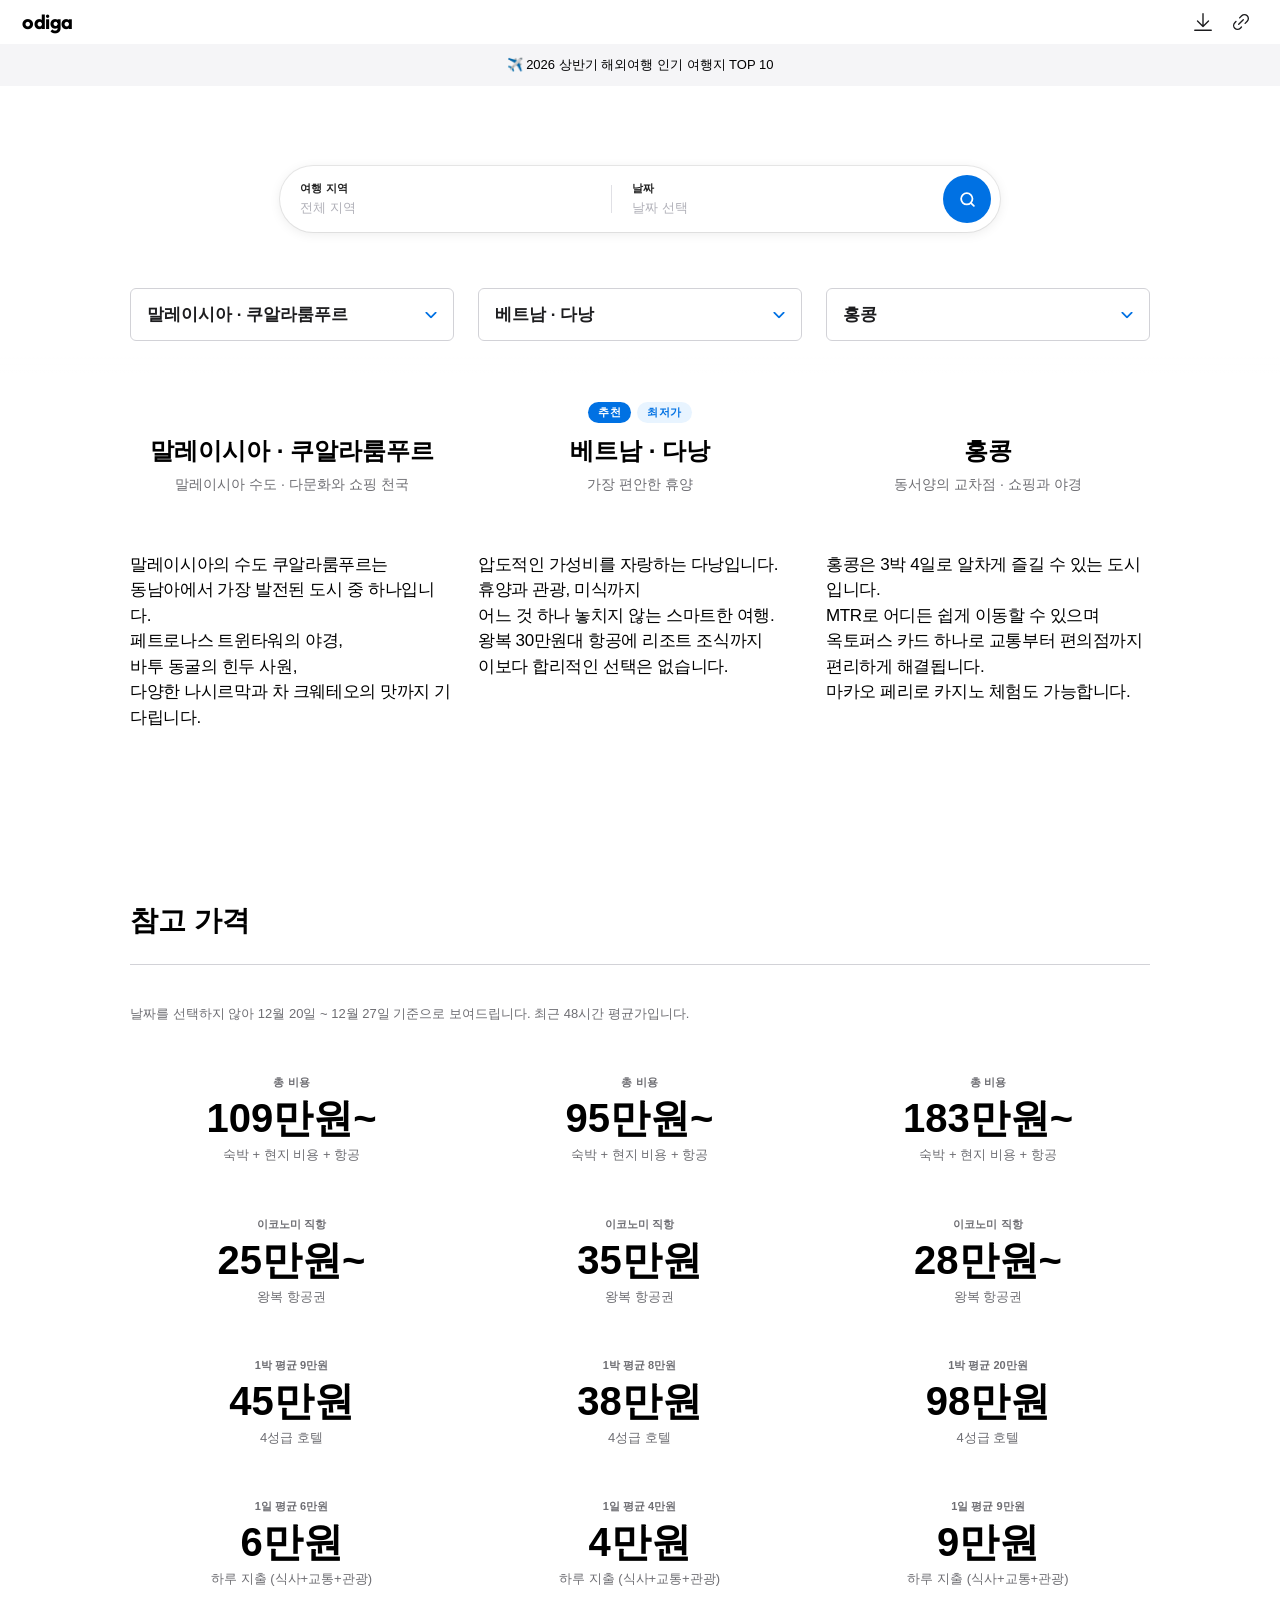
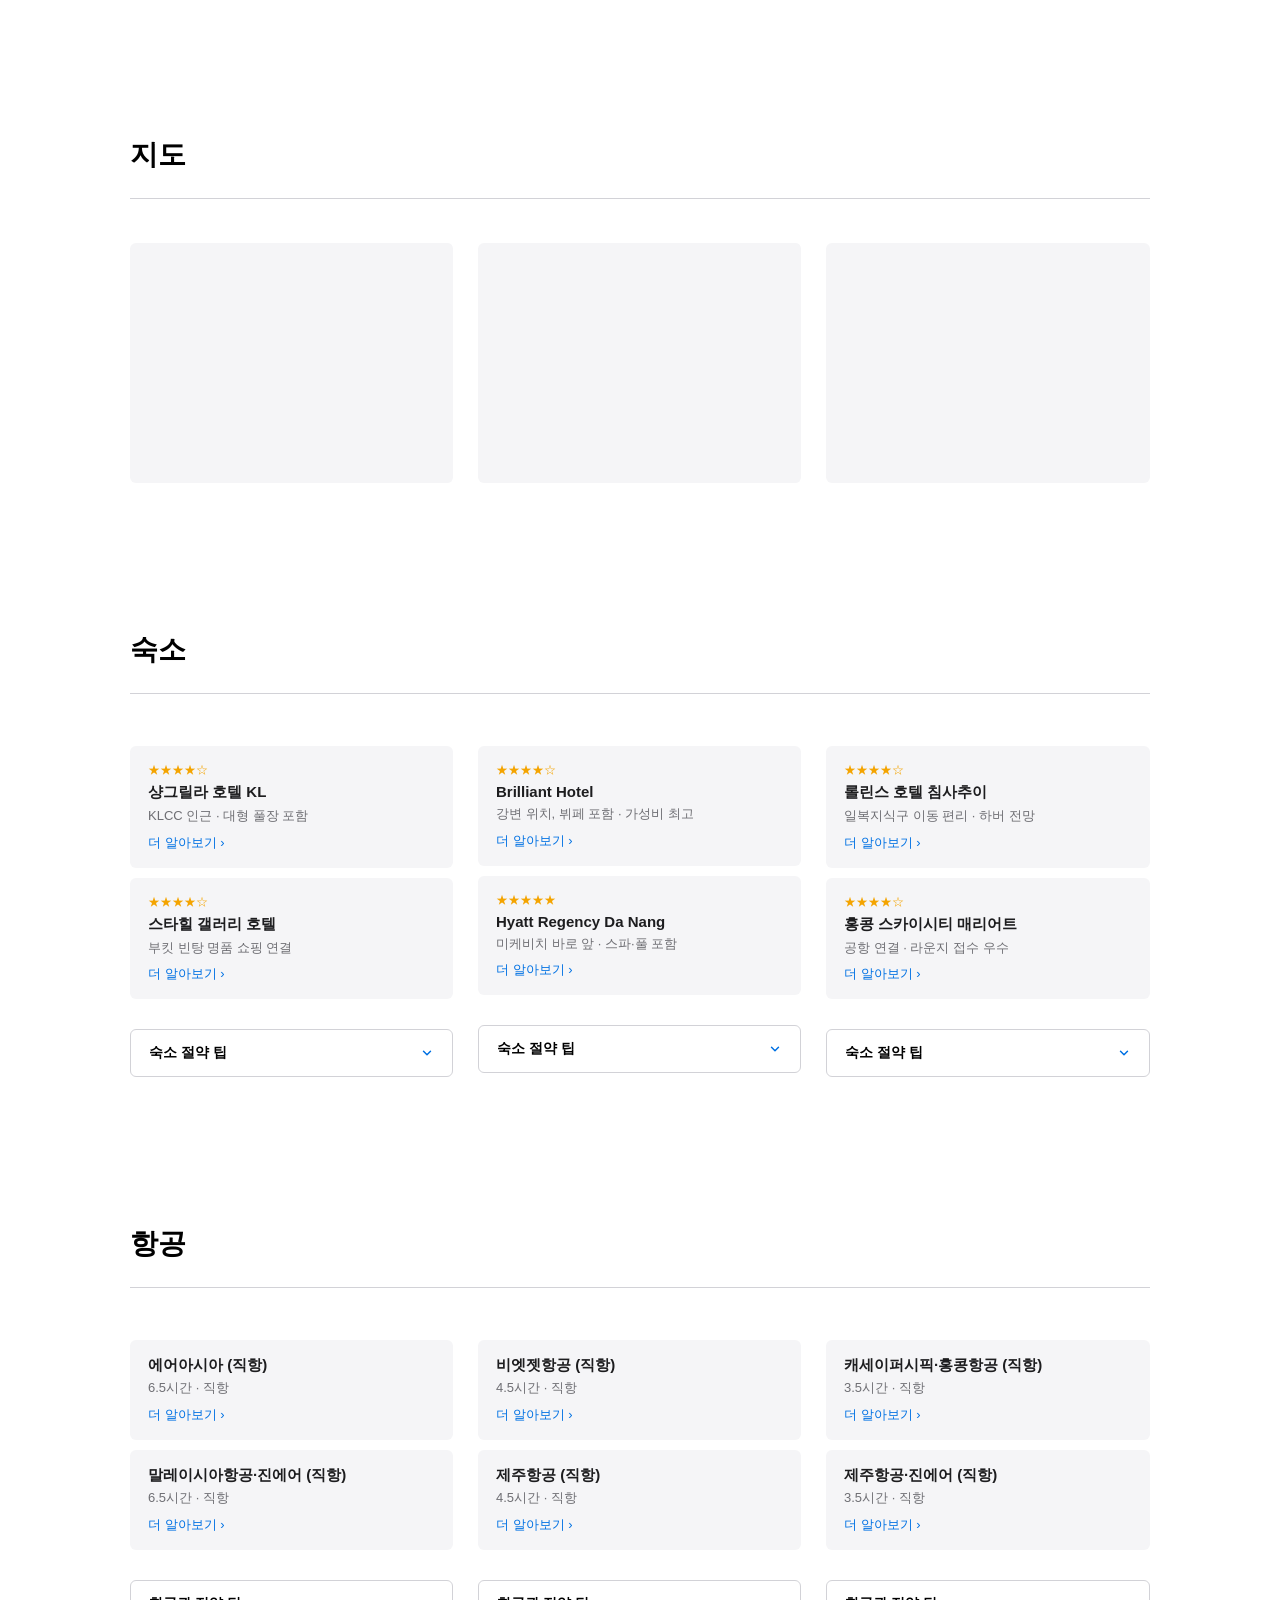
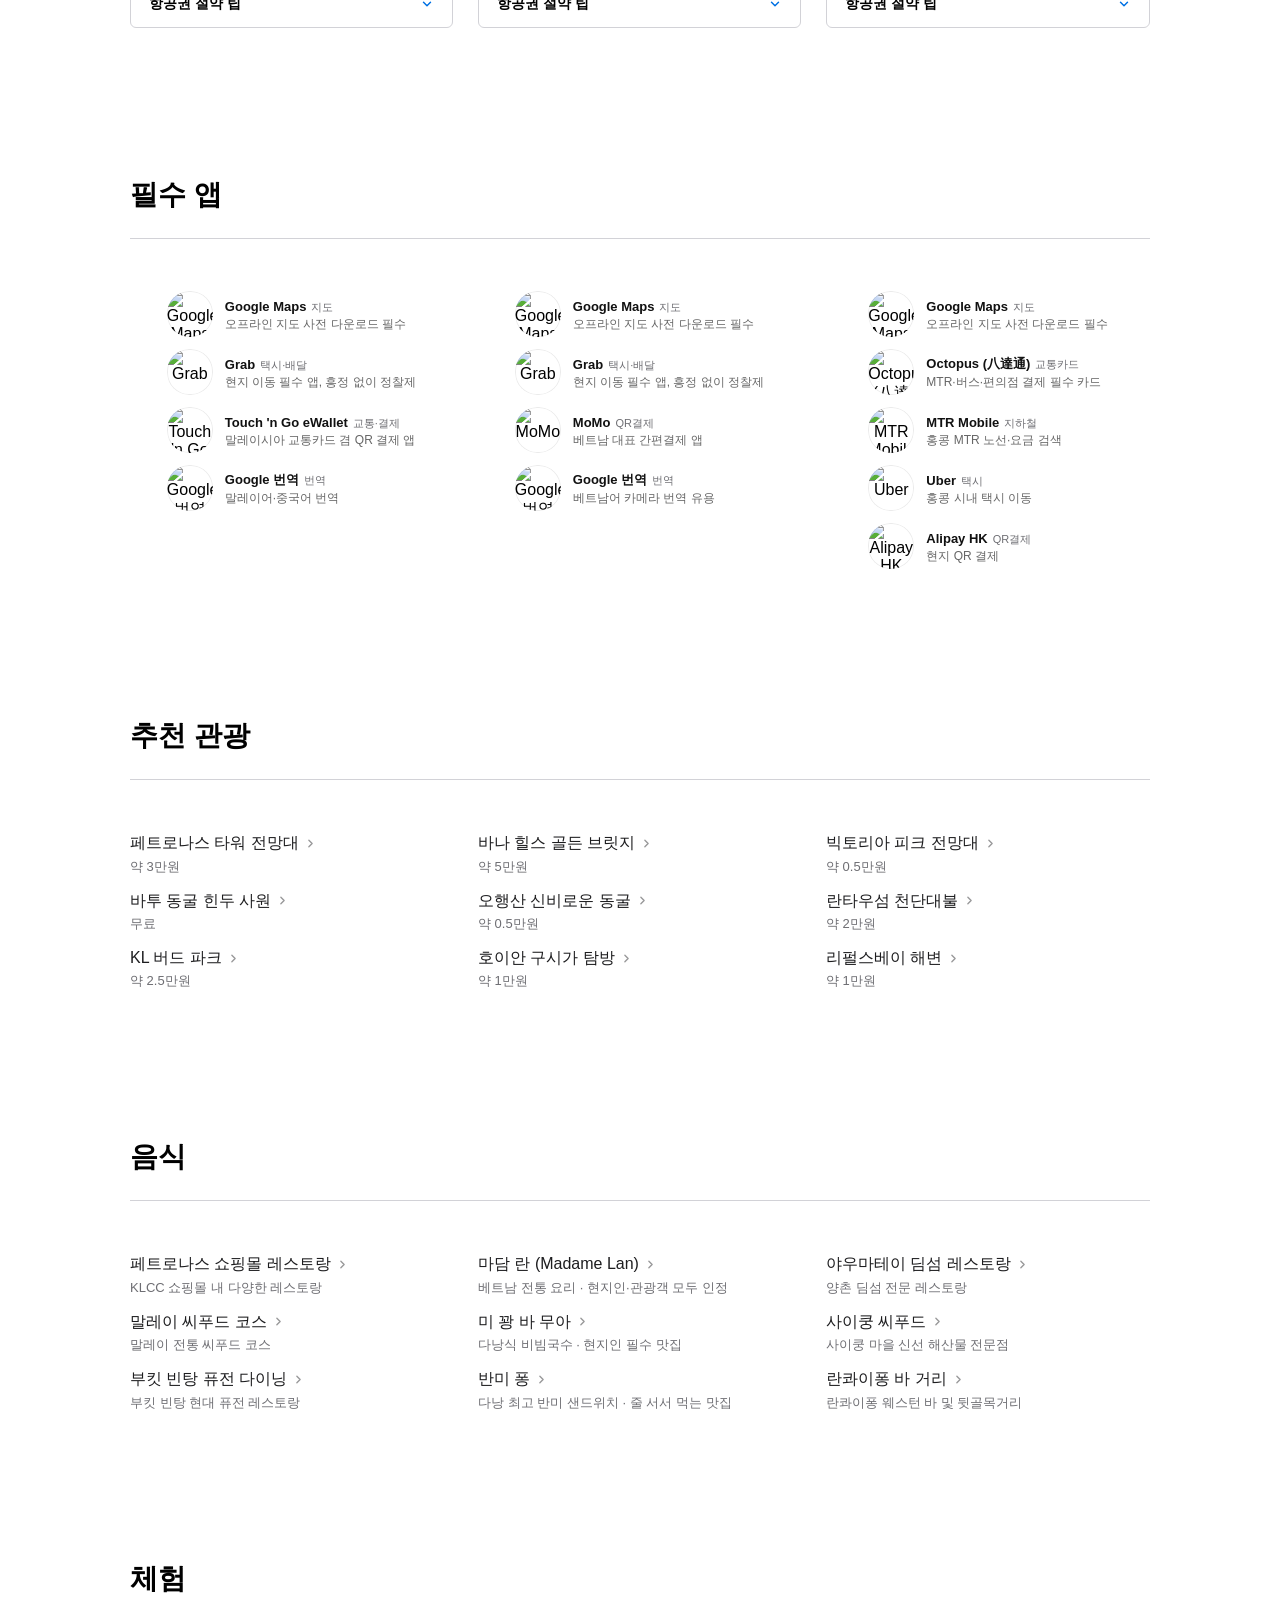
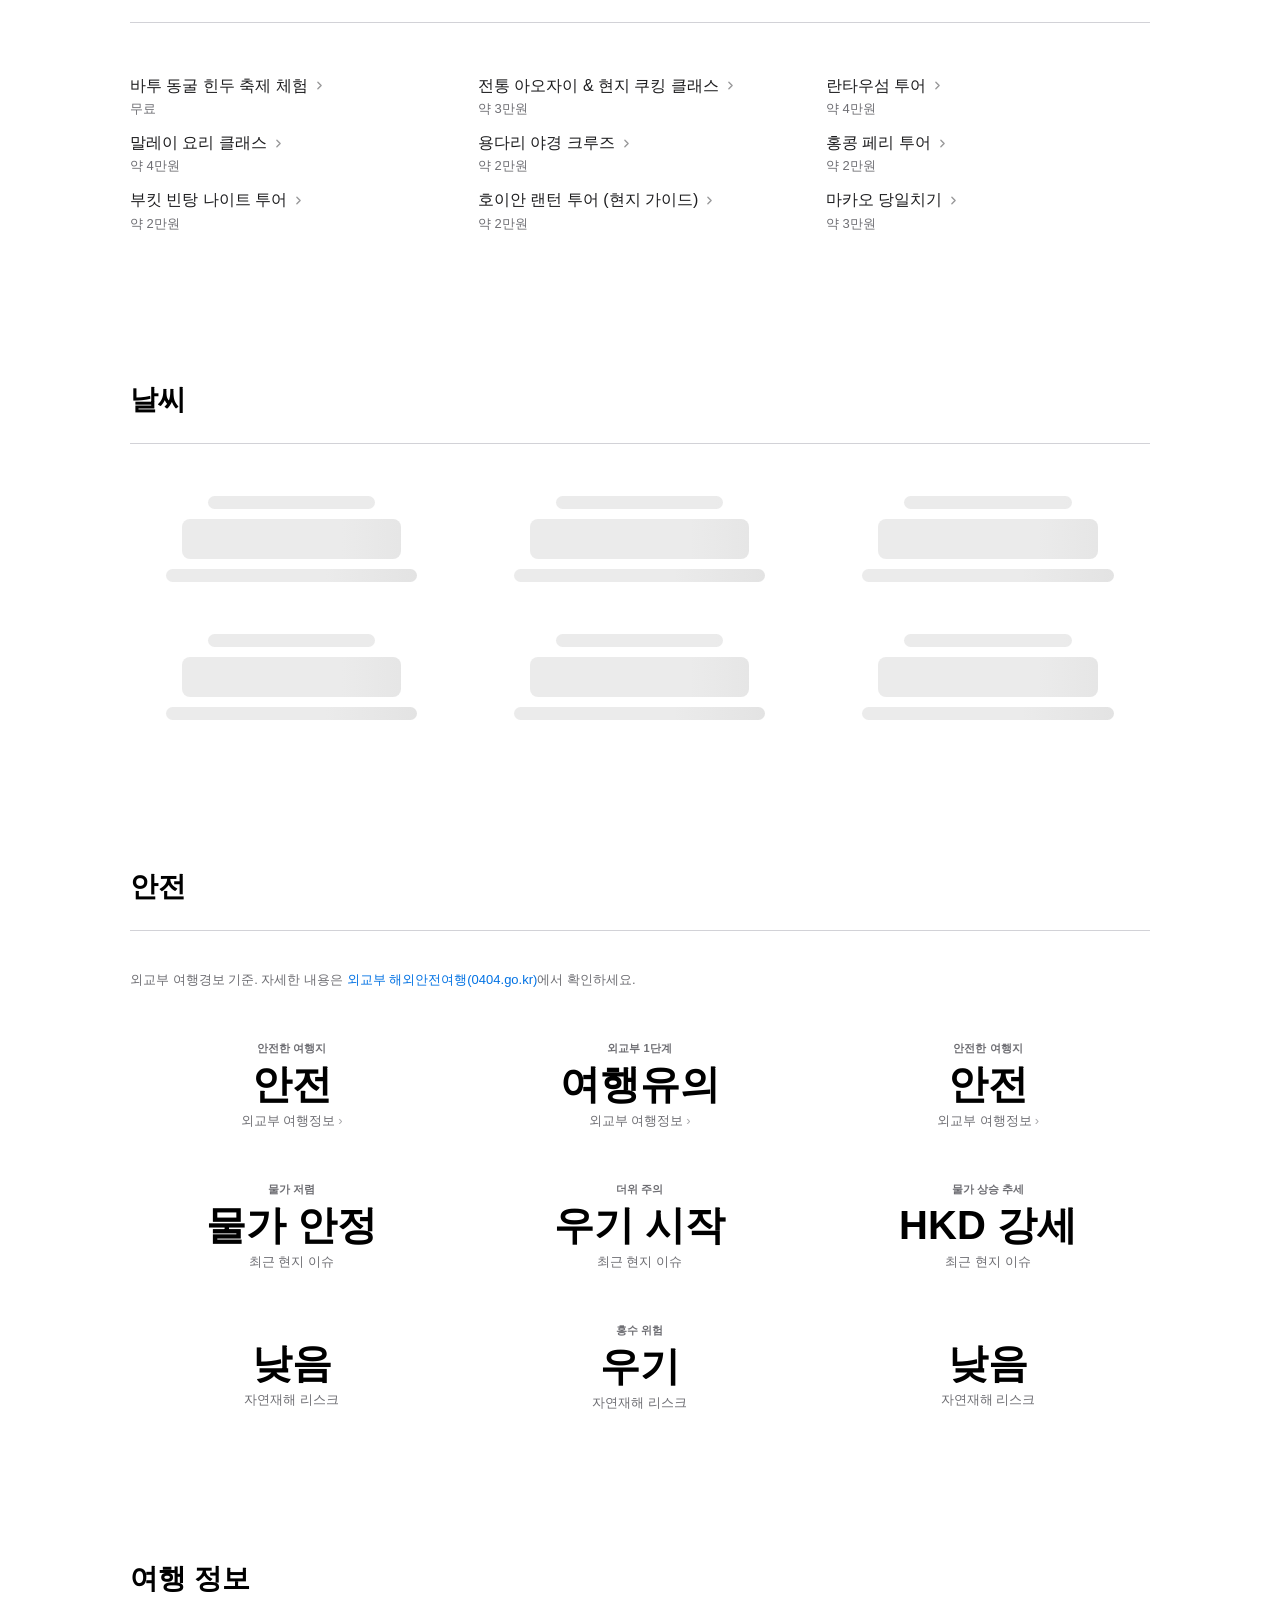
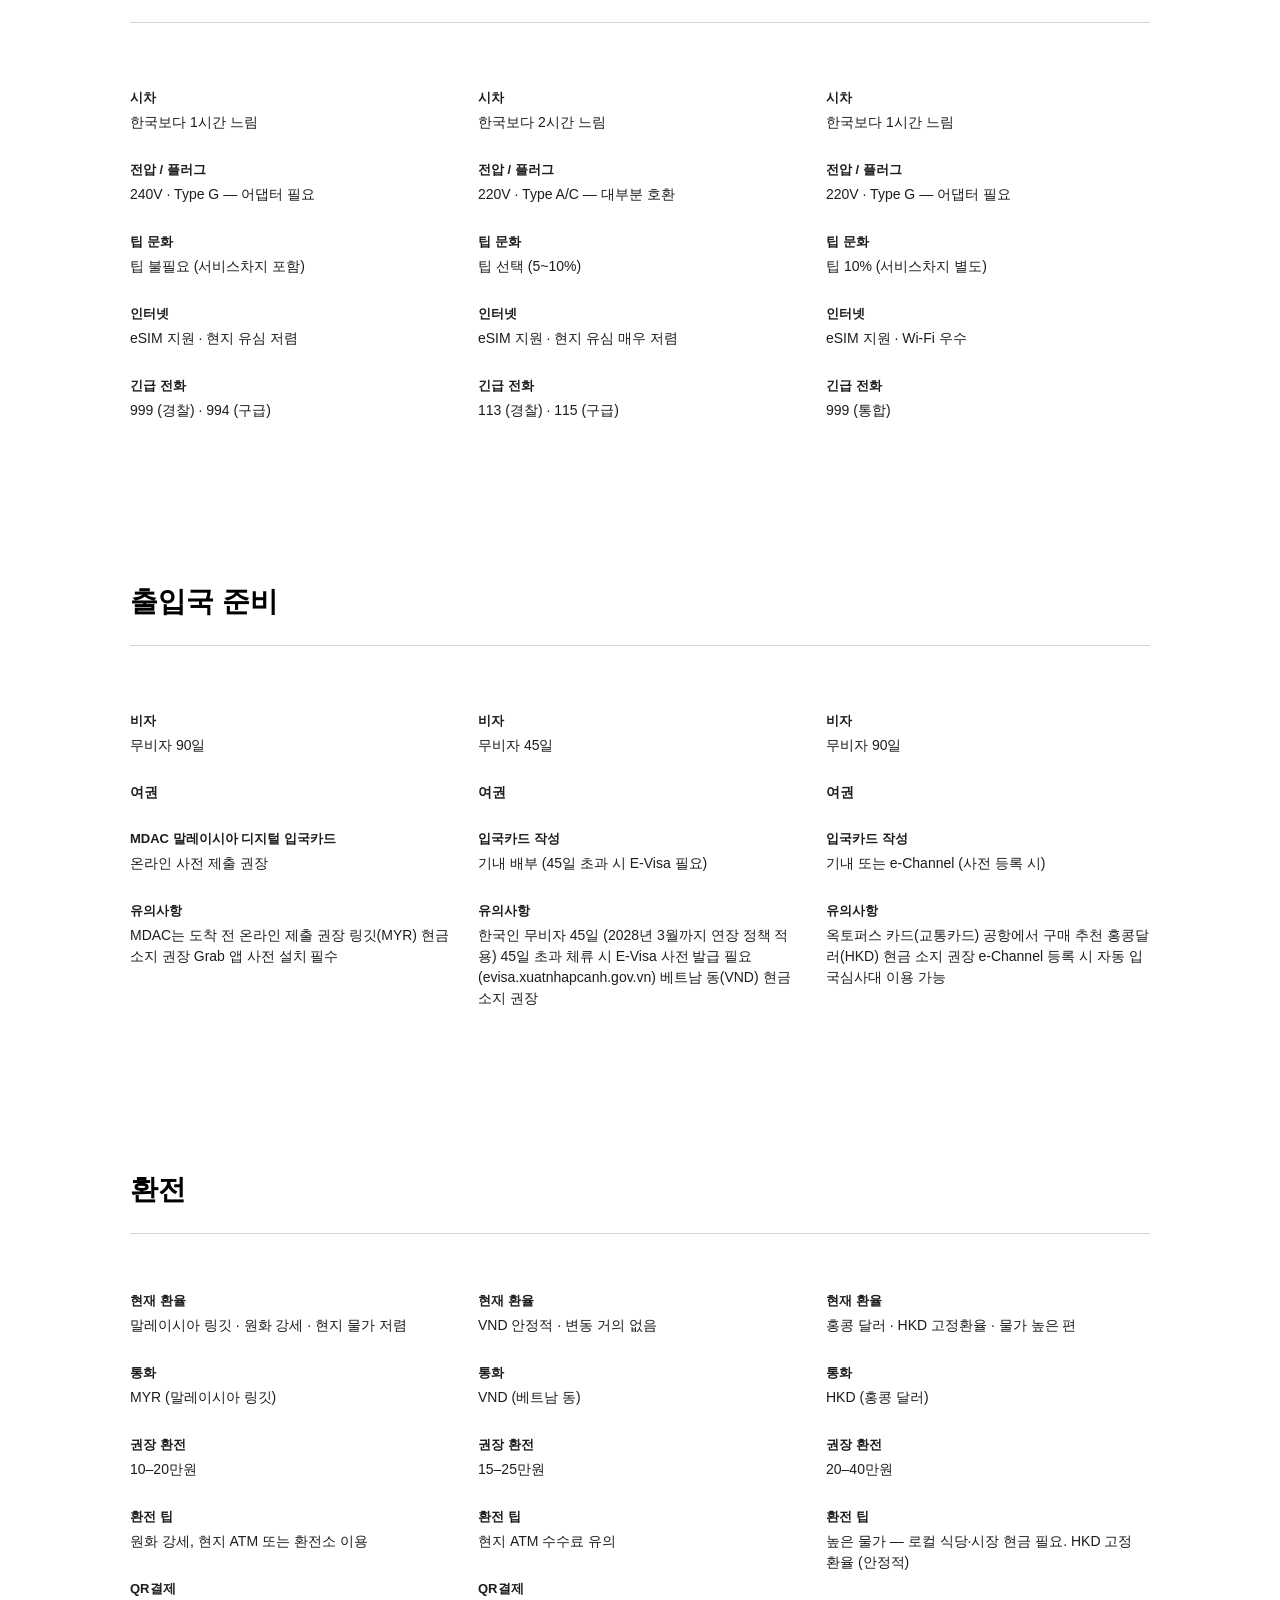
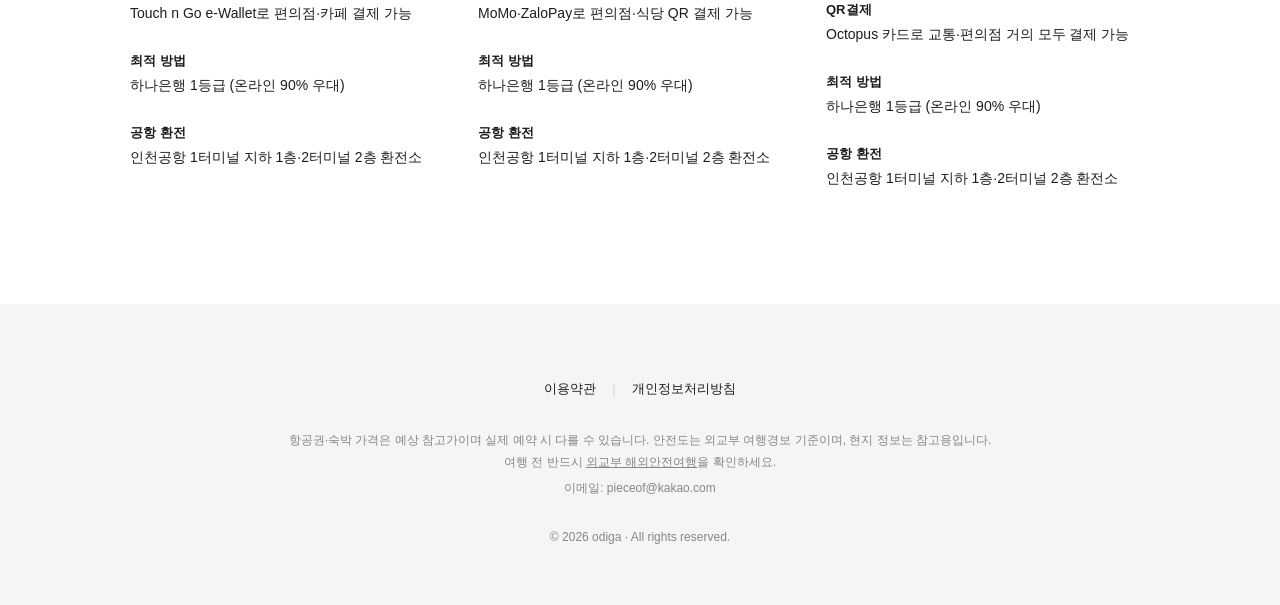
==== index.html @ 494d0296 "feat: 가격 추정 엔진 고도화 — 40+개 시즌/이벤트 요인, 교통비 보정, 리조트 프리미엄 - 17개 기후 패턴 × 32개 여행지 계절 보정 시스템 구축 - _getDateP" ====
<!DOCTYPE html>
<html lang="ko">

<head>
  <script src="data.js"></script>
<script data-noptimize="1" data-cfasync="false" data-wpfc-render="false">
    (function () {
        var script = document.createElement("script");
        script.async = 1;
        script.src = 'https://emrldco.com/NTEwMDM2.js?t=510036';
        document.head.appendChild(script);
    })();
  </script>
  <meta charset="UTF-8" />
  <meta name="viewport" content="width=device-width, initial-scale=1.0" />
  <title>여행지 비교 — odiga</title>

  <!-- ── SEO & Open Graph ── -->
  <meta name="description" content="오사카, 방콕, 타이베이 등 인기 여행지의 항공·숙박·현지 비용을 한눈에 비교하세요. odiga가 최저가 기준으로 정리해드립니다.">
  <meta name="keywords" content="여행지 비교, 항공권 최저가, 해외여행, 오사카 여행, 방콕 여행, 타이베이 여행, 여행 예산">
  <meta name="author" content="odiga">

  <!-- Open Graph (카카오, 페이스북, 슬랙 등) -->
  <meta property="og:type" content="website">
  <meta property="og:url" content="https://odiga.kr/">
  <meta property="og:title" content="오디가? 👀">
  <meta property="og:description" content="항공·숙박은 기본, 날씨·환전·필수 앱·출입국 준비까지 — 여행지 비교의 모든 걸 한 번에">
  <meta property="og:image" content="https://odiga.kr/og-image-v4.png">
  <meta property="og:image:width" content="1200">
  <meta property="og:image:height" content="630">
  <meta property="og:locale" content="ko_KR">
  <meta property="og:site_name" content="odiga">

  <!-- Twitter Card -->
  <meta name="twitter:card" content="summary_large_image">
  <meta name="twitter:title" content="오디가? 👀">
  <meta name="twitter:description" content="항공·숙박은 기본, 날씨·환전·필수 앱·출입국 준비까지 — 여행지 비교의 모든 걸 한 번에">
  <meta name="twitter:image" content="https://odiga.kr/og-image-v4.png">
  <!-- Logo Font: Outfit -->
  <link rel="preconnect" href="https://fonts.googleapis.com">
  <link rel="preconnect" href="https://fonts.gstatic.com" crossorigin>
  <link href="https://fonts.googleapis.com/css2?family=Outfit:wght@600;700&display=swap" rel="stylesheet">
  <!-- Flatpickr (Calendar) -->
  <link rel="stylesheet" href="https://cdn.jsdelivr.net/npm/flatpickr/dist/flatpickr.min.css">
  <script src="https://cdn.jsdelivr.net/npm/flatpickr"></script>
  <script src="https://unpkg.com/flatpickr/dist/l10n/ko.js"></script>
  <link rel="stylesheet" href="style.css">
  </head>

<body>


  <!-- HOME VIEW -->
  <div id="home-view">
    <nav class="home-nav">
      <span class="nav-brand">odiga</span>
      <button class="nav-share-btn" id="nav-share-btn" onclick="handleShare()" aria-label="공유하기">
        <svg width="22" height="22" viewBox="0 0 24 24" fill="none" xmlns="http://www.w3.org/2000/svg">
          <path d="M10.4986 7.49586L12.7507 5.24378C14.4091 3.58541 17.0978 3.5854 18.7562 5.24378C20.4146 6.90216 20.4146 9.59093 18.7562 11.2493L16.5041 13.5014M6.5 11.5L5.24378 12.7507C3.58541 14.4091 3.5854 17.0978 5.24378 18.7562C6.90216 20.4146 9.59093 20.4146 11.2493 18.7562L12.5 17.5M9.5 14.5L14.5 9.5" stroke="currentColor" stroke-width="1.5" stroke-linecap="round" stroke-linejoin="round"/>
        </svg>
      </button>
    </nav>
    <div class="top-banner" id="home-top-banner" style="position: relative; z-index: 99;">
      <div class="banner-news-wrap" id="home-banner-wrap">
        <span class="banner-news-text">여행 뉴스를 불러오는 중...</span>
      </div>
    </div>

    <div class="home-content">
      <h1 class="home-title">어디로 떠나시나요?</h1>

      <div class="sb-wrap" id="home-sb-wrap">
        <div class="sb" id="home-sb">
          <!-- 1. 여행 지역 -->
          <div class="sb-seg" id="region-seg" onclick="toggleSbPanel('region-panel',event,this)">
            <div class="sb-label">여행 지역</div>
            <div class="sb-val" id="region-display">전체 지역</div>
          </div>
          <div class="sb-div"></div>
          <!-- 2. 날짜 -->
          <div class="sb-seg sb-seg--wide" id="date-seg" onclick="toggleSbPanel('date-panel',event,this);if(!fpHome)initFlatpickr('home')">
            <div class="sb-label">날짜</div>
            <div class="sb-val" id="sb-date-display">날짜 선택</div>
          </div>
          <div class="sb-div"></div>
          <!-- 3. 여행자 -->
          <div class="sb-seg" id="traveler-seg" onclick="toggleSbPanel('traveler-panel',event,this)">
            <div class="sb-label">여행자</div>
            <div class="sb-val" id="sb-traveler-display">1명</div>
          </div>
          <div class="sb-div" style="display:none"></div>
          <!-- 4. 예산 (비표시) -->
          <div class="sb-seg" id="budget-seg" onclick="toggleSbPanel('budget-panel',event,this)" style="display:none">
            <div class="sb-label">예산</div>
            <div class="sb-val" id="sb-budget-display">상관없음</div>
          </div>
          <button class="sb-btn" id="search-btn" onclick="startSearch()" type="button" aria-label="여행지 검색">
            <svg width="17" height="17" viewBox="0 0 24 24" fill="none" stroke="currentColor" stroke-width="2.5" stroke-linecap="round" stroke-linejoin="round"><circle cx="11" cy="11" r="8"/><line x1="21" y1="21" x2="16.65" y2="16.65"/></svg>
            <span class="sb-btn-text" style="display:none;font-size:14px;font-weight:600;margin-left:4px">여행지 비교하기</span>
          </button>
        </div>

        <!-- PANEL 1: 여행 지역 -->
        <div class="sb-panel" id="region-panel">
          <div class="sb-region-opt active" data-val="" onclick="selectRegion(event,'')">
            <div><div class="sb-region-title">🌏 전체 지역</div><div class="sb-region-sub">전체 지역 비교</div></div>
            <span class="sb-region-check"><svg width="18" height="18" viewBox="0 0 24 24" fill="none" stroke="currentColor" stroke-width="2.5" stroke-linecap="round" stroke-linejoin="round"><polyline points="20 6 9 17 4 12"/></svg></span>
          </div>
          <div class="sb-region-hr"></div>
          <div class="sb-region-opt" data-val="japan" onclick="selectRegion(event,'japan')">
            <div><div class="sb-region-title">🇯🇵 일본</div><div class="sb-region-sub">도쿄 · 오사카 · 후쿠오카 등</div></div>
            <span class="sb-region-check"></span>
          </div>
          <div class="sb-region-hr"></div>
          <div class="sb-region-opt" data-val="sea" onclick="selectRegion(event,'sea')">
            <div><div class="sb-region-title">🌴 동남아시아</div><div class="sb-region-sub">발리 · 방콕 · 세부 등</div></div>
            <span class="sb-region-check"></span>
          </div>
          <div class="sb-region-hr"></div>
          <div class="sb-region-opt" data-val="europe" onclick="selectRegion(event,'europe')">
            <div><div class="sb-region-title">🇪🇺 유럽</div><div class="sb-region-sub">파리 · 로마 · 바르셀로나 등</div></div>
            <span class="sb-region-check"></span>
          </div>
          <div class="sb-region-hr"></div>
          <div class="sb-region-opt" data-val="east_asia" onclick="selectRegion(event,'east_asia')">
            <div><div class="sb-region-title">🏙️ 동아시아</div><div class="sb-region-sub">홍콩 · 싱가포르 · 마카오 · 베이징 등</div></div>
            <span class="sb-region-check"></span>
          </div>
          <div class="sb-region-hr"></div>
          <div class="sb-region-opt" data-val="resort" onclick="selectRegion(event,'resort')">
            <div><div class="sb-region-title">🏖️ 휴양지</div><div class="sb-region-sub">발리 · 몰디브 · 오키나와 등</div></div>
            <span class="sb-region-check"></span>
          </div>
        </div>

        <!-- PANEL 2: 날짜 (flatpickr inline) -->
        <div class="sb-panel" id="date-panel">
          <div class="sb-date-tabs">
            <button class="sb-date-tab active" id="date-tab-specific" onclick="switchDateTab('specific',event)" type="button">날짜 지정</button>
            <button class="sb-date-tab" id="date-tab-flexible" onclick="switchDateTab('flexible',event)" type="button">유연한 일정</button>
          </div>
          <div id="date-panel-specific">
            <div id="dc-home-wrap">
              <!-- JS가 2개월 달력을 렌더링 -->
            </div>
          </div>
          <div id="date-panel-flexible" style="display:none">
            <div class="sb-date-flexible">
              날짜에 상관없이<br>최적의 여행지를 추천해드립니다.<br><span style="font-size:13px;color:#999">기본 5박 6일로 계산됩니다</span><br><span style="font-size:12px;color:#bbb">오늘 기준 최저가로 비교합니다</span>
              <br>
              <button class="sb-flex-confirm" onclick="confirmFlexibleDate(event)" type="button">언제든지 선택하기</button>
            </div>
          </div>
        </div>

        <!-- PANEL 3: 여행자 -->
        <div class="sb-panel" id="traveler-panel">
          <div class="sb-guest-row">
            <div>
              <div class="sb-guest-title">성인</div>
              <div class="sb-guest-sub">13세 이상</div>
            </div>
            <div class="sb-counter">
              <button class="sb-counter-btn" id="btn-adults-minus" onclick="updateTravelers(event,'adults',-1)" type="button">－</button>
              <span class="sb-counter-num" id="count-adults">1</span>
              <button class="sb-counter-btn" onclick="updateTravelers(event,'adults',1)" type="button">＋</button>
            </div>
          </div>
          <div class="sb-guest-hr"></div>
          <div class="sb-guest-row">
            <div>
              <div class="sb-guest-title">어린이</div>
              <div class="sb-guest-sub">2~12세</div>
            </div>
            <div class="sb-counter">
              <button class="sb-counter-btn" id="btn-children-minus" onclick="updateTravelers(event,'children',-1)" type="button">－</button>
              <span class="sb-counter-num" id="count-children">0</span>
              <button class="sb-counter-btn" onclick="updateTravelers(event,'children',1)" type="button">＋</button>
            </div>
          </div>
          <div class="sb-guest-hr"></div>
          <div class="sb-guest-row">
            <div>
              <div class="sb-guest-title">유아</div>
              <div class="sb-guest-sub">2세 미만</div>
            </div>
            <div class="sb-counter">
              <button class="sb-counter-btn" id="btn-infants-minus" onclick="updateTravelers(event,'infants',-1)" type="button">－</button>
              <span class="sb-counter-num" id="count-infants">0</span>
              <button class="sb-counter-btn" onclick="updateTravelers(event,'infants',1)" type="button">＋</button>
            </div>
          </div>
          <div class="sb-guest-hr"></div>
          <div class="sb-guest-row">
            <div>
              <div class="sb-guest-title">반려동물</div>
              <div class="sb-guest-sub" style="font-size:11px">보조동물을 동반하시나요?</div>
            </div>
            <div class="sb-counter">
              <button class="sb-counter-btn" id="btn-pets-minus" onclick="updateTravelers(event,'pets',-1)" type="button">－</button>
              <span class="sb-counter-num" id="count-pets">0</span>
              <button class="sb-counter-btn" onclick="updateTravelers(event,'pets',1)" type="button">＋</button>
            </div>
          </div>
        </div>

        <!-- PANEL 4: 예산 -->
        <div class="sb-panel" id="budget-panel">
          <div class="sb-budget-header">1인당 예산 (항공+숙박 기준)</div>
          <div class="sb-budget-opt active" data-val="unlimited" onclick="selectBudget('unlimited',event)">
            <div><div class="sb-budget-title">상관없음</div><div class="sb-budget-sub">예산 제한 없이 비교</div></div>
            <span class="sb-budget-check"><svg width="18" height="18" viewBox="0 0 24 24" fill="none" stroke="currentColor" stroke-width="2.5" stroke-linecap="round" stroke-linejoin="round"><polyline points="20 6 9 17 4 12"/></svg></span>
          </div>
          <div class="sb-region-hr"></div>
          <div class="sb-budget-opt" data-val="300" onclick="selectBudget('300',event)">
            <div><div class="sb-budget-title">VIP</div><div class="sb-budget-sub">좋은 곳으로 모십니다</div></div>
            <span class="sb-budget-check"></span>
          </div>
          <div class="sb-region-hr"></div>
          <div class="sb-budget-opt" data-val="200" onclick="selectBudget('200',event)">
            <div><div class="sb-budget-title">200만원 이내</div><div class="sb-budget-sub">프리미엄 여행</div></div>
            <span class="sb-budget-check"></span>
          </div>
          <div class="sb-region-hr"></div>
          <div class="sb-budget-opt" data-val="150" onclick="selectBudget('150',event)">
            <div><div class="sb-budget-title">150만원 이내</div><div class="sb-budget-sub">여유 있는 여행</div></div>
            <span class="sb-budget-check"></span>
          </div>
          <div class="sb-region-hr"></div>
          <div class="sb-budget-opt" data-val="100" onclick="selectBudget('100',event)">
            <div><div class="sb-budget-title">100만원 이내</div><div class="sb-budget-sub">합리적 여행</div></div>
            <span class="sb-budget-check"></span>
          </div>
          <div class="sb-region-hr"></div>
          <div class="sb-budget-opt" data-val="cheapest" onclick="selectBudget('cheapest',event)">
            <div><div class="sb-budget-title">최저가</div><div class="sb-budget-sub">가성비 여행</div></div>
            <span class="sb-budget-check"></span>
          </div>
        </div>

      </div>

      <!-- Hidden compat values for JS -->
      <input type="hidden" id="budget-input-home" value="unlimited">
      <div id="home-date-value" style="display:none">날짜선택</div>
      <div id="home-depart-value" style="display:none"></div>
      <div id="home-return-value" style="display:none"></div>
      <div id="home-budget-value" style="display:none"></div>
    </div>
  </div>

  <!-- COMPARE VIEW -->
  <div id="compare-view">
    <!-- NAV -->
    <nav class="nav">
      <span class="nav-brand">odiga</span>
      <div style="display:flex;align-items:center;gap:4px;">
        <!-- 모바일 전용 검색 아이콘: nav-actions 밖에 배치 -->
        <button id="cv-search-icon" onclick="openCvSearchSheet()" type="button" aria-label="검색 조건 수정">
          <svg width="20" height="20" viewBox="0 0 24 24" fill="none" stroke="currentColor" stroke-width="2.5" stroke-linecap="round" stroke-linejoin="round"><circle cx="11" cy="11" r="8"/><line x1="21" y1="21" x2="16.65" y2="16.65"/></svg>
        </button>
        <button class="nav-share-btn" id="nav-save-btn" onclick="handleSaveImage()" aria-label="이미지로 저장">
          <svg width="22" height="22" viewBox="0 0 24 24" fill="none" xmlns="http://www.w3.org/2000/svg">
            <path d="M12 3V17M12 17L6 11M12 17L18 11M3 21H21" stroke="currentColor" stroke-width="1.5" stroke-linecap="round" stroke-linejoin="round"/>
          </svg>
        </button>
        <button class="nav-share-btn" onclick="handleShare()" aria-label="공유하기">
          <svg width="22" height="22" viewBox="0 0 24 24" fill="none" xmlns="http://www.w3.org/2000/svg">
            <path d="M10.4986 7.49586L12.7507 5.24378C14.4091 3.58541 17.0978 3.5854 18.7562 5.24378C20.4146 6.90216 20.4146 9.59093 18.7562 11.2493L16.5041 13.5014M6.5 11.5L5.24378 12.7507C3.58541 14.4091 3.5854 17.0978 5.24378 18.7562C6.90216 20.4146 9.59093 20.4146 11.2493 18.7562L12.5 17.5M9.5 14.5L14.5 9.5" stroke="currentColor" stroke-width="1.5" stroke-linecap="round" stroke-linejoin="round"/>
          </svg>
        </button>
        <div class="nav-actions">
          <a class="nav-link" href="#">개요</a>
          <a class="nav-link" href="#" onclick="goHome(); return false;">내 조건 수정</a>
          <a class="btn-nav" href="#">예약하기</a>
        </div>
      </div>
    </nav>

    <div class="top-banner" id="compare-top-banner" style="position: relative; z-index: 99;">
      <div class="banner-news-wrap" id="compare-banner-wrap">
        <span class="banner-news-text">여행 뉴스를 불러오는 중...</span>
      </div>
    </div>

    <!-- 모바일 검색 조건 탭 시트 -->
    <div id="cv-search-sheet">
      <!-- 헤더: 타이틀 + X 버튼 -->
      <div class="cv-sheet-top">
        <span class="cv-sheet-top-title">여행 검색</span>
        <button class="cv-sheet-top-close" onclick="closeCvSearchSheet()" type="button" aria-label="닫기">
          <svg width="20" height="20" viewBox="0 0 24 24" fill="none" stroke="currentColor" stroke-width="2.2" stroke-linecap="round"><line x1="18" y1="6" x2="6" y2="18"/><line x1="6" y1="6" x2="18" y2="18"/></svg>
        </button>
      </div>

      <!-- 탭 바 (라벨만) -->
      <div class="cv-tabs">
        <button class="cv-tab active" id="cv-tab-region" onclick="switchCvTab('region')" type="button">지역</button>
        <button class="cv-tab" id="cv-tab-date"     onclick="switchCvTab('date')"     type="button">날짜</button>
        <button class="cv-tab" id="cv-tab-traveler"  onclick="switchCvTab('traveler')" type="button">여행자</button>
        <button class="cv-tab" id="cv-tab-budget"    onclick="switchCvTab('budget')"   type="button" style="display:none">예산</button>
      </div>

      <!-- 지역 콘텐츠 -->
      <div class="cv-tab-content" id="cv-content-region">
        <div class="cv-row" data-val="" onclick="cvSelectRegion('')">
          <div>
            <div class="cv-row-title">🌏 전체 지역</div>
            <div class="cv-row-sub">전체 지역 비교</div>
          </div>
          <span class="cv-row-check"></span>
        </div>
        <div class="cv-row-hr"></div>
        <div class="cv-row" data-val="japan" onclick="cvSelectRegion('japan')">
          <div>
            <div class="cv-row-title">🇯🇵 일본</div>
            <div class="cv-row-sub">도쿄 · 오사카 · 후쿠오카 등</div>
          </div>
          <span class="cv-row-check"></span>
        </div>
        <div class="cv-row-hr"></div>
        <div class="cv-row" data-val="sea" onclick="cvSelectRegion('sea')">
          <div>
            <div class="cv-row-title">🌴 동남아시아</div>
            <div class="cv-row-sub">발리 · 방콕 · 세부 등</div>
          </div>
          <span class="cv-row-check"></span>
        </div>
        <div class="cv-row-hr"></div>
        <div class="cv-row" data-val="europe" onclick="cvSelectRegion('europe')">
          <div>
            <div class="cv-row-title">🇪🇺 유럽</div>
            <div class="cv-row-sub">파리 · 로마 · 바르셀로나 등</div>
          </div>
          <span class="cv-row-check"></span>
        </div>
        <div class="cv-row-hr"></div>
        <div class="cv-row" data-val="east_asia" onclick="cvSelectRegion('east_asia')">
          <div>
            <div class="cv-row-title">🏙️ 동아시아</div>
            <div class="cv-row-sub">홍콩 · 싱가포르 · 마카오 · 베이징 등</div>
          </div>
          <span class="cv-row-check"></span>
        </div>
        <div class="cv-row-hr"></div>
        <div class="cv-row" data-val="resort" onclick="cvSelectRegion('resort')">
          <div>
            <div class="cv-row-title">🏖️ 휴양지</div>
            <div class="cv-row-sub">괌 · 사이판 · 하와이 · 몰디브 등</div>
          </div>
          <span class="cv-row-check"></span>
        </div>
      </div>

      <!-- 날짜 콘텐츠 -->
      <div class="cv-tab-content" id="cv-content-date" style="display:none">
        <div class="cv-date-tabs">
          <button class="cv-date-tab active" id="cvdt-specific" onclick="switchCvDateTab('specific')" type="button">날짜 지정</button>
          <button class="cv-date-tab" id="cvdt-flexible" onclick="switchCvDateTab('flexible')" type="button">유연한 일정</button>
        </div>
        <div id="cv-date-specific"><div id="cv-cal"></div></div>
        <div id="cv-date-flexible" style="display:none">
          <!-- 숙박 기간 선택 -->
          <div class="cv-flex-duration">
            <div class="cv-flex-section-title">숙박 기간을 선택하세요.</div>
            <div class="cv-flex-duration-list">
              <button class="cv-flex-dur-btn" data-dur="weekend" onclick="cvSetDuration(this,'weekend')" type="button">주말</button>
              <button class="cv-flex-dur-btn" data-dur="week" onclick="cvSetDuration(this,'week')" type="button">1주일</button>
              <button class="cv-flex-dur-btn" data-dur="month" onclick="cvSetDuration(this,'month')" type="button">한 달</button>
            </div>
          </div>
          <!-- 월 선택 카드 -->
          <div class="cv-flex-months">
            <div class="cv-flex-section-title">여행 날짜를 선택하세요.</div>
            <button class="cv-flex-month-arrow" id="cv-flex-month-arrow-left" onclick="cvScrollMonths('left')" type="button" aria-label="이전 달 보기">
              <svg width="14" height="14" viewBox="0 0 24 24" fill="none" stroke="#555" stroke-width="2.5" stroke-linecap="round" stroke-linejoin="round"><polyline points="15 18 9 12 15 6"/></svg>
            </button>
            <div class="cv-flex-month-scroll" id="cv-flex-month-list"></div>
            <button class="cv-flex-month-arrow" id="cv-flex-month-arrow-right" onclick="cvScrollMonths('right')" type="button" aria-label="다음 달 보기">
              <svg width="14" height="14" viewBox="0 0 24 24" fill="none" stroke="#555" stroke-width="2.5" stroke-linecap="round" stroke-linejoin="round"><polyline points="9 18 15 12 9 6"/></svg>
            </button>
          </div>
          <!-- 요약 텍스트 -->
          <div class="cv-flex-summary" id="cv-flex-summary"></div>
        </div>
      </div>

      <!-- 여행자 콘텐츠 -->
      <div class="cv-tab-content" id="cv-content-traveler" style="display:none">
        <div class="cv-guest-row">
          <div><div class="cv-guest-title">성인</div><div class="cv-guest-sub">13세 이상</div></div>
          <div class="cv-counter">
            <button class="cv-counter-btn" id="cv-adults-minus" onclick="cvUpdateTravelers('adults',-1)" type="button">－</button>
            <span class="cv-counter-num" id="cv-count-adults">1</span>
            <button class="cv-counter-btn" onclick="cvUpdateTravelers('adults',1)" type="button">＋</button>
          </div>
        </div>
        <div class="cv-guest-hr"></div>
        <div class="cv-guest-row">
          <div><div class="cv-guest-title">어린이</div><div class="cv-guest-sub">2~12세</div></div>
          <div class="cv-counter">
            <button class="cv-counter-btn" id="cv-children-minus" onclick="cvUpdateTravelers('children',-1)" type="button">－</button>
            <span class="cv-counter-num" id="cv-count-children">0</span>
            <button class="cv-counter-btn" onclick="cvUpdateTravelers('children',1)" type="button">＋</button>
          </div>
        </div>
        <div class="cv-guest-hr"></div>
        <div class="cv-guest-row">
          <div><div class="cv-guest-title">유아</div><div class="cv-guest-sub">2세 미만</div></div>
          <div class="cv-counter">
            <button class="cv-counter-btn" id="cv-infants-minus" onclick="cvUpdateTravelers('infants',-1)" type="button">－</button>
            <span class="cv-counter-num" id="cv-count-infants">0</span>
            <button class="cv-counter-btn" onclick="cvUpdateTravelers('infants',1)" type="button">＋</button>
          </div>
        </div>
        <div class="cv-guest-hr"></div>
        <div class="cv-guest-row">
          <div><div class="cv-guest-title">반려동물</div><div class="cv-guest-sub" style="font-size:11px">보조동물을 동반하시나요?</div></div>
          <div class="cv-counter">
            <button class="cv-counter-btn" id="cv-pets-minus" onclick="cvUpdateTravelers('pets',-1)" type="button">－</button>
            <span class="cv-counter-num" id="cv-count-pets">0</span>
            <button class="cv-counter-btn" onclick="cvUpdateTravelers('pets',1)" type="button">＋</button>
          </div>
        </div>
      </div>

      <!-- 예산 콘텐츠 -->
      <div class="cv-tab-content" id="cv-content-budget" style="display:none">
        <div class="cv-budget-header">1인당 예산 (항공+숙박 기준)</div>
        <div class="cv-row" data-val="unlimited" onclick="cvSelectBudget('unlimited')">
          <div>
            <div class="cv-row-title">상관없음</div>
            <div class="cv-row-sub">예산 제한 없이 비교</div>
          </div>
          <span class="cv-row-check"></span>
        </div>
        <div class="cv-row-hr"></div>
        <div class="cv-row" data-val="300" onclick="cvSelectBudget('300')">
          <div>
            <div class="cv-row-title">VIP</div>
            <div class="cv-row-sub">좋은 곳으로 모십니다</div>
          </div>
          <span class="cv-row-check"></span>
        </div>
        <div class="cv-row-hr"></div>
        <div class="cv-row" data-val="200" onclick="cvSelectBudget('200')">
          <div>
            <div class="cv-row-title">200만원 이내</div>
            <div class="cv-row-sub">프리미엄 여행</div>
          </div>
          <span class="cv-row-check"></span>
        </div>
        <div class="cv-row-hr"></div>
        <div class="cv-row" data-val="150" onclick="cvSelectBudget('150')">
          <div>
            <div class="cv-row-title">150만원 이내</div>
            <div class="cv-row-sub">여유 있는 여행</div>
          </div>
          <span class="cv-row-check"></span>
        </div>
        <div class="cv-row-hr"></div>
        <div class="cv-row" data-val="100" onclick="cvSelectBudget('100')">
          <div>
            <div class="cv-row-title">100만원 이내</div>
            <div class="cv-row-sub">합리적 여행</div>
          </div>
          <span class="cv-row-check"></span>
        </div>
        <div class="cv-row-hr"></div>
        <div class="cv-row" data-val="cheapest" onclick="cvSelectBudget('cheapest')">
          <div>
            <div class="cv-row-title">최저가</div>
            <div class="cv-row-sub">가성비 여행</div>
          </div>
          <span class="cv-row-check"></span>
        </div>
      </div>

      <!-- 하단 검색 버튼 -->
      <div class="cv-sheet-footer">
        <button class="cv-sheet-search-btn" onclick="startSearch(); closeCvSearchSheet();" type="button">
          <svg width="16" height="16" viewBox="0 0 24 24" fill="none" stroke="currentColor" stroke-width="2.5" stroke-linecap="round" stroke-linejoin="round"><circle cx="11" cy="11" r="8"/><line x1="21" y1="21" x2="16.65" y2="16.65"/></svg>
          검색
        </button>
      </div>
    </div>

    <!-- FIXED CLONED HEADER -->
    <div id="fixed-header-clone" class="fixed-header">
      <div class="sel-grid">
        <div class="sel-card">
          <div class="dest-dd" id="dd0-fixed">
            <div class="dest-dd-trigger" onclick="toggleDestDd(0)">
              <span class="dest-dd-val">여행지 선택</span>
              <svg class="dest-dd-chevron" width="13" height="13" viewBox="0 0 24 24" fill="none" stroke="currentColor" stroke-width="2.5" stroke-linecap="round" stroke-linejoin="round"><polyline points="6 9 12 15 18 9"/></svg>
            </div>
            <div class="dest-dd-menu" id="dd0-fixed-menu"></div>
          </div>
          <select id="sel0-fixed" class="dest-select" style="display:none" onchange="changeDest(0, this.value)">
            <option value="0">포르투갈 · 리스본</option>
            <option value="1">베트남 · 다낭</option>
            <option value="2">제주도 (국내)</option>
            <option value="3">대만 · 타이베이</option>
            <option value="4">일본 · 오사카</option>
            <option value="5">일본 · 도쿄</option>
            <option value="6">태국 · 방콕</option>
            <option value="7">인도네시아 · 발리</option>
            <option value="8">태국 · 치앙마이</option>
            <option value="9">싱가포르</option>
            <option value="10">필리핀 · 세부</option>
            <option value="11">베트남 · 나트랑</option>
            <option value="12">일본 · 후쿠오카</option>
            <option value="13">일본 · 삿포로</option>
            <option value="14">일본 · 오키나와</option>
            <option value="15">일본 · 교토</option>
            <option value="16">일본 · 미야코지마</option>
            <option value="17">베트남 · 푸꾸옥</option>
            <option value="18">베트남 · 호치민</option>
            <option value="19">베트남 · 하노이</option>
            <option value="20">필리핀 · 보라카이</option>
            <option value="21">태국 · 푸켓</option>
            <option value="22">홍콩</option>
            <option value="23">미국령 · 괌</option>
            <option value="24">미국 · 하와이</option>
            <option value="25">프랑스 · 파리</option>
            <option value="26">말레이시아 · 쿠알라룸푸르</option>
            <option value="27">몰디브</option>
            <option value="28">호주 · 시드니</option>
            <option value="29">중국 · 상하이</option>
            <option value="30">스페인 · 바르셀로나</option>
          </select>
        </div>
        <div class="sel-card">
          <div class="dest-dd" id="dd1-fixed">
            <div class="dest-dd-trigger" onclick="toggleDestDd(1)">
              <span class="dest-dd-val">여행지 선택</span>
              <svg class="dest-dd-chevron" width="13" height="13" viewBox="0 0 24 24" fill="none" stroke="currentColor" stroke-width="2.5" stroke-linecap="round" stroke-linejoin="round"><polyline points="6 9 12 15 18 9"/></svg>
            </div>
            <div class="dest-dd-menu" id="dd1-fixed-menu"></div>
          </div>
          <select id="sel1-fixed" class="dest-select" style="display:none" onchange="changeDest(1, this.value)">
            <option value="0">포르투갈 · 리스본</option>
            <option value="1">베트남 · 다낭</option>
            <option value="2">제주도 (국내)</option>
            <option value="3">대만 · 타이베이</option>
            <option value="4">일본 · 오사카</option>
            <option value="5">일본 · 도쿄</option>
            <option value="6">태국 · 방콕</option>
            <option value="7">인도네시아 · 발리</option>
            <option value="8">태국 · 치앙마이</option>
            <option value="9">싱가포르</option>
            <option value="10">필리핀 · 세부</option>
            <option value="11">베트남 · 나트랑</option>
            <option value="12">일본 · 후쿠오카</option>
            <option value="13">일본 · 삿포로</option>
            <option value="14">일본 · 오키나와</option>
            <option value="15">일본 · 교토</option>
            <option value="16">일본 · 미야코지마</option>
            <option value="17">베트남 · 푸꾸옥</option>
            <option value="18">베트남 · 호치민</option>
            <option value="19">베트남 · 하노이</option>
            <option value="20">필리핀 · 보라카이</option>
            <option value="21">태국 · 푸켓</option>
            <option value="22">홍콩</option>
            <option value="23">미국령 · 괌</option>
            <option value="24">미국 · 하와이</option>
            <option value="25">프랑스 · 파리</option>
            <option value="26">말레이시아 · 쿠알라룸푸르</option>
            <option value="27">몰디브</option>
            <option value="28">호주 · 시드니</option>
            <option value="29">중국 · 상하이</option>
            <option value="30">스페인 · 바르셀로나</option>
          </select>
        </div>
        <div class="sel-card">
          <div class="dest-dd" id="dd2-fixed">
            <div class="dest-dd-trigger" onclick="toggleDestDd(2)">
              <span class="dest-dd-val">여행지 선택</span>
              <svg class="dest-dd-chevron" width="13" height="13" viewBox="0 0 24 24" fill="none" stroke="currentColor" stroke-width="2.5" stroke-linecap="round" stroke-linejoin="round"><polyline points="6 9 12 15 18 9"/></svg>
            </div>
            <div class="dest-dd-menu" id="dd2-fixed-menu"></div>
          </div>
          <select id="sel2-fixed" class="dest-select" style="display:none" onchange="changeDest(2, this.value)">
            <option value="0">포르투갈 · 리스본</option>
            <option value="1">베트남 · 다낭</option>
            <option value="2">제주도 (국내)</option>
            <option value="3">대만 · 타이베이</option>
            <option value="4">일본 · 오사카</option>
            <option value="5">일본 · 도쿄</option>
            <option value="6">태국 · 방콕</option>
            <option value="7">인도네시아 · 발리</option>
            <option value="8">태국 · 치앙마이</option>
            <option value="9">싱가포르</option>
            <option value="10">필리핀 · 세부</option>
            <option value="11">베트남 · 나트랑</option>
            <option value="12">일본 · 후쿠오카</option>
            <option value="13">일본 · 삿포로</option>
            <option value="14">일본 · 오키나와</option>
            <option value="15">일본 · 교토</option>
            <option value="16">일본 · 미야코지마</option>
            <option value="17">베트남 · 푸꾸옥</option>
            <option value="18">베트남 · 호치민</option>
            <option value="19">베트남 · 하노이</option>
            <option value="20">필리핀 · 보라카이</option>
            <option value="21">태국 · 푸켓</option>
            <option value="22">홍콩</option>
            <option value="23">미국령 · 괌</option>
            <option value="24">미국 · 하와이</option>
            <option value="25">프랑스 · 파리</option>
            <option value="26">말레이시아 · 쿠알라룸푸르</option>
            <option value="27">몰디브</option>
            <option value="28">호주 · 시드니</option>
            <option value="29">중국 · 상하이</option>
            <option value="30">스페인 · 바르셀로나</option>
          </select>
        </div>
      </div>
    </div>

    <div style="text-align: center; overflow: visible;">
      <div class="sb-wrap" id="compare-sb-wrap" style="margin: 80px auto 40px;">
        <div class="sb" id="compare-sb">
          <!-- 1. 여행 지역 -->
          <div class="sb-seg" id="region-seg-c" onclick="toggleSbPanel('region-panel-c',event,this)">
            <div class="sb-label">여행 지역</div>
            <div class="sb-val" id="region-display-c">전체 지역</div>
          </div>
          <div class="sb-div"></div>
          <!-- 2. 날짜 -->
          <div class="sb-seg sb-seg--wide" id="date-seg-c" onclick="toggleSbPanel('date-panel-c',event,this)">
            <div class="sb-label">날짜</div>
            <div class="sb-val" id="sb-date-display-c">날짜 선택</div>
          </div>
          <div class="sb-div"></div>
          <!-- 3. 여행자 -->
          <div class="sb-seg" id="traveler-seg-c" onclick="toggleSbPanel('traveler-panel-c',event,this)">
            <div class="sb-label">여행자</div>
            <div class="sb-val" id="sb-traveler-display-c">1명</div>
          </div>
          <div class="sb-div" style="display:none"></div>
          <!-- 4. 예산 (비표시) -->
          <div class="sb-seg" id="budget-seg-c" onclick="toggleSbPanel('budget-panel-c',event,this)" style="display:none">
            <div class="sb-label">예산</div>
            <div class="sb-val" id="sb-budget-display-c">상관없음</div>
          </div>
          <button class="sb-btn" id="compare-search-btn" onclick="updateResultsByFilters()" type="button" aria-label="여행지 검색">
            <svg width="17" height="17" viewBox="0 0 24 24" fill="none" stroke="currentColor" stroke-width="2.5" stroke-linecap="round" stroke-linejoin="round"><circle cx="11" cy="11" r="8"/><line x1="21" y1="21" x2="16.65" y2="16.65"/></svg>
            <span class="sb-btn-text" style="display:none;font-size:14px;font-weight:600;margin-left:4px">여행지 비교하기</span>
          </button>
        </div>

        <!-- PANEL 1: 여행 지역 -->
        <div class="sb-panel" id="region-panel-c">
          <div class="sb-region-opt active" data-val="" onclick="selectRegion(event,'')">
            <div><div class="sb-region-title">🌏 전체 지역</div><div class="sb-region-sub">전체 지역 비교</div></div>
            <span class="sb-region-check"><svg width="18" height="18" viewBox="0 0 24 24" fill="none" stroke="currentColor" stroke-width="2.5" stroke-linecap="round" stroke-linejoin="round"><polyline points="20 6 9 17 4 12"/></svg></span>
          </div>
          <div class="sb-region-hr"></div>
          <div class="sb-region-opt" data-val="japan" onclick="selectRegion(event,'japan')">
            <div><div class="sb-region-title">🇯🇵 일본</div><div class="sb-region-sub">도쿄 · 오사카 · 후쿠오카 등</div></div>
            <span class="sb-region-check"></span>
          </div>
          <div class="sb-region-hr"></div>
          <div class="sb-region-opt" data-val="sea" onclick="selectRegion(event,'sea')">
            <div><div class="sb-region-title">🌴 동남아시아</div><div class="sb-region-sub">발리 · 방콕 · 세부 등</div></div>
            <span class="sb-region-check"></span>
          </div>
          <div class="sb-region-hr"></div>
          <div class="sb-region-opt" data-val="europe" onclick="selectRegion(event,'europe')">
            <div><div class="sb-region-title">🇪🇺 유럽</div><div class="sb-region-sub">파리 · 로마 · 바르셀로나 등</div></div>
            <span class="sb-region-check"></span>
          </div>
          <div class="sb-region-hr"></div>
          <div class="sb-region-opt" data-val="east_asia" onclick="selectRegion(event,'east_asia')">
            <div><div class="sb-region-title">🏙️ 동아시아</div><div class="sb-region-sub">홍콩 · 싱가포르 · 마카오 · 베이징 등</div></div>
            <span class="sb-region-check"></span>
          </div>
          <div class="sb-region-hr"></div>
          <div class="sb-region-opt" data-val="resort" onclick="selectRegion(event,'resort')">
            <div><div class="sb-region-title">🏖️ 휴양지</div><div class="sb-region-sub">발리 · 몰디브 · 오키나와 등</div></div>
            <span class="sb-region-check"></span>
          </div>
        </div>

        <!-- PANEL 2: 날짜 (flatpickr inline) -->
        <div class="sb-panel" id="date-panel-c">
          <div class="sb-date-tabs">
            <button class="sb-date-tab active" id="date-tab-specific-c" onclick="switchDateTab('specific-c',event)" type="button">날짜 지정</button>
            <button class="sb-date-tab" id="date-tab-flexible-c" onclick="switchDateTab('flexible-c',event)" type="button">유연한 일정</button>
          </div>
          <div id="date-panel-specific-c">
            <div id="dc-compare-wrap">
              <!-- JS가 2개월 달력을 렌더링 -->
            </div>
          </div>
          <div id="date-panel-flexible-c" style="display:none">
            <!-- 숙박 기간 선택 -->
            <div class="cv-flex-duration">
              <div class="cv-flex-section-title">숙박 기간을 선택하세요.</div>
              <div class="cv-flex-duration-list">
                <button class="cv-flex-dur-btn" data-dur="weekend" onclick="cvSetDuration(this,'weekend')" type="button">주말</button>
                <button class="cv-flex-dur-btn" data-dur="week" onclick="cvSetDuration(this,'week')" type="button">1주일</button>
                <button class="cv-flex-dur-btn" data-dur="month" onclick="cvSetDuration(this,'month')" type="button">한 달</button>
              </div>
            </div>
            <!-- 월 선택 카드 -->
            <div class="cv-flex-months">
              <div class="cv-flex-section-title">여행 날짜를 선택하세요.</div>
              <button class="cv-flex-month-arrow" id="sb-flex-month-arrow-left-c" onclick="sbScrollMonths('left')" type="button" aria-label="이전 달 보기" style="display:none">
                <svg width="14" height="14" viewBox="0 0 24 24" fill="none" stroke="#555" stroke-width="2.5" stroke-linecap="round" stroke-linejoin="round"><polyline points="15 18 9 12 15 6"/></svg>
              </button>
              <div class="cv-flex-month-scroll" id="sb-flex-month-list-c"></div>
              <button class="cv-flex-month-arrow" id="sb-flex-month-arrow-right-c" onclick="sbScrollMonths('right')" type="button" aria-label="다음 달 보기">
                <svg width="14" height="14" viewBox="0 0 24 24" fill="none" stroke="#555" stroke-width="2.5" stroke-linecap="round" stroke-linejoin="round"><polyline points="9 18 15 12 9 6"/></svg>
              </button>
            </div>
            <!-- 요약 텍스트 -->
            <div class="cv-flex-summary" id="sb-flex-summary-c"></div>
          </div>
        </div>

        <!-- PANEL 3: 여행자 -->
        <div class="sb-panel" id="traveler-panel-c">
          <div class="sb-guest-row">
            <div>
              <div class="sb-guest-title">성인</div>
              <div class="sb-guest-sub">13세 이상</div>
            </div>
            <div class="sb-counter">
              <button class="sb-counter-btn" id="btn-adults-minus-c" onclick="updateTravelers(event,'adults',-1)" type="button">－</button>
              <span class="sb-counter-num" id="count-adults-c">1</span>
              <button class="sb-counter-btn" onclick="updateTravelers(event,'adults',1)" type="button">＋</button>
            </div>
          </div>
          <div class="sb-guest-hr"></div>
          <div class="sb-guest-row">
            <div>
              <div class="sb-guest-title">어린이</div>
              <div class="sb-guest-sub">2~12세</div>
            </div>
            <div class="sb-counter">
              <button class="sb-counter-btn" id="btn-children-minus-c" onclick="updateTravelers(event,'children',-1)" type="button">－</button>
              <span class="sb-counter-num" id="count-children-c">0</span>
              <button class="sb-counter-btn" onclick="updateTravelers(event,'children',1)" type="button">＋</button>
            </div>
          </div>
          <div class="sb-guest-hr"></div>
          <div class="sb-guest-row">
            <div>
              <div class="sb-guest-title">유아</div>
              <div class="sb-guest-sub">2세 미만</div>
            </div>
            <div class="sb-counter">
              <button class="sb-counter-btn" id="btn-infants-minus-c" onclick="updateTravelers(event,'infants',-1)" type="button">－</button>
              <span class="sb-counter-num" id="count-infants-c">0</span>
              <button class="sb-counter-btn" onclick="updateTravelers(event,'infants',1)" type="button">＋</button>
            </div>
          </div>
          <div class="sb-guest-hr"></div>
          <div class="sb-guest-row">
            <div>
              <div class="sb-guest-title">반려동물</div>
              <div class="sb-guest-sub" style="font-size:11px">보조동물을 동반하시나요?</div>
            </div>
            <div class="sb-counter">
              <button class="sb-counter-btn" id="btn-pets-minus-c" onclick="updateTravelers(event,'pets',-1)" type="button">－</button>
              <span class="sb-counter-num" id="count-pets-c">0</span>
              <button class="sb-counter-btn" onclick="updateTravelers(event,'pets',1)" type="button">＋</button>
            </div>
          </div>
        </div>

        <!-- PANEL 4: 예산 -->
        <div class="sb-panel" id="budget-panel-c">
          <div class="sb-budget-header">1인당 예산 (항공+숙박 기준)</div>
          <div class="sb-budget-opt active" data-val="unlimited" onclick="selectBudget('unlimited',event)">
            <div><div class="sb-budget-title">상관없음</div><div class="sb-budget-sub">예산 제한 없이 비교</div></div>
            <span class="sb-budget-check"><svg width="18" height="18" viewBox="0 0 24 24" fill="none" stroke="currentColor" stroke-width="2.5" stroke-linecap="round" stroke-linejoin="round"><polyline points="20 6 9 17 4 12"/></svg></span>
          </div>
          <div class="sb-region-hr"></div>
          <div class="sb-budget-opt" data-val="300" onclick="selectBudget('300',event)">
            <div><div class="sb-budget-title">VIP</div><div class="sb-budget-sub">좋은 곳으로 모십니다</div></div>
            <span class="sb-budget-check"></span>
          </div>
          <div class="sb-region-hr"></div>
          <div class="sb-budget-opt" data-val="200" onclick="selectBudget('200',event)">
            <div><div class="sb-budget-title">200만원 이내</div><div class="sb-budget-sub">프리미엄 여행</div></div>
            <span class="sb-budget-check"></span>
          </div>
          <div class="sb-region-hr"></div>
          <div class="sb-budget-opt" data-val="150" onclick="selectBudget('150',event)">
            <div><div class="sb-budget-title">150만원 이내</div><div class="sb-budget-sub">여유 있는 여행</div></div>
            <span class="sb-budget-check"></span>
          </div>
          <div class="sb-region-hr"></div>
          <div class="sb-budget-opt" data-val="100" onclick="selectBudget('100',event)">
            <div><div class="sb-budget-title">100만원 이내</div><div class="sb-budget-sub">합리적 여행</div></div>
            <span class="sb-budget-check"></span>
          </div>
          <div class="sb-region-hr"></div>
          <div class="sb-budget-opt" data-val="cheapest" onclick="selectBudget('cheapest',event)">
            <div><div class="sb-budget-title">최저가</div><div class="sb-budget-sub">가성비 여행</div></div>
            <span class="sb-budget-check"></span>
          </div>
        </div>

        <!-- Hidden compat values -->
        <input type="hidden" id="budget-input-compare" value="unlimited">
        <div id="compare-budget-value" style="display:none"></div>
      </div>
    </div>

    <div id="compare-content-wrapper">
    <div class="sticky-sel">
        <div class="sel-grid">
          <div class="sel-card">
            <div class="dest-dd" id="dd0">
              <div class="dest-dd-trigger" onclick="toggleDestDd(0)">
                <span class="dest-dd-val">여행지 선택</span>
                <svg class="dest-dd-chevron" width="13" height="13" viewBox="0 0 24 24" fill="none" stroke="currentColor" stroke-width="2.5" stroke-linecap="round" stroke-linejoin="round"><polyline points="6 9 12 15 18 9"/></svg>
              </div>
              <div class="dest-dd-menu" id="dd0-menu"></div>
            </div>
            <select id="sel0" class="dest-select" style="display:none" onchange="changeDest(0, this.value)">
              <option value="0">포르투갈 · 리스본</option>
              <option value="1">베트남 · 다낭</option>
              <option value="2">제주도 (국내)</option>
              <option value="3">대만 · 타이베이</option>
              <option value="4">일본 · 오사카</option>
              <option value="5">일본 · 도쿄</option>
              <option value="6">태국 · 방콕</option>
              <option value="7">인도네시아 · 발리</option>
              <option value="8">태국 · 치앙마이</option>
              <option value="9">싱가포르</option>
              <option value="10">필리핀 · 세부</option>
              <option value="11">베트남 · 나트랑</option>
              <option value="12">일본 · 후쿠오카</option>
              <option value="13">일본 · 삿포로</option>
              <option value="14">일본 · 오키나와</option>
              <option value="15">일본 · 교토</option>
              <option value="16">일본 · 미야코지마</option>
            <option value="17">베트남 · 푸꾸옥</option>
              <option value="18">베트남 · 호치민</option>
              <option value="19">베트남 · 하노이</option>
              <option value="20">필리핀 · 보라카이</option>
              <option value="21">태국 · 푸켓</option>
              <option value="22">홍콩</option>
              <option value="23">미국령 · 괌</option>
              <option value="24">미국 · 하와이</option>
              <option value="25">프랑스 · 파리</option>
              <option value="26">말레이시아 · 쿠알라룸푸르</option>
              <option value="27">몰디브</option>
              <option value="28">호주 · 시드니</option>
              <option value="29">중국 · 상하이</option>
              <option value="30">스페인 · 바르셀로나</option>
            </select>
          </div>
          <div class="sel-card">
            <div class="dest-dd" id="dd1">
              <div class="dest-dd-trigger" onclick="toggleDestDd(1)">
                <span class="dest-dd-val">여행지 선택</span>
                <svg class="dest-dd-chevron" width="13" height="13" viewBox="0 0 24 24" fill="none" stroke="currentColor" stroke-width="2.5" stroke-linecap="round" stroke-linejoin="round"><polyline points="6 9 12 15 18 9"/></svg>
              </div>
              <div class="dest-dd-menu" id="dd1-menu"></div>
            </div>
            <select id="sel1" class="dest-select" style="display:none" onchange="changeDest(1, this.value)">
              <option value="0">포르투갈 · 리스본</option>
              <option value="1">베트남 · 다낭</option>
              <option value="2">제주도 (국내)</option>
              <option value="3">대만 · 타이베이</option>
              <option value="4">일본 · 오사카</option>
              <option value="5">일본 · 도쿄</option>
              <option value="6">태국 · 방콕</option>
              <option value="7">인도네시아 · 발리</option>
              <option value="8">태국 · 치앙마이</option>
              <option value="9">싱가포르</option>
              <option value="10">필리핀 · 세부</option>
              <option value="11">베트남 · 나트랑</option>
              <option value="12">일본 · 후쿠오카</option>
              <option value="13">일본 · 삿포로</option>
              <option value="14">일본 · 오키나와</option>
              <option value="15">일본 · 교토</option>
              <option value="16">일본 · 미야코지마</option>
            <option value="17">베트남 · 푸꾸옥</option>
              <option value="18">베트남 · 호치민</option>
              <option value="19">베트남 · 하노이</option>
              <option value="20">필리핀 · 보라카이</option>
              <option value="21">태국 · 푸켓</option>
              <option value="22">홍콩</option>
              <option value="23">미국령 · 괌</option>
              <option value="24">미국 · 하와이</option>
              <option value="25">프랑스 · 파리</option>
              <option value="26">말레이시아 · 쿠알라룸푸르</option>
              <option value="27">몰디브</option>
              <option value="28">호주 · 시드니</option>
              <option value="29">중국 · 상하이</option>
              <option value="30">스페인 · 바르셀로나</option>
            </select>
          </div>
          <div class="sel-card">
            <div class="dest-dd" id="dd2">
              <div class="dest-dd-trigger" onclick="toggleDestDd(2)">
                <span class="dest-dd-val">여행지 선택</span>
                <svg class="dest-dd-chevron" width="13" height="13" viewBox="0 0 24 24" fill="none" stroke="currentColor" stroke-width="2.5" stroke-linecap="round" stroke-linejoin="round"><polyline points="6 9 12 15 18 9"/></svg>
              </div>
              <div class="dest-dd-menu" id="dd2-menu"></div>
            </div>
            <select id="sel2" class="dest-select" style="display:none" onchange="changeDest(2, this.value)">
              <option value="0">포르투갈 · 리스본</option>
              <option value="1">베트남 · 다낭</option>
              <option value="2">제주도 (국내)</option>
              <option value="3">대만 · 타이베이</option>
              <option value="4">일본 · 오사카</option>
              <option value="5">일본 · 도쿄</option>
              <option value="6">태국 · 방콕</option>
              <option value="7">인도네시아 · 발리</option>
              <option value="8">태국 · 치앙마이</option>
              <option value="9">싱가포르</option>
              <option value="10">필리핀 · 세부</option>
              <option value="11">베트남 · 나트랑</option>
              <option value="12">일본 · 후쿠오카</option>
              <option value="13">일본 · 삿포로</option>
              <option value="14">일본 · 오키나와</option>
              <option value="15">일본 · 교토</option>
              <option value="16">일본 · 미야코지마</option>
              <option value="17">베트남 · 푸꾸옥</option>
              <option value="18">베트남 · 호치민</option>
              <option value="19">베트남 · 하노이</option>
              <option value="20">필리핀 · 보라카이</option>
              <option value="21">태국 · 푸켓</option>
              <option value="22">홍콩</option>
              <option value="23">미국령 · 괌</option>
              <option value="24">미국 · 하와이</option>
              <option value="25">프랑스 · 파리</option>
              <option value="26">말레이시아 · 쿠알라룸푸르</option>
              <option value="27">몰디브</option>
              <option value="28">호주 · 시드니</option>
              <option value="29">중국 · 상하이</option>
              <option value="30">스페인 · 바르셀로나</option>
            </select>
          </div>
        </div>
      </div>

    <div id="no-results-cnt" style="display: none; padding: 60px 20px; text-align: center;">
      <div style="max-width: 500px; margin: 0 auto; background: #f5f5f7; padding: 40px; border-radius: 20px;">
        <div style="font-size: 40px; margin-bottom: 20px;">🔍</div>
        <h3 style="font-size: 20px; font-weight: 600; margin-bottom: 12px; color: #1d1d1f;">추천할 수 있는 여행지가 없습니다</h3>
        <p style="font-size: 15px; color: #86868b; line-height: 1.5;">선택하신 예산과 기간으로는 현실적으로 여행이 어려울 수 있습니다. 예산을 늘리거나
          기간을
          조금 줄여서 다시 검색해 보세요.</p>
      </div>
    </div>

    <div id="comparison-body" style="display: none;">


      <!-- Destination photos -->
      <div class="dest-images" id="dest-images-row">
        <!-- COLUMN HEADER 1 -->
        <div class="dest-col" id="col-0">
          <div class="col-badges" style="margin-bottom:8px;justify-content:center;">
            <span class="best-badge" id="best-badge-0">추천</span>
            <span class="low-badge" id="low-badge-0">최저가</span>
          </div>
          <div class="dest-name" id="dname0"></div>
          <div class="dest-sub" id="dsub0"></div>
          <p class="dest-narrative" id="dnarr0"></p>
        </div>

        <!-- COLUMN HEADER 2 -->
        <div class="dest-col" id="col-1">
          <div class="col-badges" style="margin-bottom:8px;justify-content:center;">
            <span class="best-badge" id="best-badge-1">추천</span>
            <span class="low-badge" id="low-badge-1">최저가</span>
          </div>
          <div class="dest-name" id="dname1"></div>
          <div class="dest-sub" id="dsub1"></div>
          <p class="dest-narrative" id="dnarr1"></p>
        </div>

        <!-- COLUMN HEADER 3 -->
        <div class="dest-col" id="col-2">
          <div class="col-badges" style="margin-bottom:8px;justify-content:center;">
            <span class="best-badge" id="best-badge-2">추천</span>
            <span class="low-badge" id="low-badge-2">최저가</span>
          </div>
          <div class="dest-name" id="dname2"></div>
          <div class="dest-sub" id="dsub2"></div>
          <p class="dest-narrative" id="dnarr2"></p>
        </div>
      </div>

      <!-- ═══ SECTION: 가격 ═══ -->
      <div id="price-section-wrap">
      <div class="sec-hd">
        <div class="sec-hd-inner">
          <div class="sec-title">참고 가격</div>
          <p style="font-size:13px;color:var(--gray);margin-bottom:8px;">최근 48시간 검색 기준 최저가이며, 실제 예약 가격과 다를 수 있습니다.</p>
        </div>
      </div>

      <!-- 총 예상 비용 -->
      <div class="data-row" style="margin-top: 44px;">
        <div class="dc sk" id="total-0">
          <div class="sk-kicker"></div><div class="sk-main"></div><div class="sk-sub"></div>
          <div class="kicker">&nbsp;</div>
          <div class="v-xl main">-</div>
          <div class="v-sm sub">숙박+현지 비용 (항공 별도)</div>
        </div>
        <div class="dc sk" id="total-1">
          <div class="sk-kicker"></div><div class="sk-main"></div><div class="sk-sub"></div>
          <div class="kicker">&nbsp;</div>
          <div class="v-xl main">-</div>
          <div class="v-sm sub">숙박+현지 비용 (항공 별도)</div>
        </div>
        <div class="dc sk" id="total-2">
          <div class="sk-kicker"></div><div class="sk-main"></div><div class="sk-sub"></div>
          <div class="kicker">&nbsp;</div>
          <div class="v-xl main">-</div>
          <div class="v-sm sub">숙박+현지 비용 (항공 별도)</div>
        </div>
      </div>

      <!-- 항공권 -->
      <div class="data-row" style="margin-top: 44px;">
        <div class="dc sk" id="air-0">
          <div class="sk-kicker"></div><div class="sk-main"></div><div class="sk-sub"></div>
          <div class="kicker">이코노미 · 인천 출발</div>
          <div class="v-xl main">41만원</div>
          <div class="v-sm sub">왕복 항공권</div>
        </div>
        <div class="dc sk" id="air-1">
          <div class="sk-kicker"></div><div class="sk-main"></div><div class="sk-sub"></div>
          <div class="kicker">이코노미 · 인천 출발</div>
          <div class="v-xl main">28만원</div>
          <div class="v-sm sub">왕복 항공권</div>
        </div>
        <div class="dc sk" id="air-2">
          <div class="sk-kicker"></div><div class="sk-main"></div><div class="sk-sub"></div>
          <div class="kicker">이코노미 · 김포 출발</div>
          <div class="v-xl main">9만원</div>
          <div class="v-sm sub">왕복 항공권</div>
        </div>
      </div>

      <!-- 호텔 -->
      <div class="data-row" style="margin-top: 44px;">
        <div class="dc sk" id="hotel-0">
          <div class="sk-kicker"></div><div class="sk-main"></div><div class="sk-sub"></div>
          <div class="kicker">1박 평균 9.6만원</div>
          <div class="v-xl main">48만원</div>
          <div class="v-sm sub">3성급 호텔 (1인)</div>
        </div>
        <div class="dc sk" id="hotel-1">
          <div class="sk-kicker"></div><div class="sk-main"></div><div class="sk-sub"></div>
          <div class="kicker">1박 평균 6.8만원</div>
          <div class="v-xl main">34만원</div>
          <div class="v-sm sub">3성급 호텔 (1인)</div>
        </div>
        <div class="dc sk" id="hotel-2">
          <div class="sk-kicker"></div><div class="sk-main"></div><div class="sk-sub"></div>
          <div class="kicker">1박 평균 7.8만원</div>
          <div class="v-xl main">39만원</div>
          <div class="v-sm sub">3성급 호텔 (1인)</div>
        </div>
      </div>

      <!-- 현지 하루 -->
      <div class="data-row" style="margin-top: 44px;">
        <div class="dc" id="daily-0">
          <div class="kicker">유럽 최저 수준</div>
          <div class="v-xl main">9만원</div>
          <div class="v-sm sub">하루 지출 (식사+교통+관광)</div>
        </div>
        <div class="dc" id="daily-1">
          <div class="kicker">동남아 최강 가성비</div>
          <div class="v-xl main">3.5만원</div>
          <div class="v-sm sub">하루 지출 (식사+교통+관광)</div>
        </div>
        <div class="dc" id="daily-2">
          <div class="kicker">국내 물가 기준</div>
          <div class="v-xl main">8만원</div>
          <div class="v-sm sub">하루 지출 (식사+교통+관광)</div>
        </div>
      </div>
      </div><!-- /price-section-wrap -->

      <!-- ═══ SECTION: 지도 ═══ -->
      <div class="sec-hd">
        <div class="sec-hd-inner">
          <div class="sec-title">지도</div>
        </div>
      </div>
      <div class="data-row map-row" style="margin-top: 44px;">
        <div class="dc map-dc" id="map-col-0" style="overflow:hidden;border-radius:6px;">
          <div id="dest-map-0" style="width:100%;height:240px;background:#f5f5f7;"></div>
        </div>
        <div class="dc map-dc" id="map-col-1" style="overflow:hidden;border-radius:6px;">
          <div id="dest-map-1" style="width:100%;height:240px;background:#f5f5f7;"></div>
        </div>
        <div class="dc map-dc" id="map-col-2" style="overflow:hidden;border-radius:6px;">
          <div id="dest-map-2" style="width:100%;height:240px;background:#f5f5f7;"></div>
        </div>
      </div>

      <!-- ═══ SECTION: 숙소 ═══ -->
      <div class="sec-hd">
        <div class="sec-hd-inner">
          <div class="sec-title">숙소</div>
        </div>
      </div>
      <div class="data-row" style="margin-top: 44px;">
        <div class="dc" id="hotelrec-0"></div>
        <div class="dc" id="hotelrec-1"></div>
        <div class="dc" id="hotelrec-2"></div>
      </div>

      <!-- ═══ SECTION: 항공 ═══ -->
      <div class="sec-hd">
        <div class="sec-hd-inner">
          <div class="sec-title">항공</div>
        </div>
      </div>
      <div class="data-row" style="margin-top: 44px;">
        <div class="dc" id="flightrec-0"></div>
        <div class="dc" id="flightrec-1"></div>
        <div class="dc" id="flightrec-2"></div>
      </div>

      <div class="sec-hd">
        <div class="sec-hd-inner">
          <div class="sec-title">필수 앱</div>
        </div>
      </div>
      <div class="data-row" style="margin-top: 44px;">
        <div class="dc" id="apps-0"></div>
        <div class="dc" id="apps-1"></div>
        <div class="dc" id="apps-2"></div>
      </div>

      <!-- ═══ SECTION: 추천 관광 ═══ -->
      <div class="sec-hd">
        <div class="sec-hd-inner">
          <div class="sec-title">추천 관광</div>
        </div>
      </div>
      <div class="data-row" style="margin-top: 44px;">
        <div class="dc" id="sights-0"></div>
        <div class="dc" id="sights-1"></div>
        <div class="dc" id="sights-2"></div>
      </div>

      <!-- ═══ SECTION: 음식 ═══ -->
      <div class="sec-hd">
        <div class="sec-hd-inner">
          <div class="sec-title">음식</div>
        </div>
      </div>
      <div class="data-row" style="margin-top: 44px;">
        <div class="dc" id="food-0"></div>
        <div class="dc" id="food-1"></div>
        <div class="dc" id="food-2"></div>
      </div>

      <!-- ═══ SECTION: 체험 ═══ -->
      <div class="sec-hd">
        <div class="sec-hd-inner">
          <div class="sec-title">체험</div>
        </div>
      </div>
      <div class="data-row" style="margin-top: 44px;">
        <div class="dc" id="exps-0"></div>
        <div class="dc" id="exps-1"></div>
        <div class="dc" id="exps-2"></div>
      </div>

      <!-- ═══ SECTION: 날씨 ═══ -->
      <div class="sec-hd">
        <div class="sec-hd-inner">
          <div class="sec-title">날씨</div>
        </div>
      </div>

      <!-- 날씨 통합 표시 -->
      <div class="data-row" style="margin-top: 44px;">
        <div class="dc sk" id="cur-temp-0">
          <div class="sk-kicker"></div><div class="sk-main"></div><div class="sk-sub"></div>
          <div class="kicker">&nbsp;</div>
          <div class="v-xl main" style="color:var(--gray);">—</div>
          <div class="v-sm sub">현재 기온 · 시즌 평균</div>
        </div>
        <div class="dc sk" id="cur-temp-1">
          <div class="sk-kicker"></div><div class="sk-main"></div><div class="sk-sub"></div>
          <div class="kicker">&nbsp;</div>
          <div class="v-xl main" style="color:var(--gray);">—</div>
          <div class="v-sm sub">현재 기온 · 시즌 평균</div>
        </div>
        <div class="dc sk" id="cur-temp-2">
          <div class="sk-kicker"></div><div class="sk-main"></div><div class="sk-sub"></div>
          <div class="kicker">&nbsp;</div>
          <div class="v-xl main" style="color:var(--gray);">—</div>
          <div class="v-sm sub">현재 기온 · 시즌 평균</div>
        </div>
      </div>

      <!-- 주간 예보 -->
      <div class="data-row" style="margin-top: 44px;">
        <div class="dc sk" id="weekly-forecast-0">
          <div class="sk-kicker"></div><div class="sk-main"></div><div class="sk-sub"></div>
          <div class="kicker">&nbsp;</div>
          <div class="v-xl main" style="color:var(--gray);">—</div>
          <div class="v-sm sub">이번 주 예보</div>
        </div>
        <div class="dc sk" id="weekly-forecast-1">
          <div class="sk-kicker"></div><div class="sk-main"></div><div class="sk-sub"></div>
          <div class="kicker">&nbsp;</div>
          <div class="v-xl main" style="color:var(--gray);">—</div>
          <div class="v-sm sub">이번 주 예보</div>
        </div>
        <div class="dc sk" id="weekly-forecast-2">
          <div class="sk-kicker"></div><div class="sk-main"></div><div class="sk-sub"></div>
          <div class="kicker">&nbsp;</div>
          <div class="v-xl main" style="color:var(--gray);">—</div>
          <div class="v-sm sub">이번 주 예보</div>
        </div>
      </div>

      <!-- ═══ SECTION: 안전 ═══ -->
      <div class="sec-hd">
        <div class="sec-hd-inner">
          <div class="sec-title">안전</div>
          <p style="font-size:13px;color:var(--gray);margin-bottom:8px;">외교부 여행경보 기준. 자세한 내용은 <a href="https://www.0404.go.kr" target="_blank" rel="noopener" style="color:var(--blue);text-decoration:none;">외교부 해외안전여행(0404.go.kr)</a>에서 확인하세요.</p>
        </div>
      </div>

      <!-- 외교부 여행경보 -->
      <div class="data-row" style="margin-top: 44px;">
        <div class="dc" id="alert-0">
          <div class="kicker">&nbsp;</div>
          <div class="v-xl main">-</div>
          <div class="v-sm sub">외교부 여행경보</div>
        </div>
        <div class="dc" id="alert-1">
          <div class="kicker">여행유의</div>
          <div class="v-xl main">1단계</div>
          <div class="v-sm sub">외교부 여행경보</div>
        </div>
        <div class="dc" id="alert-2">
          <div class="kicker">안전 지역</div>
          <div class="v-xl main">-</div>
          <div class="v-sm sub">외교부 여행경보</div>
        </div>
      </div>

      <!-- 최근 이슈 -->
      <div class="data-row" style="margin-top: 44px;">
        <div class="dc" id="news-0">
          <div class="kicker">&nbsp;</div>
          <div class="v-xl main">-</div>
          <div class="v-sm sub">최근 현지 이슈</div>
        </div>
        <div class="dc" id="news-1">
          <div class="kicker">더위 주의</div>
          <div class="v-xl main">우기 시작</div>
          <div class="v-sm sub">최근 현지 이슈</div>
        </div>
        <div class="dc" id="news-2">
          <div class="kicker">&nbsp;</div>
          <div class="v-xl main">-</div>
          <div class="v-sm sub">최근 현지 이슈</div>
        </div>
      </div>

      <!-- 자연재해 -->
      <div class="data-row" style="margin-top: 44px;">
        <div class="dc" id="disaster-0">
          <div class="kicker">&nbsp;</div>
          <div class="v-xl main">낮음</div>
          <div class="v-sm sub">자연재해 리스크</div>
        </div>
        <div class="dc" id="disaster-1">
          <div class="kicker">우기 홍수 위험</div>
          <div class="v-xl main">중간</div>
          <div class="v-sm sub">자연재해 리스크</div>
        </div>
        <div class="dc" id="disaster-2">
          <div class="kicker">&nbsp;</div>
          <div class="v-xl main">낮음</div>
          <div class="v-sm sub">자연재해 리스크</div>
        </div>
      </div>

      <!-- ═══ SECTION: 여행 정보 ═══ -->
      <div class="sec-hd">
        <div class="sec-hd-inner">
          <div class="sec-title">여행 정보</div>
        </div>
      </div>
      <div class="data-row" style="margin-top: 44px;">
        <div class="dc" id="travelinfo-0" style="text-align:left;align-items:flex-start;"></div>
        <div class="dc" id="travelinfo-1" style="text-align:left;align-items:flex-start;"></div>
        <div class="dc" id="travelinfo-2" style="text-align:left;align-items:flex-start;"></div>
      </div>

      <div class="sec-hd">
        <div class="sec-hd-inner">
          <div class="sec-title">출입국 준비</div>
        </div>
      </div>
      <div class="data-row" style="margin-top: 44px;">
        <div class="dc" id="entry-0" style="text-align:left;"></div>
        <div class="dc" id="entry-1" style="text-align:left;"></div>
        <div class="dc" id="entry-2" style="text-align:left;"></div>
      </div>

      <!-- ═══ SECTION: 환전 ═══ -->
      <div class="sec-hd">
        <div class="sec-hd-inner">
          <div class="sec-title">환전</div>
        </div>
      </div>
      <!-- 환전 가이드 팁 (환율 + 상세 통합) -->
      <div class="data-row" style="margin-top: 44px;">
        <div class="dc" id="fxtip-0" style="padding-top:0;text-align:left;"></div>
        <div class="dc" id="fxtip-1" style="padding-top:0;text-align:left;"></div>
        <div class="dc" id="fxtip-2" style="padding-top:0;text-align:left;"></div>
      </div>

      </div> <!-- END #comparison-body -->

      <div id="wiz-scroll-sentinel" style="height: 1px;"></div>

    </div>
    <!-- /compare-content-wrapper -->

    </div>
    <!-- /compare -->

    <footer>
      <div class="footer-inner">
        <!-- 링크 모음 -->
        <div class="footer-links">
          <button class="footer-link-btn" onclick="document.getElementById('modal-terms').classList.add('open')">이용약관</button>
          <span class="footer-link-sep">|</span>
          <button class="footer-link-btn" onclick="document.getElementById('modal-privacy').classList.add('open')">개인정보처리방침</button>

        </div>
        <!-- 면책 고지 -->
        <p id="footer-date-note">항공권·숙박 가격은 예상 참고가이며 실제 예약 시 다를 수 있습니다. 안전도는 외교부 여행경보 기준이며, 현지 정보는 참고용입니다.<br>여행 전 반드시 <a href="https://www.0404.go.kr" target="_blank" rel="noopener" style="color:inherit;">외교부 해외안전여행</a>을 확인하세요.</p>
        <!-- 이메일 -->
        <p class="footer-email" style="margin-top:4px;">이메일: pieceof@kakao.com</p>
        <!-- 저작권 -->
        <p class="footer-copyright" id="footer-copyright">© 2026 odiga · All rights reserved.</p>
        <script>
          (function() {
            const now = new Date();
            document.getElementById('footer-copyright').textContent = '© ' + now.getFullYear() + ' odiga · All rights reserved.';
          })();
        </script>
      </div>
    </footer>

    <script src="app.js"></script>

  <!-- TRAVEL SEARCH BUTTON (모바일/태블릿) -->
  <button id="wiz-launcher" onclick="openCvSearchSheet()" aria-label="여행 검색">
    <svg width="16" height="16" viewBox="0 0 24 24" fill="none" stroke="currentColor" stroke-width="2" stroke-linecap="round" stroke-linejoin="round">
      <circle cx="11" cy="11" r="8"/>
      <line x1="21" y1="21" x2="16.65" y2="16.65"/>
    </svg>
    <span class="wiz-launcher-label">여행 검색</span>
    <span class="wiz-launcher-badge" id="wiz-launcher-badge"></span>
  </button>

  <!-- WIZARD PANEL (숨김) -->
  <div id="wiz-panel" style="display:none">
    <div class="wiz-header">
      <div class="wiz-title">여행 취향 찾기</div>
      <div class="wiz-header-right">
        <span class="wiz-count" id="wiz-count">0 / 4</span>
        <button class="wiz-close" onclick="closeWizard()">×</button>
      </div>
    </div>
    <div class="wiz-progress-track"><div class="wiz-progress-fill" id="wiz-progress"></div></div>
    <div class="wiz-list" id="wiz-list"></div>
    <div class="wiz-footer">
      <button class="wiz-footer-link" onclick="resetWizard()">다시 설정</button>
    </div>
  </div>

<!-- 공유 모달 -->
<div id="share-modal-overlay" onclick="if(event.target===this)closeShareModal()">
  <div id="share-modal">
    <div class="share-modal-header">
      <span class="share-modal-title">공유하기</span>
      <button class="share-modal-close" onclick="closeShareModal()">×</button>
    </div>
    <div class="share-modal-url-box" style="margin-bottom:20px">
      <span class="share-modal-url-text" id="share-modal-url-text"></span>
      <button class="share-modal-copy-btn" id="share-modal-copy-btn" onclick="copyShareUrl()">복사</button>
    </div>
  </div>
</div>

<!-- handleShare is now in the main script block -->



    <script>
      // ── 여행 검색 버튼: 푸터 30px 위에서 멈추기 (모바일/태블릿) ──
      (function() {
        function adjustWizLauncher() {
          if (window.innerWidth > 1068) return;
          var launcher = document.getElementById('wiz-launcher');
          var footer = document.querySelector('footer');
          if (!launcher || !footer) return;

          var footerTop = footer.getBoundingClientRect().top;
          var viewH = window.innerHeight;

          if (footerTop > 0 && footerTop < viewH) {
            // 푸터가 화면 안에 들어옴 → 푸터 상단 기준 30px 위
            launcher.style.setProperty('bottom', (viewH - footerTop + 30) + 'px', 'important');
          } else {
            launcher.style.setProperty('bottom', '20px', 'important');
          }
        }

        window.addEventListener('scroll', adjustWizLauncher, { passive: true });
        window.addEventListener('resize', adjustWizLauncher, { passive: true });
        // 초기 로드 시 레이아웃 완성 후 실행
        setTimeout(adjustWizLauncher, 300);
      })();
    </script>

    <!-- ── 이용약관 모달 ── -->
    <div class="footer-modal-overlay" id="modal-terms" onclick="if(event.target===this)this.classList.remove('open')">
      <div class="footer-modal">
        <div class="footer-modal-handle"></div>
        <button class="footer-modal-close" onclick="document.getElementById('modal-terms').classList.remove('open')">✕</button>
        <h2>이용약관</h2>
        <h3>제1조 (목적)</h3>
        <p>본 약관은 odiga(이하 "서비스")가 제공하는 여행 정보 비교 서비스의 이용에 관한 조건 및 절차를 규정함을 목적으로 합니다.</p>
        <h3>제2조 (정보의 정확성)</h3>
        <ul>
          <li>항공권·숙박 가격은 최저가 기준의 참고 정보이며, 실시간으로 변동될 수 있습니다.</li>
          <li>제공되는 정보는 참고용으로, 실제 예약 시 해당 플랫폼에서 최종 가격을 확인하시기 바랍니다.</li>
          <li>안전 정보는 외교부 여행경보 기준이며, 여행 전 반드시 최신 정보를 확인하세요.</li>
        </ul>
        <h3>제3조 (외부 링크)</h3>
        <p>서비스 내 제휴 링크(Agoda 등) 클릭 후 이루어지는 예약 및 거래에 대해 odiga는 책임을 지지 않습니다. 해당 서비스의 이용약관을 별도로 확인하세요.</p>
        <h3>제4조 (서비스 변경)</h3>
        <p>서비스 내용은 사전 고지 없이 변경되거나 종료될 수 있습니다.</p>
        <h3>제5조 (문의)</h3>
        <p>서비스 이용 관련 문의: pieceof@kakao.com</p>
      </div>
    </div>

    <!-- ── 개인정보처리방침 모달 ── -->
    <div class="footer-modal-overlay" id="modal-privacy" onclick="if(event.target===this)this.classList.remove('open')">
      <div class="footer-modal">
        <div class="footer-modal-handle"></div>
        <button class="footer-modal-close" onclick="document.getElementById('modal-privacy').classList.remove('open')">✕</button>
        <h2>개인정보처리방침</h2>
        <p>odiga는 사용자의 개인정보를 소중히 여기며, 다음과 같이 처리합니다.</p>
        <h3>수집하는 정보</h3>
        <ul>
          <li><strong>위치 정보 (선택적)</strong>: 사용자 동의 시 현재 위치를 이용해 가장 가까운 출발 공항(인천/김포/김해 등)을 자동 선택합니다. 위치 정보는 서버에 전송되거나 저장되지 않으며, 기기 내에서만 일시적으로 처리됩니다.</li>
          <li><strong>여행지 선택 기록 (자동)</strong>: 최근 선택한 여행지를 브라우저 localStorage에 저장합니다. 서버로 전송되지 않으며, 브라우저 설정에서 언제든 삭제 가능합니다.</li>
        </ul>
        <h3>수집하지 않는 정보</h3>
        <p>odiga는 별도의 회원가입 없이 이용 가능하며, 이름·이메일·전화번호 등 식별 가능한 개인정보를 수집하지 않습니다.</p>
        <h3>제3자 서비스</h3>
        <p>외부 제휴 링크(Agoda 등) 클릭 시 해당 사이트의 개인정보처리방침이 적용됩니다.</p>
        <h3>문의</h3>
        <p>개인정보 관련 문의: pieceof@kakao.com</p>
        <p style="margin-top:16px;font-size:11px;color:#aeaeb2;">최초 시행일: 2026년 1월 1일</p>
      </div>
    </div>
</body>

<script>
  // ── Progressive Blur Header ──
  (function() {
    var MAX_SCROLL = 80;
    var nav = document.querySelector('.nav');
    if (!nav) return;

    function updateProgressiveBlur() {
      var p = Math.min(window.scrollY / MAX_SCROLL, 1);
      var alpha   = p * 0.88;
      var blur    = p * 20;
      var sat     = 100 + p * 80;
      var border  = p * 0.08;

      nav.style.background            = 'rgba(255,255,255,' + alpha + ')';
      nav.style.backdropFilter        = 'saturate(' + sat + '%) blur(' + blur + 'px)';
      nav.style.webkitBackdropFilter  = 'saturate(' + sat + '%) blur(' + blur + 'px)';
      nav.style.borderBottomColor     = 'rgba(0,0,0,' + border + ')';
    }

    window.addEventListener('scroll', updateProgressiveBlur, { passive: true });
    updateProgressiveBlur(); // 초기 실행 (이미 스크롤된 상태 대응)
  })();
</script>

</html>
---- style.css ----
/* ── 블록 1 (원래 L50) ── */
*,
    *::before,
    *::after {
      box-sizing: border-box;
      margin: 0;
      padding: 0
    }

    :root {
      --bg: #ffffff;
      --black: #000000;
      --gray: #6e6e73;
      --light-gray: #86868b;
      --border: #d2d2d7;
      --blue: #0071e3;
      --blue-hover: #0077ed;
      --white: #ffffff;
    }

    body {
      font-family: -apple-system, BlinkMacSystemFont, 'SF Pro KR', 'SF Pro Text',
        'Helvetica Neue', Arial, sans-serif;
      background: var(--bg);
      color: var(--black);
      -webkit-font-smoothing: antialiased;
    }

    /* ── NAV ── */
    .nav {
      position: sticky;
      top: 0;
      z-index: 100;
      background: rgba(255, 255, 255, 0);  /* starts transparent -> JS progressive */
      backdrop-filter: saturate(100%) blur(0px);
      -webkit-backdrop-filter: saturate(100%) blur(0px);
      border-bottom: 1px solid rgba(0, 0, 0, 0);
      display: flex;
      align-items: center;
      justify-content: space-between;
      padding: 0 22px;
      height: 44px;
      will-change: background, backdrop-filter;
    }

    .nav-brand {
      font-family: 'Outfit', sans-serif;
      font-size: 20px;
      font-weight: 700;
      color: var(--black);
      letter-spacing: -0.5px;
    }

    /* ── HOME VIEW ── */
    #home-view {
      display: none !important;
    }

    .home-nav {
      position: sticky;
      top: 0;
      z-index: 100;
      background: rgba(255, 255, 255, 0);
      backdrop-filter: saturate(100%) blur(0px);
      -webkit-backdrop-filter: saturate(100%) blur(0px);
      border-bottom: 1px solid rgba(0, 0, 0, 0);
      display: flex;
      align-items: center;
      justify-content: space-between;
      padding: 0 22px;
      height: 44px;
      will-change: background, backdrop-filter;
    }

    /* ── SHARE BUTTON ── */
    .nav-share-btn {
      width: 34px;
      height: 34px;
      border-radius: 50%;
      border: none;
      background: transparent;
      cursor: pointer;
      display: flex;
      align-items: center;
      justify-content: center;
      color: #1d1d1f;
      transition: background 0.15s ease;
      padding: 0;
      flex-shrink: 0;
      position: relative;
    }
    .nav-share-btn:hover {
      background: rgba(0, 0, 0, 0.07);
    }
    .nav-share-btn:active {
      background: rgba(0, 0, 0, 0.12);
      transform: scale(0.93);
    }

    /* ── TOAST NOTIFICATION (GLOBAL) ── */
    #toast {
      position: fixed;
      bottom: 30px;
      left: 50%;
      transform: translateX(-50%) translateY(100px);
      background: rgba(0,0,0,0.8);
      color: #fff;
      padding: 12px 24px;
      border-radius: 30px;
      font-size: 14px;
      z-index: 99999;
      transition: transform 0.4s cubic-bezier(0.16, 1, 0.3, 1), opacity 0.4s, visibility 0s 0.4s;
      opacity: 0;
      visibility: hidden;
      pointer-events: none;
      max-width: calc(100vw - 32px);
      text-align: center;
      word-break: keep-all;
    }
    #toast.show {
      transform: translateX(-50%) translateY(0);
      opacity: 1;
      visibility: visible;
      transition: transform 0.4s cubic-bezier(0.16, 1, 0.3, 1), opacity 0.4s, visibility 0s;
    }

    /* ── SAVE BUTTON FILL ANIMATION ── */
    /* 모바일에서만 저장(인쇄) 버튼 숨김 — URL 공유로 대체 */
    @media screen and (max-width: 743px) {
      #nav-save-btn { display: none !important; }
    }

    #nav-save-btn .save-icon-bg {
      stroke: #1d1d1f;
      transition: stroke 0.2s;
    }
    #nav-save-btn .save-icon-fill {
      stroke: #1d1d1f;
      clip-path: inset(100% 0 0 0);
      transition: clip-path 0s;
    }
    /* 저장 중: 배경 회색 → 채움 레이어가 아래에서 위로 검정으로 올라옴 */
    #nav-save-btn.saving .save-icon-bg {
      stroke: #ccc;
      transition: stroke 0.15s;
    }
    #nav-save-btn.saving .save-icon-fill {
      clip-path: inset(0 0 0 0);
      transition: clip-path 2s cubic-bezier(0.22, 0.61, 0.36, 1);
    }
    #nav-save-btn.saving {
      pointer-events: none;
    }
    /* 저장 완료: 초록 */
    #nav-save-btn.save-done .save-icon-fill {
      clip-path: inset(0 0 0 0);
      stroke: #34c759;
      transition: stroke 0.3s;
    }
    #nav-save-btn.save-done .save-icon-bg {
      stroke: transparent;
      transition: stroke 0.3s;
    }

    /* ── PRINT ── */
    @media print {
      /* 숨길 요소 */
      #home-view, #share-overlay, #share-modal-overlay, #wiz-launcher, #wiz-panel,
      #toast, .nav, .home-nav, #compare-top-banner, #cv-search-sheet,
      #compare-view > .nav, .compare-nav, footer,
      .home-overlay, .wiz-launcher-badge,
      .nav-share-btn, .nav-save-btn,
      .sb-panel, .dest-dd-menu,
      .dest-select, #no-results-cnt,
      .sb-btn, .dest-col-actions,
      #traveler-seg, #traveler-seg-c,
      #traveler-seg + .sb-div, #traveler-seg-c + .sb-div { display: none !important; }

      @page { size: A4 landscape; margin: 8mm 10mm; }

      html, body {
        background: #fff !important;
        margin: 0 !important;
        padding: 0 !important;
        -webkit-print-color-adjust: exact !important;
        print-color-adjust: exact !important;
      }

      /* compare-view 표시 */
      #compare-view {
        display: block !important;
        position: static !important;
        overflow: visible !important;
        background: #fff !important;
      }
      #comparison-body { display: block !important; overflow: visible !important; }

      /* 검색바 + 여행지 선택바 표시 */
      #compare-sb-wrap { display: flex !important; }
      .sticky-sel { display: block !important; position: static !important; }

      /* 3번째 컬럼 강제 표시 */
      #col-2, .dest-col:nth-child(3),
      .data-row .dc:nth-child(3),
      .sel-grid .sel-card:nth-child(3) { display: block !important; }

      /* 페이지 나뉨 방지 */
      .sec-hd { break-after: avoid; }
      .grp, .dest-images, .data-row { break-inside: avoid; }
    }

    /* ── SHARE SHEET ── */
    #share-overlay {
      position: fixed;
      inset: 0;
      background: rgba(0,0,0,0.35);
      z-index: 3000;
      opacity: 0;
      pointer-events: none;
      transition: opacity 0.25s ease;
      backdrop-filter: blur(2px);
      -webkit-backdrop-filter: blur(2px);
    }
    #share-overlay.open {
      opacity: 1;
      pointer-events: all;
    }
    #share-sheet {
      position: fixed;
      bottom: 0;
      left: 50%;
      transform: translateX(-50%) translateY(100%);
      width: min(480px, 100vw);
      background: #fff;
      border-radius: 24px 24px 0 0;
      z-index: 3001;
      padding: 0 0 max(24px, env(safe-area-inset-bottom)) 0;
      transition: transform 0.35s cubic-bezier(0.16, 1, 0.3, 1);
      box-shadow: 0 -4px 40px rgba(0,0,0,0.12);
    }
    #share-sheet.open {
      transform: translateX(-50%) translateY(0);
    }
    .share-sheet-handle {
      width: 36px;
      height: 4px;
      background: #e0e0e5;
      border-radius: 2px;
      margin: 12px auto 20px;
    }
    .share-sheet-title {
      font-size: 13px;
      font-weight: 600;
      color: #aeaeb2;
      text-align: center;
      letter-spacing: 0.3px;
      margin-bottom: 20px;
    }
    .share-options {
      display: flex;
      justify-content: center;
      gap: 28px;
      padding: 0 24px 20px;
    }
    .share-opt {
      display: flex;
      flex-direction: column;
      align-items: center;
      gap: 8px;
      cursor: pointer;
      background: none;
      border: none;
      font-family: inherit;
      padding: 0;
    }
    .share-opt-icon {
      width: 56px;
      height: 56px;
      border-radius: 16px;
      display: flex;
      align-items: center;
      justify-content: center;
      transition: transform 0.15s ease, opacity 0.15s ease;
    }
    .share-opt:active .share-opt-icon {
      transform: scale(0.9);
      opacity: 0.75;
    }
    .share-opt-label {
      font-size: 12px;
      font-weight: 500;
      color: #3a3a3c;
    }

    .share-opt-icon.copy {
      background: #f2f2f7;
    }
    .share-opt-icon.more {
      background: #f2f2f7;
    }
    .share-divider {
      border: none;
      border-top: 1px solid #f2f2f2;
      margin: 0 0 4px;
    }
    .share-cancel {
      width: 100%;
      padding: 16px;
      font-size: 16px;
      font-weight: 500;
      color: #1d1d1f;
      background: none;
      border: none;
      cursor: pointer;
      font-family: inherit;
      transition: background 0.1s;
    }
    .share-cancel:active { background: #f5f5f7; }

    .home-content {
      flex: 1;
      display: flex;
      flex-direction: column;
      align-items: center;
      justify-content: flex-start;
      padding-top: calc(12vh + 120px);
    }

    .home-title {
      font-size: 52px;
      font-weight: 700;
      letter-spacing: -1.5px;
      margin-bottom: 8px;
      color: var(--black);
      line-height: 1.05;
    }

    /* ── AIRBNB-STYLE SEARCH BAR ── */
    /* Wrapper for relative-positioned panels */
    .sb-wrap {
      position: relative;
      width: min(880px, calc(100vw - 32px));
      margin: 28px auto 0;
      z-index: 90;
    }
    /* PC: 여행자 숨기고 검색바 너비 축소 */
    @media (min-width: 1069px) {
      #traveler-seg,
      #traveler-seg-c { display: none; }
      #date-seg + .sb-div,
      #date-seg-c + .sb-div { display: none; }
      .sb-wrap { width: min(720px, calc(100vw - 32px)); }
      /* PC 유연한 일정 화살표 위치 */
      #sb-flex-month-arrow-right-c { right: -4px; left: auto; }
      #sb-flex-month-arrow-left-c  { left: -4px; right: auto; }
      /* PC 월 카드 간격 확대 */
      #sb-flex-month-list-c { gap: 16px; }
    }
    /* 패널이 열린 상태에서만 z-index 상승 → sticky-sel(90) 위에 표시 */
    .sb-wrap:has(.sb-panel.open) {
      z-index: 95;
    }

    .sb {
      display: flex;
      background: #fff;
      border-radius: 980px;
      box-shadow: 0 2px 12px rgba(0,0,0,0.08), 0 0 0 1px rgba(0,0,0,0.08);
      align-items: center;
      width: 100%;
      position: relative;
      gap: 0;
      height: 66px;
    }

    .sb-seg {
      flex: 1;
      height: 100%;
      padding: 0 20px;
      border-radius: 980px;
      cursor: pointer;
      display: flex;
      flex-direction: column;
      justify-content: center;
      text-align: left;
      transition: background 0.15s ease;
      min-width: 0;
    }

    /* 날짜 세그먼트도 동일하게 flex:1 (이전에 0.8로 불균등했던 문제 수정) */
    .sb-seg--wide { flex: 1; }

    .sb-seg:hover, .sb-seg.sb-active {
      background: rgba(0,0,0,0.05);
    }

    .sb-div {
      width: 1px;
      height: 28px;
      background: #e0e0e5;
      flex-shrink: 0;
    }

    .sb-label {
      font-size: 11px;
      font-weight: 700;
      color: #222;
      margin-bottom: 3px;
      letter-spacing: 0.3px;
    }

    .sb-val {
      font-size: 13px;
      color: #b0b0b8;
      white-space: nowrap;
      overflow: hidden;
      text-overflow: ellipsis;
      font-weight: 400;
    }

    .sb-val.filled {
      color: #1d1d1f;
      font-weight: 500;
    }

    .sb-btn {
      flex-shrink: 0;
      background: var(--blue);
      color: #fff;
      border: none;
      border-radius: 980px;
      height: 48px;
      width: 48px;
      cursor: pointer;
      display: flex;
      align-items: center;
      justify-content: center;
      transition: background 0.18s ease, box-shadow 0.18s ease;
      margin-right: 9px;
    }

    .sb-btn:hover:not(.disabled) {
      background: #0058b0;
      box-shadow: 0 2px 10px rgba(0,0,0,0.18);
    }

    .sb-btn.disabled {
      background: #e0e0e5;
      cursor: default;
      /* pointer-events kept active so onclick always fires */
    }

    .sb-btn.disabled svg { stroke: #a0a0a8; }

    /* ── SEARCH BAR PANELS (positioned relative to .sb-wrap) ── */
    .sb-panel {
      position: absolute;
      top: calc(100% + 10px);
      background: #fff;
      border-radius: 24px;
      box-shadow: 0 8px 40px rgba(0,0,0,0.16), 0 0 0 1px rgba(0,0,0,0.07);
      z-index: 600;
      display: none;
      text-align: left;
    }
    .sb-panel.open {
      display: block;
      animation: sbPanelIn 0.15s ease;
    }
    @keyframes sbPanelIn {
      from { opacity: 0; transform: translateY(-8px); }
      to { opacity: 1; transform: translateY(0); }
    }

    /* Region panel: left-aligned */
    #region-panel, #region-panel-c {
      left: 0;
      padding: 8px 16px;
      min-width: 300px;
    }

    /* Date panel: centered */
    #date-panel, #date-panel-c {
      left: 50%;
      transform: translateX(-50%);
      padding: 24px 32px 20px;
      width: min(740px, calc(100vw - 32px));
    }

    /* ── 데스크톱 2개월 달력 (에어비앤비 스타일) ── */
    .dc-wrap {
      position: relative;
      user-select: none;
      -webkit-user-select: none;
      padding-top: 4px;
    }
    .dc-months {
      display: grid;
      grid-template-columns: 1fr 1fr;
      gap: 0 48px;
    }
    .dc-month-header {
      text-align: center;
      font-size: 15px;
      font-weight: 700;
      color: #222;
      margin-bottom: 20px;
      letter-spacing: -0.1px;
      line-height: 1;
      padding: 6px 0;
    }
    .dc-weekdays {
      display: grid;
      grid-template-columns: repeat(7, 1fr);
      text-align: center;
      margin-bottom: 4px;
    }
    .dc-weekdays span {
      font-size: 12px;
      color: #717171;
      font-weight: 400;
      padding: 6px 0;
    }
    .dc-grid {
      display: grid;
      grid-template-columns: repeat(7, 1fr);
    }
    /* 날짜 셀: 전체 높이가 범위 배경 영역 */
    .dc-day {
      height: 52px;
      display: flex;
      align-items: center;
      justify-content: center;
      cursor: pointer;
      background: transparent;
      position: relative;
    }
    .dc-day.empty { pointer-events: none; }
    .dc-day.disabled { pointer-events: none; }
    .dc-day.disabled .dc-num { color: #d0d0d0; text-decoration: line-through; }
    /* 날짜 숫자 원형 배지 */
    .dc-num {
      width: 40px; height: 40px;
      border-radius: 50%;
      display: flex; align-items: center; justify-content: center;
      font-size: 14px;
      font-weight: 400;
      color: #222;
      position: relative;
      z-index: 1;
      transition: background 0.12s;
    }
    .dc-day.today .dc-num {
      font-weight: 700;
      text-decoration: underline;
      text-underline-offset: 2px;
    }
    /* 선택된 날짜: 진한 원 */
    .dc-day.sel-start .dc-num,
    .dc-day.sel-end .dc-num {
      background: #222 !important;
      color: #fff !important;
      font-weight: 600;
    }
    /* 범위 배경: 셀 전체 높이 이용. before로 세로 중간 영역에 배경 */
    .dc-day.in-range::before,
    .dc-day.sel-start.has-range::before,
    .dc-day.sel-end.has-range::before {
      content: '';
      position: absolute;
      top: 6px; bottom: 6px;
      left: 0; right: 0;
      background: #f2f2f2;
      z-index: 0;
    }
    /* in-range 기본 (전체 width) */
    .dc-day.in-range::before { left: 0; right: 0; border-radius: 0; }
    /* row 시작(일요일/달 첫날): 왼쪽 끝까지 채우고 왼쪽만 둥글게 */
    .dc-day.in-range.row-start::before,
    .dc-day.month-start-range::before {
      left: 0; right: 0;
      border-radius: 20px 0 0 20px;
    }
    /* row 끝(토요일/달 마지막날): 오른쪽 끝까지 채우고 오른쪽만 둥글게 */
    .dc-day.in-range.row-end::before,
    .dc-day.month-end-range::before {
      left: 0; right: 0;
      border-radius: 0 20px 20px 0;
    }
    /* sel-start: 오른쪽 절반만 범위 배경, 끊김은 검은 원이 담당 */
    .dc-day.sel-start.has-range::before { left: 50%; right: 0; border-radius: 0; }
    /* sel-end: 왼쪽 절반만 범위 배경, 끊김은 검은 원이 담당 */
    .dc-day.sel-end.has-range::before   { left: 0; right: 50%; border-radius: 0; }
    /* hover: range에 없는 선택 가능 날만, 원 hover */
    .dc-day:not(.disabled):not(.empty):not(.sel-start):not(.sel-end):not(.in-range):hover .dc-num {
      background: #f0f0f0;
    }
    .dc-day:not(.disabled):not(.empty):not(.sel-start):not(.sel-end).in-range:hover .dc-num {
      background: rgba(0,0,0,0.08);
    }
    /* 네비게이션 화살표: 에어비앤비 스타일 — 테두리 없이 hover 시 회색 원 */
    .dc-nav {
      position: absolute;
      top: 2px;
      width: 32px; height: 32px;
      border-radius: 50%;
      border: none;
      background: transparent;
      cursor: pointer;
      display: flex; align-items: center; justify-content: center;
      color: #222;
      transition: background 0.12s;
      z-index: 2;
    }
    .dc-nav:hover { background: #f0f0f0; }
    .dc-prev { left: 0; }
    .dc-next { right: 0; }

    /* Traveler panel: centered under traveler segment (3rd of 4 segments) */
    #traveler-panel, #traveler-panel-c {
      left: 62%;
      transform: translateX(-50%);
      padding: 8px 20px 16px;
      min-width: 340px;
    }

    /* Budget panel */
    #budget-panel, #budget-panel-c {
      right: 0;
      padding: 24px;
      min-width: 320px;
    }

    /* Budget panel: right side */
    #budget-panel, #budget-panel-c {
      right: 76px;
      padding: 20px;
      min-width: 300px;
    }

    /* Region options — 모바일 cv-row 스타일 통일 */
    .sb-region-opt {
      display: flex;
      align-items: center;
      justify-content: space-between;
      padding: 14px 4px;
      cursor: pointer;
      border-radius: 10px;
      margin: 0 -4px;
      transition: background 0.1s;
    }
    .sb-region-opt:active { background: #f0f0f0; }
    .sb-region-title { font-size: 15px; font-weight: 500; color: #1d1d1f; }
    .sb-region-sub { font-size: 12px; color: #86868b; margin-top: 3px; }
    .sb-region-hr { display: none; }
    .sb-region-check {
      width: 24px; height: 24px;
      display: flex; align-items: center; justify-content: center;
      color: #1d1d1f;
      flex-shrink: 0;
    }
    .sb-region-opt.active .sb-region-title { font-weight: 600; }
    /* Budget options — 동일 스타일 */
    .sb-budget-header {
      font-size: 12px;
      font-weight: 400;
      color: #aeaeb2;
      margin-bottom: 4px;
      padding: 0 4px;
    }
    .cv-budget-header {
      font-size: 12px;
      font-weight: 400;
      color: #aeaeb2;
      margin-bottom: 4px;
      padding: 4px 0 8px;
    }
    .sb-budget-opt {
      display: flex;
      align-items: center;
      justify-content: space-between;
      padding: 14px 4px;
      cursor: pointer;
      border-radius: 10px;
      margin: 0 -4px;
      transition: background 0.1s;
    }
    .sb-budget-opt:active { background: #f0f0f0; }
    .sb-budget-title { font-size: 15px; font-weight: 500; color: #1d1d1f; }
    .sb-budget-sub { display: block; font-size: 12px; color: #86868b; margin-top: 2px; }
    .sb-budget-check {
      width: 24px; height: 24px;
      display: flex; align-items: center; justify-content: center;
      color: #1d1d1f;
      flex-shrink: 0;
    }
    .sb-budget-opt.active .sb-budget-title { font-weight: 600; }

    /* Date panel tabs */
    .sb-date-tabs {
      display: flex;
      gap: 4px;
      background: #f0f0f0;
      border-radius: 980px;
      padding: 4px;
      margin-bottom: 20px;
      width: fit-content;
      margin-left: auto;
      margin-right: auto;
    }
    .sb-date-tab {
      padding: 8px 20px;
      border-radius: 980px;
      border: none;
      background: transparent;
      font-size: 14px;
      font-weight: 500;
      cursor: pointer;
      font-family: inherit;
      color: #4a4a4f;
      transition: all 0.15s;
    }
    .sb-date-tab.active {
      background: #fff;
      color: #1d1d1f;
      box-shadow: 0 1px 4px rgba(0,0,0,0.12);
    }

    /* Flexible date mode */
    .sb-date-flexible {
      text-align: center;
      padding: 20px 0 10px;
      color: var(--gray);
      font-size: 15px;
      line-height: 1.6;
    }
    .sb-flex-confirm {
      display: inline-block;
      margin-top: 16px;
      padding: 12px 28px;
      background: var(--blue);
      color: #fff;
      border-radius: 980px;
      border: none;
      font-size: 15px;
      font-weight: 600;
      cursor: pointer;
      font-family: inherit;
    }
    .sb-flex-confirm:hover { background: var(--blue-hover); }

    /* ── Airbnb-style Calendar ── */
    #date-panel .flatpickr-calendar,
    #date-panel-c .flatpickr-calendar {
      box-shadow: none !important;
      border: none !important;
      border-radius: 0 !important;
      background: transparent !important;
      width: 100% !important;
      max-width: 720px;
      margin: 0 auto;
    }
    /* Desktop (2-month side by side): innerContainer = row */
    #date-panel .flatpickr-calendar .flatpickr-innerContainer,
    #date-panel-c .flatpickr-calendar .flatpickr-innerContainer {
      width: 100% !important;
      display: flex !important;
      flex-direction: row !important;
      flex-wrap: nowrap !important;
    }
    #date-panel .flatpickr-calendar .flatpickr-rContainer,
    #date-panel-c .flatpickr-calendar .flatpickr-rContainer {
      width: 50% !important;
      flex: 1 !important;
    }
    #date-panel .flatpickr-calendar .dayContainer,
    #date-panel-c .flatpickr-calendar .dayContainer {
      width: 100% !important;
      min-width: 0 !important;
      max-width: 100% !important;
    }
    /* Two-month header */
    #date-panel .flatpickr-calendar > .flatpickr-months,
    #date-panel-c .flatpickr-calendar > .flatpickr-months {
      display: flex;
    }
    #date-panel .flatpickr-calendar .flatpickr-hasTime .flatpickr-time,
    #date-panel-c .flatpickr-calendar .flatpickr-hasTime .flatpickr-time { display: none !important; }

    /* Mobile/tablet: stack months vertically */
    @media (max-width: 640px) {
      #date-panel .flatpickr-calendar,
      #date-panel-c .flatpickr-calendar {
        max-width: 100% !important;
      }
      #date-panel .flatpickr-calendar .flatpickr-innerContainer,
      #date-panel-c .flatpickr-calendar .flatpickr-innerContainer {
        flex-direction: column !important;
      }
      #date-panel .flatpickr-calendar .flatpickr-rContainer,
      #date-panel-c .flatpickr-calendar .flatpickr-rContainer {
        width: 100% !important;
        flex: none !important;
      }
    }

    /* Month header */
    #date-panel .flatpickr-months,
    #date-panel-c .flatpickr-months {
      padding: 0 0 12px;
      margin-bottom: 0;
      position: relative;
    }
    #date-panel .flatpickr-month,
    #date-panel-c .flatpickr-month {
      height: 44px;
    }
    #date-panel .flatpickr-current-month,
    #date-panel-c .flatpickr-current-month {
      font-size: 16px !important;
      font-weight: 600 !important;
      color: #1d1d1f !important;
      padding-top: 10px;
    }
    #date-panel .flatpickr-monthDropdown-months,
    #date-panel-c .flatpickr-monthDropdown-months {
      font-size: 16px;
      font-weight: 600;
      color: #1d1d1f;
      pointer-events: none;
      -webkit-appearance: none;
      appearance: none;
      background: transparent;
      border: none;
    }
    #date-panel .cur-year,
    #date-panel-c .cur-year {
      font-size: 16px !important;
      font-weight: 600 !important;
      color: #1d1d1f !important;
    }
    /* Nav arrows */
    #date-panel .flatpickr-prev-month,
    #date-panel .flatpickr-next-month,
    #date-panel-c .flatpickr-prev-month,
    #date-panel-c .flatpickr-next-month {
      color: #1d1d1f !important;
      width: 36px;
      height: 36px;
      padding: 6px;
      top: 8px;
      border-radius: 50%;
      display: flex;
      align-items: center;
      justify-content: center;
      transition: background 0.15s;
    }
    #date-panel .flatpickr-prev-month:hover,
    #date-panel .flatpickr-next-month:hover,
    #date-panel-c .flatpickr-prev-month:hover,
    #date-panel-c .flatpickr-next-month:hover {
      background: #f0f0f0;
    }
    /* Weekday labels */
    #date-panel .flatpickr-weekdays,
    #date-panel-c .flatpickr-weekdays {
      background: transparent;
      margin-bottom: 4px;
    }
    #date-panel .flatpickr-weekday,
    #date-panel-c .flatpickr-weekday {
      font-size: 12px;
      font-weight: 600;
      color: #6e6e73;
      text-transform: uppercase;
      letter-spacing: 0.02em;
    }
    /* Day cells */
    #date-panel .flatpickr-calendar .flatpickr-day,
    #date-panel-c .flatpickr-calendar .flatpickr-day {
      border-radius: 50%;
      height: 44px;
      width: 44px;
      max-width: 44px;
      line-height: 44px;
      font-size: 14px;
      font-weight: 400;
      color: #1d1d1f;
      border: none !important;
      margin: 1px 0;
    }
    #date-panel .flatpickr-calendar .flatpickr-day.flatpickr-disabled,
    #date-panel-c .flatpickr-calendar .flatpickr-day.flatpickr-disabled {
      color: #c7c7cc !important;
    }
    /* Selected / range endpoints */
    #date-panel .flatpickr-calendar .flatpickr-day.selected,
    #date-panel-c .flatpickr-calendar .flatpickr-day.selected,
    #date-panel .flatpickr-calendar .flatpickr-day.startRange,
    #date-panel-c .flatpickr-calendar .flatpickr-day.startRange,
    #date-panel .flatpickr-calendar .flatpickr-day.endRange,
    #date-panel-c .flatpickr-calendar .flatpickr-day.endRange {
      background: #222222 !important;
      border-color: #222222 !important;
      color: #fff !important;
      font-weight: 600 !important;
      border-radius: 50% !important;
    }
    /* Range in-between */
    #date-panel .flatpickr-calendar .flatpickr-day.inRange,
    #date-panel-c .flatpickr-calendar .flatpickr-day.inRange {
      background: #f7f7f7 !important;
      border-color: transparent !important;
      box-shadow: none !important;
      color: #1d1d1f !important;
      border-radius: 0 !important;
    }
    #date-panel .flatpickr-calendar .flatpickr-day.startRange,
    #date-panel-c .flatpickr-calendar .flatpickr-day.startRange {
      border-radius: 50% 0 0 50% !important;
    }
    #date-panel .flatpickr-calendar .flatpickr-day.endRange,
    #date-panel-c .flatpickr-calendar .flatpickr-day.endRange {
      border-radius: 0 50% 50% 0 !important;
    }
    #date-panel .flatpickr-calendar .flatpickr-day:hover:not(.selected):not(.startRange):not(.endRange),
    #date-panel-c .flatpickr-calendar .flatpickr-day:hover:not(.selected):not(.startRange):not(.endRange) {
      background: #f0f0f0 !important;
    }

    /* Guest/traveler rows */
    .sb-guest-row {
      display: flex;
      align-items: center;
      justify-content: space-between;
      padding: 14px 0;
    }
    .sb-guest-title {
      font-size: 15px;
      font-weight: 500;
      color: #1d1d1f;
    }
    .sb-guest-sub {
      font-size: 13px;
      color: #6e6e73;
      margin-top: 2px;
    }
    .sb-guest-hr {
      border: none;
      border-top: 1px solid #ebebeb;
      margin: 0;
    }
    .sb-counter {
      display: flex;
      align-items: center;
      gap: 14px;
    }
    .sb-counter-btn {
      width: 32px;
      height: 32px;
      border-radius: 50%;
      border: 1px solid #b0b0b8;
      background: transparent;
      font-size: 18px;
      cursor: pointer;
      display: flex;
      align-items: center;
      justify-content: center;
      transition: border-color 0.12s, color 0.12s;
      color: #6e6e73;
      line-height: 1;
      font-family: inherit;
    }
    .sb-counter-btn:hover:not(:disabled) { border-color: #1d1d1f; color: #1d1d1f; }
    .sb-counter-btn:disabled { opacity: 0.25; cursor: default; }
    .sb-counter-num {
      font-size: 15px;
      font-weight: 500;
      min-width: 20px;
      text-align: center;
      color: #1d1d1f;
    }

    /* Budget pills */
    .budget-panel-title {
      font-size: 13px;
      font-weight: 600;
      color: #1d1d1f;
      margin-bottom: 12px;
    }
    .budget-pills {
      display: grid;
      grid-template-columns: 1fr 1fr;
      gap: 8px;
    }
    .budget-pill {
      padding: 11px 8px;
      border-radius: 12px;
      border: 1px solid #d2d2d7;
      background: #fff;
      font-size: 13px;
      font-weight: 500;
      cursor: pointer;
      text-align: center;
      transition: all 0.12s;
      font-family: inherit;
      color: #1d1d1f;
    }
    .budget-pill:hover { border-color: #888; background: #f5f5f7; }
    .budget-pill.active { border-color: #1d1d1f; background: #1d1d1f; color: #fff; }

    /* Hidden compat elements — no styling needed */
    #home-date-value,
    #home-budget-value,
    #compare-budget-value {
      display: none;
    }

    .search-label {
      font-size: 11px;
      font-weight: 700;
      color: var(--black);
      margin-bottom: 2px;
      text-transform: uppercase;
      letter-spacing: 0.5px;
    }

    .search-value {
      font-size: 15px;
      color: var(--gray);
      white-space: nowrap;
      overflow: hidden;
      text-overflow: ellipsis;
      font-weight: 400;
    }

    .dc {
      min-height: 50px;
      /* Ensure container has height */
    }

    .attr-cat-title {
      font-size: 17px;
      font-weight: 600;
      color: #1d1d1f;
      margin-top: 32px;
      margin-bottom: 8px;
      text-align: left;
    }

    .attr-list {
      list-style: none;
      padding: 0;
      margin: 0;
      text-align: left;
    }

    .attr-item {
      margin-bottom: 14px;
    }

    .attr-item:last-child {
      margin-bottom: 0;
    }

    .attr-item-name {
      font-size: 16px;
      font-weight: 500;
      color: #1d1d1f;
      line-height: 1.4;
    }

    .attr-item-meta {
      display: flex;
      align-items: center;
      gap: 10px;
      margin-top: 4px;
    }

    .attr-item-price {
      font-size: 13px;
      color: var(--gray);
    }

    .attr-item-link {
      font-size: 13px;
      color: var(--blue);
      text-decoration: none;
      font-weight: 500;
    }

    .attr-item-link:hover {
      text-decoration: underline;
    }

    /* ── ATTR ITEM NAME AS LINK (chevron on title) ── */
    .attr-item-name-link {
      display: inline-flex;
      align-items: center;
      gap: 5px;
      color: #1d1d1f;
      text-decoration: none;
      font-size: 16px;
      font-weight: 500;
      line-height: 1.4;
      transition: color 0.15s ease;
    }

    .attr-item-name-link:hover {
      color: var(--blue);
    }

    .attr-chevron {
      flex-shrink: 0;
      opacity: 0.45;
      transition: transform 0.15s ease, opacity 0.15s ease;
    }

    .attr-item-name-link:hover .attr-chevron {
      opacity: 1;
      transform: translateX(2px);
    }

    /* ── TIP COLLAPSIBLE (Apple-style) ── */
    .tip-details {
      width: 100%;
      border: 1px solid var(--border);
      border-radius: 6px;
      overflow: hidden;
      margin-top: 20px;
      text-align: left;
    }

    .tip-summary {
      padding: 14px 18px;
      cursor: pointer;
      font-size: 14px;
      font-weight: 600;
      color: var(--black);
      list-style: none;
      display: flex;
      justify-content: space-between;
      align-items: center;
      user-select: none;
    }

    .tip-summary::-webkit-details-marker { display: none; }

    .tip-summary .tip-arrow {
      display: inline-flex;
      align-items: center;
      color: #0071e3;
      transition: transform 0.22s ease;
      flex-shrink: 0;
    }

    .tip-details[open] .tip-arrow {
      transform: rotate(180deg);
    }

    .tip-content {
      padding: 0 18px 16px;
      font-size: 13px;
      line-height: 1.8;
      color: var(--gray);
      border-top: 1px solid var(--border);
    }

    .tip-content ul {
      padding-left: 16px;
      margin: 10px 0 0;
    }

    .tip-content li {
      margin-bottom: 6px;
    }

    /* ── HOTEL CARD ── */
    .hotel-card {
      width: 100%;
      background: #f5f5f7;
      border-radius: 6px;
      padding: 16px 18px;
      margin-bottom: 10px;
      text-align: left;
    }

    .hotel-card-name {
      font-size: 15px;
      font-weight: 600;
      color: #1d1d1f;
      margin-bottom: 4px;
    }

    .hotel-card-stars {
      color: #f4a400;
      font-size: 12px;
      margin-bottom: 4px;
    }

    .hotel-card-desc {
      font-size: 13px;
      color: var(--gray);
      margin-bottom: 8px;
      line-height: 1.5;
    }

    .hotel-card-footer {
      display: flex;
      align-items: center;
      justify-content: space-between;
    }

    .hotel-card-price {
      font-size: 13px;
      font-weight: 500;
      color: #1d1d1f;
    }

    .hotel-card-link {
      font-size: 13px;
      color: var(--blue);
      text-decoration: none;
      font-weight: 500;
    }

    .hotel-card-link:hover { text-decoration: underline; }

    /* 태블릿 · 모바일: 가격 위 / 더 알아보기 왼쪽 하단 */
    @media screen and (max-width: 1068px) {
      .hotel-card-footer {
        flex-direction: column;
        align-items: flex-start;
        gap: 6px;
      }
    }


    /* 항공 예약 버튼 — '더 알아보기'와 동일 스타일 */
    .tp-book-btn {
      display: inline-block;
      font-size: 13px;
      color: var(--blue);
      text-decoration: none;
      font-weight: 500;
      margin-top: 6px;
    }
    .tp-book-btn:hover { text-decoration: underline; }

    /* ── FLIGHT CARD ── */
    .flight-card {
      width: 100%;
      background: #f5f5f7;
      border-radius: 6px;
      padding: 16px 18px;
      margin-bottom: 10px;
      text-align: left;
    }

    .flight-card-label {
      font-size: 15px;
      font-weight: 600;
      color: #1d1d1f;
      margin-bottom: 4px;
    }

    .flight-card-desc {
      font-size: 13px;
      color: var(--gray);
      margin-bottom: 8px;
    }

    .flight-card-price {
      font-size: 13px;
      font-weight: 600;
      color: #0071e3;
      margin-bottom: 8px;
    }

    .hotel-card-price {
      font-size: 13px;
      font-weight: 600;
      color: #0071e3;
    }

    .flight-card-link {
      font-size: 13px;
      color: var(--blue);
      text-decoration: none;
      font-weight: 500;
    }

    .flight-card-link:hover { text-decoration: underline; }

    .search-input-hidden {
      position: absolute;
      top: 0;
      left: 0;
      width: 100%;
      height: 100%;
      opacity: 0;
      cursor: pointer;
      -webkit-appearance: none;
      appearance: none;
    }

    .search-btn-pill {
      flex-shrink: 0;
      background: var(--blue);
      color: var(--white);
      border: none;
      border-radius: 980px;
      height: 48px;
      padding: 0 22px;
      font-size: 15px;
      font-weight: 600;
      cursor: pointer;
      display: flex;
      align-items: center;
      justify-content: center;
      gap: 7px;
      transition: background 0.15s ease, opacity 0.15s ease;
      white-space: nowrap;
      margin-right: 2px;
      font-family: inherit;
      letter-spacing: -0.01em;
    }

    .search-btn-pill:hover:not(.disabled) {
      background: var(--blue-hover);
    }

    .search-btn-pill.disabled {
      background: #e8e8ed;
      color: #aeaeb2;
      cursor: default;
      pointer-events: none;
    }

    .search-btn-pill.disabled svg {
      stroke: #aeaeb2;
    }

    .data-row {
      display: flex;
      justify-content: center;
      gap: 20px;
    }

    .dc {
      flex: 1;
      text-align: center;
    }

    .nav-actions {
      display: none !important;
    }

    .nav-link {
      font-size: 12px;
      color: var(--gray);
      text-decoration: none;
    }

    .nav-link:hover {
      color: var(--black);
    }

    .btn-nav {
      font-size: 12px;
      font-weight: 400;
      background: var(--blue);
      color: #fff;
      padding: 6px 16px;
      border-radius: 980px;
      text-decoration: none;
    }

    /* ── HERO ── */
    .hero {
      text-align: center;
      padding: 80px 22px 48px;
    }

    .hero h1 {
      font-size: 48px;
      font-weight: 700;
      letter-spacing: -.5px;
      color: var(--black);
      line-height: 1.08;
      text-align: center;
    }

    .hero-sub {
      font-size: 19px;
      color: var(--black);
      margin-top: 14px;
      line-height: 1.47;
      text-align: center;
      max-width: 600px;
      margin-left: auto;
      margin-right: auto;
    }

    .data-row {
      display: grid;
      grid-template-columns: repeat(3, 1fr);
      gap: 12px;
      max-width: 1068px;
      margin-left: auto;
      margin-right: auto;
      padding: 0 24px;
    }

    .dc {
      text-align: center;
      display: flex;
      flex-direction: column;
      align-items: center;
    }

    .hero-links {
      display: flex;
      justify-content: center;
      gap: 12px;
      margin-top: 16px;
    }

    .hero-link {
      font-size: 17px;
      color: var(--blue);
      text-decoration: none;
    }

    .hero-link:hover {
      text-decoration: underline;
    }

    .hero-sep {
      color: var(--border);
    }

    /* ── CONDITIONS ── */
    .conditions-wrap {
      max-width: 980px;
      margin: 0 auto 48px;
      padding: 0 22px;
    }

    .conditions-card {
      background: var(--white);
      border-radius: 18px;
      padding: 28px 32px;
    }

    .cond-title {
      font-size: 17px;
      font-weight: 600;
      color: var(--black);
      margin-bottom: 20px;
    }

    .top-banner {
      background: #f5f5f7;
      color: var(--black);
      font-size: 13px;
      text-align: center;
      padding: 12px 20px;
      line-height: 1.4;
      /* 뉴스 로테이션: 높이 고정으로 layout shift 방지 */
      min-height: 40px;
      display: flex;
      align-items: center;
      justify-content: center;
      overflow: hidden;
    }

    /* 뉴스 배너 내부 래퍼 */
    .banner-news-wrap {
      display: flex;
      align-items: center;
      justify-content: center;
      gap: 6px;
      width: 100%;
      max-width: 860px;
      transition: opacity 0.4s ease;
    }
    .banner-news-wrap.fade-out { opacity: 0; }
    .banner-news-wrap.fade-in  { opacity: 1; }

    /* 뉴스 배지 */
    .banner-badge {
      display: inline-flex;
      align-items: center;
      background: #0071e3;
      color: #fff;
      font-size: 10px;
      font-weight: 700;
      padding: 2px 6px;
      border-radius: 4px;
      letter-spacing: 0.3px;
      flex-shrink: 0;
    }

    /* 뉴스 텍스트 링크 */
    .banner-news-text {
      color: inherit;
      text-decoration: none;
      white-space: nowrap;
      overflow: hidden;
      text-overflow: ellipsis;
      flex: 1;
      min-width: 0;
      max-width: 640px;
    }
    .banner-news-text:hover { text-decoration: underline; }

    /* 뉴스 페이지네이션 점 */
    /* banner-dots 제거됨 */



    /* ── STICKY SELECTOR ── */
    .sticky-sel {
      position: sticky;
      top: 44px;
      background: rgba(255, 255, 255, 0.95);
      backdrop-filter: saturate(180%) blur(20px);
      -webkit-backdrop-filter: saturate(180%) blur(20px);
      padding: 16px 0 16px;
      z-index: 90;
      width: 100%;
      overflow: visible;
    }
    .sticky-sel::after {
      content: '';
      position: absolute;
      left: 0;
      right: 0;
      bottom: -20px;
      height: 20px;
      background: linear-gradient(to bottom, rgba(255,255,255,0.85), rgba(255,255,255,0));
      pointer-events: none;
    }

    /* Fixed header for stuck state */
    .fixed-header {
      position: fixed;
      top: 44px;
      left: 0;
      right: 0;
      z-index: 1000;
      background: rgba(255, 255, 255, 0.95);
      backdrop-filter: saturate(180%) blur(20px);
      -webkit-backdrop-filter: saturate(180%) blur(20px);
      padding: 12px 0;
      display: none;
      animation: slideDown 0.2s ease-out;
    }

    @keyframes slideDown {
      from { transform: translateY(-10px); opacity: 0; }
      to { transform: translateY(0); opacity: 1; }
    }

    @keyframes shake {
      0%, 100% { transform: translateX(0); }
      20% { transform: translateX(-8px); }
      40% { transform: translateX(8px); }
      60% { transform: translateX(-5px); }
      80% { transform: translateX(5px); }
    }

    .sel-grid {
      display: grid;
      grid-template-columns: repeat(3, 1fr);
      max-width: 1068px;
      /* Synchronized with Apple compare max-width */
      margin: 0 auto;
      gap: 24px;
      padding: 0 24px;
      width: 100%;
    }

    /* Tablet: 2-column layout (Apple compare style) */
    /* Mobile (≤540px): sel-grid/data-row 패딩/간격 소폭 조정 */
    @media (max-width: 540px) {
      .sel-grid {
        padding: 0 12px !important;
        gap: 10px !important;
      }
    }

    .sel-card {
      background: var(--white);
      border: 1px solid var(--border);
      border-radius: 6px;
      padding: 12px 16px;
      display: flex;
      align-items: center;
      position: relative;
      transition: border-color 0.2s ease;
    }

    .sel-card:hover,
    .sel-card:focus-within {
      border-color: var(--black);
    }

    .sel-card::after {
      content: '';
      position: absolute;
      right: 16px;
      top: 50%;
      transform: translateY(-50%);
      width: 12px;
      height: 7px;
      background-image: url("data:image/svg+xml;charset=UTF-8,%3Csvg xmlns='http://www.w3.org/2000/svg' fill='none' viewBox='0 0 10 6'%3E%3Cpath stroke='%230071e3' stroke-linecap='round' stroke-linejoin='round' stroke-width='1.5' d='M1 1l4 4 4-4'/%3E%3C/svg%3E");
      background-repeat: no-repeat;
      background-size: contain;
      pointer-events: none;
    }


    .col-badges {
      display: flex;
      justify-content: center;
      gap: 6px;
      align-items: center;
      min-height: 30px;
      height: 30px;
      margin-bottom: 6px;
      padding-left: 0;
    }

    .best-badge {
      display: none;
      background: #0071e3;
      color: #fff;
      font-size: 11px;
      font-weight: 600;
      letter-spacing: 0.5px;
      padding: 3px 10px;
      border-radius: 980px;
      width: fit-content;
    }

    .best-badge.visible {
      display: inline-block;
    }

    .low-badge {
      display: none;
      background: #e8f4ff;
      color: #0071e3;
      font-size: 11px;
      font-weight: 600;
      letter-spacing: 0.5px;
      padding: 3px 10px;
      border-radius: 980px;
      width: fit-content;
    }

    .low-badge.visible {
      display: inline-block;
    }

    .dest-select {
      font-family: inherit;
      font-size: 17px;
      font-weight: 600;
      color: #000000 !important;
      background: none;
      border: none;
      outline: none;
      -webkit-appearance: none;
      appearance: none;
      cursor: pointer;
      width: 100%;
      text-align: left;
    }

    /* ── CUSTOM DESTINATION DROPDOWN ── */
    .dest-dd { position: relative; width: 100%; }
    .dest-dd-trigger {
      display: flex; align-items: center; gap: 5px;
      cursor: pointer; user-select: none; padding: 2px 0;
    }
    .dest-dd-val {
      font-size: 17px; font-weight: 600; color: #1d1d1f;
      flex: 1; white-space: nowrap; overflow: hidden; text-overflow: ellipsis;
      text-align: left;
    }
    .dest-dd-chevron {
      display: none;
    }
    .dest-dd.open .dest-dd-chevron { transform: rotate(180deg); }
    .dest-dd-menu {
      display: none; position: absolute;
      top: calc(100% + 8px); left: -12px;
      min-width: 210px; background: #fff;
      border-radius: 14px;
      box-shadow: 0 6px 36px rgba(0,0,0,0.13);
      padding: 6px 0; z-index: 9999;
      max-height: 60vh; overflow-y: auto; -webkit-overflow-scrolling: touch;
    }
    .dest-dd.open .dest-dd-menu {
      display: block;
      animation: ddFadeIn 0.14s ease;
    }
    @keyframes ddFadeIn {
      from { opacity: 0; transform: translateY(-4px); }
      to   { opacity: 1; transform: translateY(0); }
    }
    .dest-dd-group-label {
      padding: 10px 14px 4px;
      font-size: 11px; font-weight: 600;
      color: #aeaeb2; letter-spacing: 0.5px;
      text-transform: uppercase;
      text-align: left;
    }
    .dest-dd-group-label:not(:first-child) {
      border-top: 1px solid #f2f2f7; margin-top: 4px; padding-top: 12px;
    }
    .dest-dd-option {
      padding: 8px 16px; font-size: 15px; color: #1d1d1f;
      cursor: pointer; transition: background 0.1s; white-space: nowrap;
      text-align: left;
    }
    .dest-dd-option:hover { background: #f5f5f7; }
    .dest-dd-option.selected { color: #0071e3; font-weight: 500; }
    .dest-dd-option.restricted {
      color: #c7c7cc; cursor: default; font-size: 13.5px;
    }
    .dest-dd-option.restricted:hover { background: none; }

    .sel-price {
      display: none;
    }

    /* ── COMPARE AREA ── */
    .compare {
      max-width: 1068px;
      margin: 0 auto;
      padding: 0 24px 80px;
    }

    /* ── DESTINATION IMAGES ── */
    .dest-images {
      display: grid;
      grid-template-columns: repeat(3, 1fr);
      max-width: 1068px;
      margin: 0 auto;
      padding: 40px 24px 0;
      gap: 24px;
    }

    .dest-photo-wrap {
      display: none !important;
    }

    .dest-photo-wrap img {
      display: none !important;
    }

    .dest-photo-wrap:hover img {
      transform: none;
    }

    .dest-photo-placeholder {
      width: 100%;
      height: 100%;
      display: flex;
      align-items: center;
      justify-content: center;
      font-size: 48px;
      background: linear-gradient(135deg, #f0f4ff 0%, #e8f0fe 100%);
    }

    .dest-img-col {
      padding: 0 12px;
      text-align: center;
    }

    .dest-col-actions {
      display: flex;
      flex-direction: column;
      align-items: center;
      gap: 8px;
      margin-top: 14px;
    }

    .dest-name {
      font-size: 24px;
      font-weight: 700;
      color: #000000 !important;
      margin-bottom: 8px;
      text-align: center;
    }

    .dest-sub {
      font-size: 14px;
      color: var(--gray);
      margin-bottom: 32px;
      text-align: center;
      line-height: 1.4;
      min-height: 3.2em;
    }

    .dest-score-num {
      display: none;
    }

    .dest-score-label {
      display: none;
    }

    .dest-price {
      font-size: 24px;
      font-weight: 600;
      color: #000000 !important;
      margin-top: 12px;
      letter-spacing: -0.015em;
      text-align: center;
    }

    .dest-narrative {
      font-size: 17px;
      line-height: 1.5;
      color: #000000 !important;
      margin: 24px 0;
      text-align: left;
      font-weight: 400;
      letter-spacing: -0.022em;
    }

    .dest-price-sub {
      font-size: 12px;
      color: var(--gray);
      margin-bottom: 20px;
    }

    .dest-ctas {
      display: flex;
      flex-direction: column;
      gap: 8px;
      align-items: center;
    }

    .btn-primary {
      display: inline-block;
      font-size: 14px;
      font-weight: 400;
      background: var(--blue);
      color: #fff;
      padding: 9px 12px;
      border-radius: 980px;
      text-decoration: none;
      text-align: center;
      min-width: 80px;
    }

    .btn-ghost {
      display: inline-block;
      font-size: 14px;
      color: var(--blue);
      text-decoration: none;
    }

    .btn-ghost:hover {
      text-decoration: underline;
    }

    /* ── SECTION HEADER ── */
    .sec-hd {
      max-width: 980px;
      margin: 120px auto 40px;
      padding: 0 24px;
    }

    .sec-hd-inner {
      padding-top: 28px;
    }

    .sec-title {
      font-size: 28px;
      font-weight: 700;
      color: #000000 !important;
      text-align: left;
      padding-bottom: 24px;
      border-bottom: 1px solid var(--border);
      margin-bottom: 40px;
    }

    /* ── DATA ROW ── */
    .data-row {
      display: grid;
      grid-template-columns: repeat(3, 1fr);
      max-width: 1068px;
      margin: 0 auto;
      gap: 24px;
      padding: 0 24px;
    }
    /* Section content cells share same padding as dest-images */
    .compare, .sec-hd, .data-row {
      max-width: 1068px;
    }
    .sec-hd {
      padding: 0 24px;
    }

    /* Row label — spans all 3 cols, small caps style */
    .row-label {
      grid-column: 1 / -1;
      padding: 80px 20px 0;
      /* Increased vertical spacing */
      font-size: 13px;
      font-weight: 400;
      color: var(--gray);
      text-align: left;
    }

    /* Data cell */
    .dc {
      padding: 8px 0 0;
      text-align: center;
      display: flex;
      flex-direction: column;
      align-items: center;
      justify-content: flex-start;
    }

    .dc:not(:last-child) {
      border-right: 1px solid transparent;
    }

    .kicker {
      font-size: 11px;
      font-weight: 600;
      color: var(--gray);
      margin-bottom: 8px;
      text-align: center;
    }

    /* no visible border */

    /* Value sizes */
    .v-xl {
      font-size: 40px;
      font-weight: 700;
      color: var(--black);
      line-height: 1;
      text-align: center;
      margin-bottom: 4px;
    }

    .v-xl.blue {
      color: var(--blue);
    }


    .v-lg {
      font-size: 28px;
      font-weight: 700;
      color: var(--black);
      line-height: 1.1;
      text-align: center;
      margin-bottom: 4px;
    }

    .v-md {
      font-size: 16px;
      font-weight: 500;
      color: var(--black);
      line-height: 1.4;
      text-align: center;
      margin-bottom: 4px;
    }

    .v-sm {
      font-size: 13px;
      color: var(--gray);
      margin-top: 4px;
      text-align: center;
      line-height: 1.4;
    }

    .v-pre {
      font-size: 12px;
      color: var(--gray-light);
      margin-bottom: 4px;
      text-align: center;
    }

    footer {
      margin-top: 100px;
      background: #f5f5f7;
      padding: 72px 22px 56px;
      width: 100%;
      max-width: none;
      text-align: center;
    }

    .footer-inner {
      max-width: 900px;
      margin: 0 auto;
    }

    footer p {
      font-size: 12px;
      color: #86868b;
      line-height: 1.8;
    }

    .footer-links {
      display: flex;
      justify-content: center;
      align-items: center;
      gap: 6px;
      margin-bottom: 28px;
      flex-wrap: wrap;
    }

    .footer-link-btn {
      background: none;
      border: none;
      font-size: 13px;
      color: #1d1d1f;
      cursor: pointer;
      padding: 4px 10px;
      font-family: inherit;
      text-decoration: none;
      font-weight: 500;
      border-radius: 6px;
      transition: background 0.15s;
    }

    .footer-link-btn:hover { background: rgba(0,0,0,0.06); }

    .footer-link-sep {
      color: #d2d2d7;
      font-size: 13px;
      user-select: none;
    }

    .footer-email {
      font-size: 12px;
      color: #86868b;
      margin-bottom: 28px;
    }

    .footer-copyright {
      font-size: 12px;
      color: #86868b;
      margin-top: 20px;
    }

    /* ── 약관/개인정보 모달 ── */
    .footer-modal-overlay {
      position: fixed;
      inset: 0;
      background: rgba(0,0,0,0.4);
      z-index: 99998;
      display: none;
      align-items: center;
      justify-content: center;
      padding: 24px;
    }

    .footer-modal-overlay.open {
      display: flex;
    }

    .footer-modal {
      background: #fff;
      border-radius: 20px;
      padding: 36px 32px 40px;
      max-width: 560px;
      width: 100%;
      max-height: 80vh;
      overflow-y: auto;
      position: relative;
      box-shadow: 0 8px 48px rgba(0,0,0,0.18);
    }

    .footer-modal-handle {
      display: none;
    }

    .footer-modal h2 {
      font-size: 19px;
      font-weight: 700;
      margin-bottom: 20px;
      color: #1d1d1f;
    }

    .footer-modal h3 {
      font-size: 14px;
      font-weight: 600;
      margin: 20px 0 6px;
      color: #1d1d1f;
    }

    .footer-modal p, .footer-modal li {
      font-size: 13px;
      color: #515154;
      line-height: 1.7;
    }

    .footer-modal ul {
      padding-left: 18px;
      margin: 6px 0;
    }

    .footer-modal-close {
      position: absolute;
      top: 20px;
      right: 20px;
      background: #f5f5f7;
      border: none;
      width: 30px;
      height: 30px;
      border-radius: 50%;
      font-size: 14px;
      cursor: pointer;
      color: #515154;
      display: flex;
      align-items: center;
      justify-content: center;
    }

    /* ── RESPONSIVE: Tablet + Mobile (Apple compare style — 2-col scroll) ── */
    @media screen and (max-width: 1068px) {
      /* NAV */
      .nav { padding: 0 16px; position: sticky; top: 0; z-index: 1000; }
      .nav-brand { font-size: 20px; }
      .nav-actions .nav-link { display: none; }
      .nav-actions .btn-nav { font-size: 11px; padding: 5px 12px; }

      /* Section headers */
      .sel-grid, .sec-hd { max-width: 100% !important; }
      .sec-hd { margin: 60px 0 16px; padding: 0 16px; }
      footer { margin-top: 100px; }


      /* 모바일/태블릿: wiz-launcher → 여행 검색 버튼 (좌측 하단 고정) */
      #wiz-launcher { 
        bottom: 20px !important; 
        left: 20px !important;
        transform: none !important;
        z-index: 2100 !important;
      }
      /* 모바일/태블릿: 여행자 탭 숨김 */
      #cv-tab-traveler { display: none !important; }
      /* 모바일/태블릿: cv-search-icon 숨김 */
      #cv-search-icon { display: none !important; }
      /* 모바일/태블릿: 홈뷰 숨김, 비교뷰 표시 */
      #home-view { display: none !important; }
      #compare-view { display: block !important; }
      /* 모바일/태블릿: wiz-launcher 라벨 텍스트 CSS 교체 */
      .wiz-launcher-label { font-size: 0 !important; }
      .wiz-launcher-label::after { content: "여행 검색"; font-size: 13px; font-weight: 600; color: #222; letter-spacing: -0.2px; }
      /* 모바일/태블릿: 비교뷰 검색 바 숨김 */
      #compare-sb-wrap { display: none !important; }
    }

    /* ── RESPONSIVE: Mobile only (2-col layout) ── */
    @media screen and (max-width: 743px) {
      /* 띠배너: 스크롤 시 함께 올라가도록(Static/Relative) 수정 */
      .top-banner { 
        position: relative !important; 
        top: 0 !important; 
        z-index: 5 !important;
        margin-bottom: 0 !important;
      }




      /* 모바일 패널 최적화 */
      .sb-panel {
        left: 50% !important;
        right: auto !important;
        transform: translateX(-50%) !important;
        width: calc(100vw - 20px) !important;
        max-width: 360px !important;
        min-width: 0 !important;
      }
      #date-panel, #date-panel-c {
        padding: 8px !important;
      }
      /* 달력 강제 1개월 너비 고정 */
      .flatpickr-calendar {
        width: 300px !important;
        min-width: 300px !important;
      }
      .flatpickr-innerContainer { width: 300px !important; }
      .flatpickr-rContainer { width: 300px !important; min-width: 300px !important; }
      .dayContainer { width: 300px !important; min-width: 300px !important; max-width: 300px !important; }
      .flatpickr-month { width: 300px !important; }

      /* sticky-sel: 2열 그리드 */
      .sel-grid {
        display: grid !important;
        grid-template-columns: repeat(2, 1fr) !important;
        overflow: visible !important;
        gap: 8px;
        padding: 0 16px !important;
        box-sizing: border-box !important;
      }
      /* sel-card: 데스크탑과 동일한 스타일 유지, 모바일에서 패딩 최소화 */
      .sel-card { padding: 10px 12px; overflow: visible; }
      /* 모바일에서 드롭다운 값 텍스트 축소 */
      .dest-dd-val { font-size: 14px !important; }
      /* 드롭다운 메뉴 overflow 보장 */
      .dest-dd { overflow: visible !important; }

      /* Toast notification — 모바일 위치만 여기서 조정 (기본 스타일은 글로벌) */

      /* 배너 모바일 컴팩트 */
      #compare-view .top-banner {
        font-size: 11px !important;
        padding: 8px 16px !important;
        line-height: 1.4 !important;
      }

      .dest-col.over-budget {
        border: 2px solid #ff3b30 !important;
        background-color: #fff9f9 !important;
      }
      .dest-col.over-budget::after {
        content: "⚠️ 예산 초과";
        position: absolute;
        top: 10px;
        right: 10px;
        background: #ff3b30;
        color: #fff;
        padding: 4px 10px;
        border-radius: 12px;
        font-size: 11px;
        font-weight: 700;
        z-index: 5;
      }
      #comparison-body {
        padding-top: 16px !important;
      }

      /* sticky-sel: 2열 그리드 (3번째 카드 숨김) */
      .sel-grid .sel-card:nth-child(3) { display: none !important; }

      /* 3번째 비교 컬럼 완전 숨김 */
      #col-2, .dest-col:nth-child(3) { display: none !important; }


      /* dest-images: 2열 flex */
      #comparison-body { overflow-x: hidden; }
      .dest-images {
        width: 100% !important;
        max-width: none !important;
        padding: 16px 0 0;
        gap: 0;
        transform: none !important;
        transition: none !important;
      }
      .dest-col {
        flex: 0 0 50vw;
        width: 50vw;
        min-width: 0;
        padding: 0 16px;
        box-sizing: border-box;
        overflow: hidden;
      }

      /* data-row: 2열, 3번째 dc 숨김 */
      .data-row {
        display: grid !important;
        grid-template-columns: repeat(2, 1fr) !important;
        align-items: start !important;
        width: 100% !important;
        max-width: 100% !important;
        margin-left: 0 !important;
        margin-right: 0 !important;
        padding: 0 16px !important;
        gap: 8px !important;
        transform: none !important;
        transition: none !important;
        box-sizing: border-box !important;
      }

      .data-row .dc:nth-child(3) { display: none !important; }
      .data-row .dc {
        min-width: 0;
        padding: 8px 0 0;
        box-sizing: border-box;
        overflow: hidden;
      }
      .sec-hd {
        padding: 0 16px !important;
      }

      /* 한국어 텍스트 단어 중간 잘림 방지 */
      .dest-name,
      .dest-sub,
      .dest-narrative,
      .data-row .dc .main,
      .data-row .dc .sub,
      .data-row .dc .label {
        word-break: keep-all;
        overflow-wrap: break-word;
        word-wrap: break-word;
      }

      /* scroll-dots 제거 */
      .scroll-dots, .scroll-dot, .mobile-swipe-hint { display: none !important; }

      /* Typography 축소 */
      .dest-name { font-size: 16px; margin-bottom: 3px; }
      .dest-sub { font-size: 11px; min-height: auto; margin-bottom: 6px; }
      .dest-narrative { font-size: 14px; line-height: 1.6; margin: 6px 0 10px; }
      .dest-photo-wrap { height: 90px; border-radius: 10px; margin-bottom: 8px; }

      /* sel-card: 모바일에서 overflow 보장 (중복 규칙 제거) */




      /* 비교뷰: 모바일에서 pill 검색바 숨김, 검색 아이콘 표시 */
      #compare-view .sb-wrap { display: none !important; }
      #cv-search-icon {
        display: flex !important;
        align-items: center;
        justify-content: center;
        width: 36px !important;
        height: 36px !important;
        flex-shrink: 0;
        background: none;
        border: none;
        cursor: pointer;
        padding: 4px;
        color: #1d1d1f;
        border-radius: 50%;
        transition: background 0.15s;
      }
      #cv-search-icon:hover { background: rgba(0,0,0,0.06); }
    }

    /* ≤540px 소형 모바일: sel-grid과 동일한 gap/padding (1068px 규칙 이후 선언하여 우선 적용) */
    @media (max-width: 540px) {
      .data-row {
        padding: 0 12px !important;
        gap: 10px !important;
      }
      .sec-hd {
        padding: 0 12px !important;
      }
    }

    /* ── 비교뷰 검색바: 홈과 완전히 동일한 디자인 ── */
    #compare-sb-wrap {
      position: relative;
      margin: 80px auto 40px;
    }

    /* 검색 아이콘: 모바일/태블릿에서 완전 숨김 (wiz-launcher가 대체) */
    #cv-search-icon { display: none !important; }



    /* ── cv-search-sheet: 조건 요약 바텀시트 ── */
    #cv-search-sheet {
      display: none;
      position: fixed;
      left: 0; right: 0; bottom: 0;
      top: 10vh; /* 뷰포트 90% 높이로 고정 */
      background: #ffffff;
      border-radius: 20px 20px 0 0;
      box-shadow: 0 -4px 24px rgba(0,0,0,0.14), 0 0 0 100vmax rgba(0,0,0,0.45);
      z-index: 9999;
      animation: slideUp 0.22s ease;
      padding-bottom: env(safe-area-inset-bottom, 16px);
      flex-direction: column;
    }
    #cv-search-sheet.open {
      display: flex;
    }



    .cv-sheet-header {
      display: flex;
      align-items: center;
      justify-content: center;
      padding: 20px 20px 12px;
      position: relative;
    }
    .cv-sheet-header::before {
      content: '';
      position: absolute;
      top: 10px;
      left: 50%;
      transform: translateX(-50%);
      width: 36px; height: 4px;
      background: #d2d2d7;
      border-radius: 2px;
    }
    .cv-sheet-close {
      position: absolute;
      left: 16px;
      background: none; border: none; cursor: pointer;
      display: flex; align-items: center; justify-content: center;
      width: 36px; height: 36px;
      border-radius: 50%;
      color: #1d1d1f;
      transition: background 0.15s;
    }
    .cv-sheet-close:hover { background: rgba(0,0,0,0.06); }
    .cv-sheet-title {
      font-size: 15px;
      font-weight: 600;
      color: #1d1d1f;
    }
    /* 헤더 영역: 타이틀 + X버튼 - 고정 (스크롤 안됨) */
    .cv-sheet-top {
      display: flex;
      align-items: center;
      justify-content: space-between;
      padding: 24px 20px 8px;
      flex-shrink: 0;
    }
    .cv-sheet-top-title {
      font-size: 22px;
      font-weight: 700;
      color: #1d1d1f;
      letter-spacing: -0.3px;
    }
    .cv-sheet-top-close {
      width: 32px; height: 32px;
      border-radius: 50%;
      border: none;
      background: none;
      cursor: pointer;
      display: flex; align-items: center; justify-content: center;
      color: #1d1d1f;
      transition: background 0.12s;
    }
    .cv-sheet-top-close:hover { background: #f0f0f0; }
    .cv-sheet-row {
      display: flex;
      align-items: center;
      padding: 18px 20px;
      cursor: pointer;
      transition: background 0.12s;
    }
    .cv-sheet-row:active { background: rgba(0,0,0,0.04); }
    .cv-sheet-label {
      font-size: 15px;
      font-weight: 400;
      color: #1d1d1f;
      flex: 1;
    }
    .cv-sheet-val {
      font-size: 15px;
      color: #86868b;
      font-weight: 400;
      margin-right: 8px;
    }
    .cv-sheet-chevron { color: #86868b; flex-shrink: 0; }
    .cv-sheet-divider {
      height: 1px;
      background: #f2f2f7;
      margin: 0 20px;
    }
    .cv-sheet-footer {
      padding: 16px 20px 20px;
    }
    .cv-sheet-search-btn {
      width: 100%;
      height: 52px;
      background: #0071e3;
      color: #fff;
      border: none;
      border-radius: 14px;
      font-size: 16px;
      font-weight: 600;
      cursor: pointer;
      display: flex;
      align-items: center;
      justify-content: center;
      gap: 8px;
      transition: background 0.18s;
    }
    .cv-sheet-search-btn:hover { background: #0058b0; }

    /* ── cv-search-sheet: 탭 스타일 ── */
    .cv-tabs {
      display: flex;
      border-bottom: 1.5px solid #f0f0f0;
      padding: 0 20px;
      overflow-x: auto;
      -webkit-overflow-scrolling: touch;
      scrollbar-width: none;
      flex-shrink: 0; /* 탭바 고정 - 스크롤 안됨 */
    }
    .cv-tabs::-webkit-scrollbar { display: none; }
    .cv-tab {
      background: none;
      border: none;
      border-bottom: 2.5px solid transparent;
      cursor: pointer;
      padding: 12px 14px 13px;
      font-size: 15px;
      font-weight: 500;
      color: #86868b;
      white-space: nowrap;
      transition: color 0.15s, border-color 0.15s;
      margin-bottom: -1.5px;
    }
    .cv-tab.active {
      border-bottom-color: #1d1d1f;
      color: #1d1d1f;
      font-weight: 700;
    }

    /* 탭 콘텐츠 공통 */
    .cv-tab-content {
      padding: 16px 20px;
      overflow-y: auto;
      flex: 1;
      min-height: 0; /* flex 컨테이너 내 overflow-y: auto가 동작하려면 필수 */
      -webkit-overflow-scrolling: touch;
    }

    /* 공통 row (지역/예산) */
    .cv-row {
      display: flex;
      align-items: center;
      justify-content: space-between;
      padding: 14px 4px;
      cursor: pointer;
      border-radius: 10px;
      margin: 0 -4px;
      transition: background 0.1s;
    }
    .cv-row:active { background: #f0f0f0; }
    .cv-row-title { font-size: 15px; font-weight: 500; color: #1d1d1f; }
    .cv-row-sub { font-size: 12px; color: #86868b; margin-top: 3px; }
    .cv-row-hr { height: 1px; background: #f0f0f0; }
    .cv-row-check {
      width: 24px; height: 24px;
      display: flex; align-items: center; justify-content: center;
      color: #1d1d1f;
      flex-shrink: 0;
    }
    .cv-row.active .cv-row-title { color: #1d1d1f; font-weight: 600; }

    /* 날짜 서브탭 */
    .cv-date-tabs {
      display: flex;
      background: #f5f5f7;
      border-radius: 10px;
      padding: 3px;
      margin-bottom: 16px;
    }
    .cv-date-tab {
      flex: 1;
      background: none;
      border: none;
      border-radius: 8px;
      padding: 8px;
      font-size: 14px;
      cursor: pointer;
      color: #86868b;
      transition: all 0.15s;
    }
    .cv-date-tab.active {
      background: #fff;
      color: #1d1d1f;
      font-weight: 600;
      box-shadow: 0 1px 3px rgba(0,0,0,0.1);
    }
    .cv-flex-msg {
      text-align: center;
      padding: 20px 0 16px;
      font-size: 15px;
      color: #3a3a3c;
      line-height: 1.6;
    }
    .cv-flex-btn {
      display: inline-block;
      padding: 10px 24px;
      background: #fff;
      color: #1d1d1f;
      border: 1.5px solid #d2d2d7;
      border-radius: 980px;
      font-size: 15px;
      font-weight: 600;
      cursor: pointer;
      transition: all 0.15s;
    }
    .cv-flex-btn:hover { border-color: #1d1d1f; background: #f5f5f7; }

    /* 여행자 카운터 */
    .cv-guest-row {
      display: flex;
      align-items: center;
      justify-content: space-between;
      padding: 14px 0;
    }
    .cv-guest-title { font-size: 15px; font-weight: 500; color: #1d1d1f; }
    .cv-guest-sub { font-size: 12px; color: #86868b; margin-top: 2px; }
    .cv-guest-hr { height: 1px; background: #f2f2f7; }
    .cv-counter { display: flex; align-items: center; gap: 14px; }
    .cv-counter-btn {
      width: 32px; height: 32px;
      border: 1.5px solid #d2d2d7;
      border-radius: 50%;
      background: none;
      font-size: 18px;
      cursor: pointer;
      display: flex; align-items: center; justify-content: center;
      color: #1d1d1f;
    }
    .cv-counter-btn:disabled { opacity: 0.3; cursor: default; }
    .cv-counter-num { font-size: 16px; font-weight: 500; min-width: 20px; text-align: center; }

    /* 예산 pills */
    .cv-budget-title { font-size: 13px; color: #86868b; margin-bottom: 12px; }
    .cv-budget-pills {
      display: grid;
      grid-template-columns: 1fr 1fr;
      gap: 8px;
    }
    .cv-budget-pill {
      padding: 12px;
      border: 1.5px solid #d2d2d7;
      border-radius: 10px;
      background: none;
      font-size: 14px;
      cursor: pointer;
      color: #1d1d1f;
      transition: all 0.12s;
    }
    .cv-budget-pill.active {
      border-color: #1d1d1f;
      background: #1d1d1f;
      color: #fff;
      font-weight: 600;
    }

    /* ── 커스텀 에어비앤비 스타일 캘린더 (row-pill 방식) ── */
    #cv-cal {
      padding: 0 2px;
    }
    .cv-cal-month { margin-bottom: 24px; }
    .cv-cal-month-label {
      font-size: 15px;
      font-weight: 700;
      color: #1d1d1f;
      padding: 2px 0 12px;
    }
    .cv-cal-weekdays {
      display: grid;
      grid-template-columns: repeat(7, 1fr);
      text-align: center;
      margin-bottom: 2px;
    }
    .cv-cal-weekdays span {
      font-size: 12px;
      color: #86868b;
      font-weight: 500;
      padding: 4px 0;
    }
    /* grid는 row 래퍼들의 flex column 컨테이너 */
    .cv-cal-grid {
      display: flex;
      flex-direction: column;
    }
    /* 각 7일 행 */
    .cv-cal-row {
      display: grid;
      grid-template-columns: repeat(7, 1fr);
      position: relative;
    }
    /* row 전체 pill 배경 (::before로 그림) */
    .cv-cal-row.has-pill::before {
      content: '';
      position: absolute;
      top: 4px;
      bottom: 4px;
      left: var(--pill-left, 0%);
      right: var(--pill-right, 0%);
      background: #f2f2f2;
      border-radius: 999px;
      z-index: 0;
      pointer-events: none;
    }
    /* 날짜 셀 */
    .cv-cal-day {
      height: 48px;
      display: flex;
      align-items: center;
      justify-content: center;
      position: relative;
      cursor: pointer;
      background: transparent;
      user-select: none;
      -webkit-user-select: none;
      z-index: 1;
    }
    .cv-cal-day.empty { cursor: default; pointer-events: none; }
    .cv-cal-day.disabled { pointer-events: none; }
    .cv-cal-day.disabled .cv-cal-num { color: #c7c7cc; }
    /* 날짜 숫자 원형 레이어 */
    .cv-cal-num {
      width: 40px; height: 40px;
      border-radius: 50%;
      display: flex; align-items: center; justify-content: center;
      font-size: 15px;
      color: #1d1d1f;
      position: relative;
      z-index: 1;
      transition: background 0.1s;
    }
    .cv-cal-day.today .cv-cal-num { font-weight: 700; }
    /* 선택 날짜: 진한 원 */
    .cv-cal-day.sel-start .cv-cal-num,
    .cv-cal-day.sel-end .cv-cal-num {
      background: #1d1d1f !important;
      color: #fff !important;
      font-weight: 600;
    }
    /* hover */
    .cv-cal-day:not(.disabled):not(.empty):not(.sel-start):not(.sel-end):hover .cv-cal-num {
      background: #e8e8e8;
    }
    /* ── 언제든지 컨테이너 ── */
    #cv-date-flexible,
    #date-panel-flexible-c {
      display: flex;
      flex-direction: column;
      align-items: center;
      gap: 0;
      padding: 36px 0 8px;
    }
    .cv-flex-section-title {
      font-size: 17px;
      font-weight: 600;
      color: #1d1d1f;
      margin-bottom: 16px;
      text-align: center;
      width: 100%;
    }
    /* 숙박 기간 pills */
    .cv-flex-duration { margin-bottom: 28px; width: 100%; }
    .cv-flex-duration-list { display: flex; gap: 8px; flex-wrap: wrap; justify-content: center; }
    .cv-flex-dur-btn {
      padding: 8px 18px;
      border: 1px solid #d8d8dc;
      border-radius: 999px;
      background: #fff;
      font-size: 14px;
      font-weight: 500;
      color: #1d1d1f;
      cursor: pointer;
      transition: outline 0s, font-weight 0.1s;
      font-family: inherit;
      outline: 1.5px solid transparent;
      outline-offset: -2px;
    }
    .cv-flex-dur-btn.active {
      border-color: transparent;
      outline: 1.5px solid #1d1d1f;
      outline-offset: -1px;
      background: #fff;
      color: #1d1d1f;
      font-weight: 700;
    }
    /* 월 카드 캐러셀 */
    .cv-flex-months { margin-bottom: 20px; margin-top: 4px; position: relative; width: 100%; }
    .cv-flex-month-scroll {
      display: flex;
      gap: 10px;
      overflow-x: auto;
      padding: 4px 2px 8px;
      scrollbar-width: none;
      -webkit-overflow-scrolling: touch;
    }
    .cv-flex-month-scroll::-webkit-scrollbar { display: none; }
    .cv-flex-month-card {
      flex-shrink: 0;
      width: 84px;
      border: 1px solid #e5e5ea;
      border-radius: 14px;
      padding: 14px 0 12px;
      cursor: pointer;
      text-align: center;
      background: #fff;
      transition: outline 0s;
      user-select: none;
      outline: 1.5px solid transparent;
      outline-offset: -1px;
    }
    .cv-flex-month-card.active {
      border-color: transparent;
      outline: 1.5px solid #1d1d1f;
      outline-offset: -1px;
    }
    .cv-flex-month-icon { display: flex; align-items: center; justify-content: center; margin-bottom: 8px; color: #aaa; }
    .cv-flex-month-card.active .cv-flex-month-icon { color: #1d1d1f; }
    .cv-flex-month-name { font-size: 14px; font-weight: 600; color: #1d1d1f; }
    .cv-flex-month-year { font-size: 11px; color: #aaa; margin-top: 2px; }
    /* 월 스크롤 화살표 */
    .cv-flex-month-arrow {
      position: absolute;
      top: 50%;
      transform: translateY(-50%) translateY(-4px);
      width: 32px;
      height: 32px;
      border-radius: 50%;
      background: #fff;
      border: 1px solid #e0e0e5;
      box-shadow: 0 2px 8px rgba(0,0,0,0.12);
      display: flex;
      align-items: center;
      justify-content: center;
      cursor: pointer;
      transition: box-shadow 0.15s;
      z-index: 2;
    }
    #cv-flex-month-arrow-right { right: -4px; }
    #cv-flex-month-arrow-left  { left: -4px; display: none; }
    .cv-flex-month-arrow:hover { box-shadow: 0 4px 12px rgba(0,0,0,0.18); }
    /* 요약 */
    .cv-flex-summary {
      text-align: center;
      font-size: 13px;
      color: #86868b;
      margin-bottom: 16px;
      min-height: 18px;
    }
    .cv-flex-summary strong { color: #1d1d1f; font-weight: 600; }
    /* 확인 버튼 */
    .cv-flex-btn {
      display: inline-block;
      padding: 12px 28px;
      background: #fff;
      color: #1d1d1f;
      border: 1.5px solid #d2d2d7;
      border-radius: 980px;
      font-size: 15px;
      font-weight: 600;
      cursor: pointer;
      transition: all 0.15s;
      align-self: center;
      font-family: inherit;
    }
    .cv-flex-btn:hover { border-color: #1d1d1f; background: #f5f5f7; }


    /* ── 태블릿/PC(≥744px) 홈 화면에서 footer 숨김 ── */
    @media (min-width: 744px) {
      #compare-view[style*="display: none"] ~ footer,
      #compare-view:not([style]) ~ footer {
        display: none !important;
      }
    }

    /* ── RESPONSIVE: 태블릿 (744px ~ 1068px) — 가로형 pill 유지 ── */
    @media screen and (min-width: 744px) and (max-width: 1068px) {
      .home-content { padding-top: 0; justify-content: center; padding-bottom: 380px; }
      .home-title { font-size: 40px; margin-bottom: 20px; }
      .sb-wrap { width: calc(100% - 48px) !important; }
      .sb { height: 58px; }
      .sb-seg { padding: 0 14px; }
      .sb-label { font-size: 10px; }
      .sb-val { font-size: 12px; }
    }

    /* ── RESPONSIVE: 소형 태블릿 (521px ~ 743px) — 가로형 pill 유지 ── */
    @media screen and (min-width: 521px) and (max-width: 743px) {
      .home-content { padding-top: calc(8vh + 40px); }
      .home-title { font-size: 36px; margin-bottom: 20px; }
      .sb-wrap { width: calc(100% - 48px) !important; }
      .sb { height: 58px; }
      .sb-seg { padding: 0 14px; }
      .sb-label { font-size: 10px; }
      .sb-val { font-size: 12px; }
    }


    /* ── RESPONSIVE: 모바일 (≤520px) — 세로 리스트형 ── */
    @media screen and (max-width: 520px) {
      /* HOME: 배너 텍스트 반응형 — 모바일에서 짧은 문구 */
      .banner-full { display: none !important; }
      .banner-short { display: inline !important; }

      /* HOME search bar wraps */
      .home-content { padding-top: calc(6vh + 40px); }
      .home-title { font-size: 32px; letter-spacing: -0.8px; margin-bottom: 16px; }
      .sb-wrap { width: calc(100% - 32px) !important; margin: 20px auto 0 !important; }
      .sb {
        flex-direction: column;
        height: auto;
        border-radius: 16px;
        padding: 0;
        gap: 0;
        box-shadow: 0 1px 4px rgba(0,0,0,0.06);
        border: 1px solid #e8e8e8;
        background: #fff;
      }
      /* 각 세그먼트를 가로 배치 (라벨 왼쪽, 값 오른쪽) */
      .sb-seg {
        height: auto;
        border-radius: 0;
        width: 100%;
        padding: 16px 16px;
        flex-direction: row;
        align-items: center;
        justify-content: space-between;
      }
      /* 모바일 라벨: 일반 두께, 살짝 어두운 회색 */
      .sb-label {
        font-size: 14px;
        font-weight: 400;
        color: #1d1d1f;
        margin-bottom: 0;
        letter-spacing: 0;
        text-transform: none;
      }
      /* 모바일 값: 오른쪽 정렬, 회색 톤 */
      .sb-val {
        font-size: 14px;
        color: #86868b;
        font-weight: 400;
        text-align: right;
      }
      .sb-val.filled {
        color: #1d1d1f;
      }
      .sb-div { display: none; }
      .sb-btn {
        width: calc(100% - 24px);
        border-radius: 12px;
        height: 50px;
        margin: 12px 12px;
        gap: 8px;
      }
      .sb-btn-text { display: inline !important; font-size: 15px; }

      /* 홈뷰 세그먼트 hover 배경 효과 제거 (TOBE: 라인 없는 깔끔한 폼) */
      #home-view .sb-seg:hover,
      #home-view .sb-seg.sb-active {
        background: transparent;
      }

      /* ── 홈뷰 패널: 바텀시트 스타일 ── */
      #home-view .sb-panel {
        position: fixed !important;
        left: 0 !important;
        right: 0 !important;
        bottom: 0 !important;
        top: auto !important;
        transform: none !important;
        width: 100% !important;
        max-width: 100% !important;
        min-width: 0 !important;
        border-radius: 20px 20px 0 0 !important;
        padding: 20px 16px 32px !important;
        background: #ffffff !important;
        box-shadow: 0 -4px 24px rgba(0,0,0,0.14) !important;
        z-index: 9999 !important;
        max-height: 90vh;
        overflow-y: auto;
        animation: slideUp 0.22s ease !important;
      }
      /* 하프팝업 열렸을 때 취향설정 버튼 숨김 */
      #home-view:has(.sb-panel.open) #wiz-launcher {
        display: none !important;
      }
      @keyframes slideUp {
        from { transform: translateY(40px); opacity: 0; }
        to   { transform: translateY(0);   opacity: 1; }
      }
      /* 바텀시트 핸들 */
      #home-view .sb-panel::before {
        content: '';
        display: block;
        width: 36px;
        height: 4px;
        background: #d2d2d7;
        border-radius: 2px;
        margin: 0 auto 16px;
      }
      /* 달력 패널: 여백 조정 + 불투명 배경 강제 */
      #home-view #date-panel {
        padding: 20px 16px 40px !important;
        max-height: 85vh !important;
        overflow-y: auto !important;
        background: #ffffff !important;
      }
      /* 홈뷰 달력: 전체폭으로 재조정 + 불투명 흰색 배경 */
      #home-view .flatpickr-calendar {
        width: 100% !important;
        min-width: 0 !important;
        max-width: 100% !important;
        box-sizing: border-box;
        background: #ffffff !important;
        box-shadow: none !important;
      }
      #home-view .flatpickr-weekdays {
        width: 100% !important;
      }
      #home-view .flatpickr-weekdaycontainer {
        width: 100% !important;
        display: flex !important;
      }
      #home-view .flatpickr-weekday {
        flex: 1 !important;
        text-align: center !important;
      }
      #home-view .flatpickr-innerContainer {
        width: 100% !important;
      }
      #home-view .flatpickr-rContainer {
        width: 100% !important;
        min-width: 0 !important;
      }
      #home-view .flatpickr-days {
        width: 100% !important;
      }
      #home-view .dayContainer {
        width: 100% !important;
        min-width: 0 !important;
        max-width: 100% !important;
        display: flex !important;
        flex-wrap: wrap !important;
      }
      #home-view .flatpickr-day {
        flex: 1 0 14.2857% !important;
        max-width: 14.2857% !important;
        width: 14.2857% !important;
        height: 44px !important;
        line-height: 44px !important;
      }
      #home-view .flatpickr-month {
        width: 100% !important;
      }

      /* open 패널 box-shadow로 배경 어둠 처리 */
      #home-view .sb-panel.open {
        box-shadow: 0 -4px 24px rgba(0,0,0,0.14), 0 0 0 100vmax rgba(0,0,0,0.45) !important;
      }


      /* Results specific optimization */
      #compare-view > div > .top-banner { display: block !important; margin-bottom: 0; }

      /* Typography scale-down */
      .v-xl { font-size: 26px; }
      .v-lg { font-size: 20px; }
      .v-md { font-size: 15px; }
      .dest-name { font-size: 18px; }
      .dest-narrative { font-size: 14px; margin: 12px 0; }
      .dest-sub { font-size: 11px; min-height: auto; }
      .sec-title { font-size: 20px; margin-bottom: 12px; padding-bottom: 10px; }

      #compare-sb-wrap { transform: scale(0.95); margin: 0 !important; }
      footer { padding: 40px 16px; margin-top: 100px; }
      /* ── 모바일 홈 날짜탭: 검색시트(cv) 스타일과 통일 ── */
      #home-view .sb-date-tabs {
        width: 100% !important;
        margin: 0 0 16px 0 !important;
        background: #f5f5f7 !important;
        border-radius: 10px !important;
        padding: 3px !important;
        gap: 0 !important;
        box-sizing: border-box;
      }
      #home-view .sb-date-tab {
        flex: 1 !important;
        background: none !important;
        border-radius: 8px !important;
        padding: 8px !important;
        font-size: 14px !important;
        color: #86868b !important;
        box-shadow: none !important;
      }
      #home-view .sb-date-tab.active {
        background: #fff !important;
        color: #1d1d1f !important;
        font-weight: 600 !important;
        box-shadow: 0 1px 3px rgba(0,0,0,0.1) !important;
      }
      /* 홈 2열 달력 → 1열 세로 스크롤로 전환 */
      #home-view .dc-months {
        grid-template-columns: 1fr !important;
        gap: 0 !important;
      }
      /* 두 번째 달 상단 여백 */
      #home-view .dc-months > div:last-child {
        margin-top: 32px;
      }
      /* 달력 월 제목: 왼쪽 정렬 */
      #home-view .dc-month-header {
        text-align: left !important;
        padding-left: 4px !important;
        font-size: 16px !important;
      }
      /* 화살표 버튼 숨김 */
      #home-view .dc-nav {
        display: none !important;
      }
    }

    /* ── WIZARD ── */
    #wiz-launcher {
      position: fixed;
      bottom: 24px;
      left: 24px;
      height: 46px;
      padding: 0 16px 0 13px;
      border-radius: 23px;
      background: #fff;
      color: #222;
      border: none;
      cursor: pointer;
      display: flex;
      align-items: center;
      gap: 7px;
      z-index: 2000;
      box-shadow: 0 2px 20px rgba(0,0,0,0.13), 0 0 0 1px rgba(0,0,0,0.07);
      transition: box-shadow 0.15s ease, transform 0.15s ease;
      font-family: inherit;
      white-space: nowrap;
    }
    #wiz-launcher:hover {
      box-shadow: 0 4px 28px rgba(0,0,0,0.17), 0 0 0 1px rgba(0,0,0,0.09);
      transform: translateY(-1px);
    }
    .wiz-launcher-label {
      font-size: 13px;
      font-weight: 600;
      color: #222;
      letter-spacing: -0.2px;
    }
    .wiz-launcher-badge {
      background: #111;
      color: #fff;
      border-radius: 11px;
      font-size: 11px;
      font-weight: 600;
      padding: 2px 8px;
      display: none;
    }

    #wiz-panel {
      position: fixed;
      bottom: 90px;
      left: 24px;
      width: 400px;
      background: #fff;
      border-radius: 24px;
      box-shadow: 0 16px 56px rgba(0,0,0,0.14), 0 0 0 1px rgba(0,0,0,0.05);
      z-index: 1999;
      display: none;
      flex-direction: column;
      overflow: hidden;
      max-height: 88vh;
    }
    #wiz-panel.wiz-open {
      display: flex;
      animation: wizSlideUp 0.24s cubic-bezier(0.16,1,0.3,1) forwards;
    }

    @keyframes wizSlideUp {
      from { opacity: 0; transform: translateY(16px) scale(0.98); }
      to   { opacity: 1; transform: translateY(0) scale(1); }
    }

    /* 실시간 환율 라이브 인디케이터 */
    @keyframes fxPulse {
      0%, 100% { opacity: 1; }
      50% { opacity: 0.3; }
    }

    /* ── 랭킹 변경 토스트 ── */
    .rank-toast {
      position: fixed;
      top: 216px; /* 배너(36px) + 검색바(~168px) + 여백(12px) */
      left: 0;
      right: 0;
      margin: 0 auto;
      width: fit-content;
      max-width: calc(100vw - 32px);
      background: #1d1d1f;
      color: #fff;
      padding: 10px 20px;
      border-radius: 20px;
      z-index: 3000;
      font-size: 13px;
      font-weight: 500;
      white-space: nowrap;
      box-shadow: 0 4px 16px rgba(0,0,0,0.18);
      animation: wizSlideUp 0.2s ease forwards;
      pointer-events: none;
    }
    /* 좁은 화면: 줄바꿈 허용 */
    @media (max-width: 900px) {
      .rank-toast {
        top: 188px;
        white-space: normal;
        word-break: keep-all;
        text-align: center;
        line-height: 1.5;
      }
    }
    @media (max-width: 600px) {
      .rank-toast {
        top: 164px;
        font-size: 12px;
        padding: 9px 16px;
      }
    }


    /* Header */
    .wiz-header {
      padding: 22px 26px 18px;
      display: flex;
      align-items: center;
      justify-content: space-between;
      flex-shrink: 0;
    }
    .wiz-title {
      font-size: 19px;
      font-weight: 700;
      color: #111;
      letter-spacing: -0.5px;
    }
    .wiz-header-right { display: flex; align-items: center; gap: 14px; }
    .wiz-count { font-size: 14px; color: #bbb; font-weight: 400; }
    .wiz-close {
      background: none; border: none;
      font-size: 22px; color: #c0c0c0;
      cursor: pointer; line-height: 1;
      font-family: inherit; padding: 0;
      display: flex; align-items: center; justify-content: center;
    }
    .wiz-close:hover { color: #444; }

    /* Progress bar (replaces divider after header) */
    .wiz-progress-track {
      height: 2px;
      background: #f0f0f0;
      flex-shrink: 0;
    }
    .wiz-progress-fill {
      height: 100%;
      background: #111;
      transition: width 0.35s ease;
      width: 0%;
    }

    /* List body */
    .wiz-list {
      padding: 6px 0;
      flex: 1;
      overflow-y: auto;
    }

    /* Each question row */
    .wiz-row {
      display: flex;
      align-items: center;
      gap: 18px;
      padding: 16px 26px;
      cursor: pointer;
      transition: background 0.12s;
    }
    .wiz-row:hover { background: #fafafa; }

    /* Number badge — outlined circle matching reference image */
    .wiz-num {
      width: 34px;
      height: 34px;
      border-radius: 50%;
      background: transparent;
      border: 1.5px solid #ddd;
      display: flex;
      align-items: center;
      justify-content: center;
      font-size: 13px;
      font-weight: 500;
      color: #aaa;
      flex-shrink: 0;
      transition: background 0.2s, color 0.2s, border-color 0.2s;
    }
    .wiz-row.answered .wiz-num {
      background: #111;
      border-color: #111;
      color: #fff;
    }

    /* Question text */
    .wiz-row-text {
      flex: 1;
      min-width: 0;
    }
    .wiz-row-q {
      font-size: 16px;
      color: #111;
      font-weight: 500;
      line-height: 1.3;
      letter-spacing: -0.2px;
    }
    .wiz-row-ans {
      font-size: 12px;
      color: #bbb;
      margin-top: 3px;
    }

    /* Expanded chip area — indent aligns with text (26 + 34 + 18 = 78px) */
    .wiz-expand {
      display: none;
      padding: 0 26px 18px 78px;
      gap: 7px;
      flex-wrap: wrap;
    }
    .wiz-expand.open { display: flex; }

    /* Chips */
    .wiz-chip {
      background: #f5f5f5;
      border: 1.5px solid transparent;
      border-radius: 22px;
      padding: 7px 14px;
      font-size: 13px;
      color: #555;
      cursor: pointer;
      font-family: inherit;
      transition: background 0.12s, border-color 0.12s, color 0.12s;
      white-space: nowrap;
      display: inline-flex;
      align-items: center;
      gap: 5px;
    }
    .wiz-chip:hover { background: #ebebeb; }
    .wiz-chip.sel {
      background: #111;
      border-color: #111;
      color: #fff;
    }
    .wiz-chip svg { width: 13px; height: 13px; flex-shrink: 0; }

    /* Footer */
    .wiz-footer {
      padding: 12px 26px 24px;
      flex-shrink: 0;
    }
    .wiz-footer-link {
      background: none; border: none;
      font-size: 14px; color: #ccc;
      cursor: pointer; padding: 0;
      font-family: inherit;
    }
    .wiz-footer-link:hover { color: #666; }

    /* ── Photo placeholder Google link ── */
    .dest-photo-gmaps {
      display: flex; flex-direction: column; align-items: center; justify-content: center;
      width: 100%; height: 100%; min-height: 120px;
      background: linear-gradient(135deg, #f0f4ff 0%, #e8f0fe 100%);
      border-radius: 16px; text-decoration: none;
      gap: 6px; padding: 16px;
    }
    .dest-photo-gmaps-name {
      font-size: 15px; font-weight: 700; color: #1a1a1a; text-align: center;
    }
    .dest-photo-gmaps-link {
      font-size: 12px; color: #4285F4; font-weight: 500;
    }

    /* ── 필수 앱 섹션 ── */
    .app-list { display: flex; flex-direction: column; gap: 12px; }
    .app-item { display: flex; align-items: center; gap: 12px; }
    .app-icon-wrap {
      width: 46px; height: 46px; border-radius: 22px; flex-shrink: 0;
      display: flex; align-items: center; justify-content: center; overflow: hidden;
      position: relative;
    }
    .app-icon-wrap::after {
      content: '';
      position: absolute;
      inset: 0;
      border-radius: 22px;
      box-shadow: inset 0 0 0 1px rgba(0,0,0,0.08);
      pointer-events: none;
    }
    .app-icon-wrap img { width: 46px; height: 46px; object-fit: cover; border-radius: 22px; }
    .app-icon-wrap-fallback {
      width: 46px; height: 46px; border-radius: 22px; flex-shrink: 0;
      display: flex; align-items: center; justify-content: center;
      background: #f0f0f2; font-size: 22px;
      position: relative;
    }
    .app-icon-wrap-fallback::after {
      content: '';
      position: absolute;
      inset: 0;
      border-radius: 22px;
      box-shadow: inset 0 0 0 1px rgba(0,0,0,0.08);
      pointer-events: none;
    }
    .app-info { flex: 1; min-width: 0; text-align: left; }
    .app-name { font-size: 13px; font-weight: 600; color: #111; }
    .app-cat { font-size: 11px; color: #6e6e73; margin-left: 5px; font-weight: 500; }
    .app-desc { font-size: 12px; color: #666; margin-top: 1px; line-height: 1.35; }

    /* ── 환전 팁 섹션 ── */
    .fx-tip-box {
      background: #f7f7f8;
      border-radius: 14px;
      padding: 14px 16px;
      margin-top: 8px;
    }
    .fx-tip-title {
      font-size: 11px;
      font-weight: 700;
      color: #888;
      letter-spacing: 0.5px;
      text-transform: uppercase;
      margin-bottom: 8px;
    }
    .fx-tip-row {
      display: flex;
      align-items: baseline;
      gap: 8px;
      padding: 4px 0;
      border-bottom: 1px solid rgba(0,0,0,0.05);
      font-size: 12px;
      color: #444;
      line-height: 1.4;
    }
    .fx-tip-row:last-child { border-bottom: none; }
    .fx-tip-label {
      font-size: 11px;
      font-weight: 600;
      color: #0071e3;
      white-space: nowrap;
      flex-shrink: 0;
      min-width: 52px;
    }
    .fx-badge {
      display: inline-block;
      font-size: 11px;
      font-weight: 600;
      padding: 2px 9px;
      border-radius: 980px;
      background: #e8f4ff;
      color: #0071e3;
      margin-bottom: 6px;
    }
    .fx-main-value {
      font-size: 28px;
      font-weight: 700;
      color: #1d1d1f;
      letter-spacing: -0.5px;
      line-height: 1.1;
    }
    .fx-sub-text {
      font-size: 12px;
      color: #888;
      margin-top: 4px;
    }
    /* ── Apple-style left-align for fx, fxtip, entry columns ── */
    #fx-0, #fx-1, #fx-2,
    #fxtip-0, #fxtip-1, #fxtip-2,
    #entry-0, #entry-1, #entry-2 {
      text-align: left !important;
      align-items: flex-start !important;
    }
    #fx-0 .kicker, #fx-1 .kicker, #fx-2 .kicker,
    #fx-0 .v-xl, #fx-1 .v-xl, #fx-2 .v-xl,
    #fx-0 .v-sm, #fx-1 .v-sm, #fx-2 .v-sm {
      text-align: left !important;
    }
    /* ── 출입국 준비 섹션 ── */
    .entry-visa-badge {
      display: inline-flex; align-items: center; gap: 5px;
      padding: 5px 12px; border-radius: 20px;
      font-size: 12px; font-weight: 600; margin-bottom: 12px;
    }
    .entry-visa-free { background: #e8f5e9; color: #2e7d32; }
    .entry-visa-eta  { background: #fff8e1; color: #f57f17; }
    .entry-visa-req  { background: #fce4ec; color: #c62828; }
    .entry-doc-list { list-style: none; padding: 0; margin: 0 0 10px; }
    .entry-doc-item {
      display: flex; align-items: flex-start; gap: 8px;
      padding: 10px 0;
      font-size: 13px; color: #222; line-height: 1.4;
    }

    .entry-doc-icon { flex-shrink: 0; font-size: 12px; margin-top: 2px; color: #888; }
    .entry-doc-sub { font-size: 11px; color: #999; display: block; margin-top: 1px; }
    .entry-tips-box {
      background: #f7f7f8; border-radius: 12px;
      padding: 10px 13px; margin-top: 4px;
    }
    .entry-tips-title { font-size: 11px; font-weight: 700; color: #888; margin-bottom: 5px; letter-spacing: 0.5px; text-transform: uppercase; }
    .entry-tip-item { font-size: 12px; color: #555; padding: 2px 0; line-height: 1.4; }

    @media (max-width: 780px) {
      #wiz-panel {
        left: 0; right: 0; bottom: 0; width: 100%;
        border-radius: 24px 24px 0 0;
        max-height: 85vh;
      }
      #wiz-launcher { bottom: 20px; left: 20px; transform: none; }
    }
    @media (min-width: 781px) {
      #wiz-launcher { display: none !important; }
    }

/* ── 블록 2 (원래 L14426) ── */
#share-modal-overlay {
  display: none;
  position: fixed;
  inset: 0;
  background: rgba(0,0,0,0.45);
  z-index: 9999;
  align-items: flex-end;
  justify-content: center;
}
#share-modal-overlay.open {
  display: flex;
}
#share-modal {
  background: #fff;
  border-radius: 20px 20px 0 0;
  width: 100%;
  max-width: 480px;
  padding: 0 0 env(safe-area-inset-bottom, 0);
  box-shadow: 0 -4px 32px rgba(0,0,0,0.12);
  animation: shareModalIn 0.28s cubic-bezier(.32,1.01,.5,1) both;
}
@keyframes shareModalIn {
  from { transform: translateY(100%); opacity: 0; }
  to   { transform: translateY(0);    opacity: 1; }
}
.share-modal-header {
  display: flex;
  align-items: center;
  justify-content: space-between;
  padding: 20px 20px 0;
}
.share-modal-title {
  font-size: 16px;
  font-weight: 700;
  color: #111;
}
.share-modal-close {
  background: none;
  border: none;
  cursor: pointer;
  padding: 4px;
  color: #888;
  font-size: 22px;
  line-height: 1;
}
.share-modal-url-box {
  margin: 14px 20px 0;
  background: #f5f5f7;
  border-radius: 10px;
  padding: 10px 14px;
  display: flex;
  align-items: center;
  gap: 10px;
}
.share-modal-url-text {
  flex: 1;
  font-size: 13px;
  color: #444;
  overflow: hidden;
  text-overflow: ellipsis;
  white-space: nowrap;
}
.share-modal-copy-btn {
  flex-shrink: 0;
  background: #111;
  color: #fff;
  border: none;
  border-radius: 8px;
  padding: 7px 14px;
  font-size: 13px;
  font-weight: 600;
  cursor: pointer;
  transition: background 0.15s;
}
.share-modal-copy-btn:hover { background: #333; }
.share-modal-copy-btn.copied { background: #34c759; }


      /* ── Skeleton Loading (Google/YouTube 표준) ── */
      @keyframes _skelShimmer {
        0%   { background-position: -400px 0; }
        100% { background-position:  400px 0; }
      }

      /* 스켈레톤 전용 요소 — 기본 숨김 */
      .sk-kicker, .sk-main, .sk-sub { display: none; }

      /* sk 활성화: 실제 콘텐츠 숨김 (sk-* 요소는 제외) */
      .dc.sk > .kicker,
      .dc.sk > .main,
      .dc.sk > .sub { display: none !important; }

      /* sk 활성화: 스켈레톤 블록 표시 */
      .dc.sk .sk-kicker,
      .dc.sk .sk-main,
      .dc.sk .sk-sub {
        display: block;
        border-radius: 8px;
        background: linear-gradient(
          90deg,
          #ebebeb 20%,
          #d6d6d6 50%,
          #ebebeb 80%
        );
        background-size: 800px 100%;
        animation: _skelShimmer 1.4s linear infinite;
      }

      /* 각 블록 크기 */
      .dc.sk .sk-kicker { height: 13px; width: 52%; margin-bottom: 10px; }
      .dc.sk .sk-main   { height: 40px; width: 68%; margin-bottom: 10px; }
      .dc.sk .sk-sub    { height: 13px; width: 78%; }

      /* ── Leaflet 지도 커스텀 ── */
      .leaflet-control-zoom {
        border: none !important;
        box-shadow: 0 2px 8px rgba(0,0,0,0.12) !important;
        border-radius: 10px !important;
        overflow: hidden;
      }
      .leaflet-control-zoom a {
        width: 32px !important;
        height: 32px !important;
        line-height: 32px !important;
        font-size: 16px !important;
        color: #1d1d1f !important;
        background: #fff !important;
        border: none !important;
        border-bottom: 1px solid #e8e8e8 !important;
      }
      .leaflet-control-zoom a:last-child {
        border-bottom: none !important;
      }
      .leaflet-control-zoom a:hover {
        background: #f5f5f7 !important;
        color: #0071e3 !important;
      }

      /* ── 지도 컬럼: 패딩 없이 edge-to-edge ── */
      .map-dc { padding: 0 !important; }
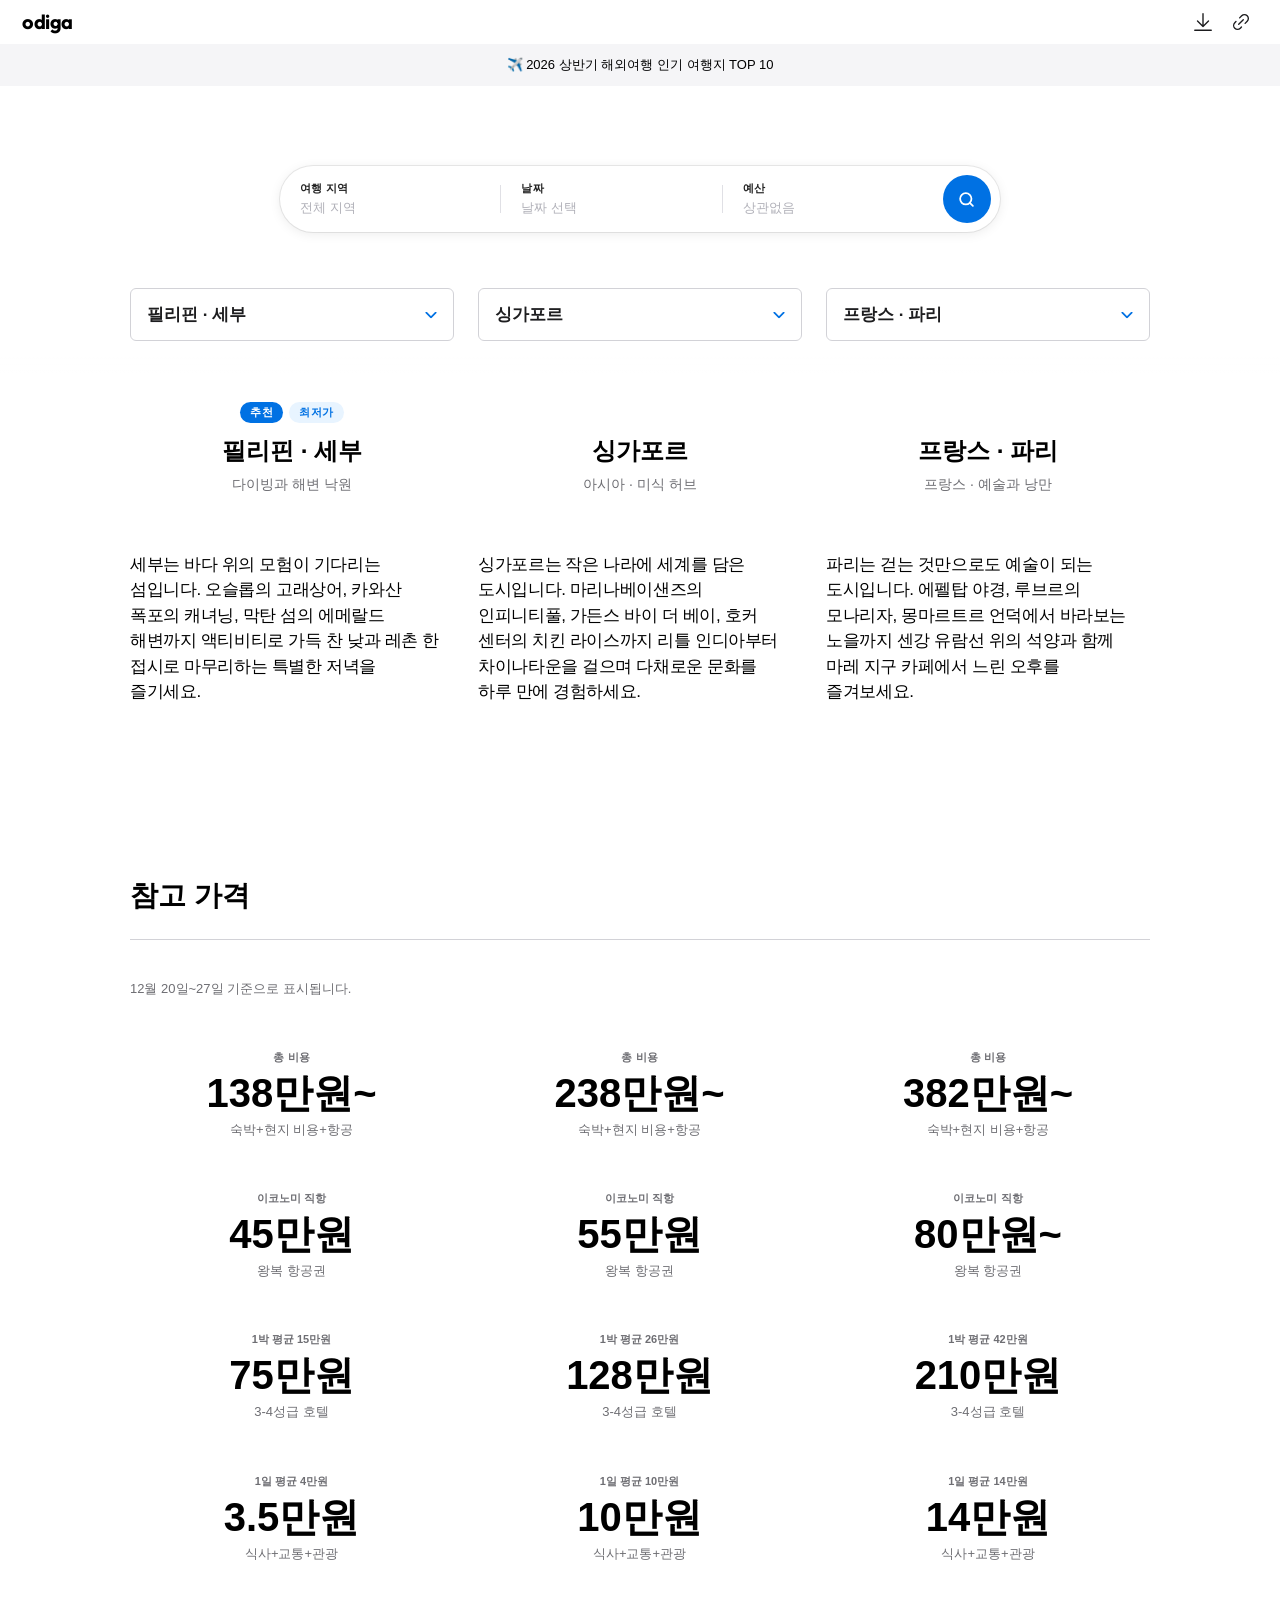
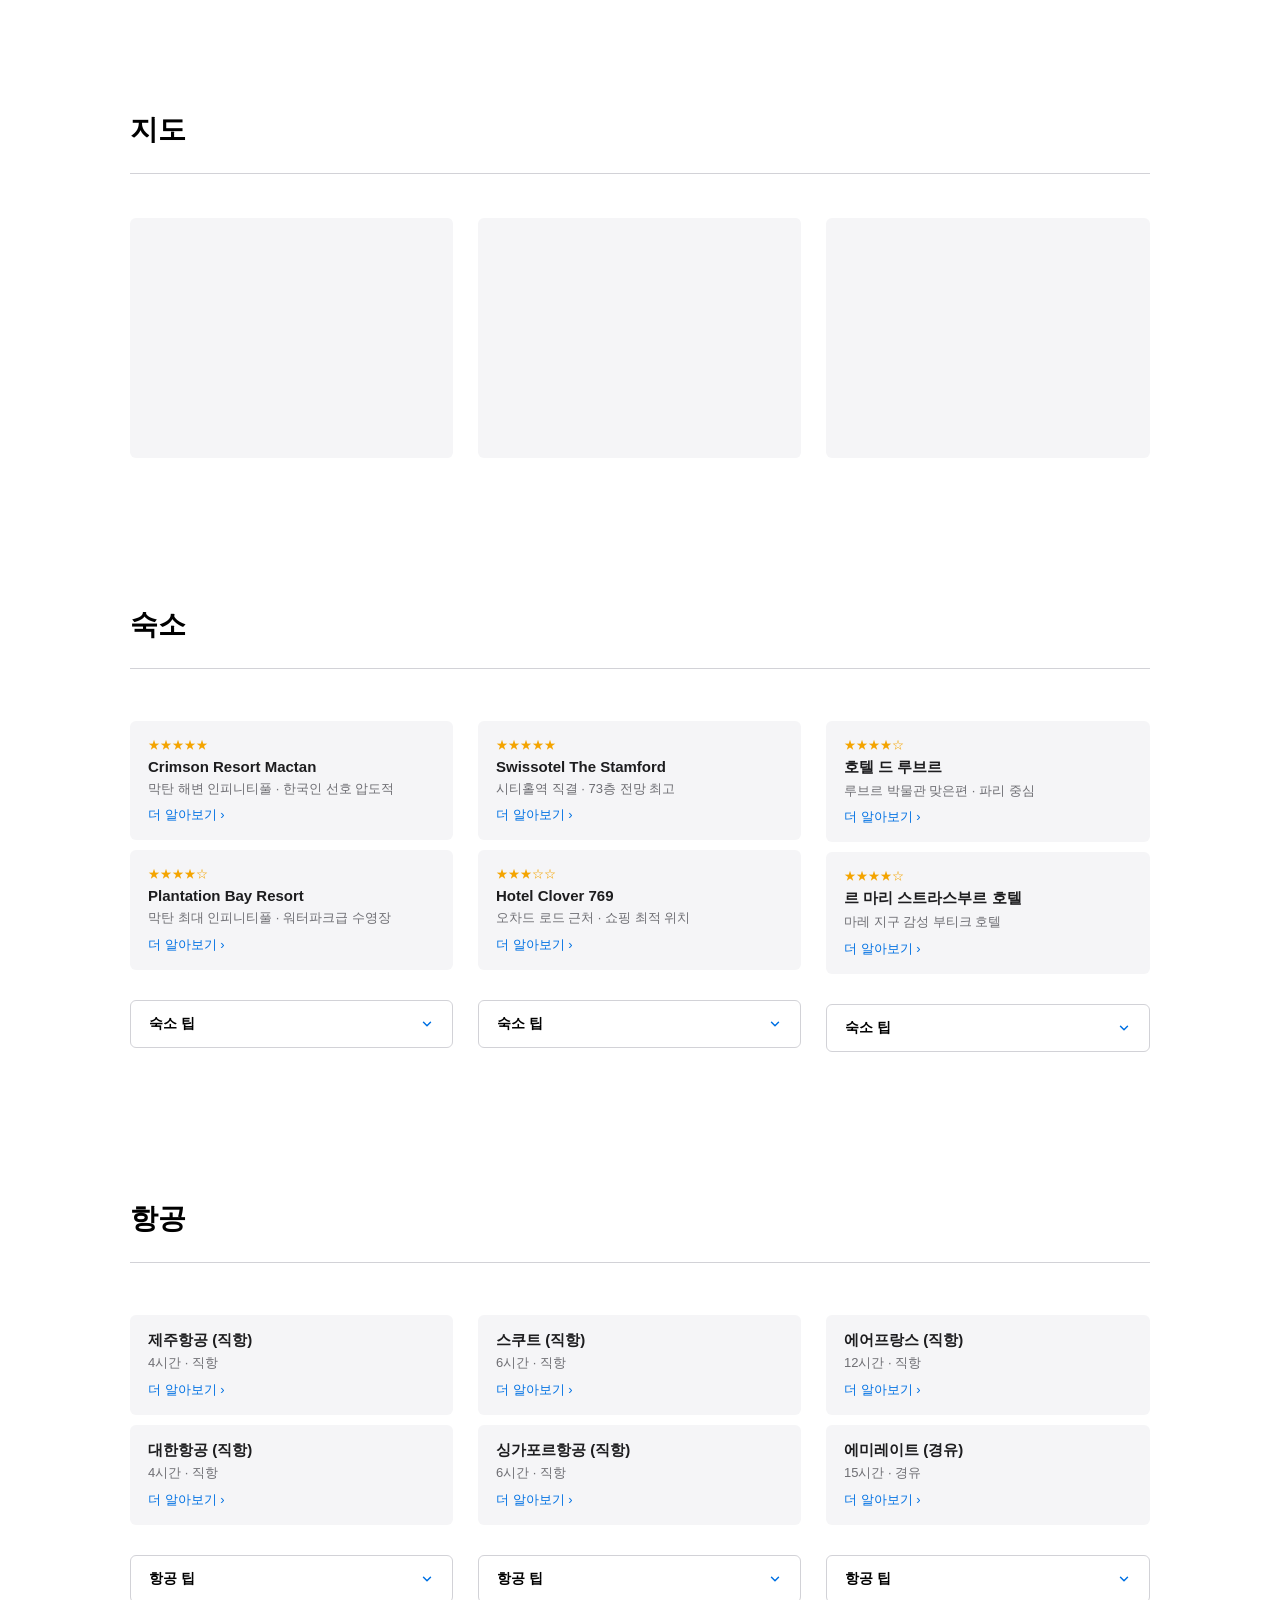
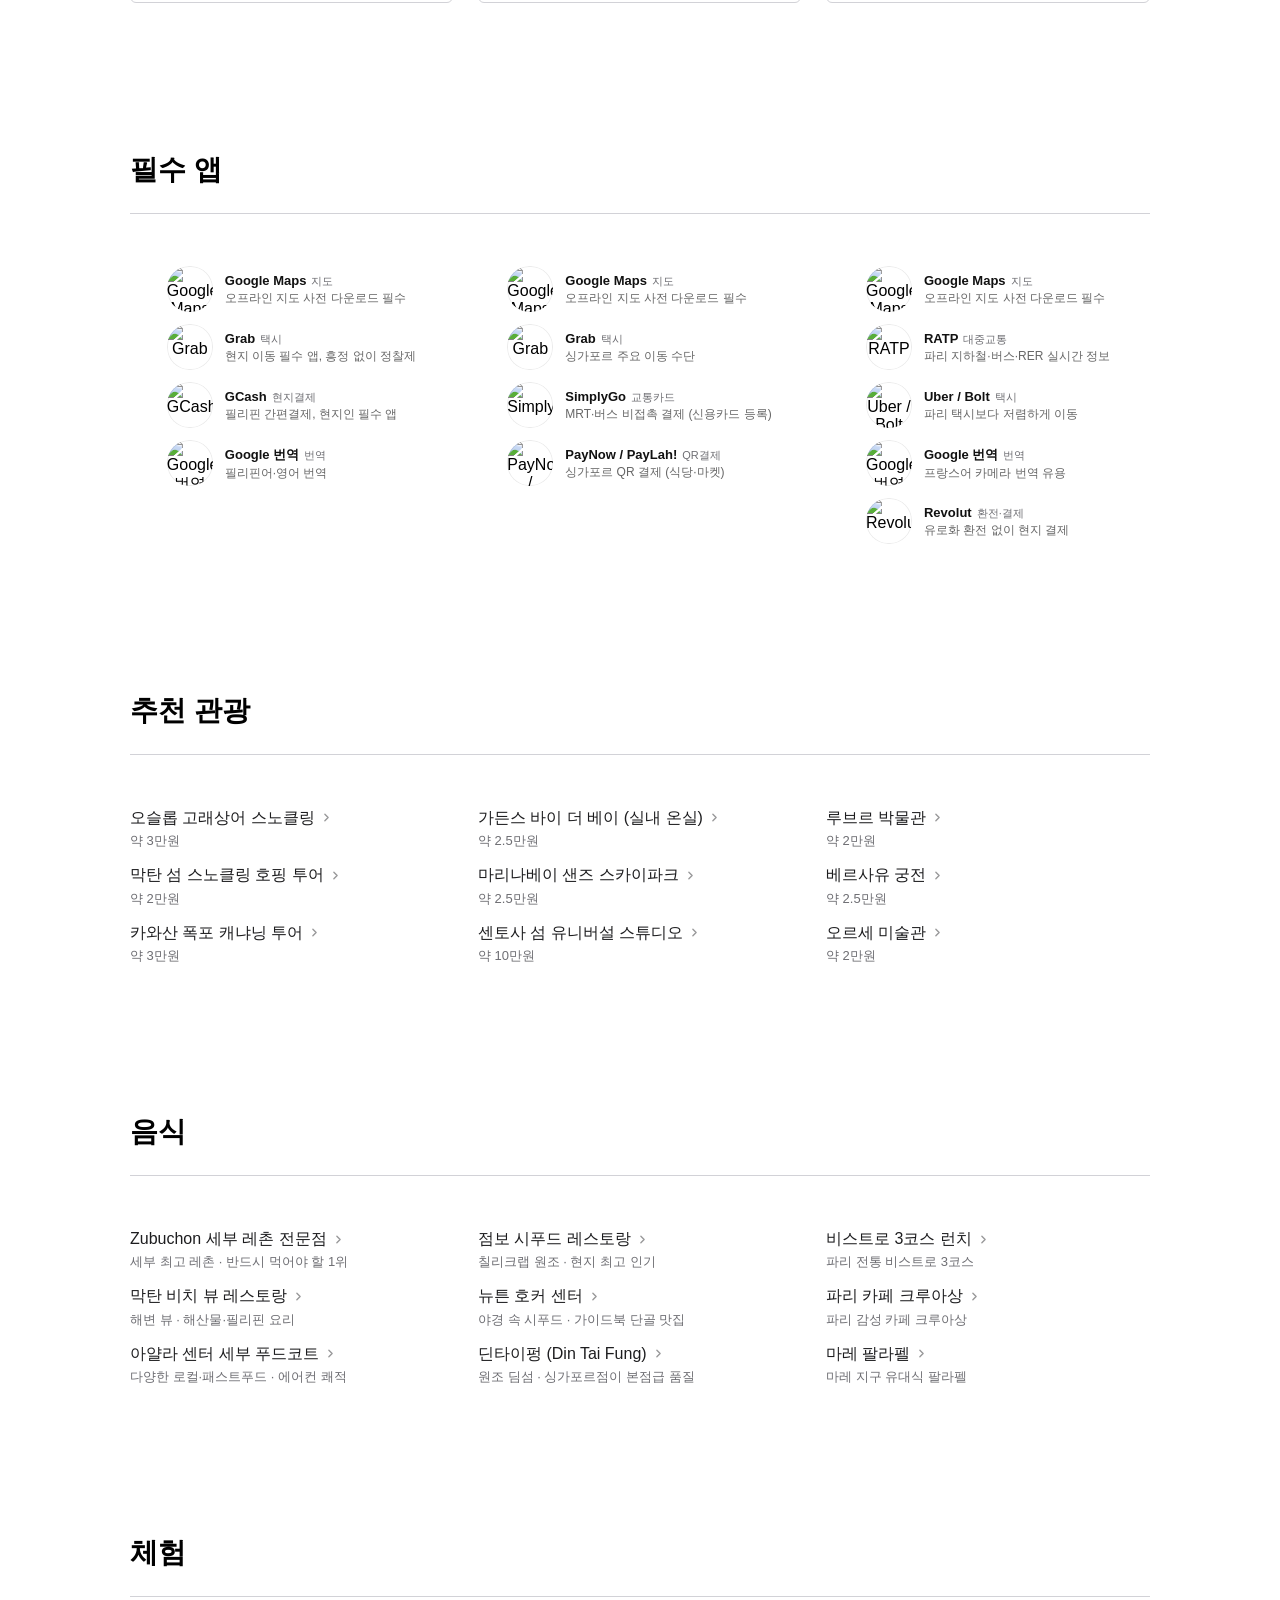
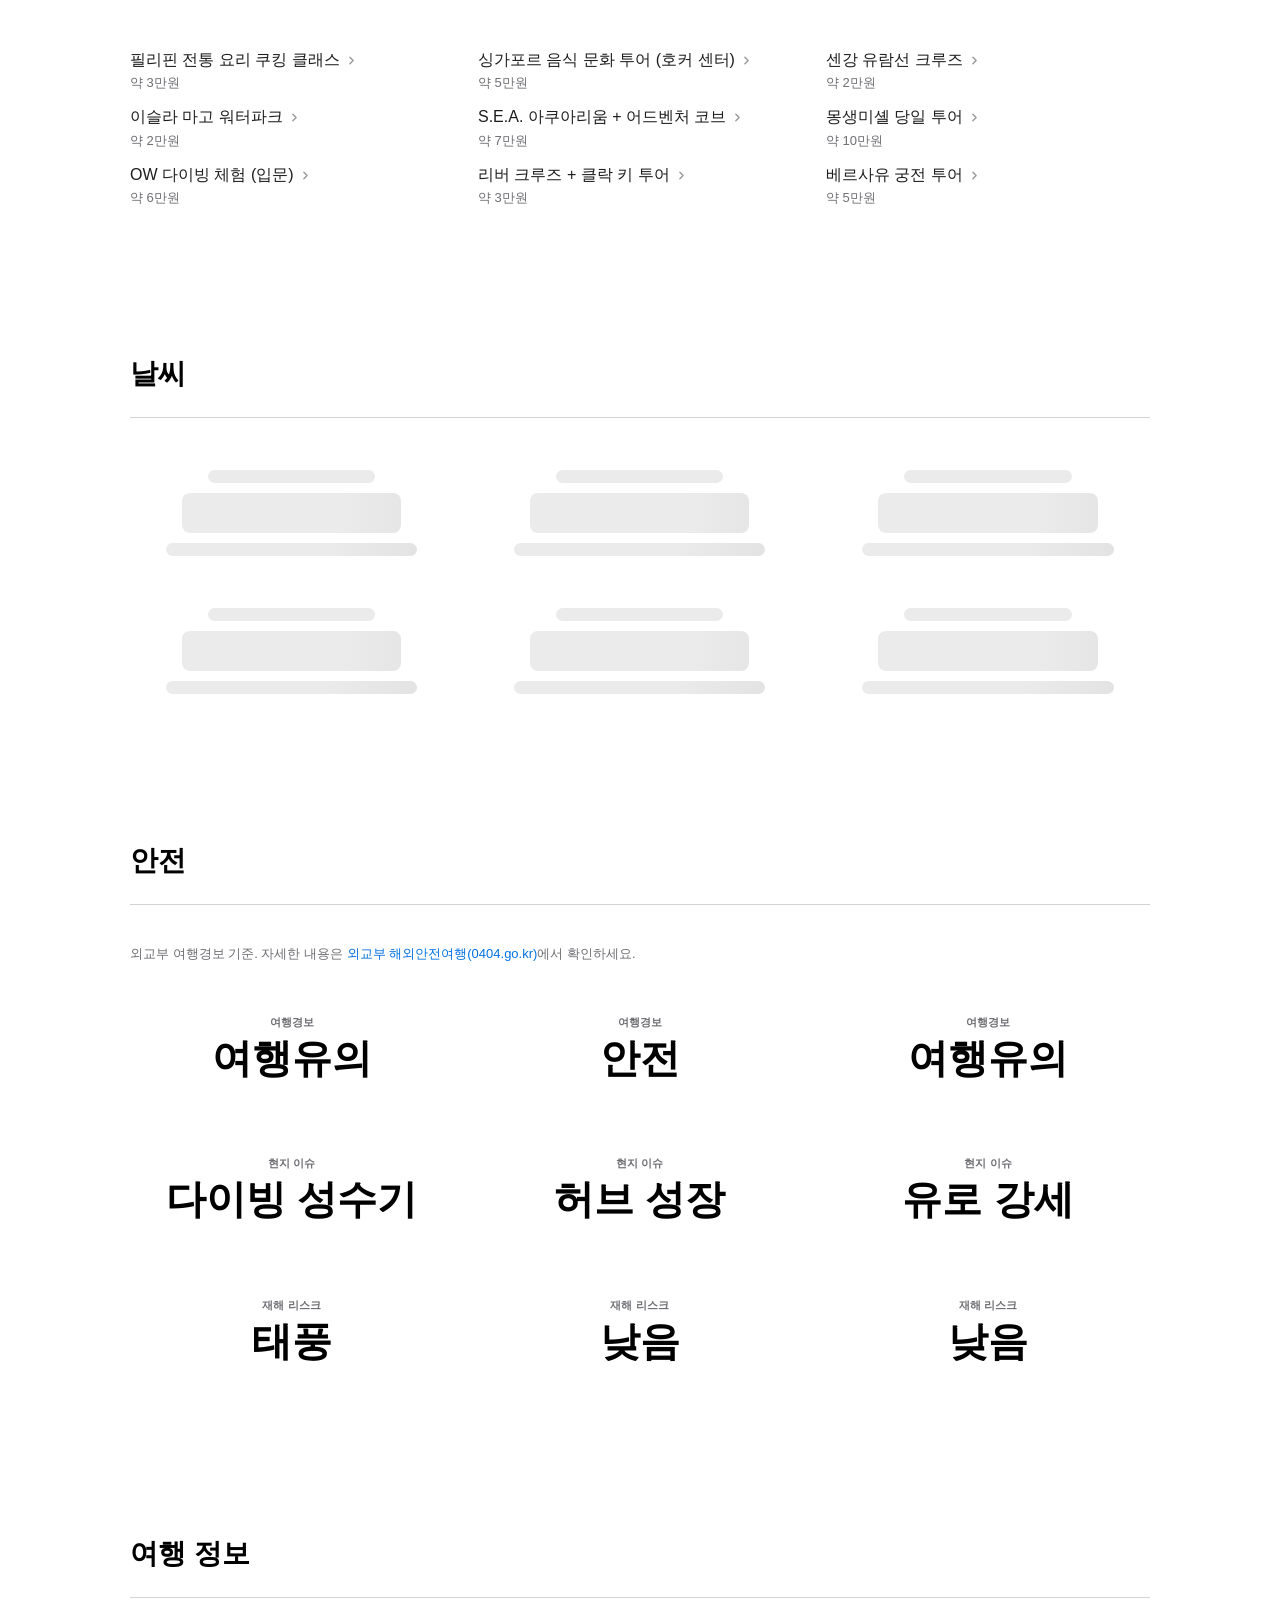
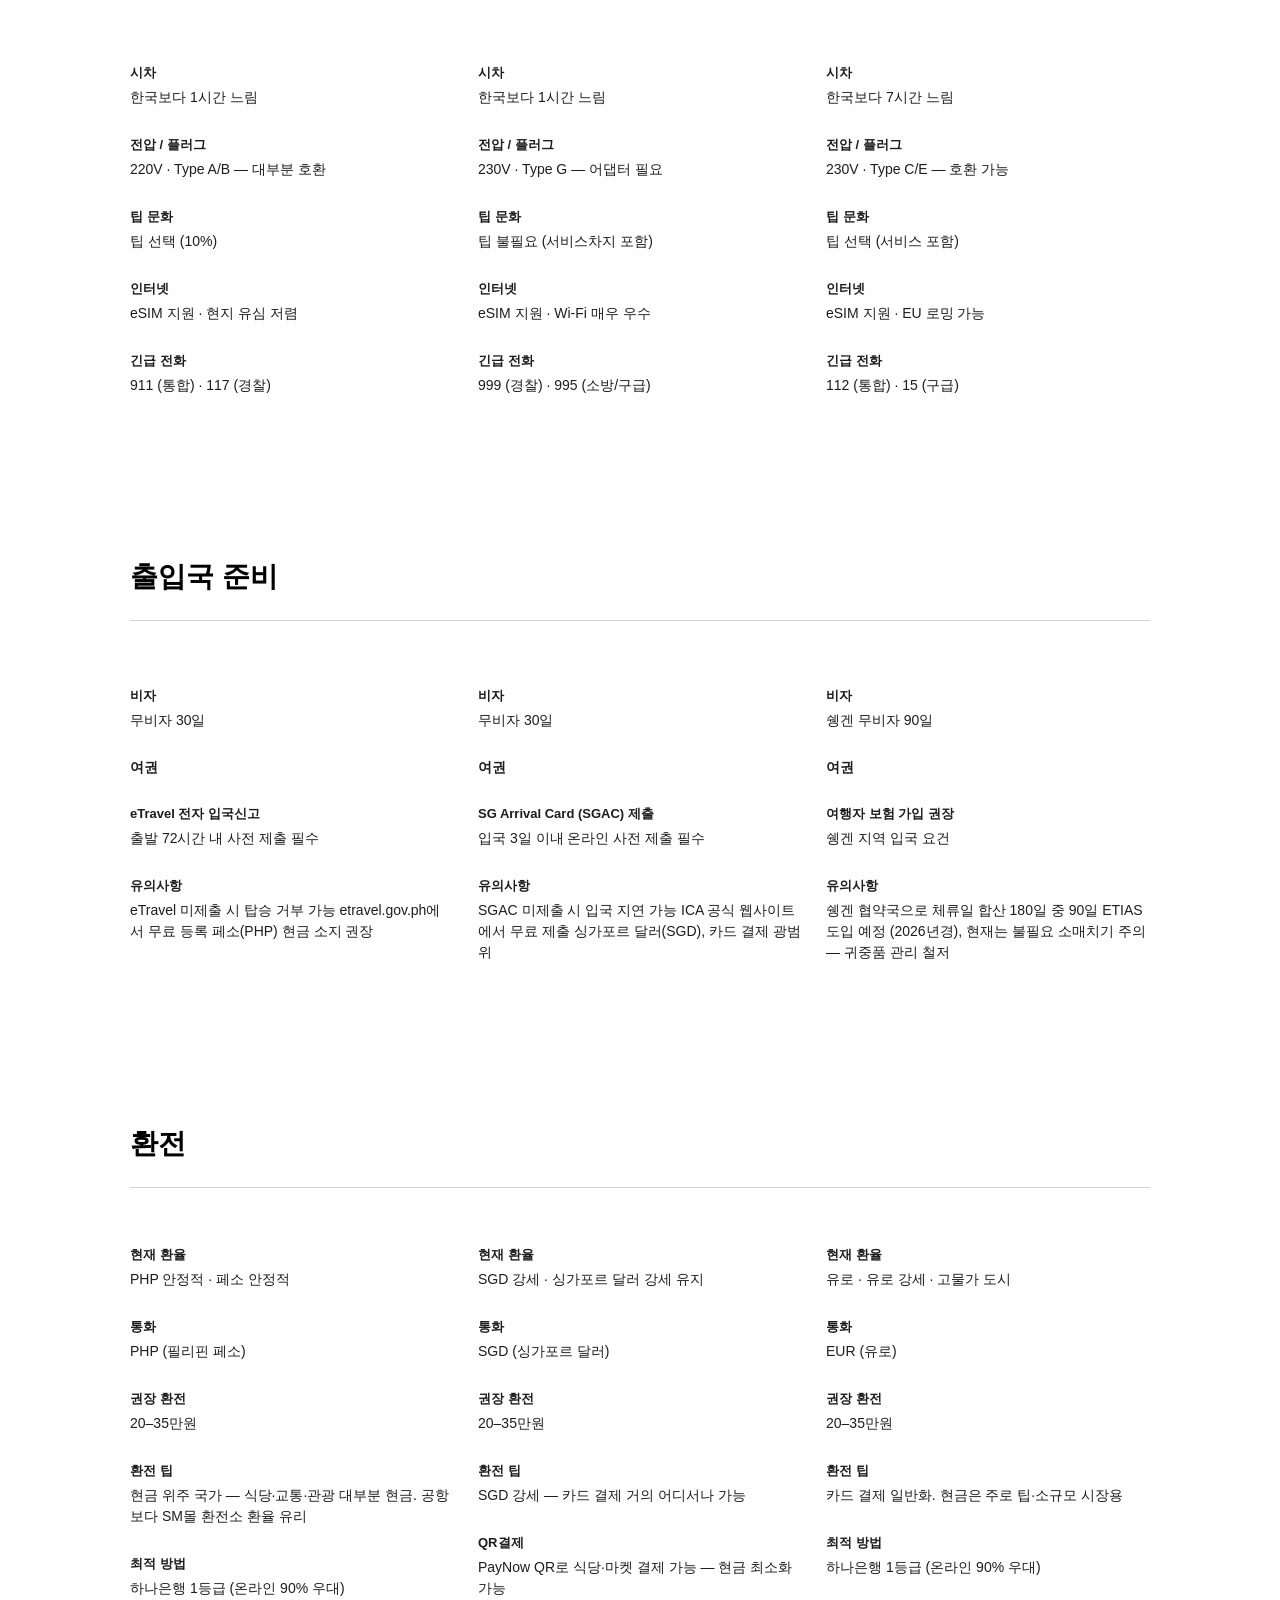
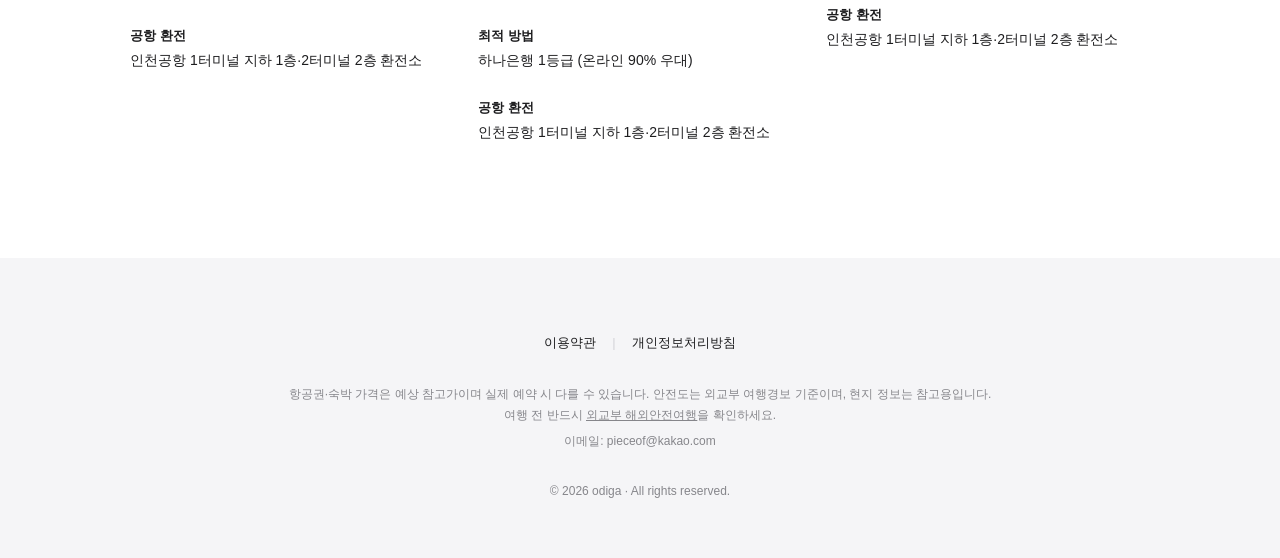
==== commit 532bd490: "fix: 예산 필터 17건 버그 수정 — VIP 가드, 스코프, 동기화, 타이밍 - VIP(>=300) 체크에 <9000 상한선 추가 (4곳) → 상관없음이 비즈니스석 매핑되던 버" ====
--- a/index.html
+++ b/index.html
@@ -88,9 +88,9 @@
             <div class="sb-label">여행자</div>
             <div class="sb-val" id="sb-traveler-display">1명</div>
           </div>
-          <div class="sb-div" style="display:none"></div>
-          <!-- 4. 예산 (비표시) -->
-          <div class="sb-seg" id="budget-seg" onclick="toggleSbPanel('budget-panel',event,this)" style="display:none">
+          <div class="sb-div"></div>
+          <!-- 4. 예산 -->
+          <div class="sb-seg" id="budget-seg" onclick="toggleSbPanel('budget-panel',event,this)">
             <div class="sb-label">예산</div>
             <div class="sb-val" id="sb-budget-display">상관없음</div>
           </div>
@@ -213,27 +213,22 @@
           </div>
           <div class="sb-region-hr"></div>
           <div class="sb-budget-opt" data-val="300" onclick="selectBudget('300',event)">
-            <div><div class="sb-budget-title">VIP</div><div class="sb-budget-sub">좋은 곳으로 모십니다</div></div>
+            <div><div class="sb-budget-title">250만원 이상</div><div class="sb-budget-sub">비즈니스석 · 5성급 호텔</div></div>
             <span class="sb-budget-check"></span>
           </div>
           <div class="sb-region-hr"></div>
           <div class="sb-budget-opt" data-val="200" onclick="selectBudget('200',event)">
-            <div><div class="sb-budget-title">200만원 이내</div><div class="sb-budget-sub">프리미엄 여행</div></div>
+            <div><div class="sb-budget-title">200만원 이내</div><div class="sb-budget-sub">직항 · 4성급 호텔</div></div>
             <span class="sb-budget-check"></span>
           </div>
           <div class="sb-region-hr"></div>
-          <div class="sb-budget-opt" data-val="150" onclick="selectBudget('150',event)">
-            <div><div class="sb-budget-title">150만원 이내</div><div class="sb-budget-sub">여유 있는 여행</div></div>
+          <div class="sb-budget-opt" data-val="120" onclick="selectBudget('120',event)">
+            <div><div class="sb-budget-title">120만원 이내</div><div class="sb-budget-sub">직항 · 3-4성급 호텔</div></div>
             <span class="sb-budget-check"></span>
           </div>
           <div class="sb-region-hr"></div>
-          <div class="sb-budget-opt" data-val="100" onclick="selectBudget('100',event)">
-            <div><div class="sb-budget-title">100만원 이내</div><div class="sb-budget-sub">합리적 여행</div></div>
-            <span class="sb-budget-check"></span>
-          </div>
-          <div class="sb-region-hr"></div>
           <div class="sb-budget-opt" data-val="cheapest" onclick="selectBudget('cheapest',event)">
-            <div><div class="sb-budget-title">최저가</div><div class="sb-budget-sub">가성비 여행</div></div>
+            <div><div class="sb-budget-title">최저가</div><div class="sb-budget-sub">각 여행지 최저가 비교</div></div>
             <span class="sb-budget-check"></span>
           </div>
         </div>
@@ -298,7 +293,7 @@
         <button class="cv-tab active" id="cv-tab-region" onclick="switchCvTab('region')" type="button">지역</button>
         <button class="cv-tab" id="cv-tab-date"     onclick="switchCvTab('date')"     type="button">날짜</button>
         <button class="cv-tab" id="cv-tab-traveler"  onclick="switchCvTab('traveler')" type="button">여행자</button>
-        <button class="cv-tab" id="cv-tab-budget"    onclick="switchCvTab('budget')"   type="button" style="display:none">예산</button>
+        <button class="cv-tab" id="cv-tab-budget"    onclick="switchCvTab('budget')"   type="button">예산</button>
       </div>
 
       <!-- 지역 콘텐츠 -->
@@ -437,8 +432,8 @@
         <div class="cv-row-hr"></div>
         <div class="cv-row" data-val="300" onclick="cvSelectBudget('300')">
           <div>
-            <div class="cv-row-title">VIP</div>
-            <div class="cv-row-sub">좋은 곳으로 모십니다</div>
+            <div class="cv-row-title">250만원 이상</div>
+            <div class="cv-row-sub">비즈니스석 · 5성급 호텔</div>
           </div>
           <span class="cv-row-check"></span>
         </div>
@@ -446,23 +441,15 @@
         <div class="cv-row" data-val="200" onclick="cvSelectBudget('200')">
           <div>
             <div class="cv-row-title">200만원 이내</div>
-            <div class="cv-row-sub">프리미엄 여행</div>
+            <div class="cv-row-sub">직항 · 4성급 호텔</div>
           </div>
           <span class="cv-row-check"></span>
         </div>
         <div class="cv-row-hr"></div>
-        <div class="cv-row" data-val="150" onclick="cvSelectBudget('150')">
+        <div class="cv-row" data-val="120" onclick="cvSelectBudget('120')">
           <div>
-            <div class="cv-row-title">150만원 이내</div>
-            <div class="cv-row-sub">여유 있는 여행</div>
-          </div>
-          <span class="cv-row-check"></span>
-        </div>
-        <div class="cv-row-hr"></div>
-        <div class="cv-row" data-val="100" onclick="cvSelectBudget('100')">
-          <div>
-            <div class="cv-row-title">100만원 이내</div>
-            <div class="cv-row-sub">합리적 여행</div>
+            <div class="cv-row-title">120만원 이내</div>
+            <div class="cv-row-sub">직항 · 3-4성급 호텔</div>
           </div>
           <span class="cv-row-check"></span>
         </div>
@@ -470,7 +457,7 @@
         <div class="cv-row" data-val="cheapest" onclick="cvSelectBudget('cheapest')">
           <div>
             <div class="cv-row-title">최저가</div>
-            <div class="cv-row-sub">가성비 여행</div>
+            <div class="cv-row-sub">각 여행지 최저가 비교</div>
           </div>
           <span class="cv-row-check"></span>
         </div>
@@ -637,9 +624,9 @@
             <div class="sb-label">여행자</div>
             <div class="sb-val" id="sb-traveler-display-c">1명</div>
           </div>
-          <div class="sb-div" style="display:none"></div>
-          <!-- 4. 예산 (비표시) -->
-          <div class="sb-seg" id="budget-seg-c" onclick="toggleSbPanel('budget-panel-c',event,this)" style="display:none">
+          <div class="sb-div"></div>
+          <!-- 4. 예산 -->
+          <div class="sb-seg" id="budget-seg-c" onclick="toggleSbPanel('budget-panel-c',event,this)">
             <div class="sb-label">예산</div>
             <div class="sb-val" id="sb-budget-display-c">상관없음</div>
           </div>
@@ -779,27 +766,22 @@
           </div>
           <div class="sb-region-hr"></div>
           <div class="sb-budget-opt" data-val="300" onclick="selectBudget('300',event)">
-            <div><div class="sb-budget-title">VIP</div><div class="sb-budget-sub">좋은 곳으로 모십니다</div></div>
+            <div><div class="sb-budget-title">250만원 이상</div><div class="sb-budget-sub">비즈니스석 · 5성급 호텔</div></div>
             <span class="sb-budget-check"></span>
           </div>
           <div class="sb-region-hr"></div>
           <div class="sb-budget-opt" data-val="200" onclick="selectBudget('200',event)">
-            <div><div class="sb-budget-title">200만원 이내</div><div class="sb-budget-sub">프리미엄 여행</div></div>
+            <div><div class="sb-budget-title">200만원 이내</div><div class="sb-budget-sub">직항 · 4성급 호텔</div></div>
             <span class="sb-budget-check"></span>
           </div>
           <div class="sb-region-hr"></div>
-          <div class="sb-budget-opt" data-val="150" onclick="selectBudget('150',event)">
-            <div><div class="sb-budget-title">150만원 이내</div><div class="sb-budget-sub">여유 있는 여행</div></div>
+          <div class="sb-budget-opt" data-val="120" onclick="selectBudget('120',event)">
+            <div><div class="sb-budget-title">120만원 이내</div><div class="sb-budget-sub">직항 · 3-4성급 호텔</div></div>
             <span class="sb-budget-check"></span>
           </div>
           <div class="sb-region-hr"></div>
-          <div class="sb-budget-opt" data-val="100" onclick="selectBudget('100',event)">
-            <div><div class="sb-budget-title">100만원 이내</div><div class="sb-budget-sub">합리적 여행</div></div>
-            <span class="sb-budget-check"></span>
-          </div>
-          <div class="sb-region-hr"></div>
           <div class="sb-budget-opt" data-val="cheapest" onclick="selectBudget('cheapest',event)">
-            <div><div class="sb-budget-title">최저가</div><div class="sb-budget-sub">가성비 여행</div></div>
+            <div><div class="sb-budget-title">최저가</div><div class="sb-budget-sub">각 여행지 최저가 비교</div></div>
             <span class="sb-budget-check"></span>
           </div>
         </div>
--- a/style.css
+++ b/style.css
@@ -1832,6 +1832,9 @@
       text-align: left;
       font-weight: 400;
       letter-spacing: -0.022em;
+      word-break: keep-all;
+      overflow-wrap: break-word;
+      padding-right: 10px;
     }
 
     .dest-price-sub {
@@ -2141,6 +2144,9 @@
       .sel-grid, .sec-hd { max-width: 100% !important; }
       .sec-hd { margin: 60px 0 16px; padding: 0 16px; }
       footer { margin-top: 100px; }
+
+      /* 태블릿: narrative 줄바꿈 */
+      .dest-narrative { word-break: normal; padding-right: 0; }
 
 
       /* 모바일/태블릿: wiz-launcher → 여행 검색 버튼 (좌측 하단 고정) */
@@ -2316,7 +2322,7 @@
       /* Typography 축소 */
       .dest-name { font-size: 16px; margin-bottom: 3px; }
       .dest-sub { font-size: 11px; min-height: auto; margin-bottom: 6px; }
-      .dest-narrative { font-size: 14px; line-height: 1.6; margin: 6px 0 10px; }
+      .dest-narrative { font-size: 14px; line-height: 1.6; margin: 16px 0 10px; word-break: normal; padding-right: 0; }
       .dest-photo-wrap { height: 90px; border-radius: 10px; margin-bottom: 8px; }
 
       /* sel-card: 모바일에서 overflow 보장 (중복 규칙 제거) */
@@ -3060,7 +3066,7 @@
       .v-lg { font-size: 20px; }
       .v-md { font-size: 15px; }
       .dest-name { font-size: 18px; }
-      .dest-narrative { font-size: 14px; margin: 12px 0; }
+      .dest-narrative { font-size: 14px; margin: 12px 0; word-break: normal; padding-right: 0; }
       .dest-sub { font-size: 11px; min-height: auto; }
       .sec-title { font-size: 20px; margin-bottom: 12px; padding-bottom: 10px; }
 
@@ -3662,3 +3668,15 @@
 
       /* ── 지도 컬럼: 패딩 없이 edge-to-edge ── */
       .map-dc { padding: 0 !important; }
+
+      /* 지도 스켈레톤: iframe 로드 전 shimmer */
+      .map-dc [id^="dest-map-"] {
+        position: relative;
+        background: linear-gradient(90deg, #ebebeb 20%, #d6d6d6 50%, #ebebeb 80%);
+        background-size: 800px 100%;
+        animation: _skelShimmer 1.4s linear infinite;
+      }
+      .map-dc [id^="dest-map-"].loaded {
+        background: none;
+        animation: none;
+      }
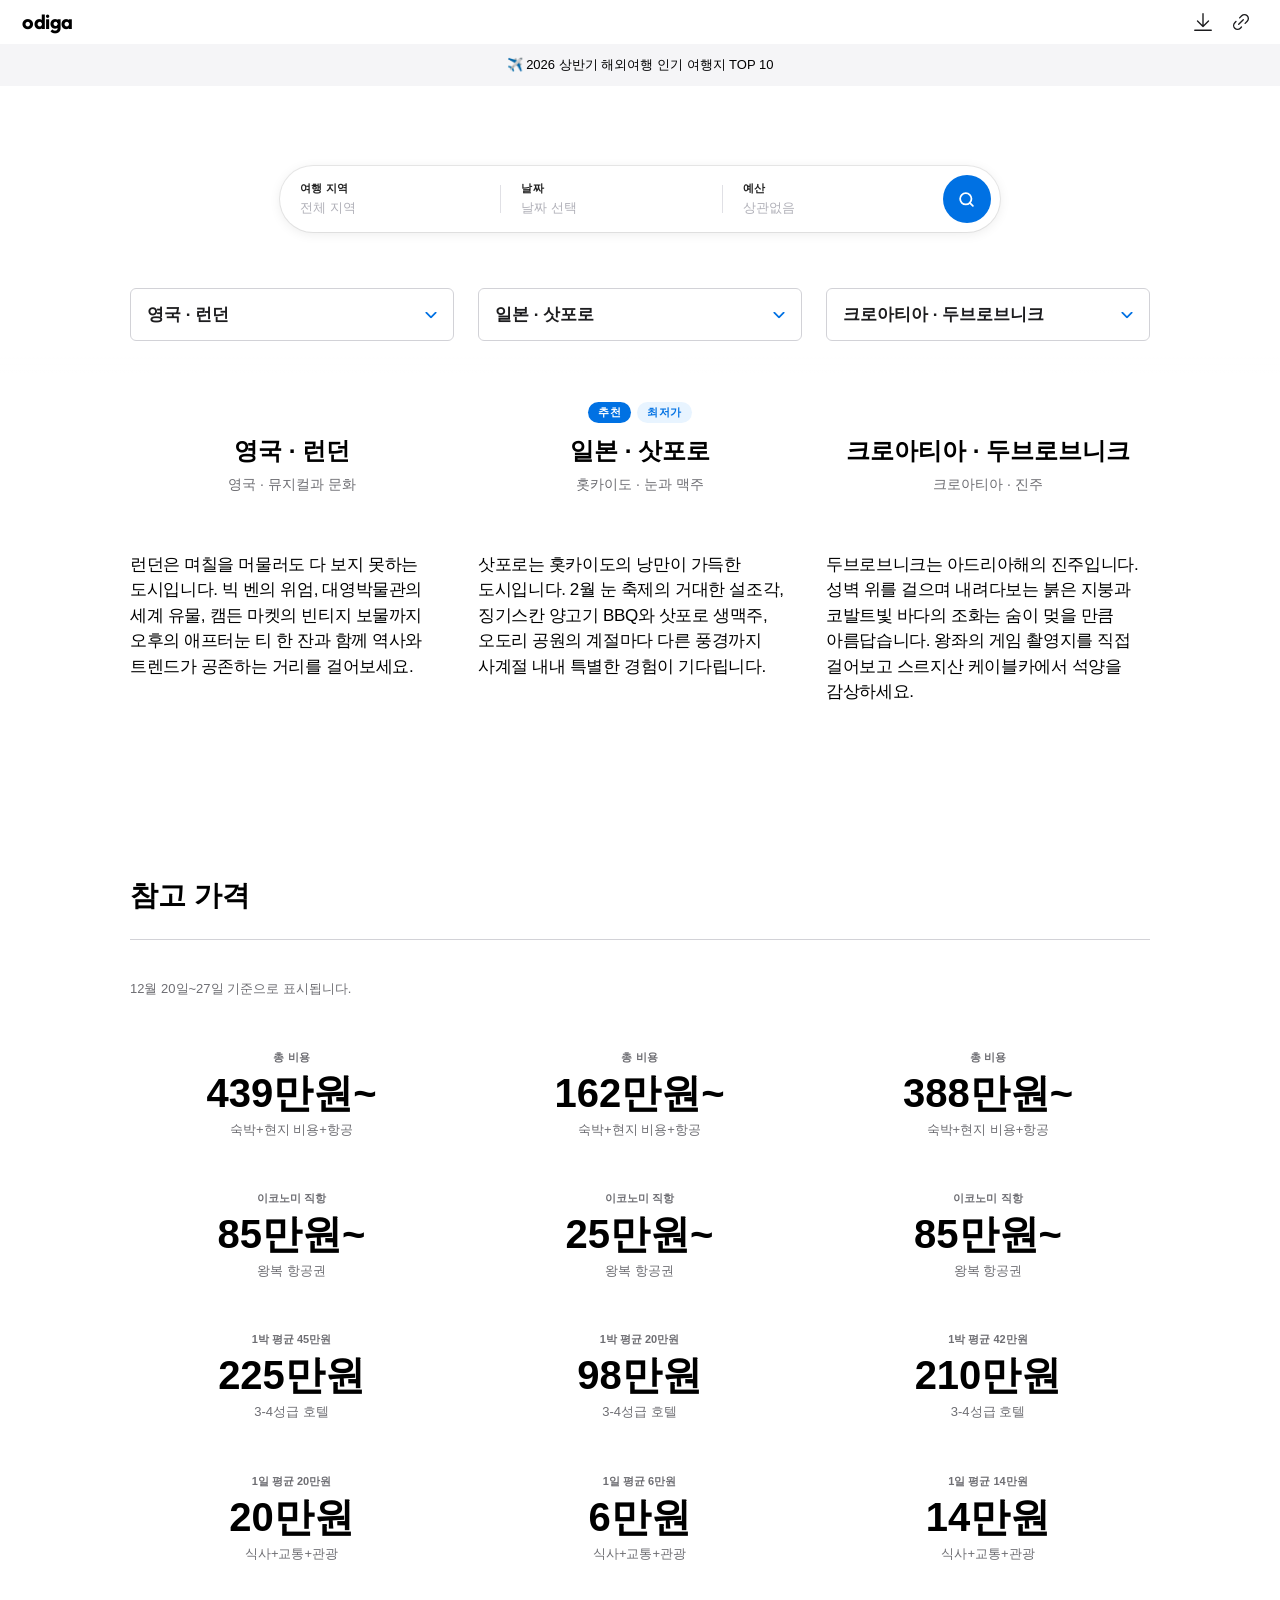
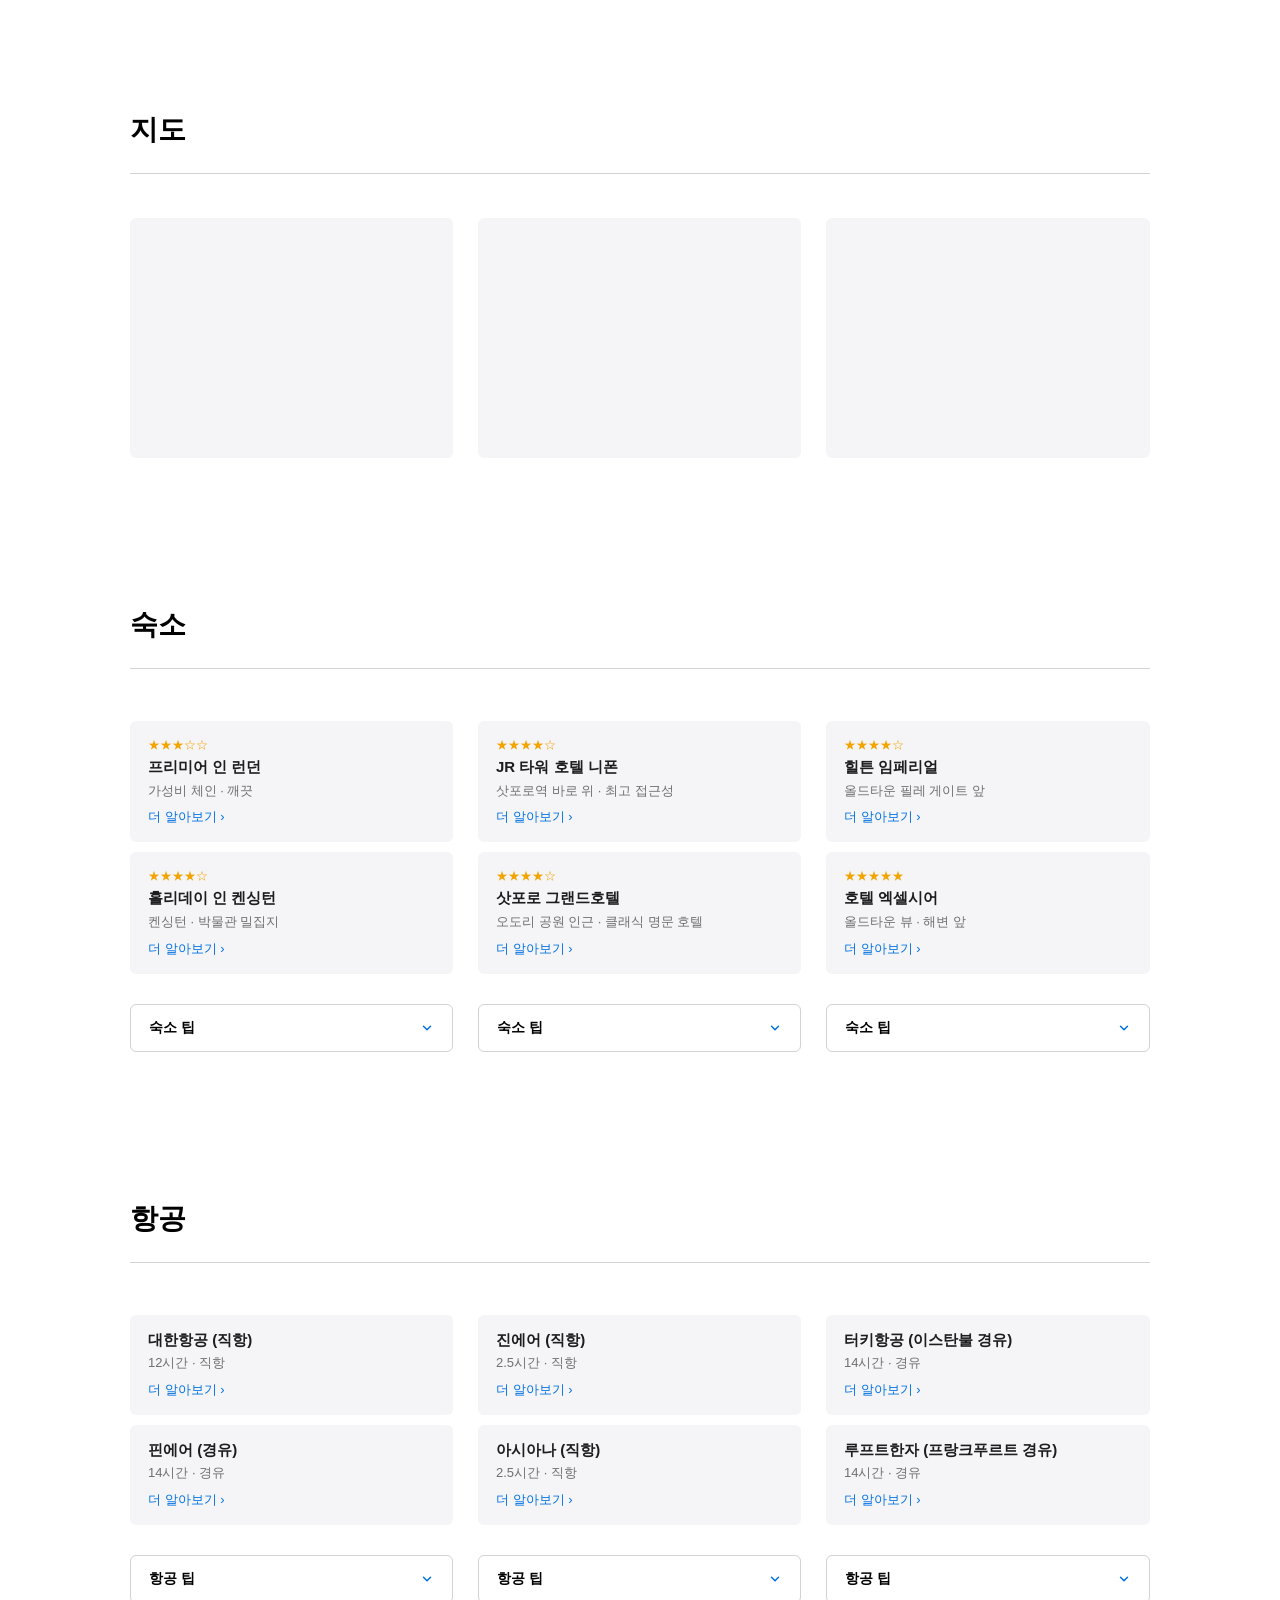
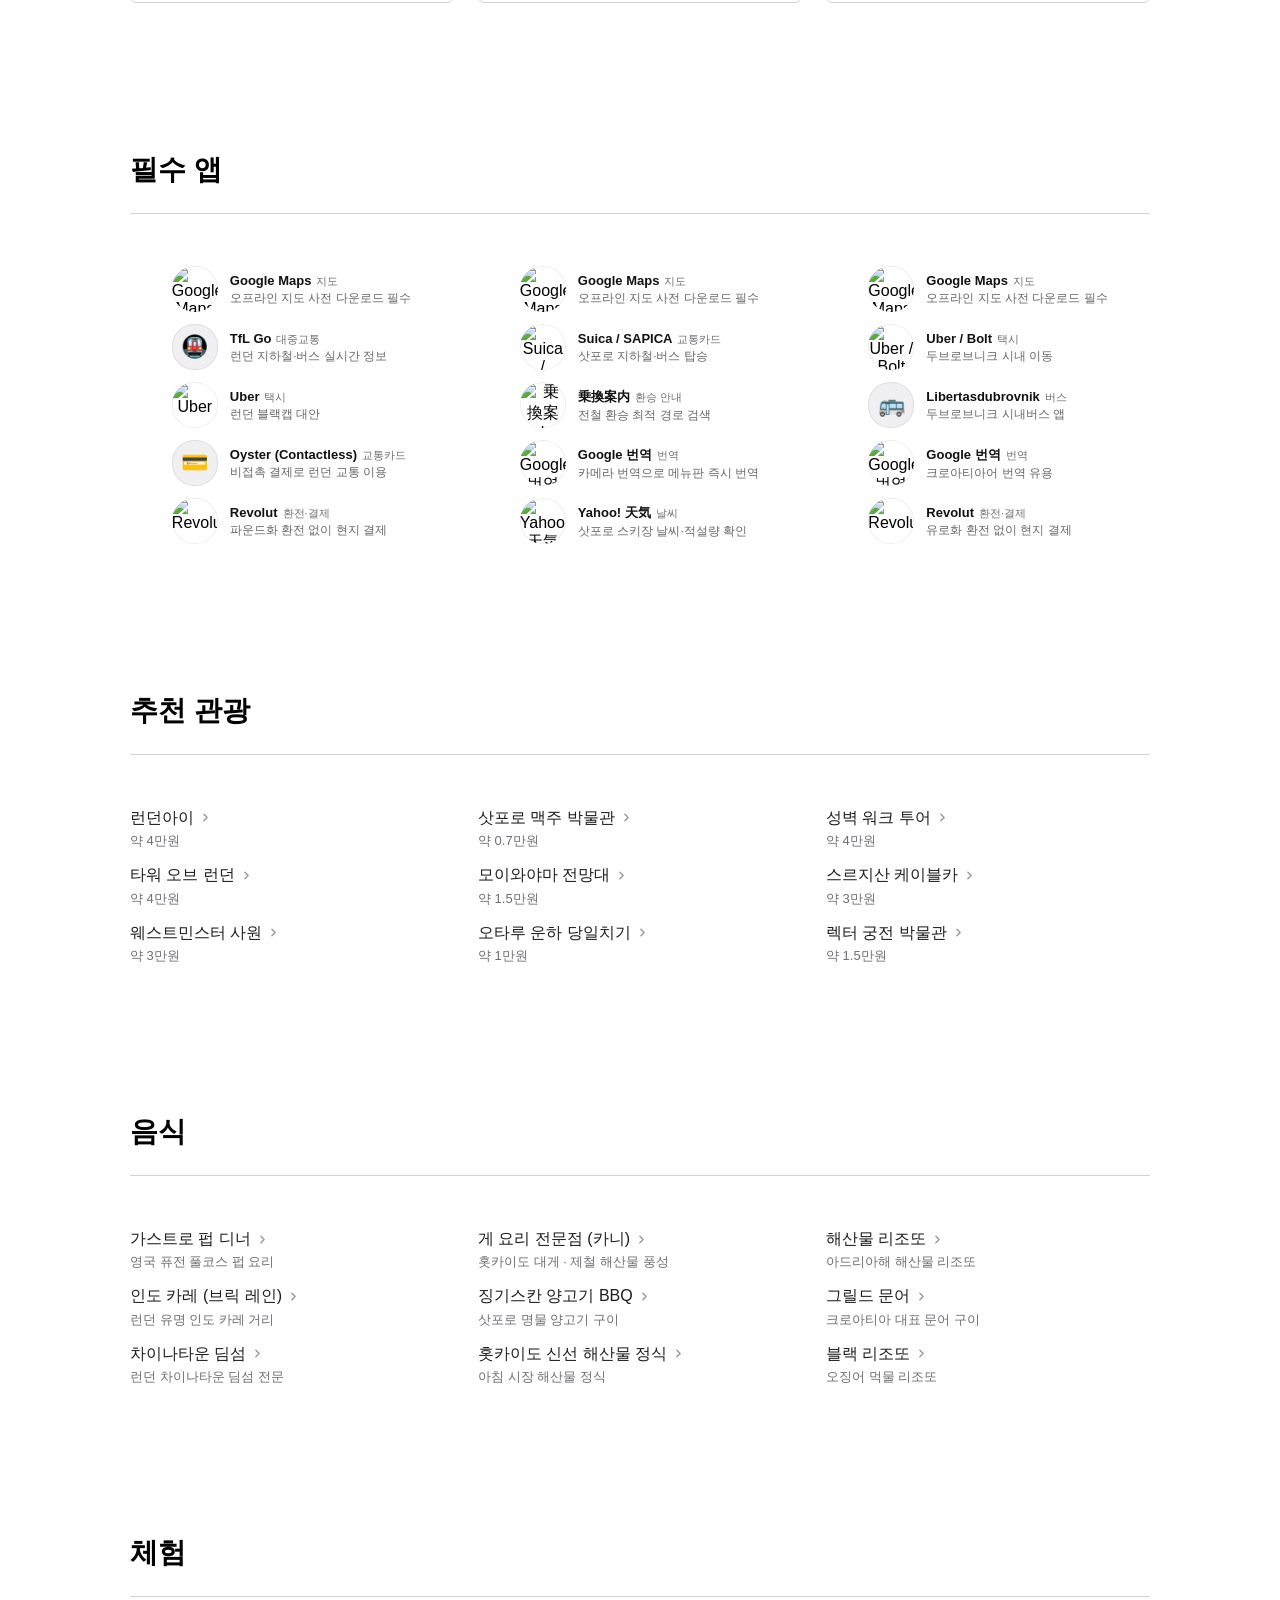
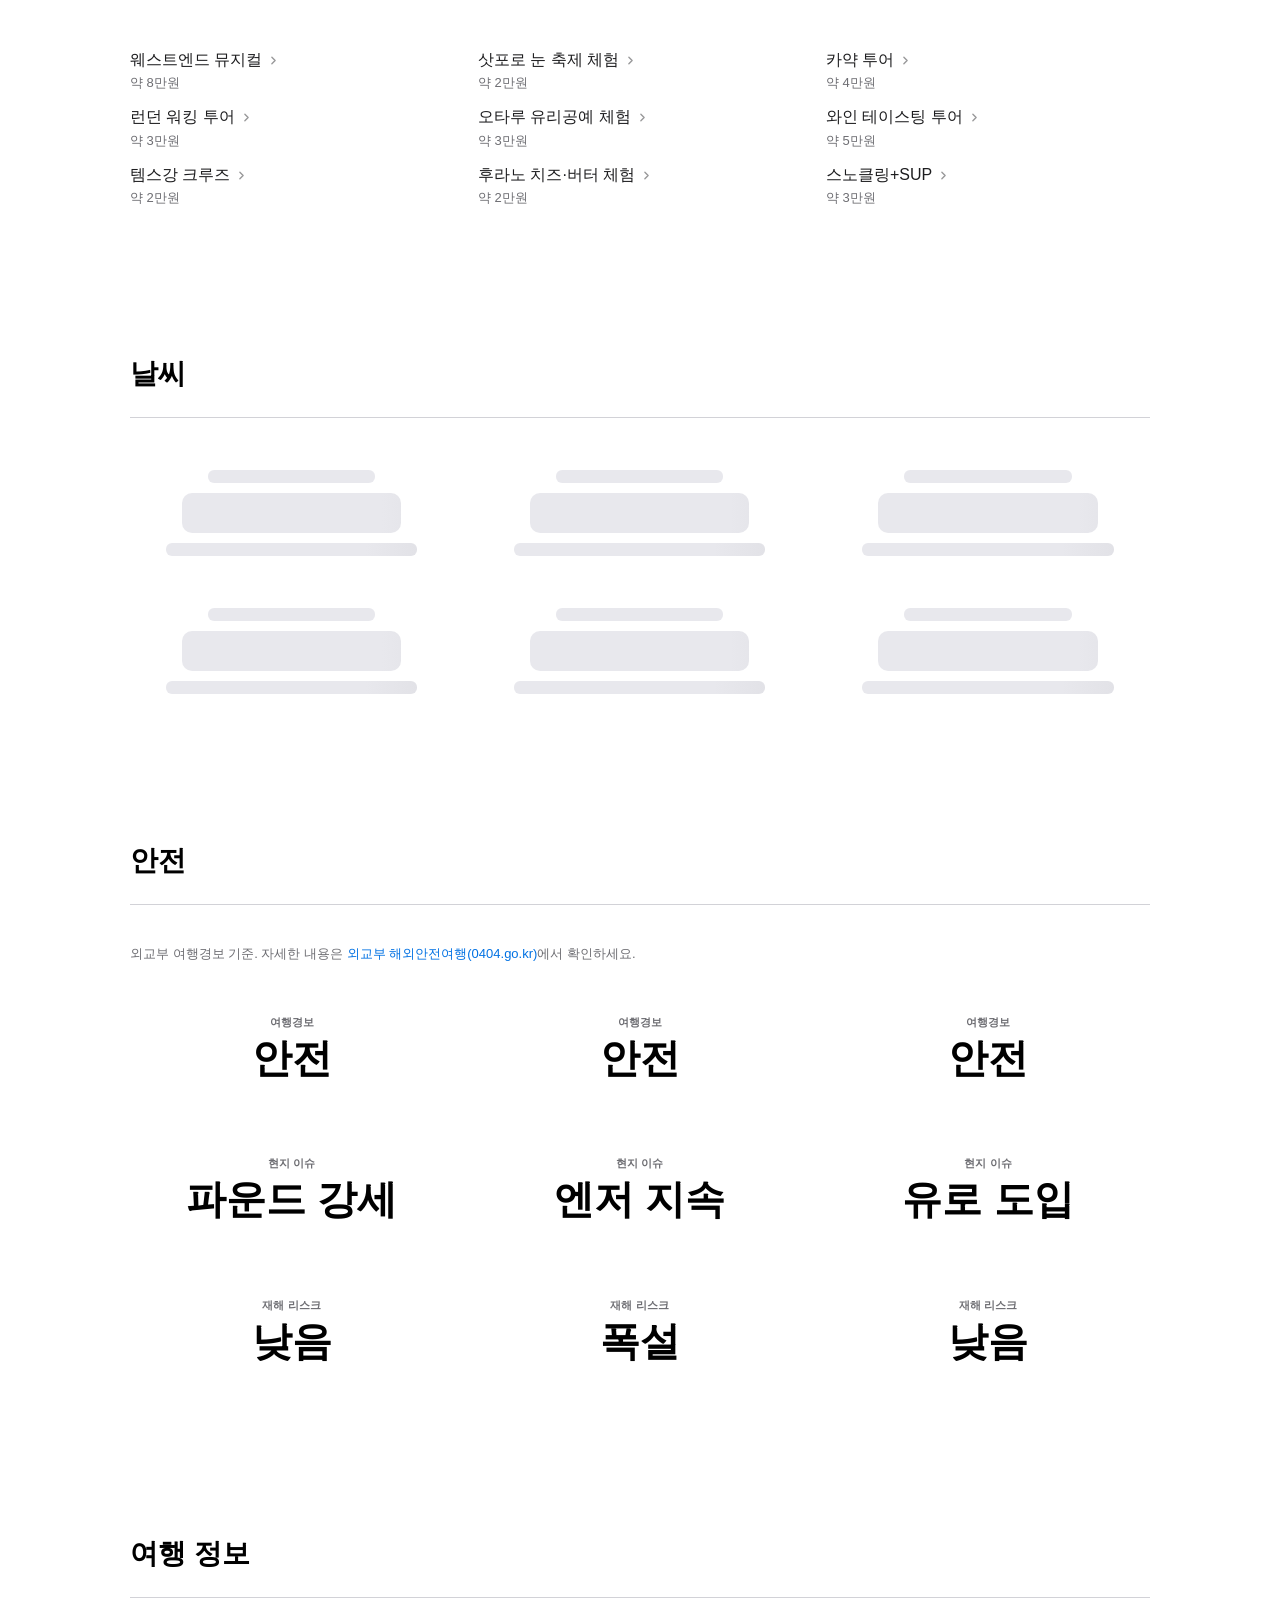
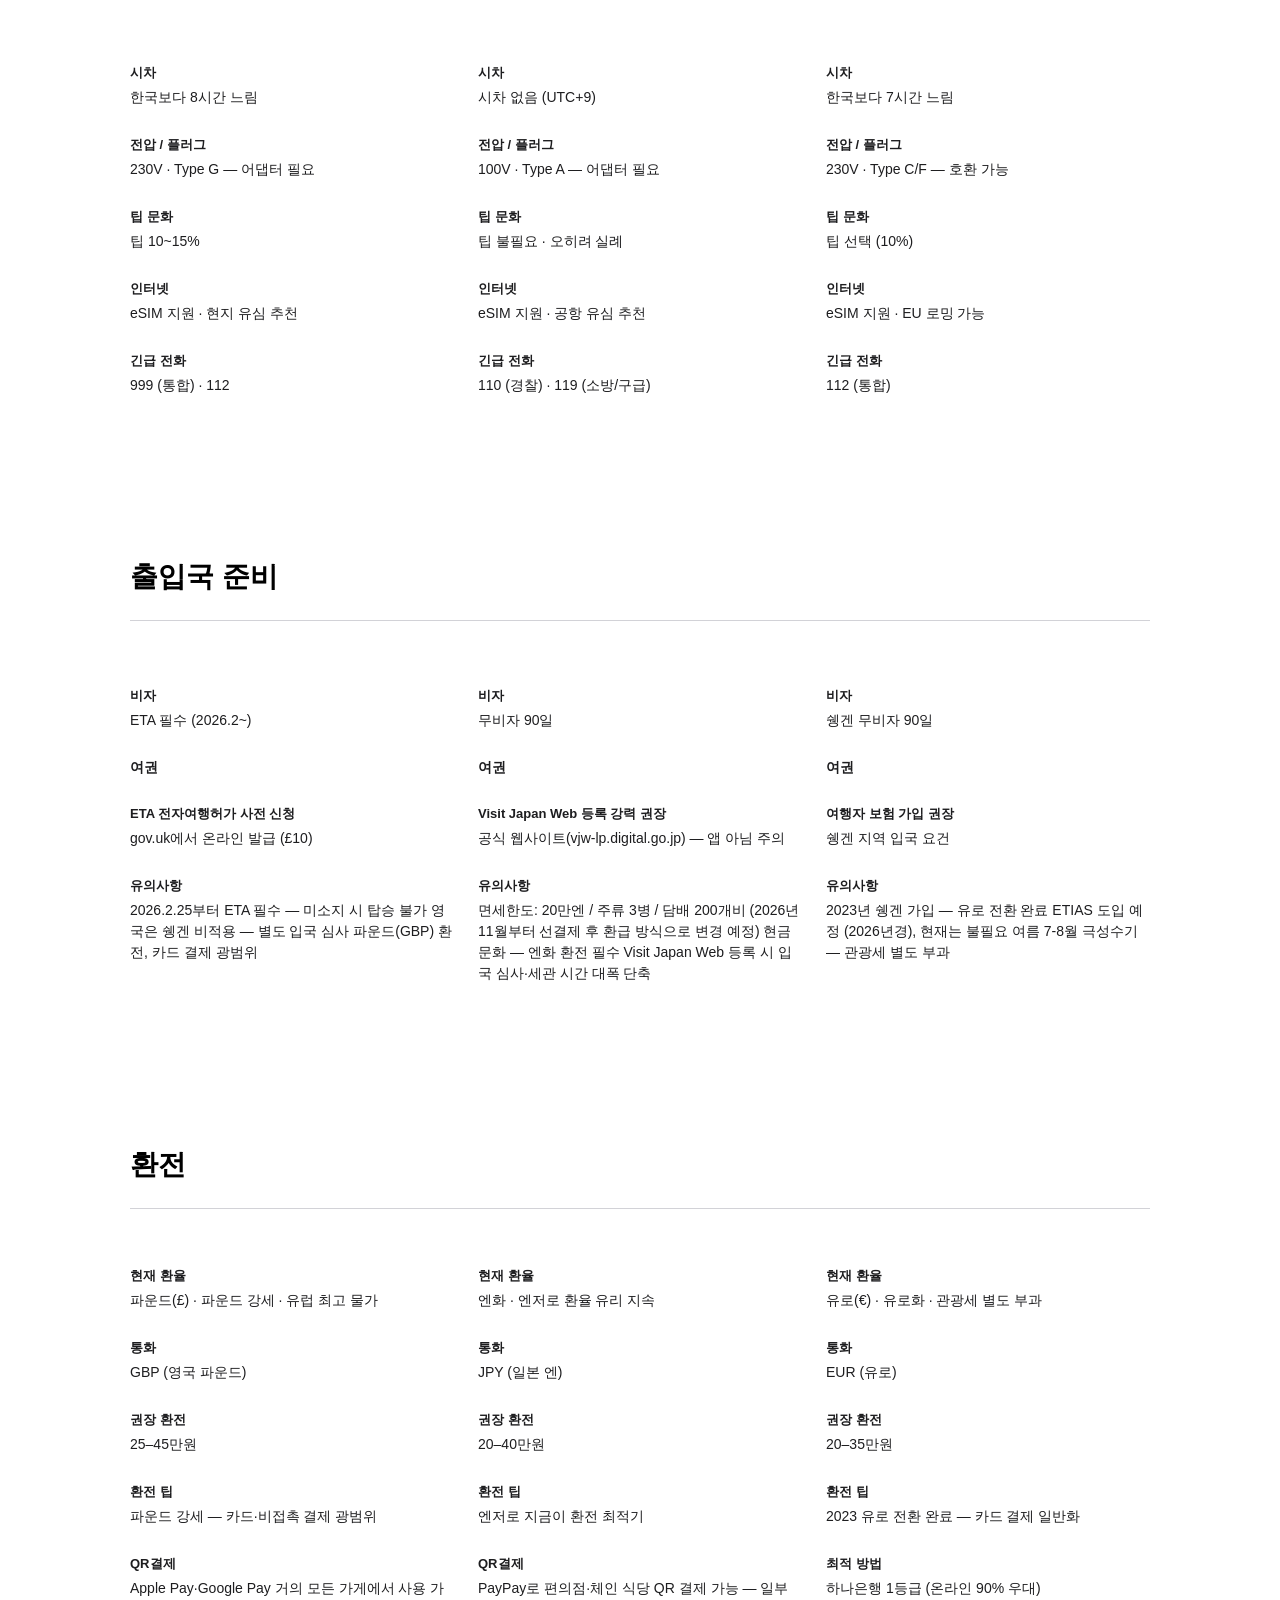
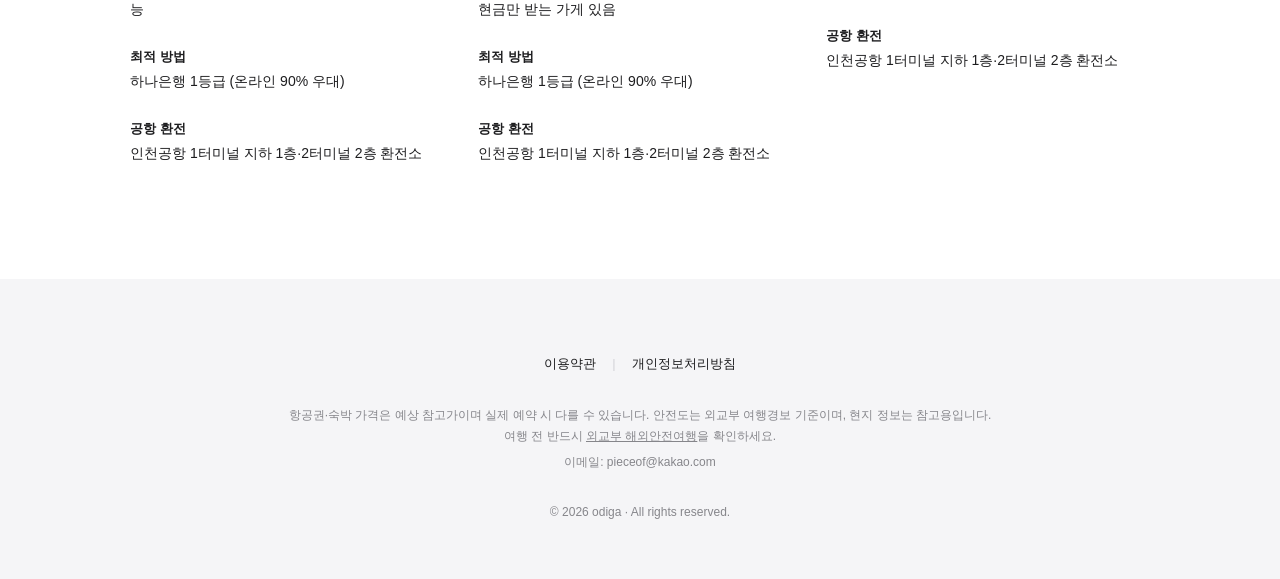
==== commit 4b2fe326: "SEO: 서버사이드 없이 검색 노출 극대화 - index.html <head>에 즉시 실행 인라인 스크립트 추가   → ?d=osaka,bangkok 접속 시 <title>을 '오" ====
--- a/index.html
+++ b/index.html
@@ -19,6 +19,8 @@
   <meta name="description" content="오사카, 방콕, 타이베이 등 인기 여행지의 항공·숙박·현지 비용을 한눈에 비교하세요. odiga가 최저가 기준으로 정리해드립니다.">
   <meta name="keywords" content="여행지 비교, 항공권 최저가, 해외여행, 오사카 여행, 방콕 여행, 타이베이 여행, 여행 예산">
   <meta name="author" content="odiga">
+  <link rel="canonical" href="https://odiga.kr/">
+  <link rel="sitemap" type="application/xml" href="/sitemap.xml">
 
   <!-- Open Graph (카카오, 페이스북, 슬랙 등) -->
   <meta property="og:type" content="website">
@@ -36,6 +38,67 @@
   <meta name="twitter:title" content="오디가? 👀">
   <meta name="twitter:description" content="항공·숙박은 기본, 날씨·환전·필수 앱·출입국 준비까지 — 여행지 비교의 모든 걸 한 번에">
   <meta name="twitter:image" content="https://odiga.kr/og-image-v4.png">
+
+  <!-- ── SEO: URL 파라미터 기반 즉시 메타 태그 교체 ── -->
+  <!-- 구글봇 인라인 JS 실행 → 검색결과에 "오사카 vs 방콕 여행 비교" 노출 -->
+  <script>
+  (function(){
+    var DEST_NAMES = {
+      lisbon:'리스본', danang:'다낭', jeju:'제주', taipei:'타이베이',
+      osaka:'오사카', tokyo:'도쿄', bangkok:'방콕', bali:'발리',
+      chiangmai:'치앙마이', singapore:'싱가포르', cebu:'세부',
+      nhatrang:'나트랑', fukuoka:'후쿠오카', sapporo:'삿포로',
+      okinawa:'오키나와', kyoto:'교토', miyakojima:'미야코지마',
+      phuquoc:'푸꾸옥', hochimin:'호치민', hanoi:'하노이',
+      boracay:'보라카이', phuket:'푸켓', hongkong:'홍콩',
+      guam:'괌', hawaii:'하와이', paris:'파리',
+      kualalumpur:'쿠알라룸푸르', maldives:'몰디브', sydney:'시드니',
+      shanghai:'상하이', barcelona:'바르셀로나', macau:'마카오',
+      kohsamui:'코사무이', saipan:'사이판', sanya:'산야',
+      palawan:'팔라완', kotakinabalu:'코타키나발루',
+      beijing:'베이징', qingdao:'칭다오',
+      siemreap:'시엠립', rome:'로마', london:'런던',
+      luangprabang:'루앙프라방', zurich:'취리히',
+      dubrovnik:'두브로브니크', istanbul:'이스탄불',
+      cambodia:'캄보디아', laos:'라오스'
+    };
+    try {
+      var p = new URLSearchParams(location.search);
+      var d = p.get('d');
+      if (!d) return;
+      var names = d.split(',').map(function(id){ return DEST_NAMES[id] || id; }).filter(Boolean);
+      if (names.length === 0) return;
+
+      var title, desc;
+      if (names.length === 1) {
+        title = names[0] + ' 여행 정보 — odiga';
+        desc = names[0] + ' 여행의 항공·숙박·날씨·안전 정보를 한눈에 확인하세요. odiga에서 최저가 기준으로 비교해드립니다.';
+      } else if (names.length === 2) {
+        title = names[0] + ' vs ' + names[1] + ' 여행 비교 — odiga';
+        desc = names[0] + '과(와) ' + names[1] + ', 어디가 더 좋을까? 항공·숙박·현지 비용·날씨·안전을 한눈에 비교하세요.';
+      } else {
+        title = names.join(' vs ') + ' 여행 비교 — odiga';
+        desc = names.join(', ') + ' 여행지의 항공·숙박·날씨·안전을 한눈에 비교하세요. odiga가 최저가 기준으로 정리해드립니다.';
+      }
+
+      document.title = title;
+      var mDesc = document.querySelector('meta[name="description"]');
+      if (mDesc) mDesc.setAttribute('content', desc);
+      var ogT = document.querySelector('meta[property="og:title"]');
+      if (ogT) ogT.setAttribute('content', title);
+      var ogD = document.querySelector('meta[property="og:description"]');
+      if (ogD) ogD.setAttribute('content', desc);
+      var ogU = document.querySelector('meta[property="og:url"]');
+      if (ogU) ogU.setAttribute('content', 'https://odiga.kr/?' + p.toString());
+      var canon = document.querySelector('link[rel="canonical"]');
+      if (canon) canon.setAttribute('href', 'https://odiga.kr/?' + p.toString());
+      var twT = document.querySelector('meta[name="twitter:title"]');
+      if (twT) twT.setAttribute('content', title);
+      var twD = document.querySelector('meta[name="twitter:description"]');
+      if (twD) twD.setAttribute('content', desc);
+    } catch(e){}
+  })();
+  </script>
   <!-- Logo Font: Outfit -->
   <link rel="preconnect" href="https://fonts.googleapis.com">
   <link rel="preconnect" href="https://fonts.gstatic.com" crossorigin>
--- a/style.css
+++ b/style.css
@@ -953,30 +953,31 @@
     .sb-counter {
       display: flex;
       align-items: center;
-      gap: 14px;
+      gap: 16px;
     }
     .sb-counter-btn {
-      width: 32px;
-      height: 32px;
+      width: 36px;
+      height: 36px;
       border-radius: 50%;
       border: 1px solid #b0b0b8;
       background: transparent;
-      font-size: 18px;
+      font-size: 20px;
       cursor: pointer;
       display: flex;
       align-items: center;
       justify-content: center;
-      transition: border-color 0.12s, color 0.12s;
+      transition: border-color 0.15s, color 0.15s, background 0.15s, transform 0.1s;
       color: #6e6e73;
       line-height: 1;
       font-family: inherit;
     }
     .sb-counter-btn:hover:not(:disabled) { border-color: #1d1d1f; color: #1d1d1f; }
+    .sb-counter-btn:active:not(:disabled) { transform: scale(0.92); background: rgba(0,0,0,0.04); }
     .sb-counter-btn:disabled { opacity: 0.25; cursor: default; }
     .sb-counter-num {
-      font-size: 15px;
+      font-size: 16px;
       font-weight: 500;
-      min-width: 20px;
+      min-width: 24px;
       text-align: center;
       color: #1d1d1f;
     }
@@ -2617,17 +2618,19 @@
     .cv-guest-hr { height: 1px; background: #f2f2f7; }
     .cv-counter { display: flex; align-items: center; gap: 14px; }
     .cv-counter-btn {
-      width: 32px; height: 32px;
+      width: 44px; height: 44px;
       border: 1.5px solid #d2d2d7;
       border-radius: 50%;
       background: none;
-      font-size: 18px;
+      font-size: 20px;
       cursor: pointer;
       display: flex; align-items: center; justify-content: center;
       color: #1d1d1f;
-    }
+      transition: border-color 0.15s, background 0.15s, transform 0.1s;
+    }
+    .cv-counter-btn:active:not(:disabled) { transform: scale(0.92); background: rgba(0,0,0,0.04); }
     .cv-counter-btn:disabled { opacity: 0.3; cursor: default; }
-    .cv-counter-num { font-size: 16px; font-weight: 500; min-width: 20px; text-align: center; }
+    .cv-counter-num { font-size: 16px; font-weight: 500; min-width: 24px; text-align: center; }
 
     /* 예산 pills */
     .cv-budget-title { font-size: 13px; color: #86868b; margin-bottom: 12px; }
@@ -3612,6 +3615,12 @@
         100% { background-position:  400px 0; }
       }
 
+      /* 스켈레톤 → 콘텐츠 전환 시 페이드인 */
+      @keyframes _skelFadeIn {
+        from { opacity: 0; transform: translateY(4px); }
+        to   { opacity: 1; transform: translateY(0); }
+      }
+
       /* 스켈레톤 전용 요소 — 기본 숨김 */
       .sk-kicker, .sk-main, .sk-sub { display: none; }
 
@@ -3620,7 +3629,14 @@
       .dc.sk > .main,
       .dc.sk > .sub { display: none !important; }
 
-      /* sk 활성화: 스켈레톤 블록 표시 */
+      /* sk 해제 시: 실제 콘텐츠 페이드인 */
+      .dc:not(.sk) > .kicker,
+      .dc:not(.sk) > .main,
+      .dc:not(.sk) > .sub {
+        animation: _skelFadeIn 0.4s ease-out;
+      }
+
+      /* sk 활성화: 스켈레톤 블록 표시 — 강화된 대비 */
       .dc.sk .sk-kicker,
       .dc.sk .sk-main,
       .dc.sk .sk-sub {
@@ -3628,18 +3644,18 @@
         border-radius: 8px;
         background: linear-gradient(
           90deg,
-          #ebebeb 20%,
-          #d6d6d6 50%,
-          #ebebeb 80%
+          #e8e8ed 25%,
+          #d1d1d6 50%,
+          #e8e8ed 75%
         );
         background-size: 800px 100%;
-        animation: _skelShimmer 1.4s linear infinite;
+        animation: _skelShimmer 1.6s ease-in-out infinite;
       }
 
       /* 각 블록 크기 */
-      .dc.sk .sk-kicker { height: 13px; width: 52%; margin-bottom: 10px; }
-      .dc.sk .sk-main   { height: 40px; width: 68%; margin-bottom: 10px; }
-      .dc.sk .sk-sub    { height: 13px; width: 78%; }
+      .dc.sk .sk-kicker { height: 13px; width: 52%; margin-bottom: 10px; border-radius: 6px; }
+      .dc.sk .sk-main   { height: 40px; width: 68%; margin-bottom: 10px; border-radius: 10px; }
+      .dc.sk .sk-sub    { height: 13px; width: 78%; border-radius: 6px; }
 
       /* ── Leaflet 지도 커스텀 ── */
       .leaflet-control-zoom {
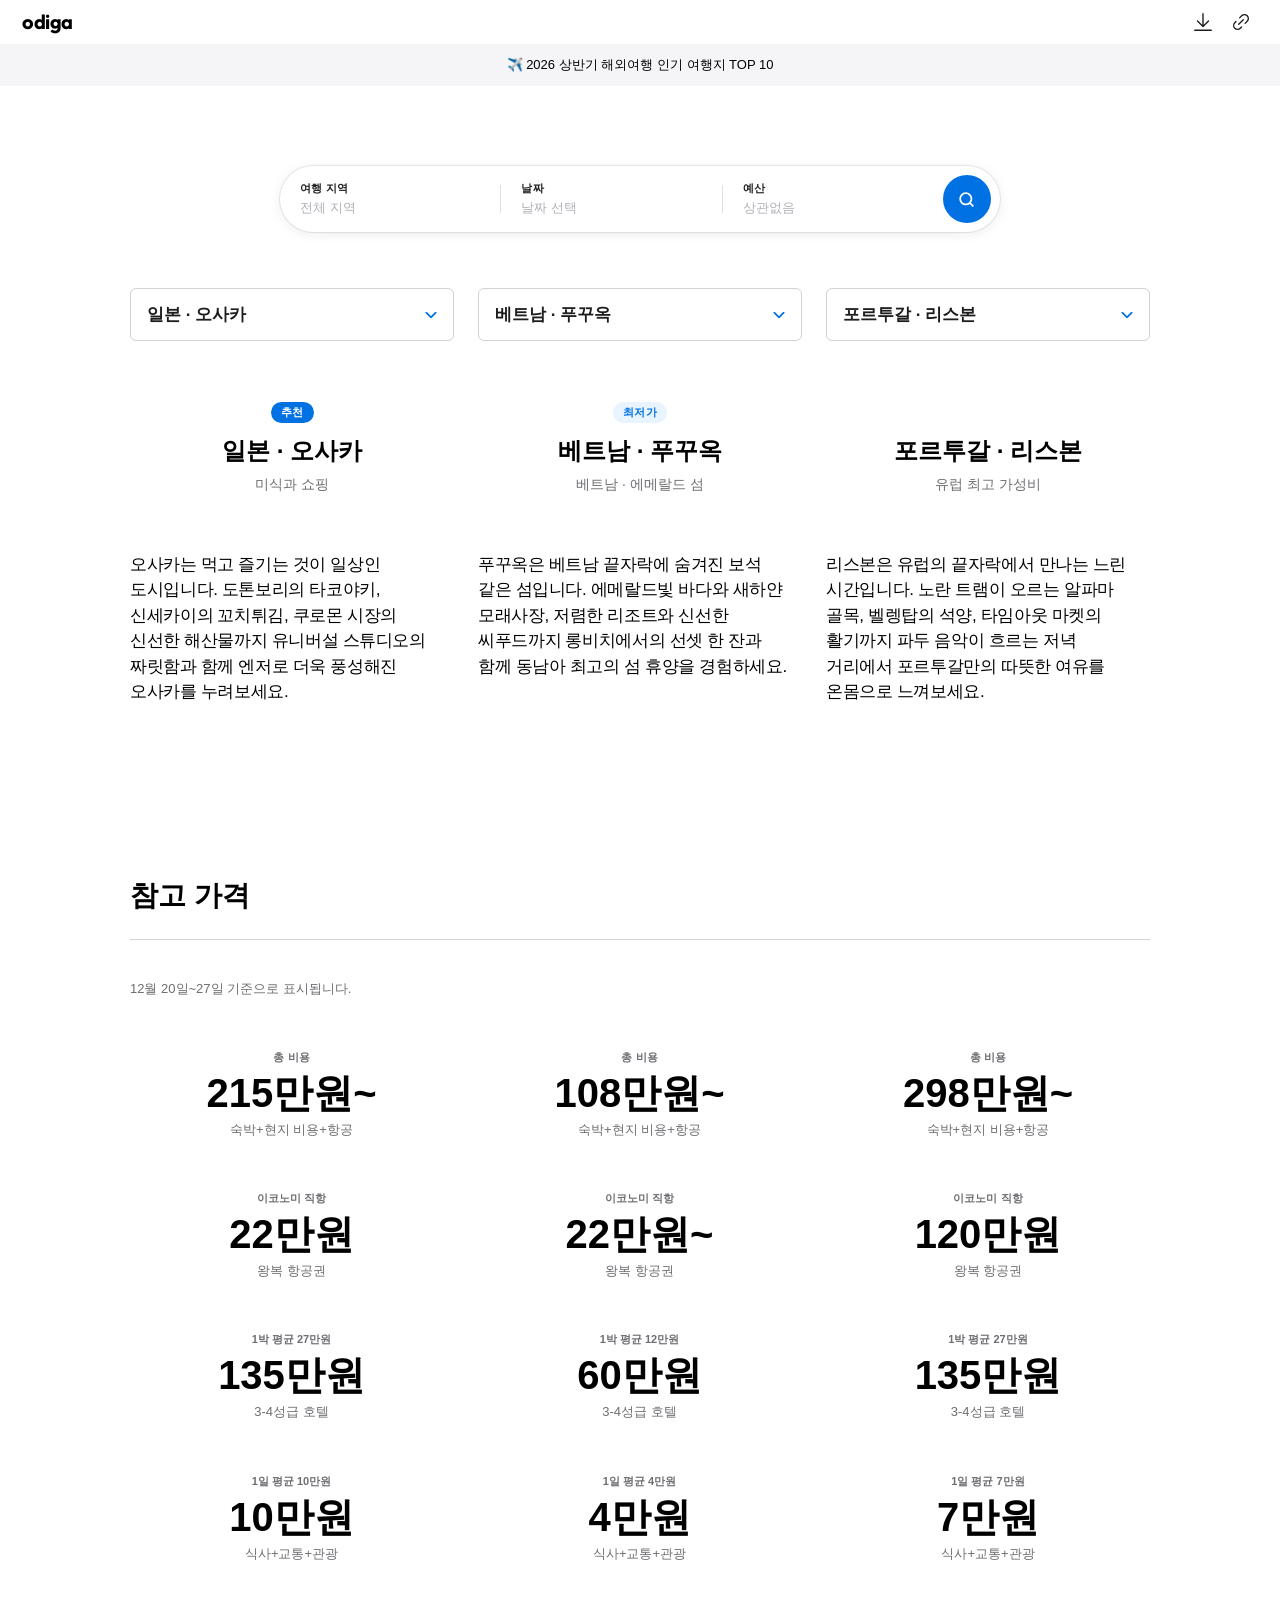
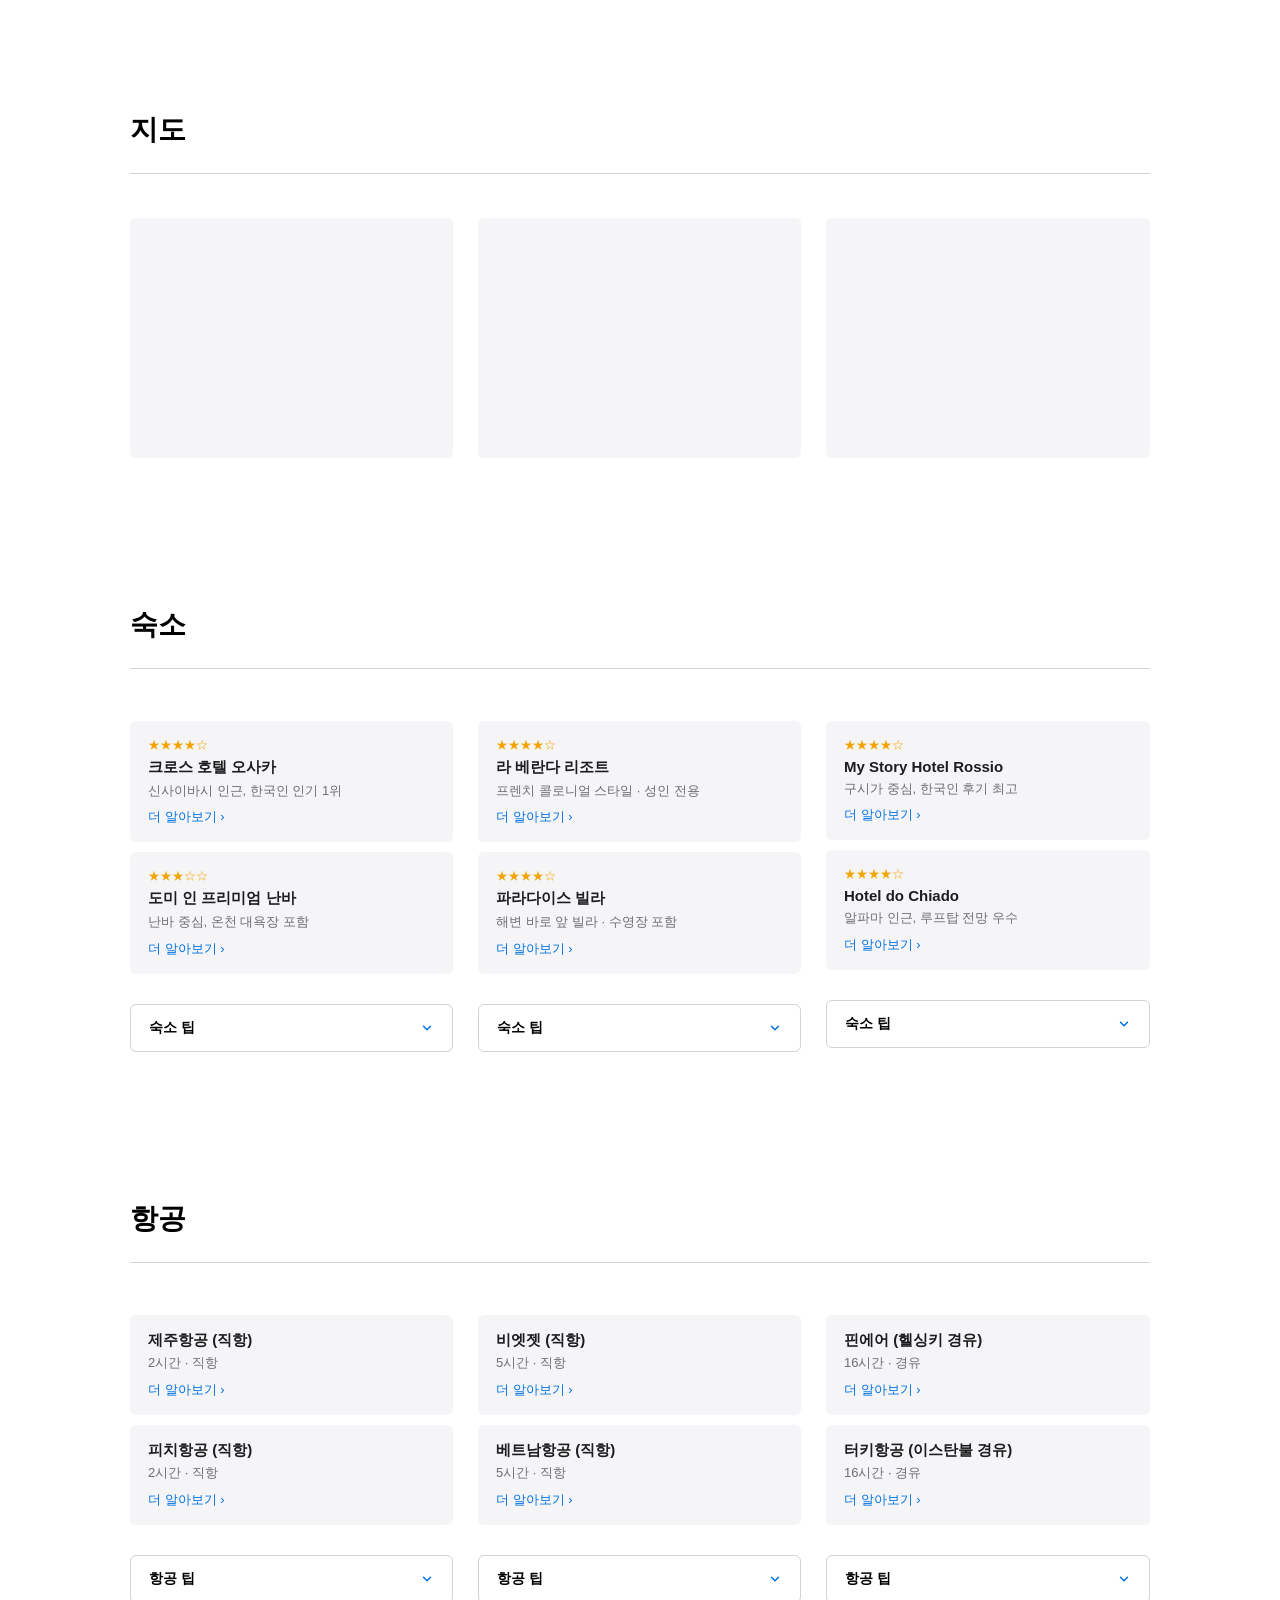
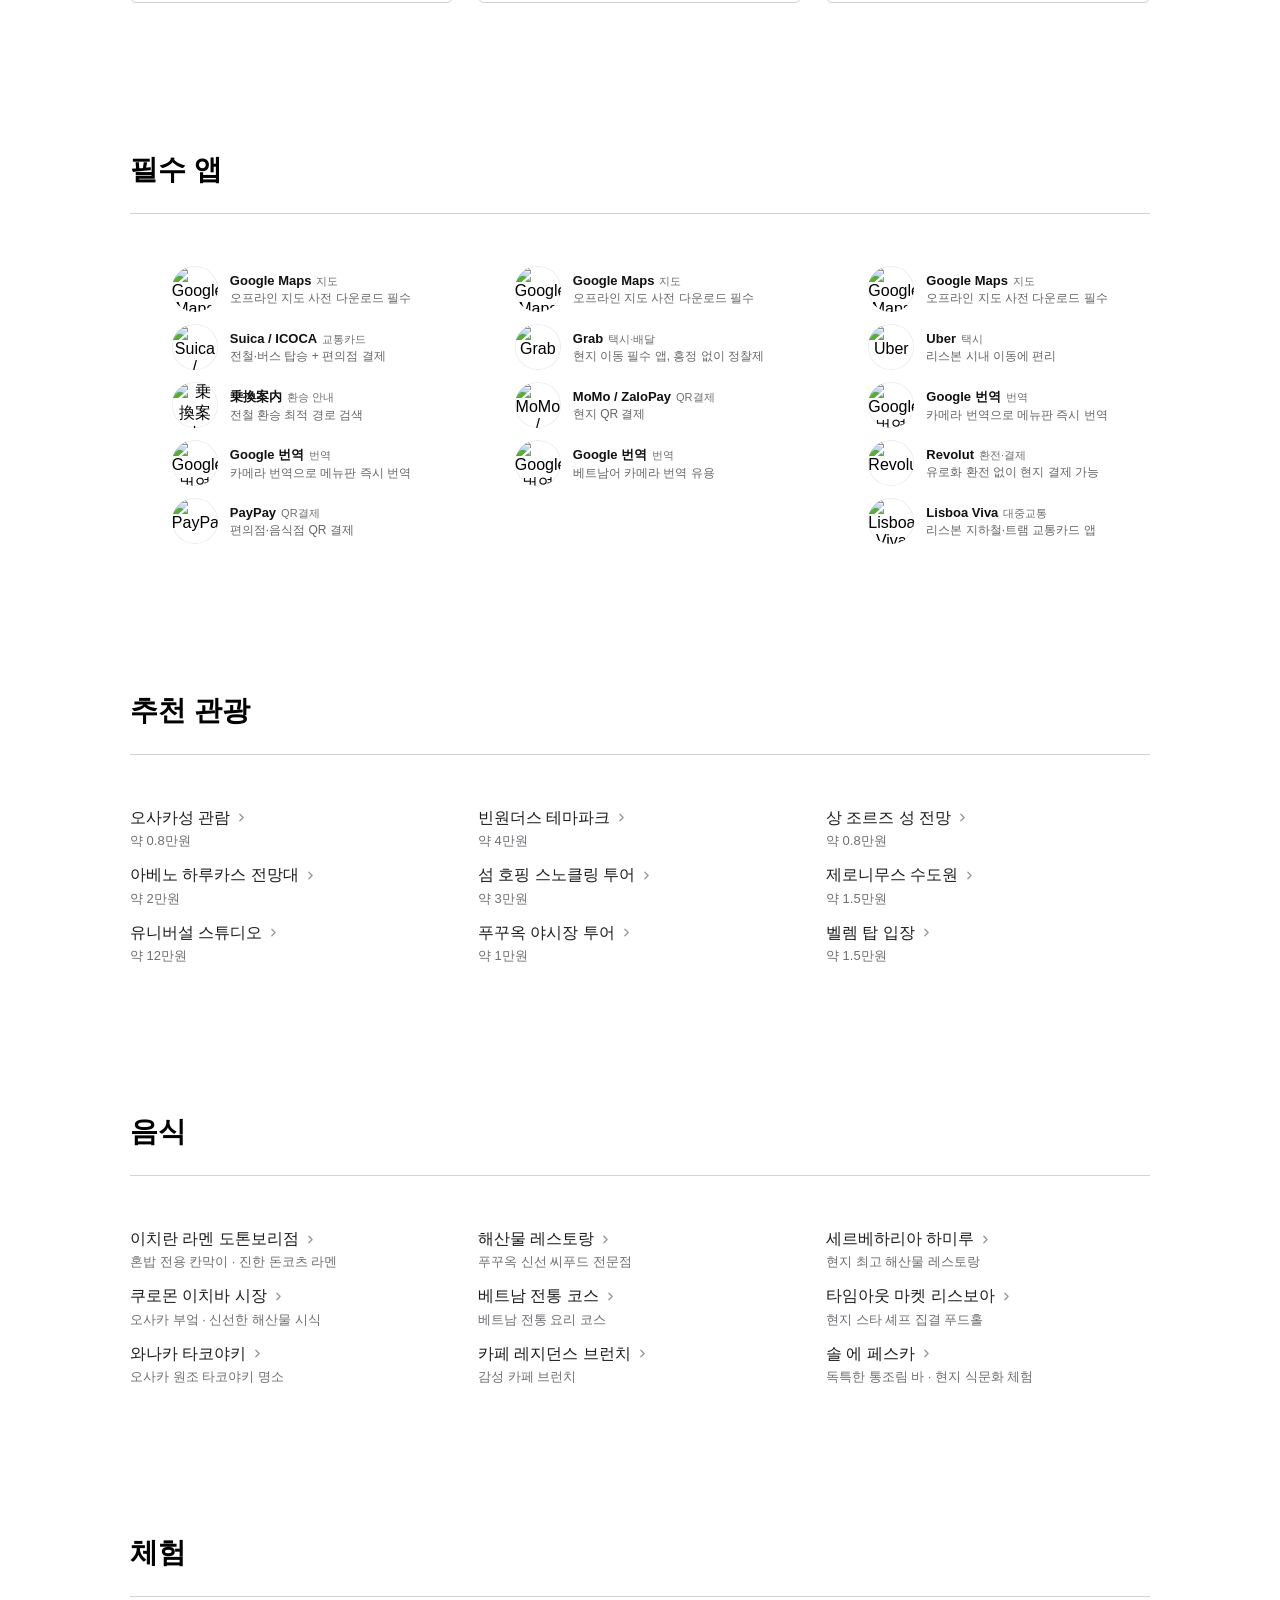
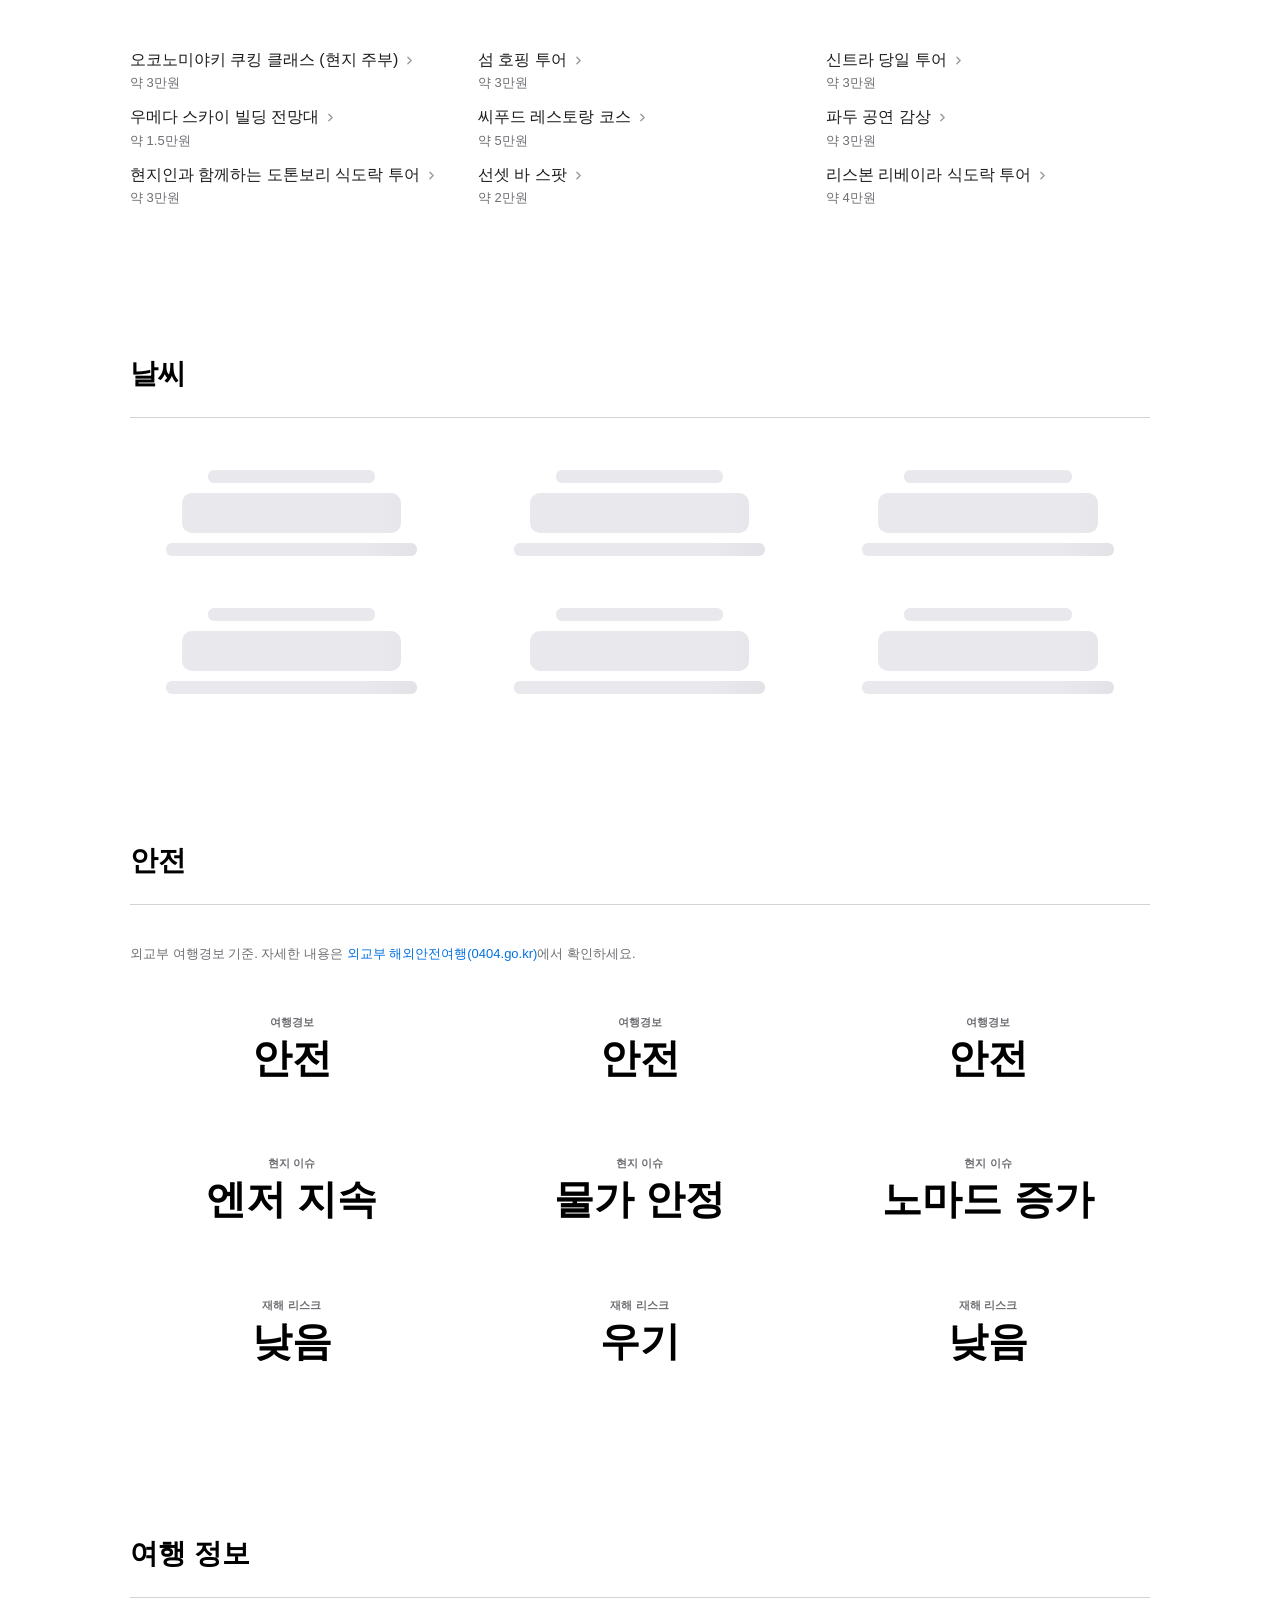
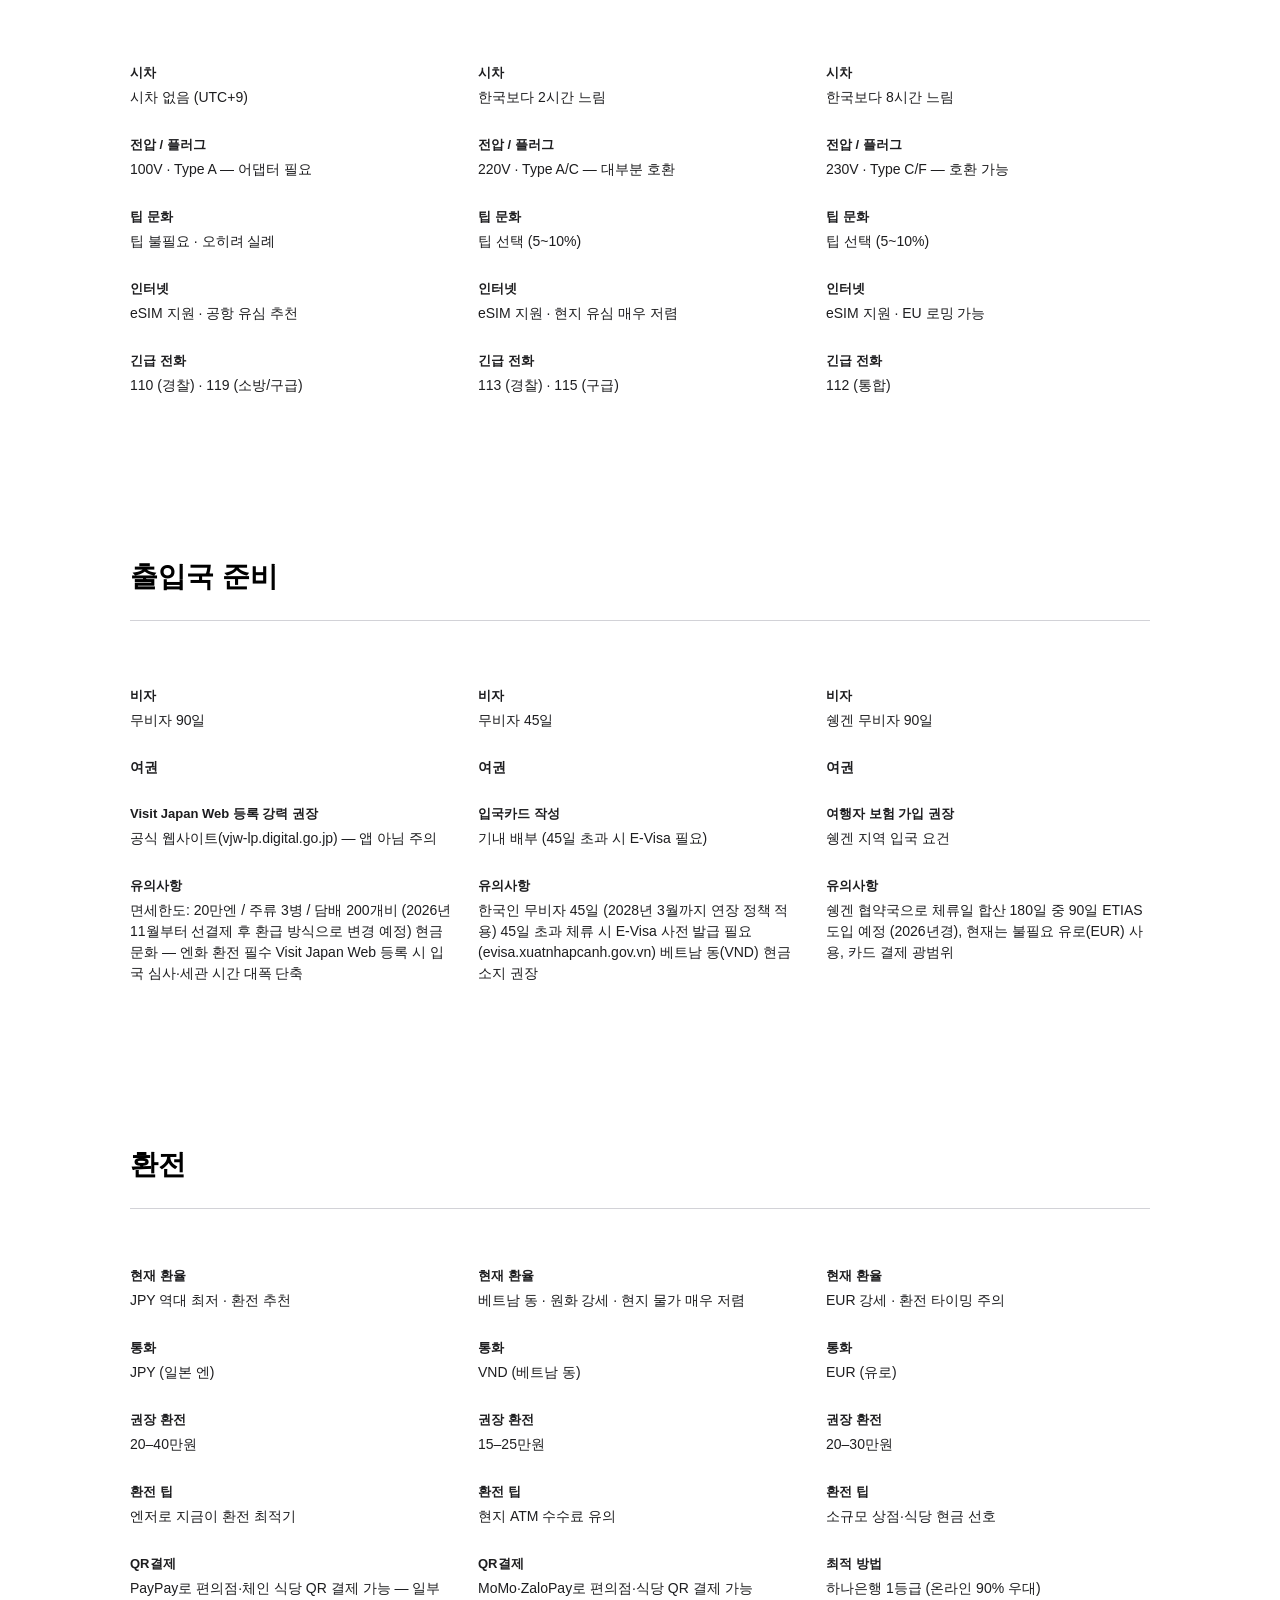
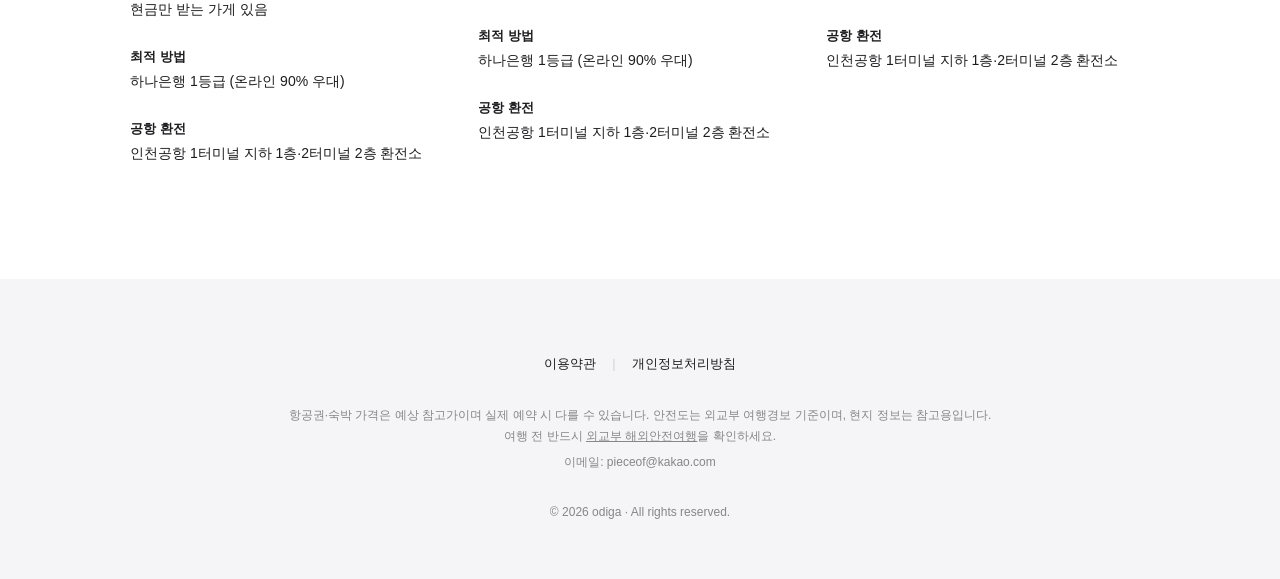
==== commit 120e2a17: "SEO: 네이버 서치어드바이저 소유권 확인 메타태그 추가" ====
--- a/index.html
+++ b/index.html
@@ -19,6 +19,7 @@
   <meta name="description" content="오사카, 방콕, 타이베이 등 인기 여행지의 항공·숙박·현지 비용을 한눈에 비교하세요. odiga가 최저가 기준으로 정리해드립니다.">
   <meta name="keywords" content="여행지 비교, 항공권 최저가, 해외여행, 오사카 여행, 방콕 여행, 타이베이 여행, 여행 예산">
   <meta name="author" content="odiga">
+  <meta name="naver-site-verification" content="34adfd6ae94ea97ff2d3a68078b83befe3e01915" />
   <link rel="canonical" href="https://odiga.kr/">
   <link rel="sitemap" type="application/xml" href="/sitemap.xml">
 
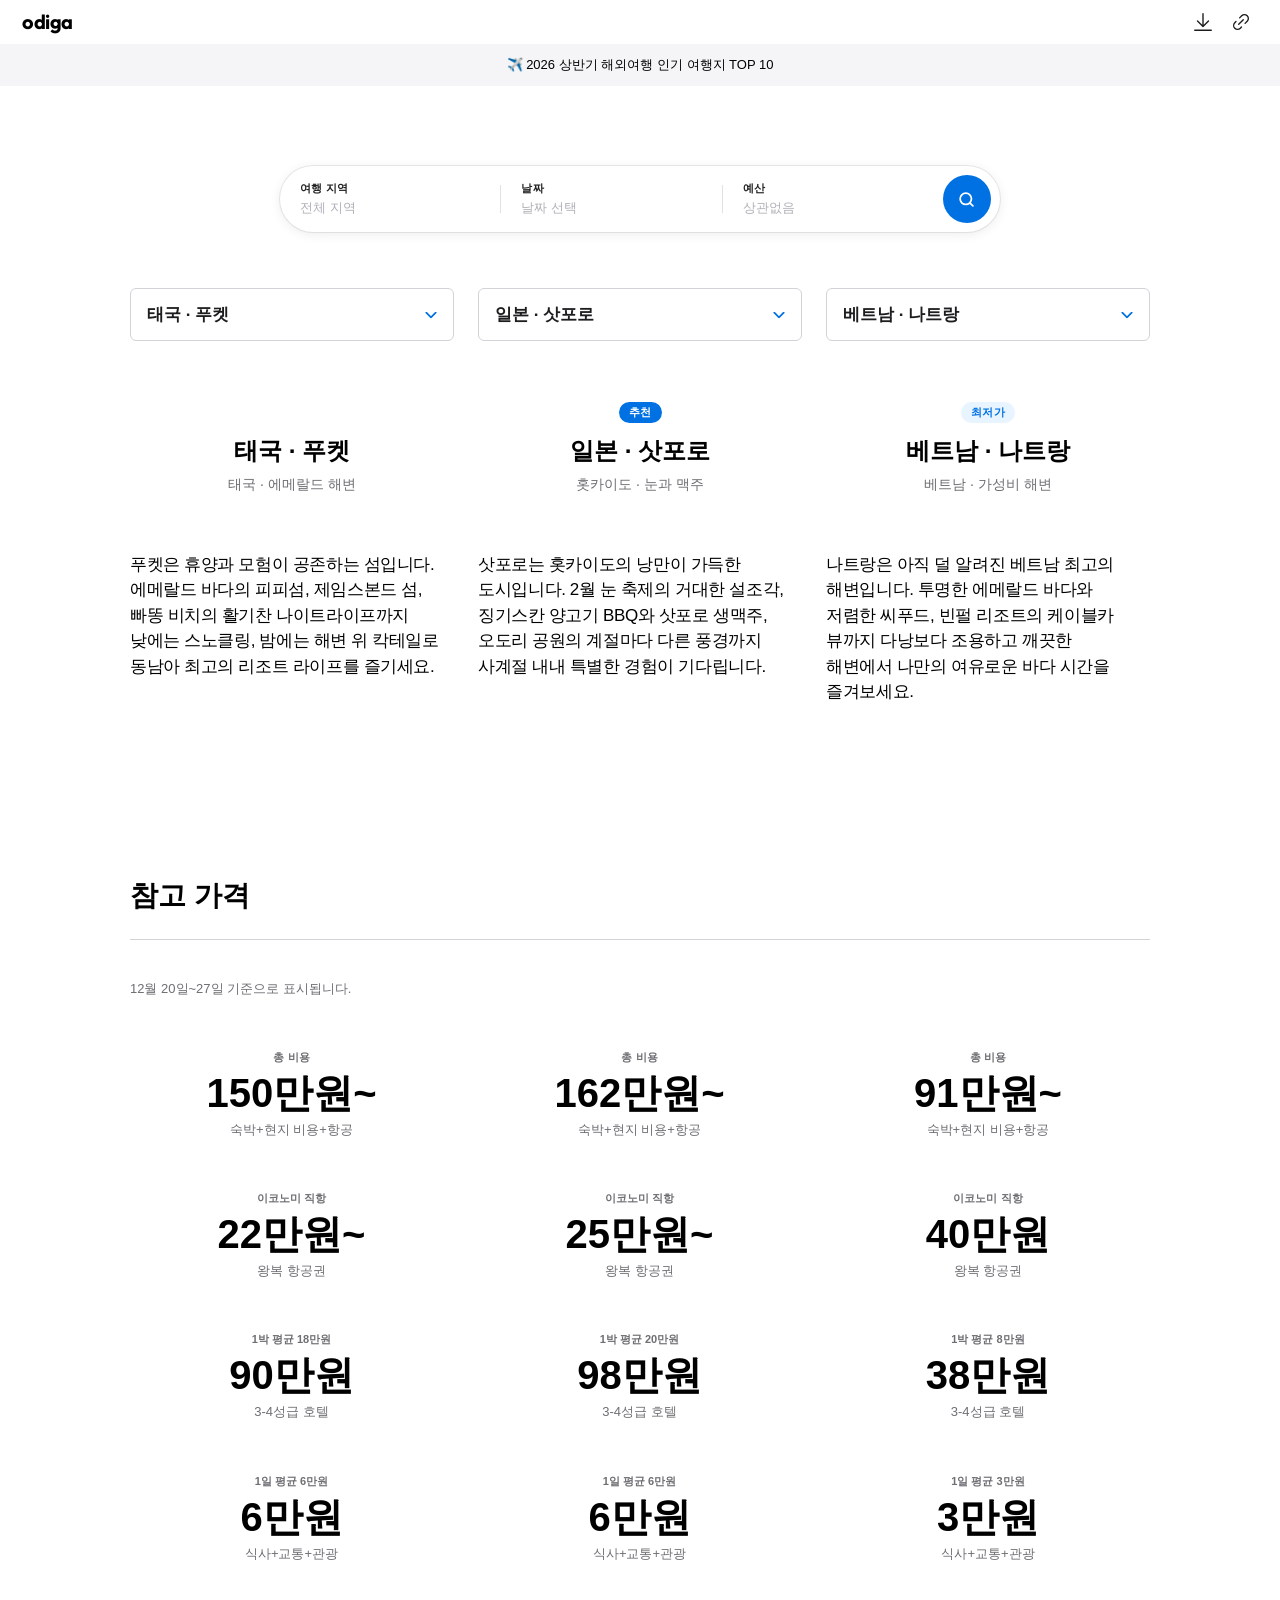
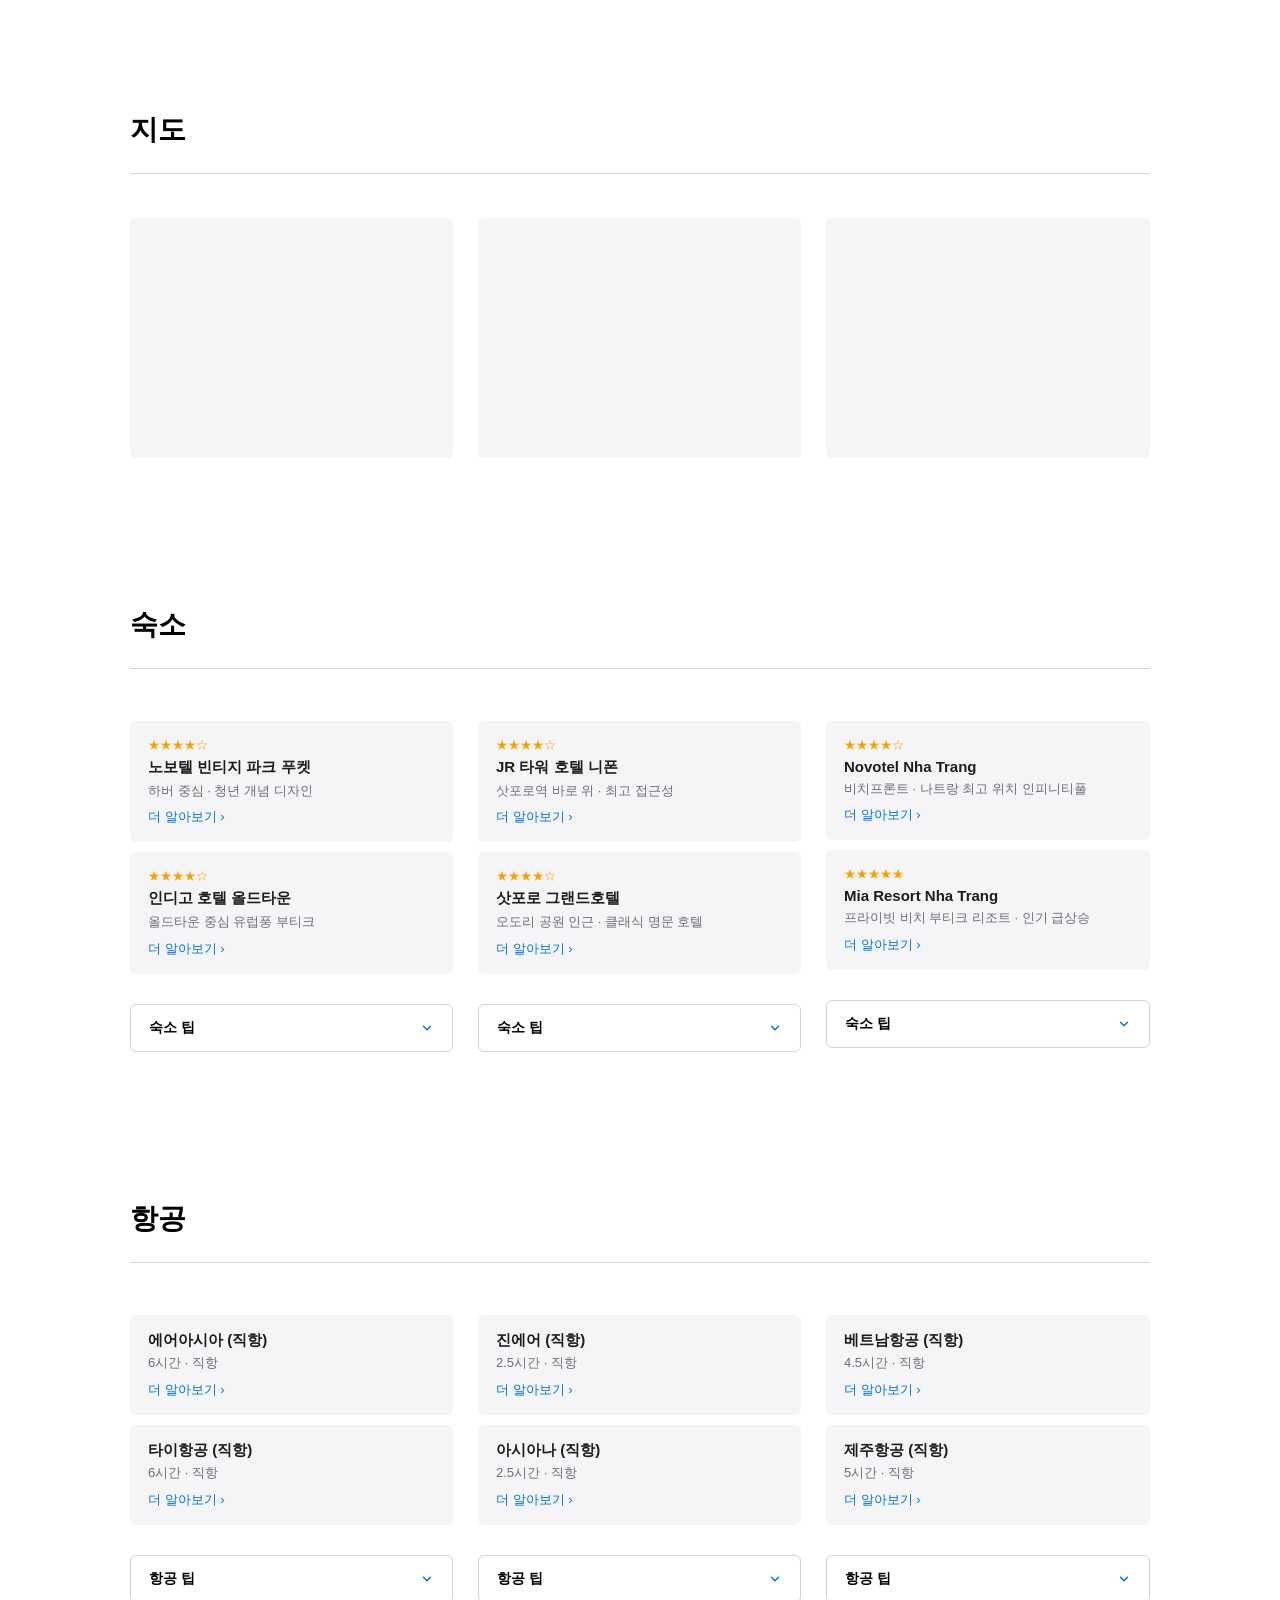
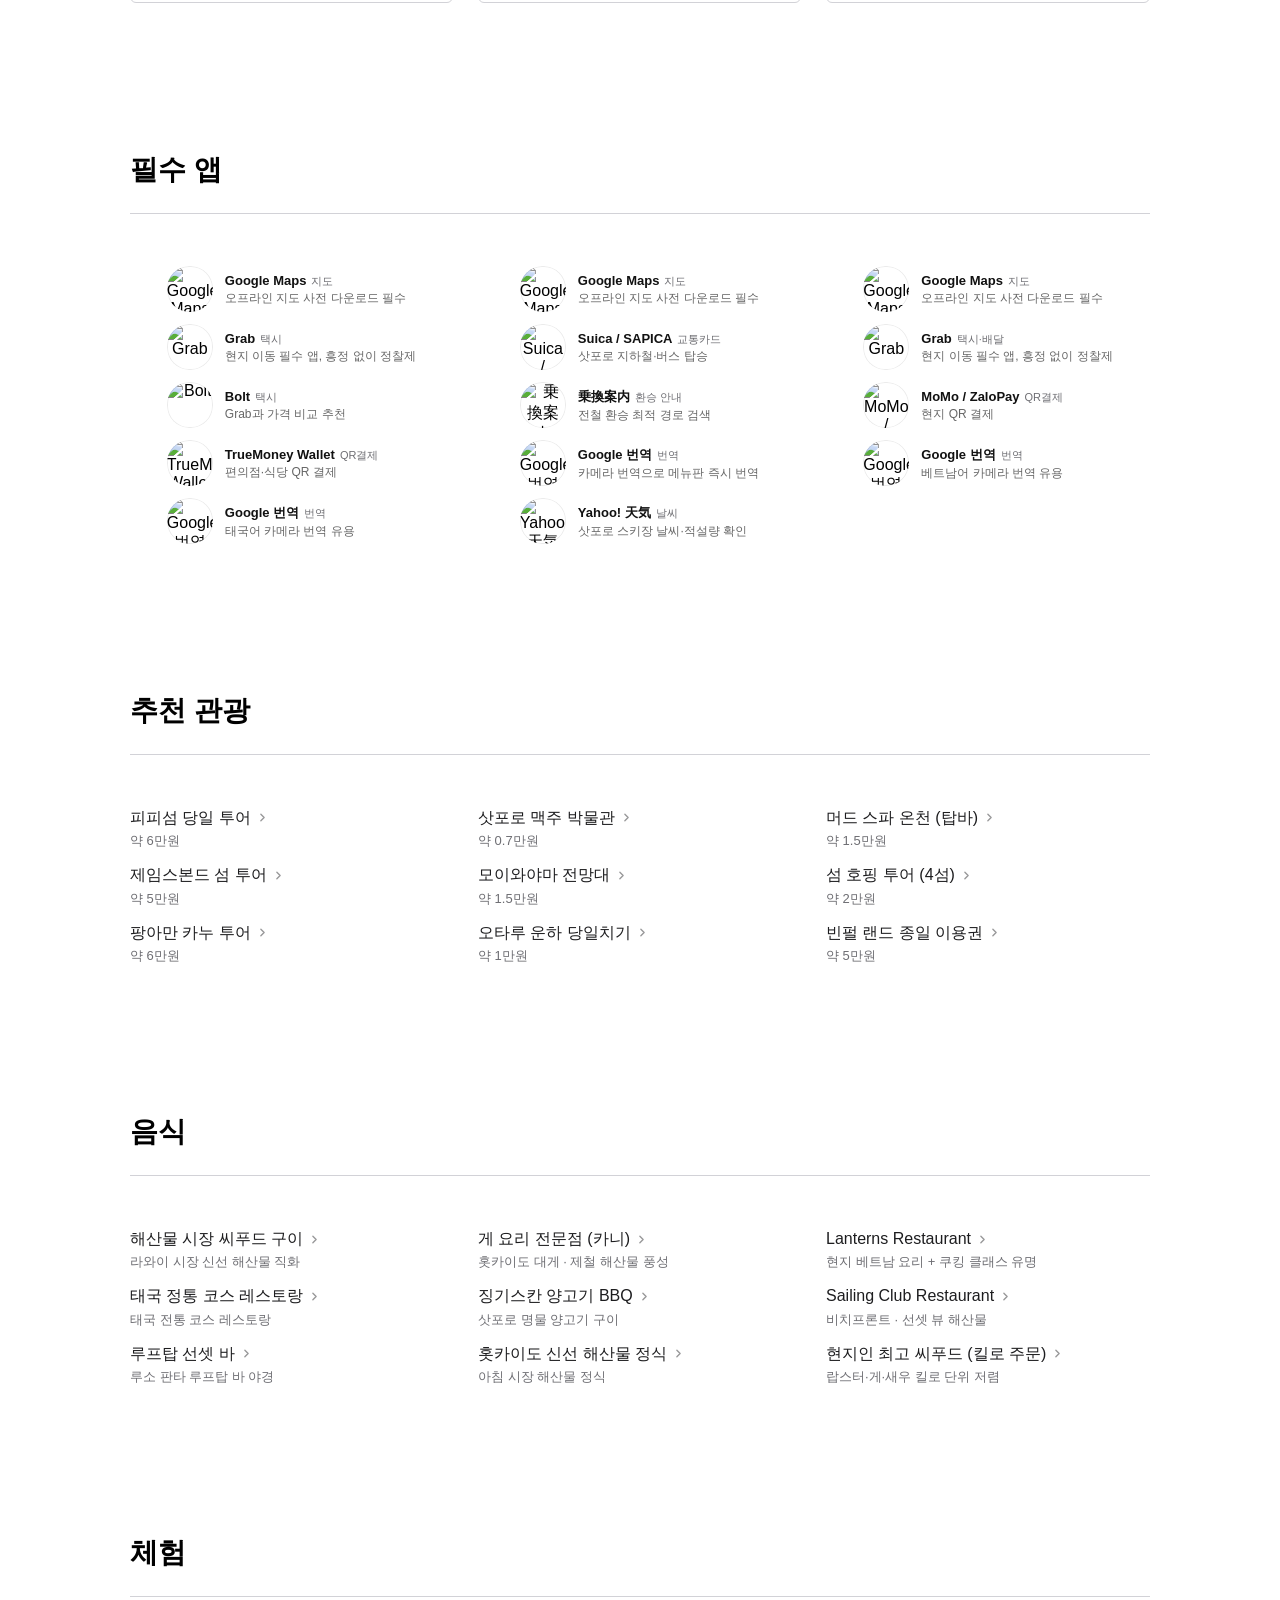
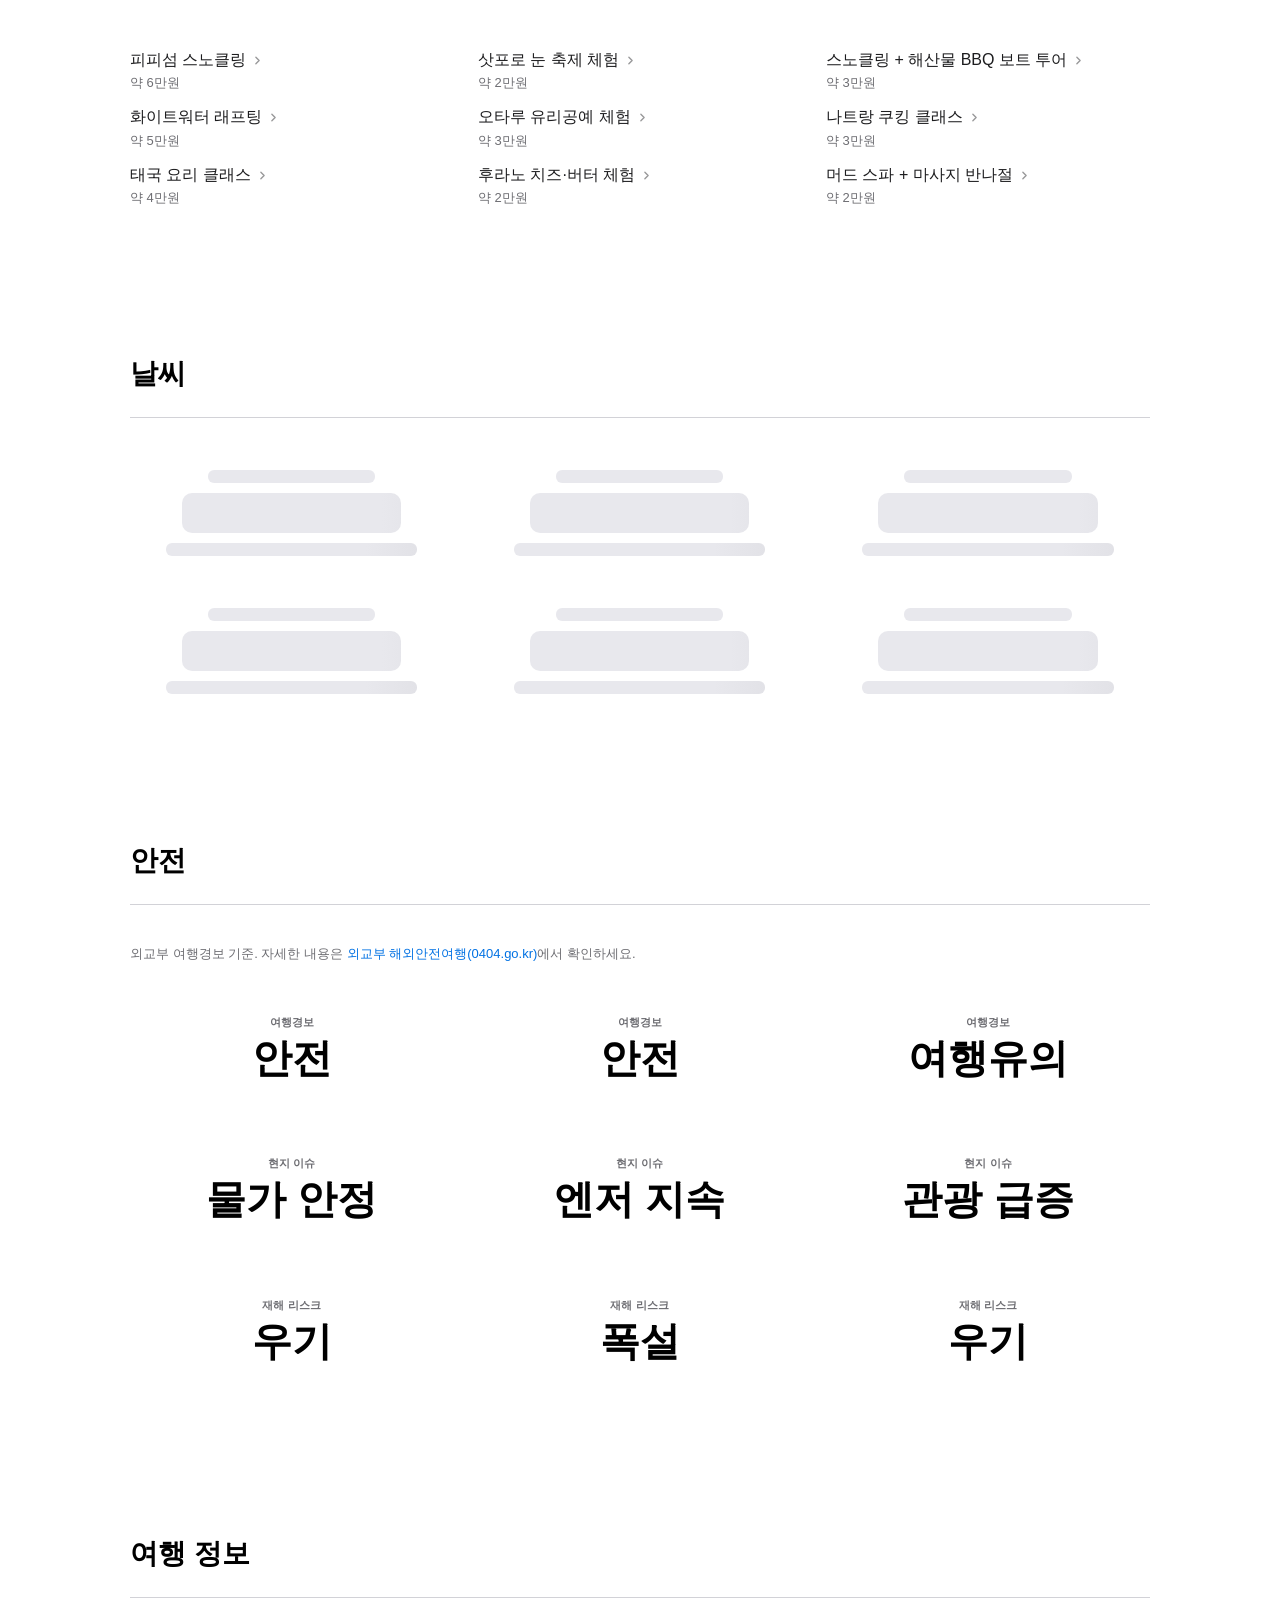
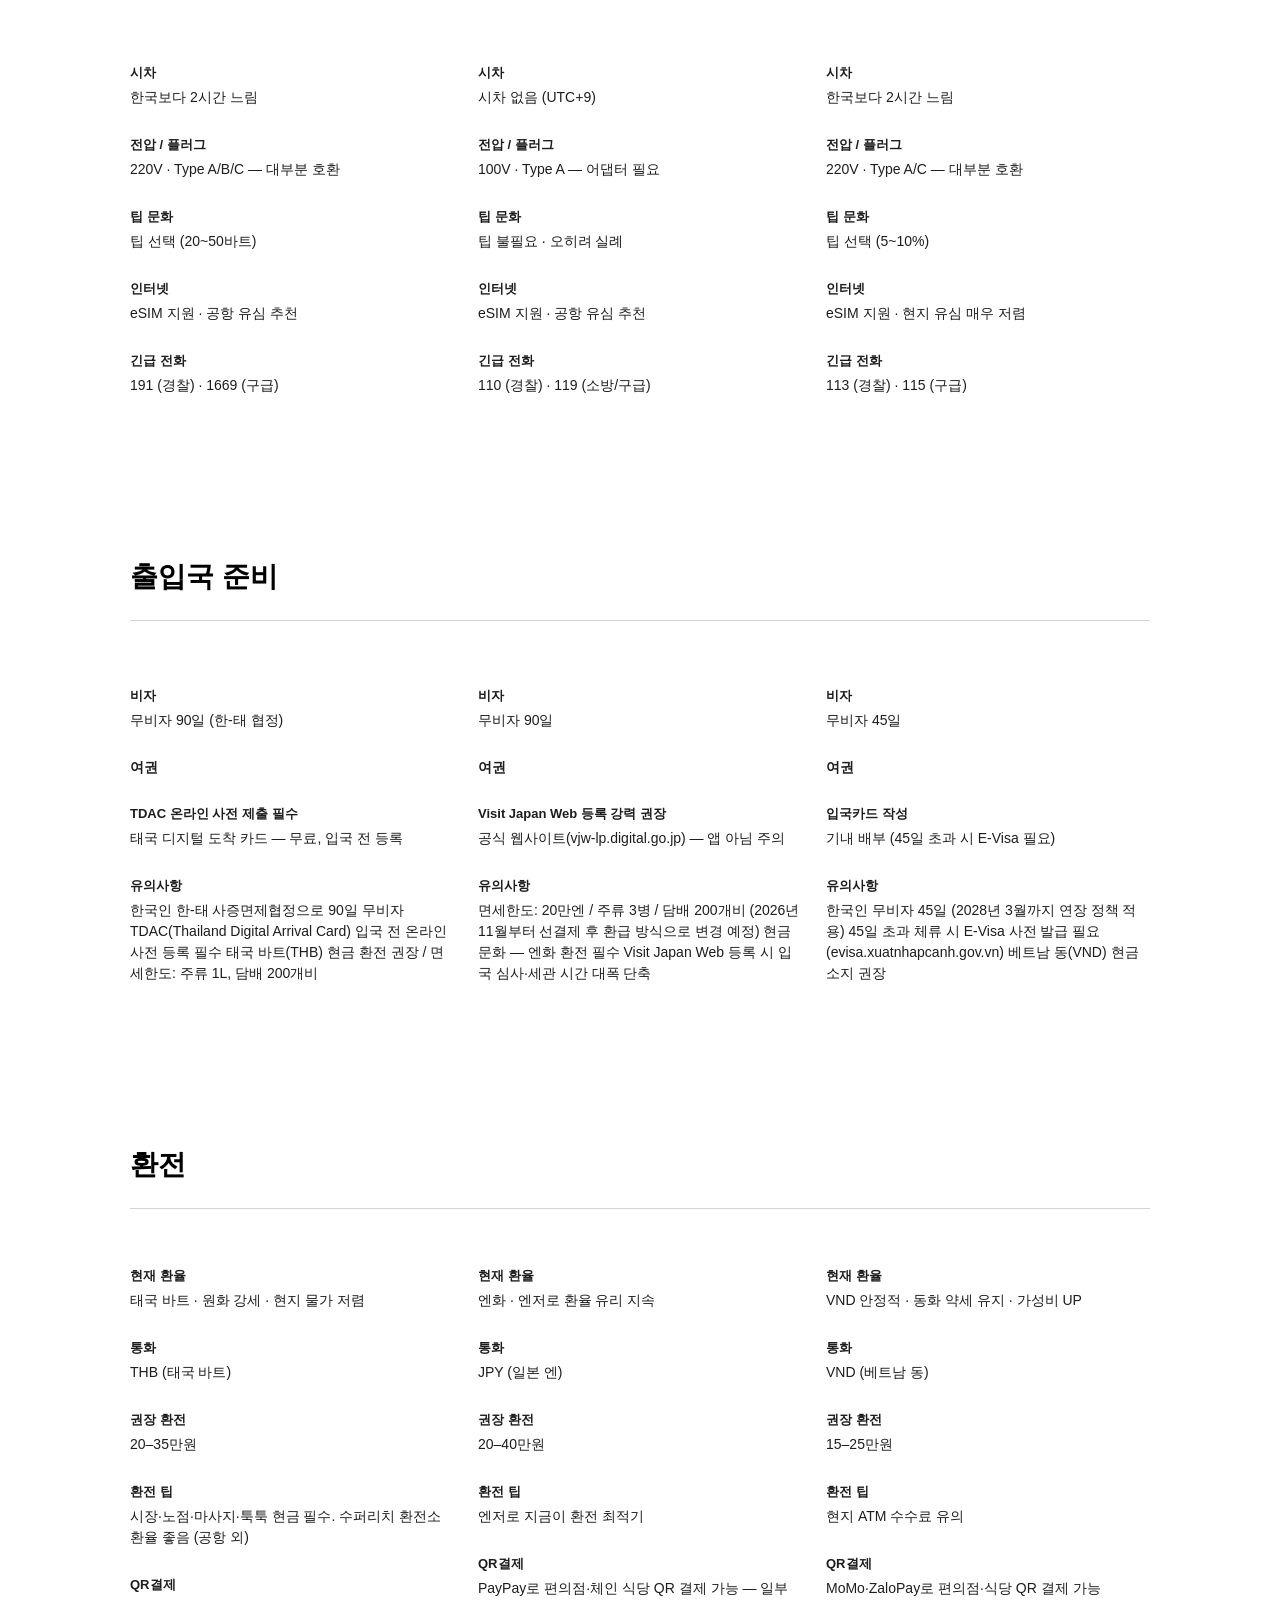
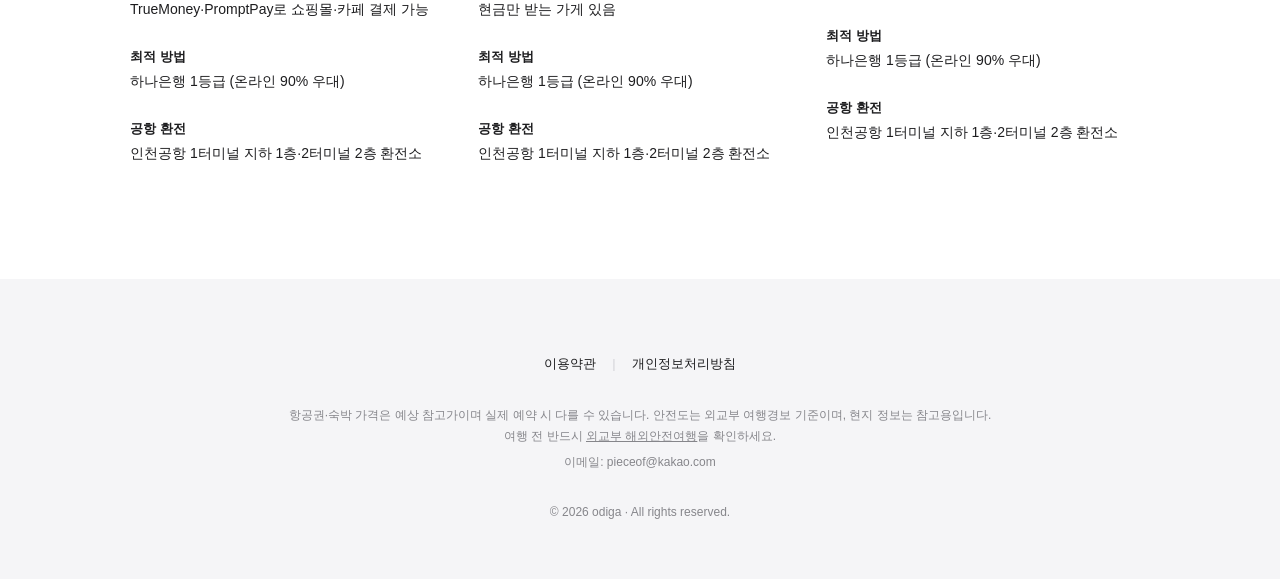
==== commit 55ec0f54: "Analytics: Google Analytics 4 트래킹 코드 추가 (G-9QB36900JM)" ====
--- a/index.html
+++ b/index.html
@@ -20,6 +20,16 @@
   <meta name="keywords" content="여행지 비교, 항공권 최저가, 해외여행, 오사카 여행, 방콕 여행, 타이베이 여행, 여행 예산">
   <meta name="author" content="odiga">
   <meta name="naver-site-verification" content="34adfd6ae94ea97ff2d3a68078b83befe3e01915" />
+
+  <!-- Google Analytics 4 -->
+  <script async src="https://www.googletagmanager.com/gtag/js?id=G-9QB36900JM"></script>
+  <script>
+    window.dataLayer = window.dataLayer || [];
+    function gtag(){dataLayer.push(arguments);}
+    gtag('js', new Date());
+    gtag('config', 'G-9QB36900JM');
+  </script>
+
   <link rel="canonical" href="https://odiga.kr/">
   <link rel="sitemap" type="application/xml" href="/sitemap.xml">
 
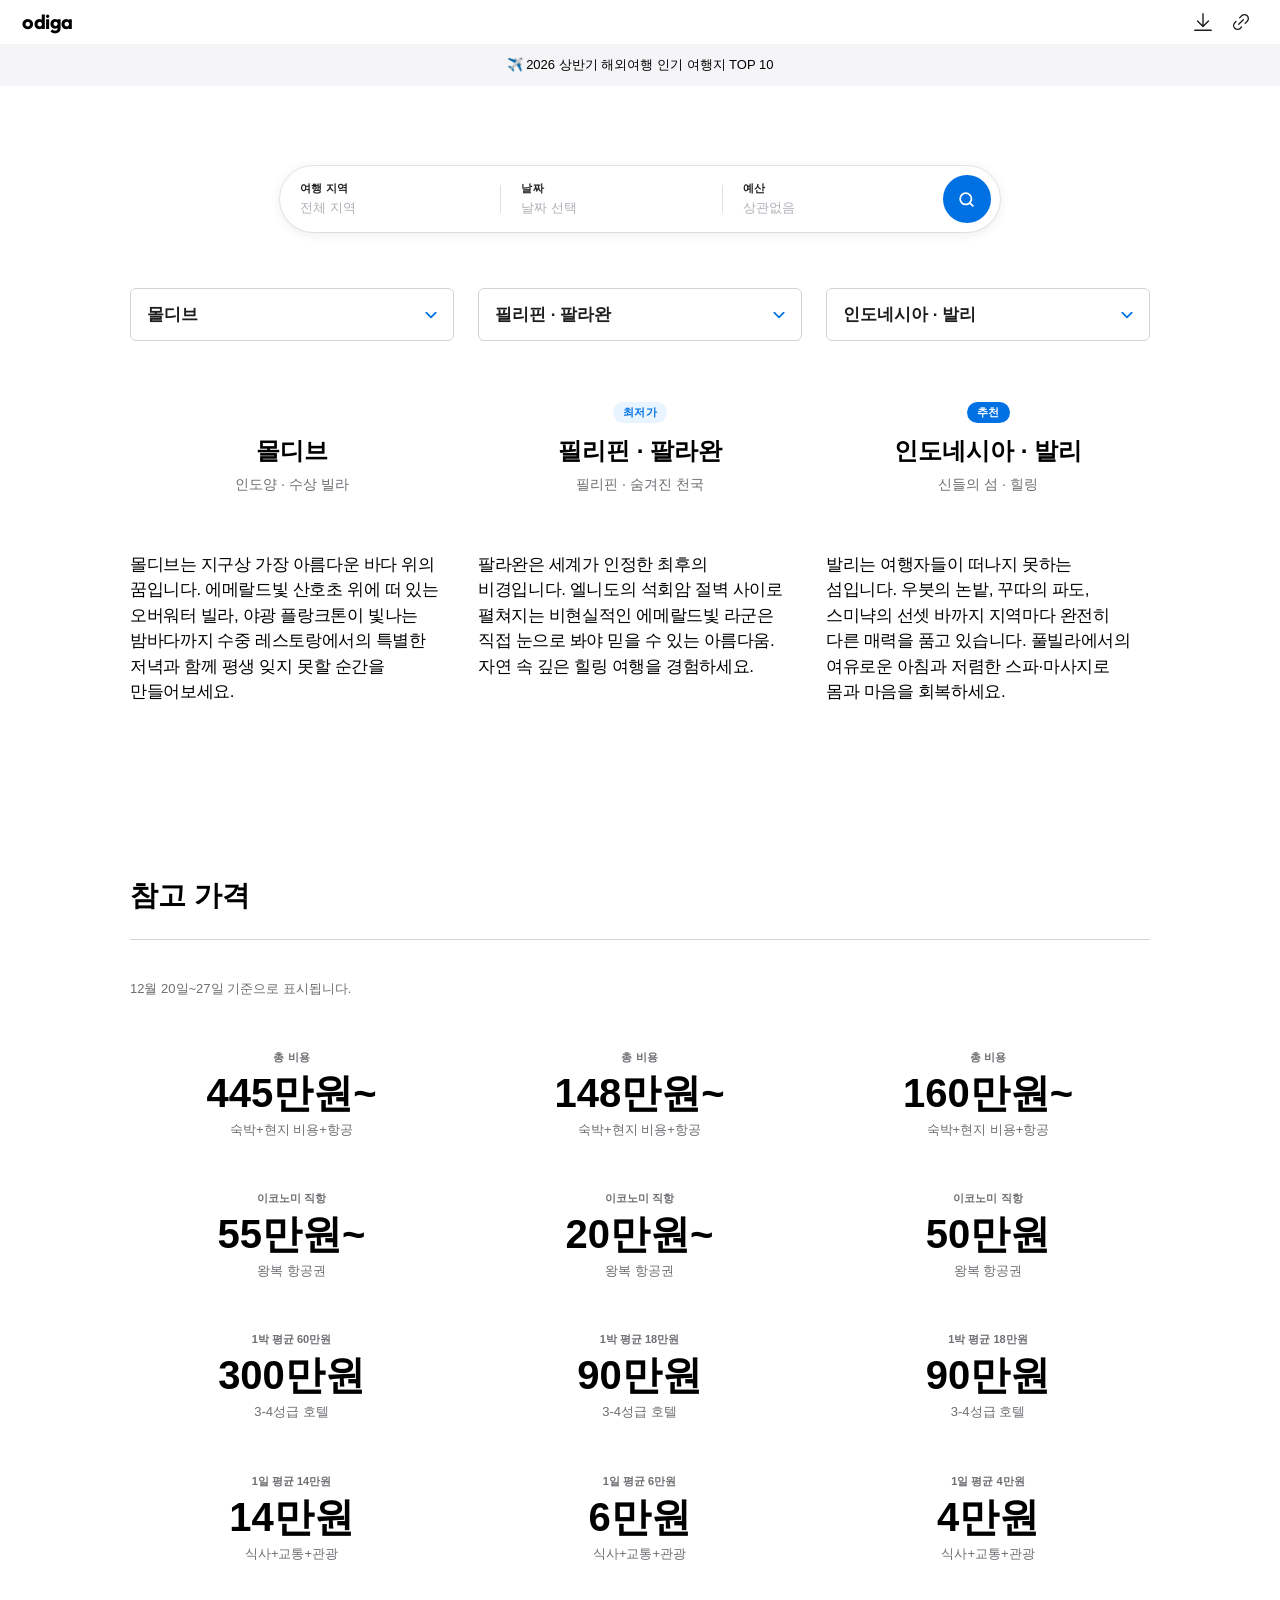
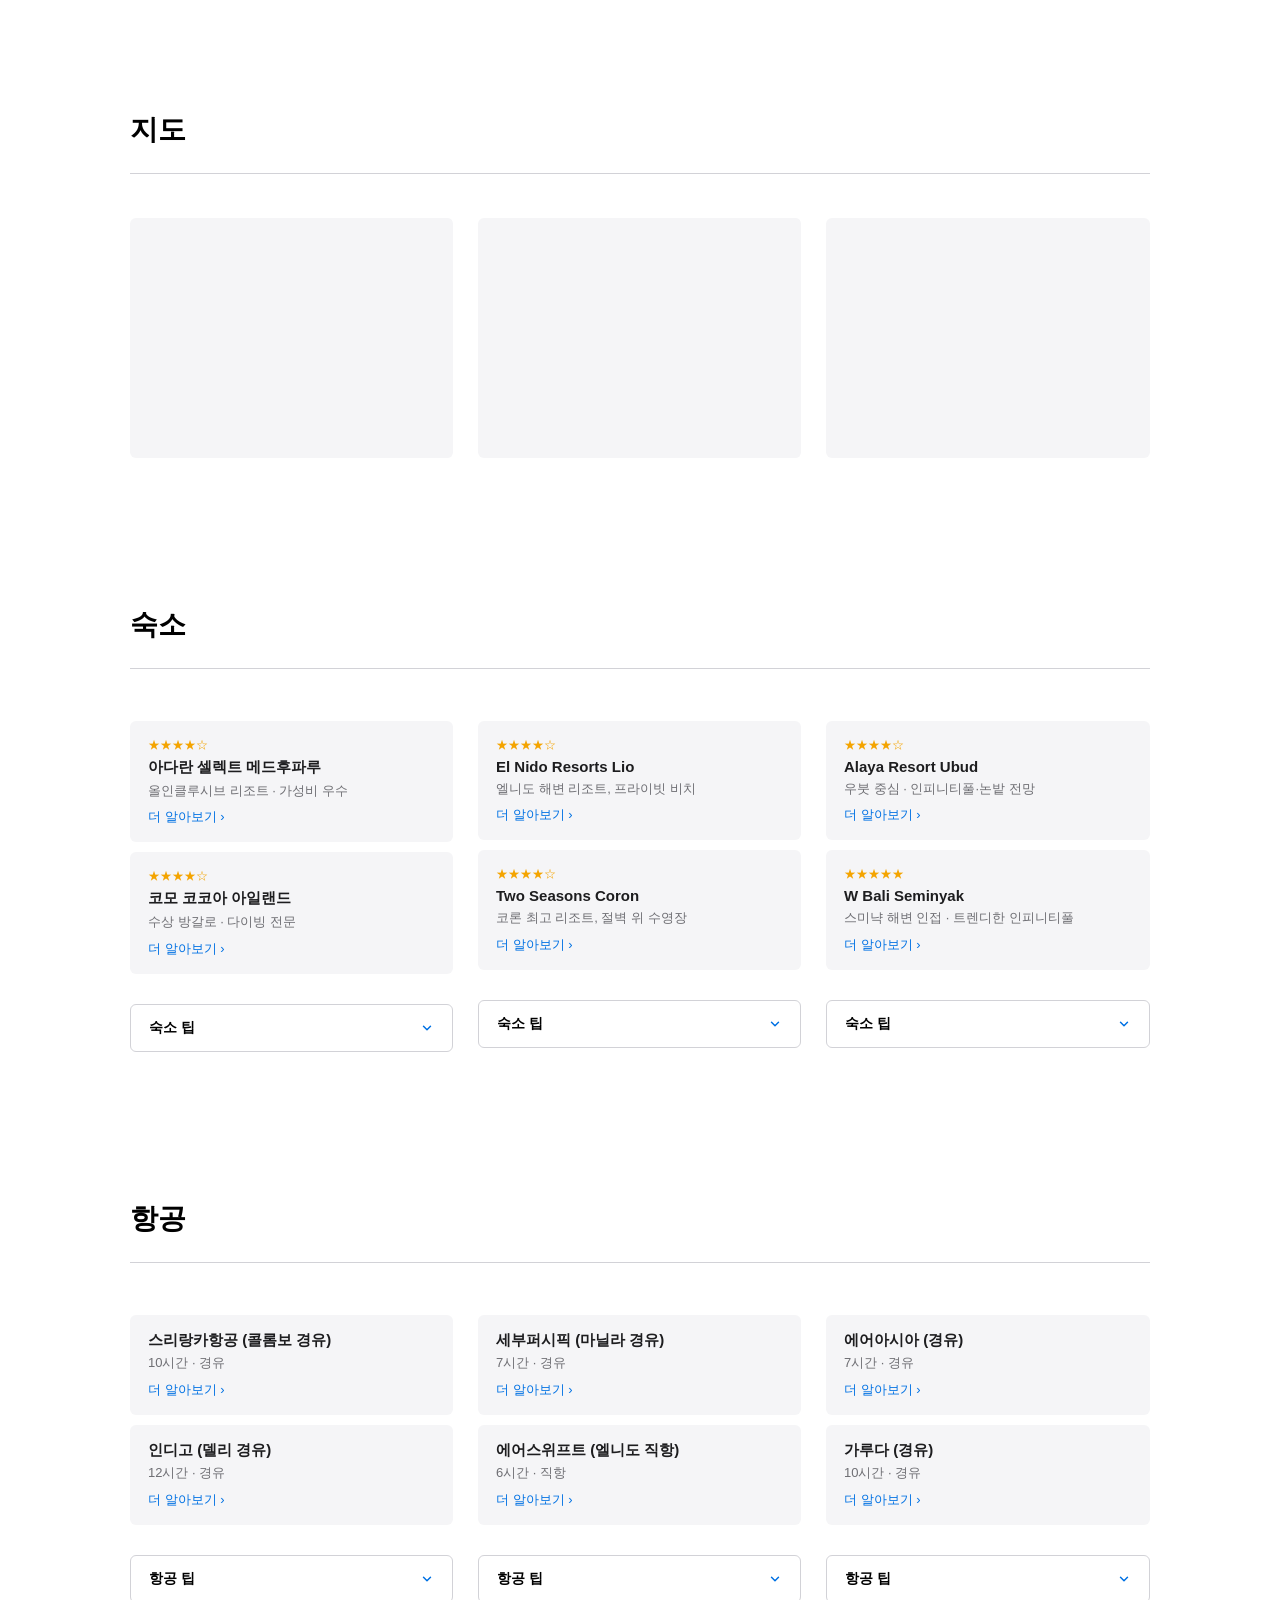
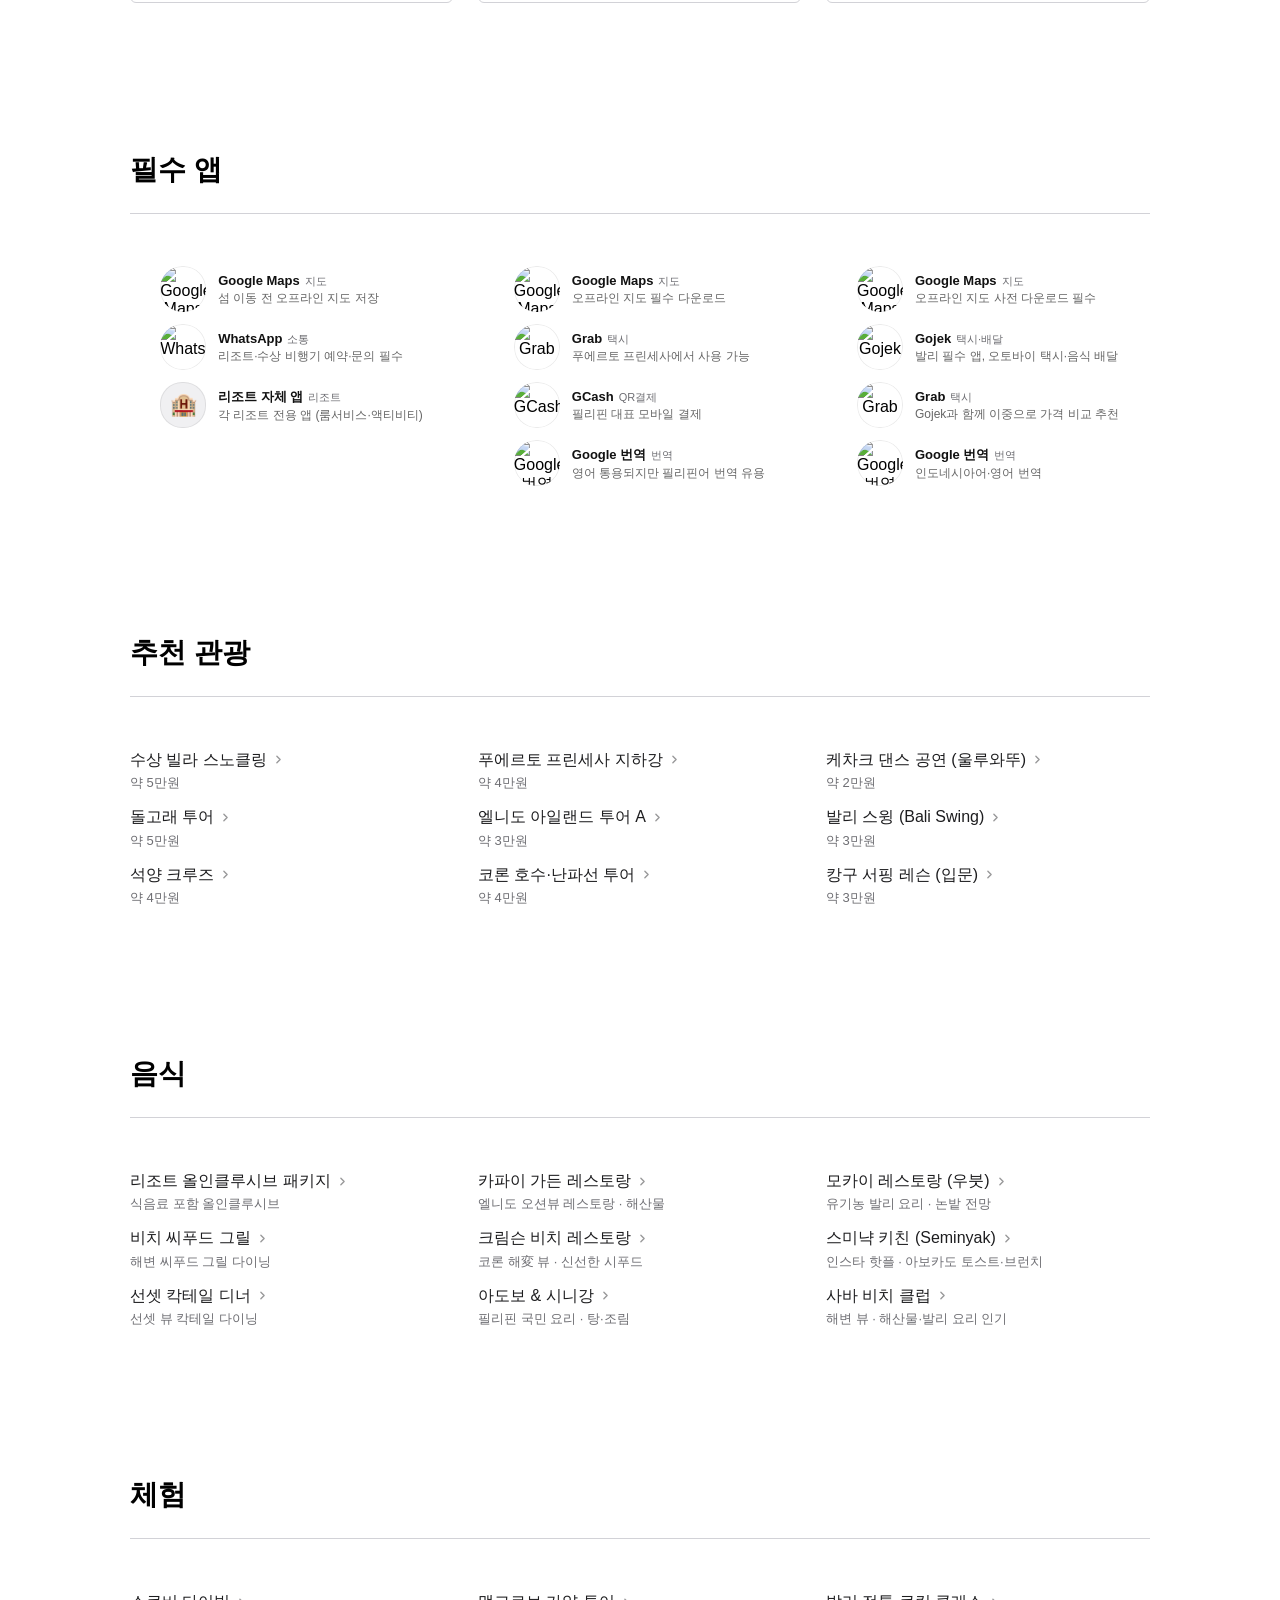
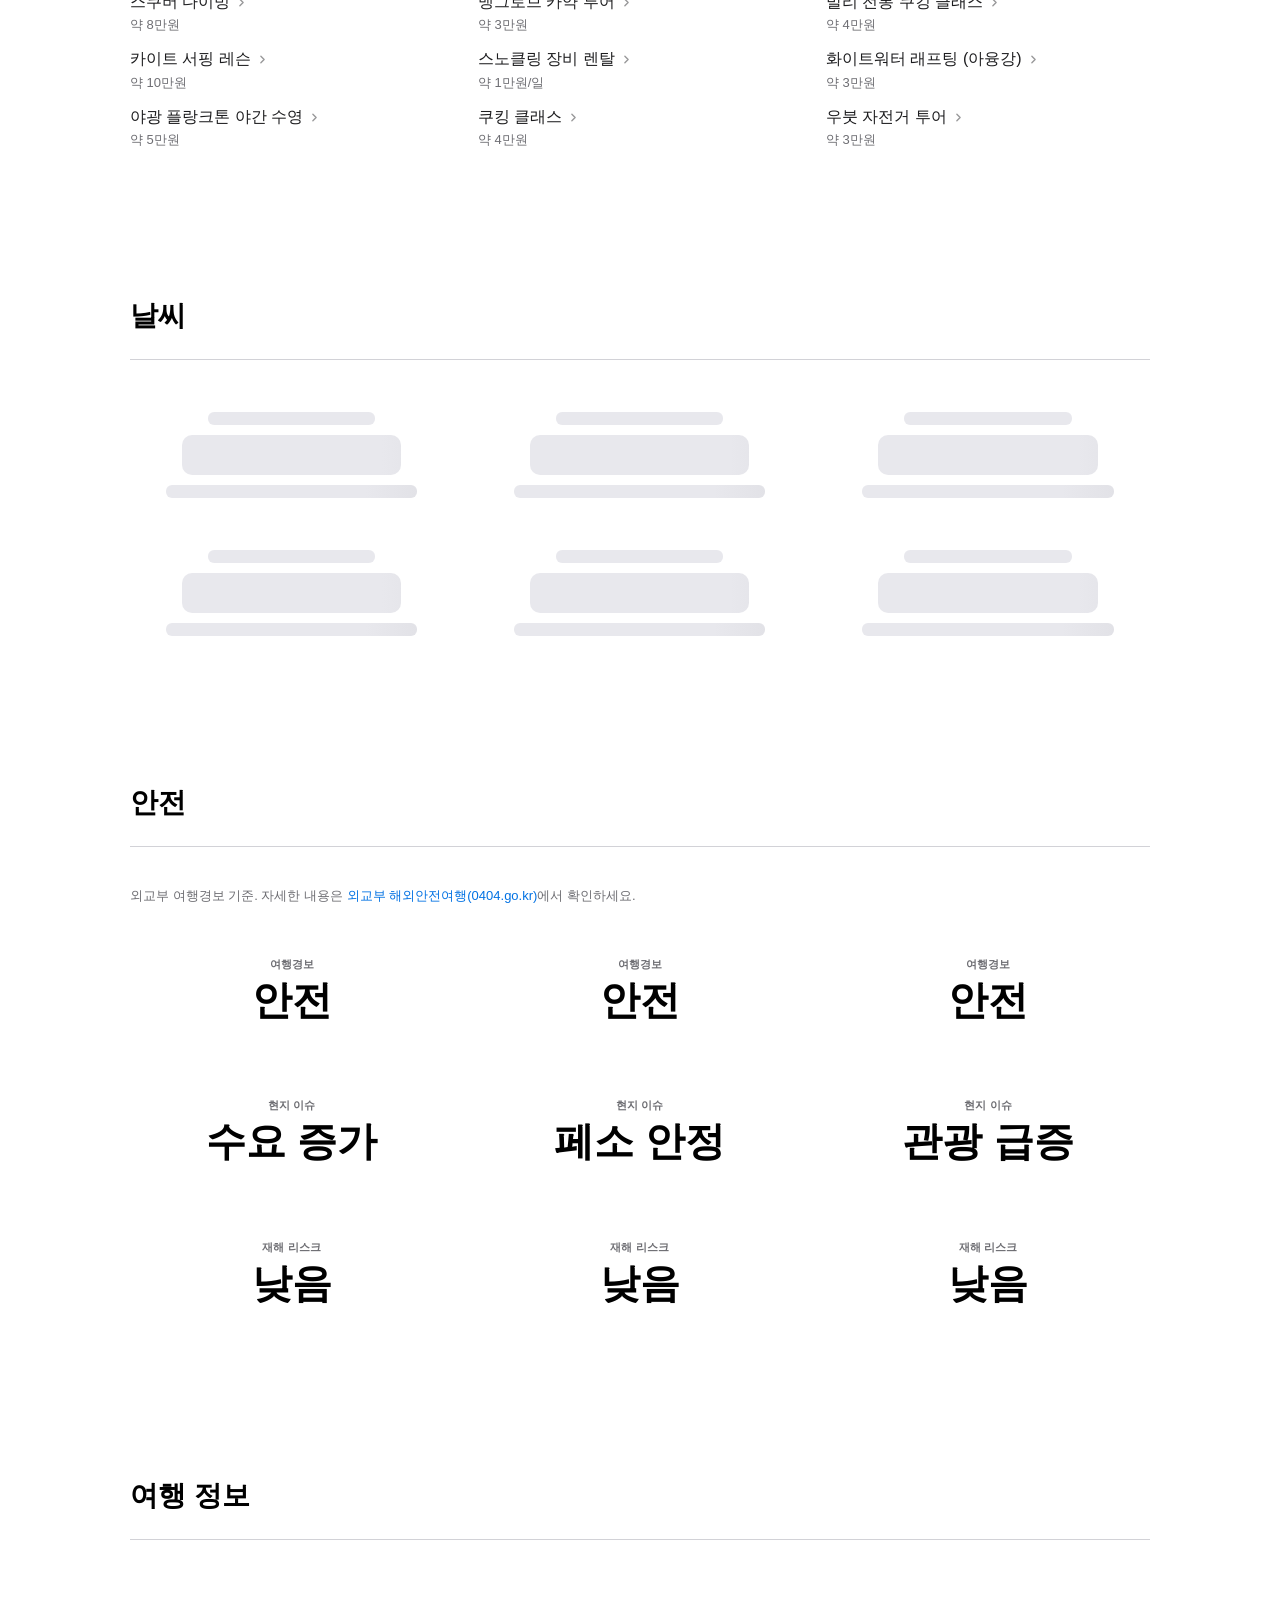
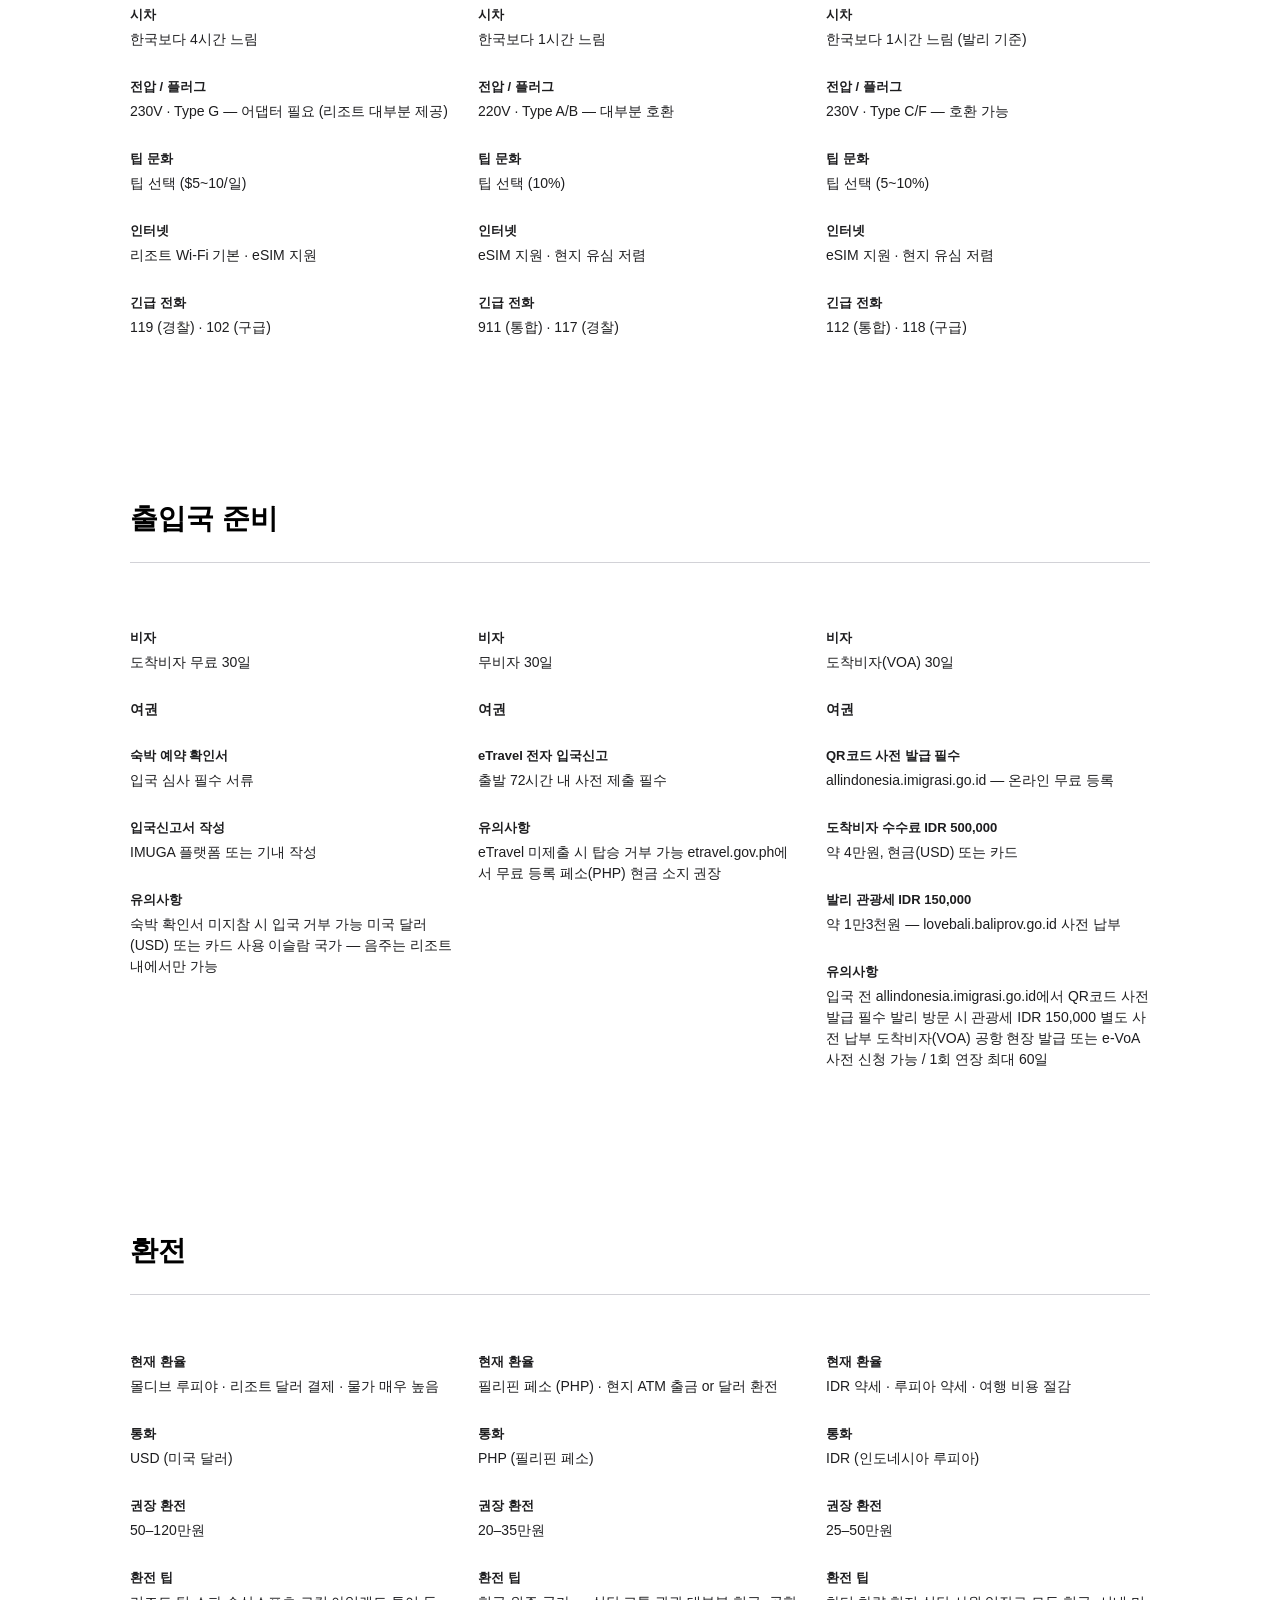
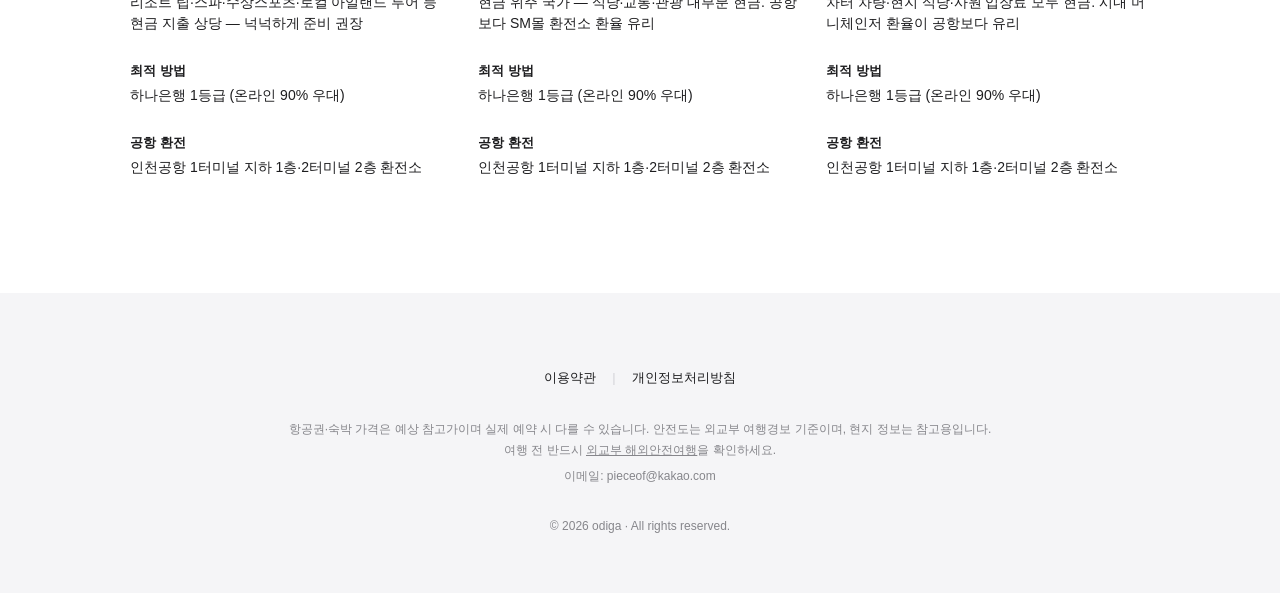
==== commit 73e68d7e: "Update index.html" ====
--- a/index.html
+++ b/index.html
@@ -13,12 +13,12 @@
   </script>
   <meta charset="UTF-8" />
   <meta name="viewport" content="width=device-width, initial-scale=1.0" />
-  <title>여행지 비교 — odiga</title>
+  <title>오디가(odiga) — 여행지 비교 | 어디가 더 좋을까? 어디가지 고민될 때</title>
 
   <!-- ── SEO & Open Graph ── -->
-  <meta name="description" content="오사카, 방콕, 타이베이 등 인기 여행지의 항공·숙박·현지 비용을 한눈에 비교하세요. odiga가 최저가 기준으로 정리해드립니다.">
-  <meta name="keywords" content="여행지 비교, 항공권 최저가, 해외여행, 오사카 여행, 방콕 여행, 타이베이 여행, 여행 예산">
-  <meta name="author" content="odiga">
+  <meta name="description" content="오디가(odiga)에서 오사카, 방콕, 타이베이 등 인기 여행지의 항공·숙박·현지 비용을 한눈에 비교하세요. 어디가 더 좋을까? 어디가지 고민될 때, 오디가 최저가 기준으로 정리해드립니다.">
+  <meta name="keywords" content="오디가, 어디가, odiga, 어디, 오디, 어디가지, 여행지 비교, 항공권 최저가, 해외여행, 오사카 여행, 방콕 여행, 타이베이 여행, 여행 예산, 여행 비용 비교">
+  <meta name="author" content="오디가 odiga">
   <meta name="naver-site-verification" content="34adfd6ae94ea97ff2d3a68078b83befe3e01915" />
 
   <!-- Google Analytics 4 -->
@@ -42,7 +42,7 @@
   <meta property="og:image:width" content="1200">
   <meta property="og:image:height" content="630">
   <meta property="og:locale" content="ko_KR">
-  <meta property="og:site_name" content="odiga">
+  <meta property="og:site_name" content="오디가(odiga)">
 
   <!-- Twitter Card -->
   <meta name="twitter:card" content="summary_large_image">
@@ -82,14 +82,14 @@
 
       var title, desc;
       if (names.length === 1) {
-        title = names[0] + ' 여행 정보 — odiga';
-        desc = names[0] + ' 여행의 항공·숙박·날씨·안전 정보를 한눈에 확인하세요. odiga에서 최저가 기준으로 비교해드립니다.';
+        title = names[0] + ' 여행 정보 — 오디가(odiga)';
+        desc = names[0] + ' 여행의 항공·숙박·날씨·안전 정보를 한눈에 확인하세요. 오디가에서 최저가 기준으로 비교해드립니다.';
       } else if (names.length === 2) {
-        title = names[0] + ' vs ' + names[1] + ' 여행 비교 — odiga';
+        title = names[0] + ' vs ' + names[1] + ' 여행 비교 — 오디가(odiga)';
         desc = names[0] + '과(와) ' + names[1] + ', 어디가 더 좋을까? 항공·숙박·현지 비용·날씨·안전을 한눈에 비교하세요.';
       } else {
-        title = names.join(' vs ') + ' 여행 비교 — odiga';
-        desc = names.join(', ') + ' 여행지의 항공·숙박·날씨·안전을 한눈에 비교하세요. odiga가 최저가 기준으로 정리해드립니다.';
+        title = names.join(' vs ') + ' 여행 비교 — 오디가(odiga)';
+        desc = names.join(', ') + ' 여행지의 항공·숙박·날씨·안전을 한눈에 비교하세요. 오디가가 최저가 기준으로 정리해드립니다.';
       }
 
       document.title = title;
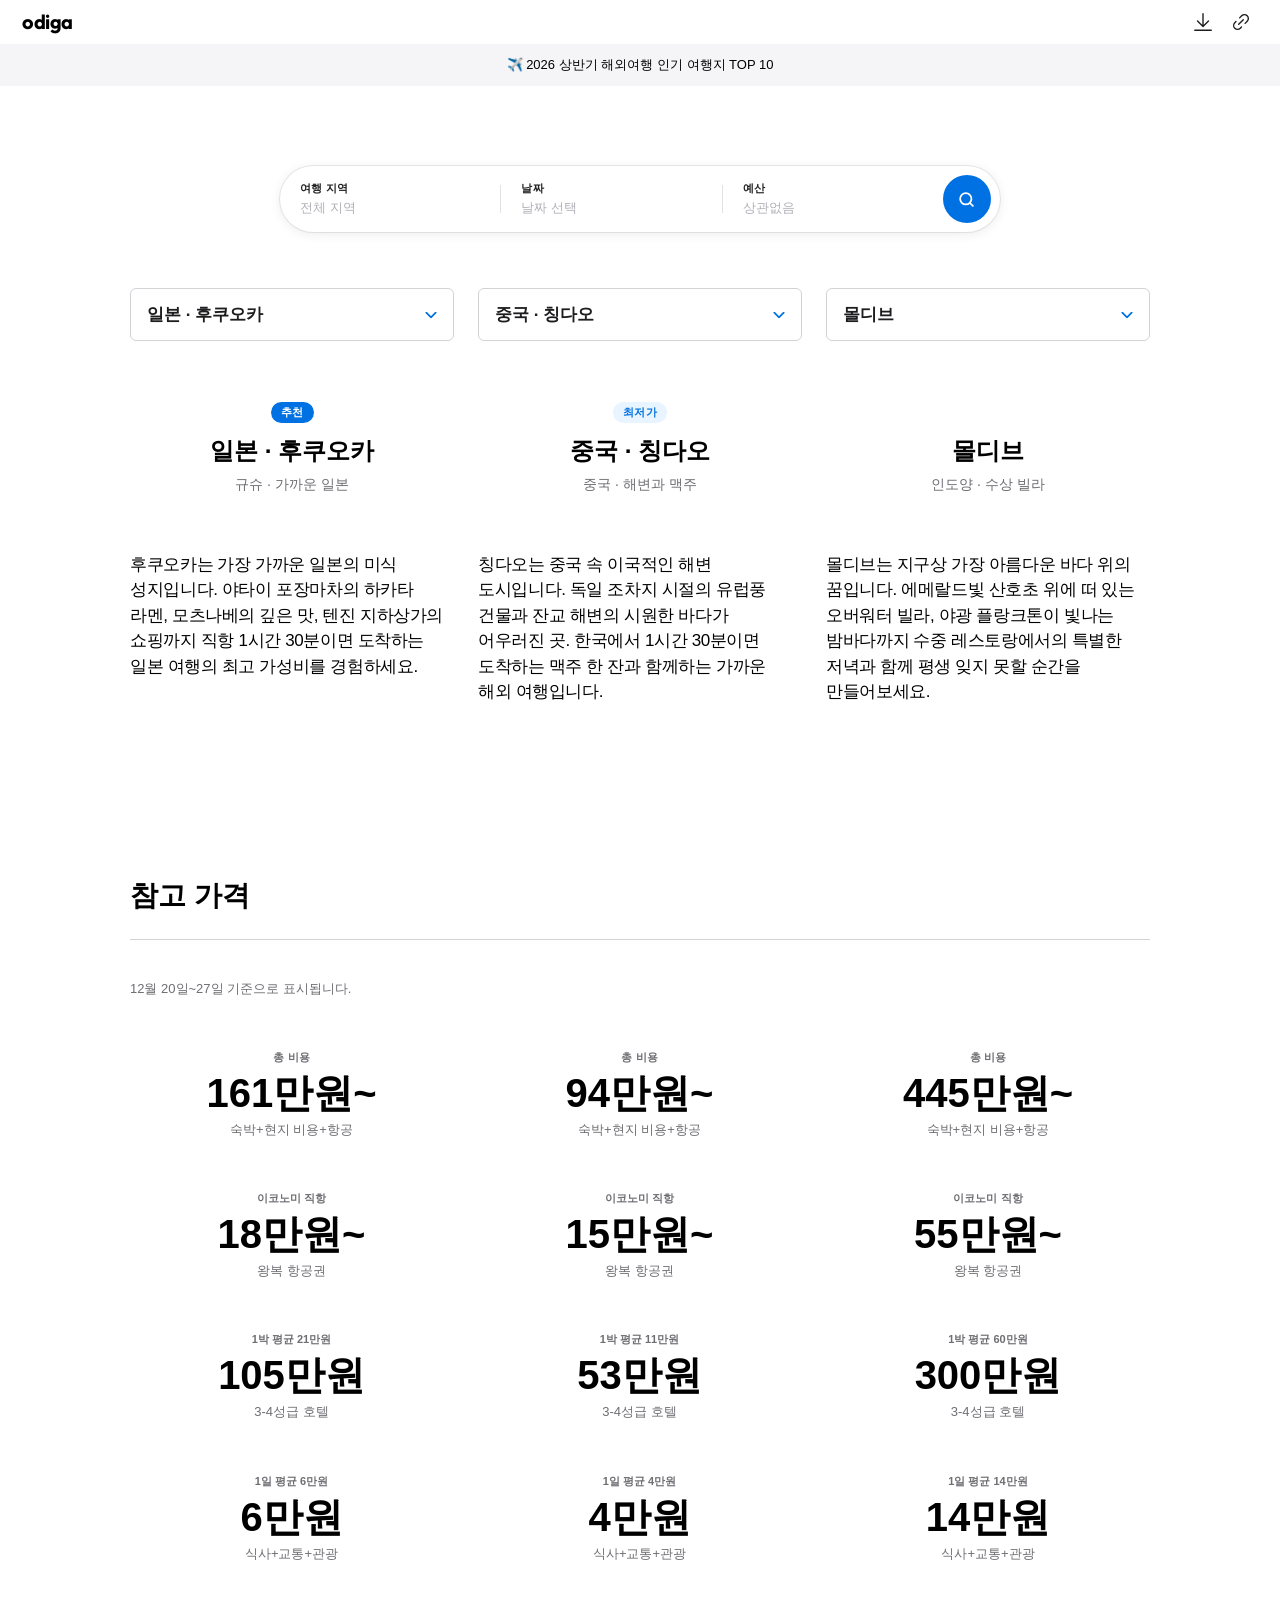
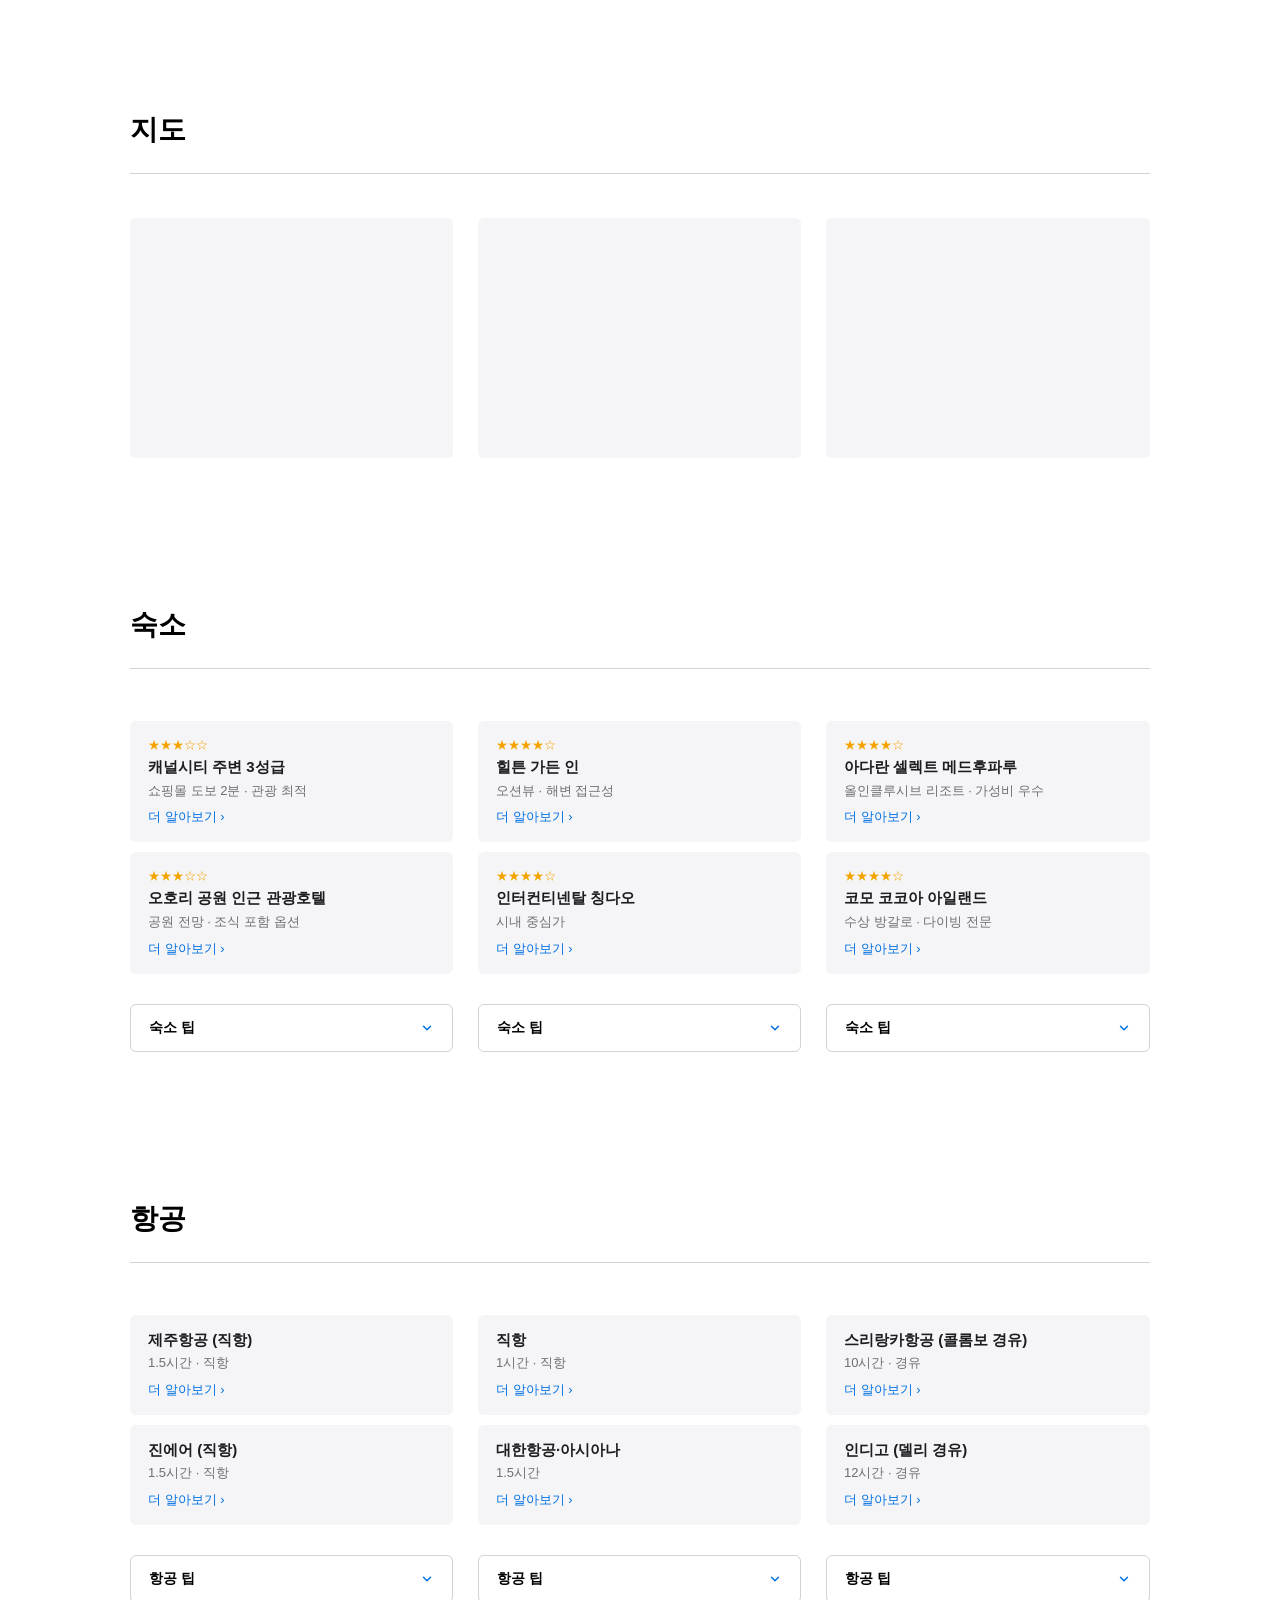
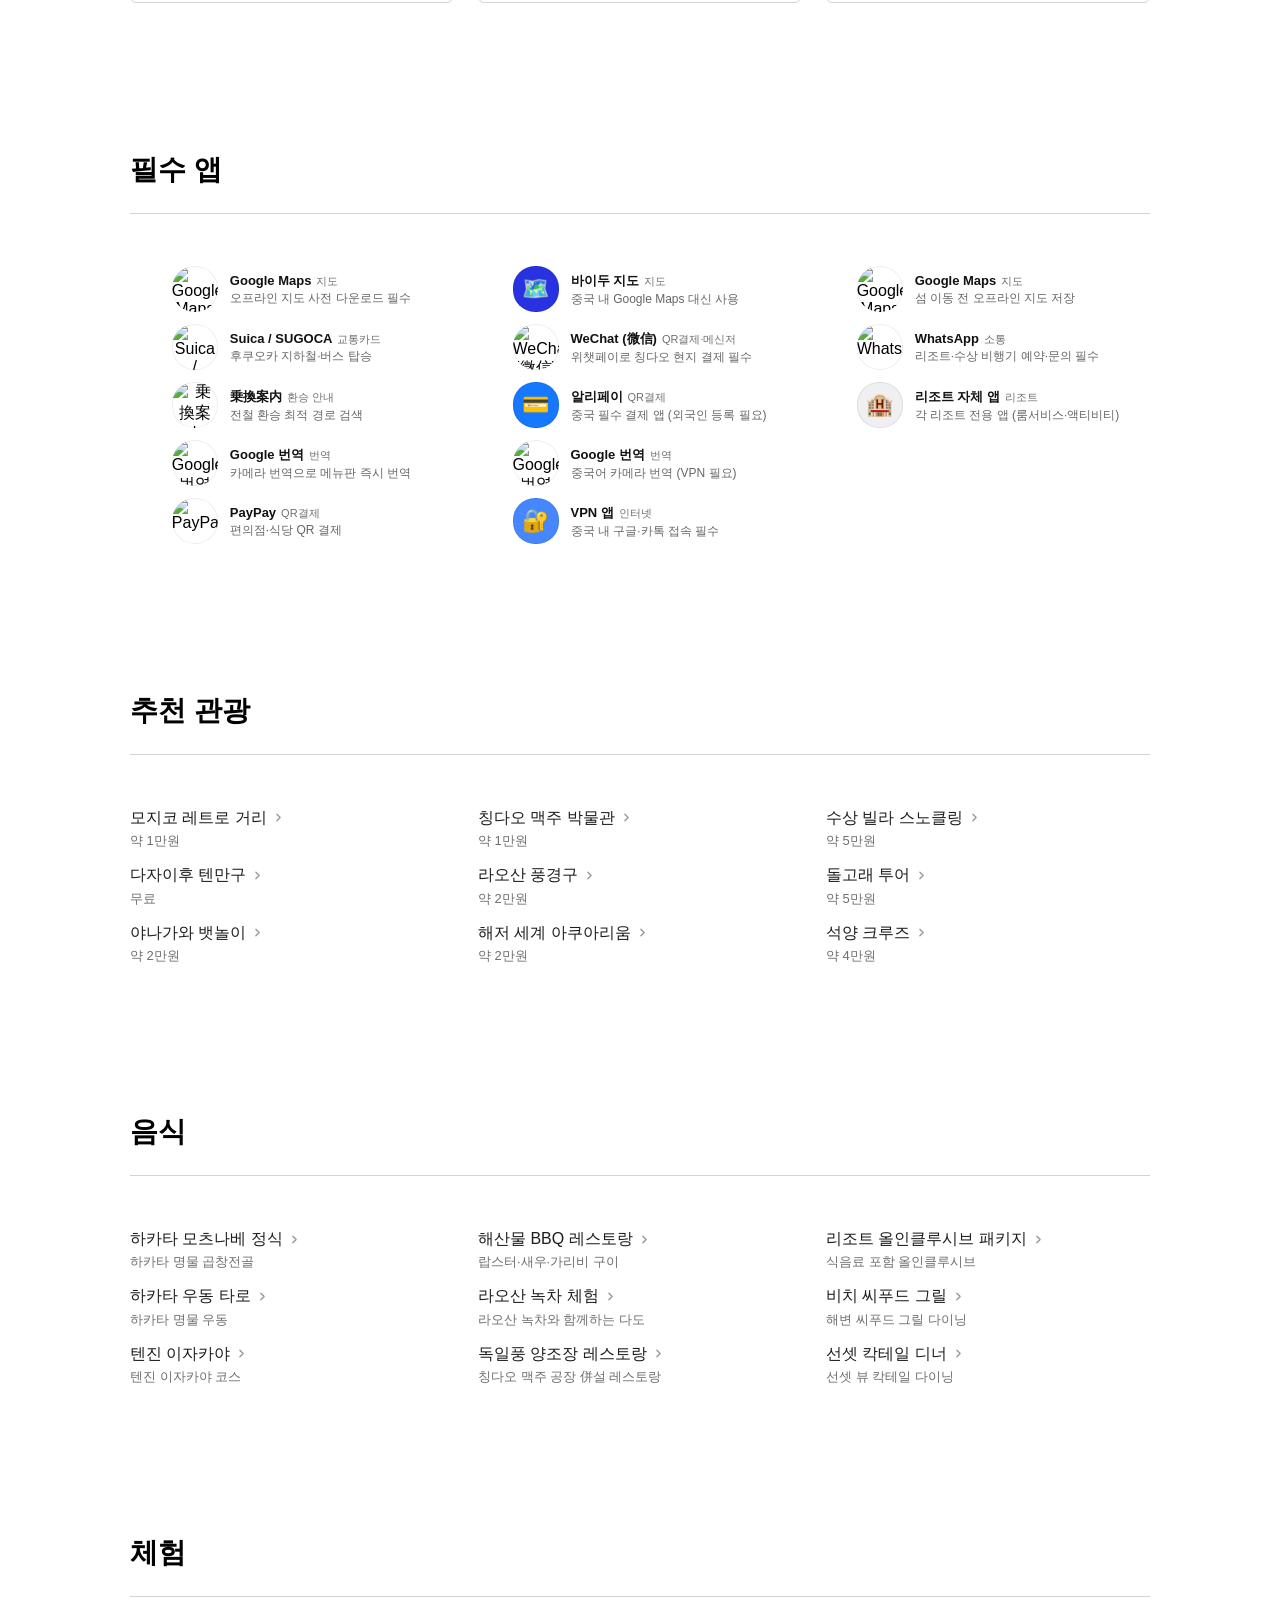
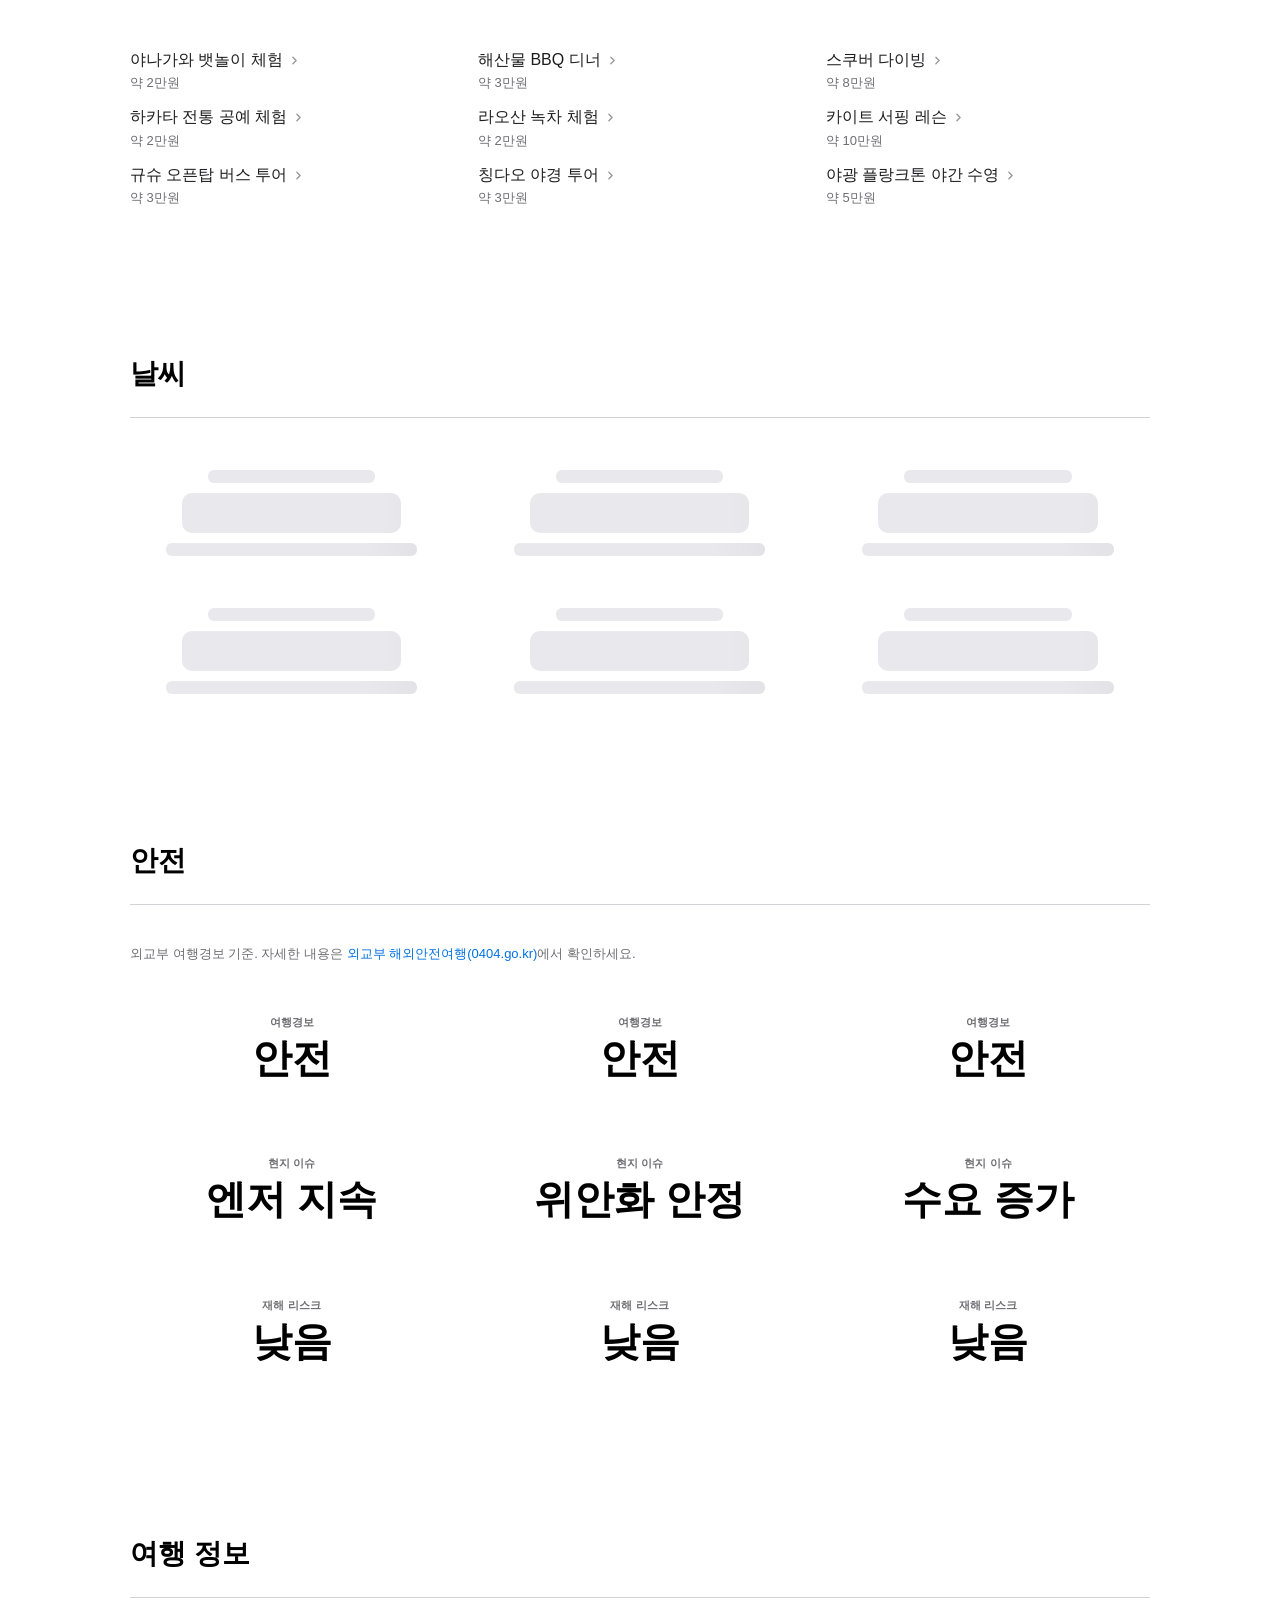
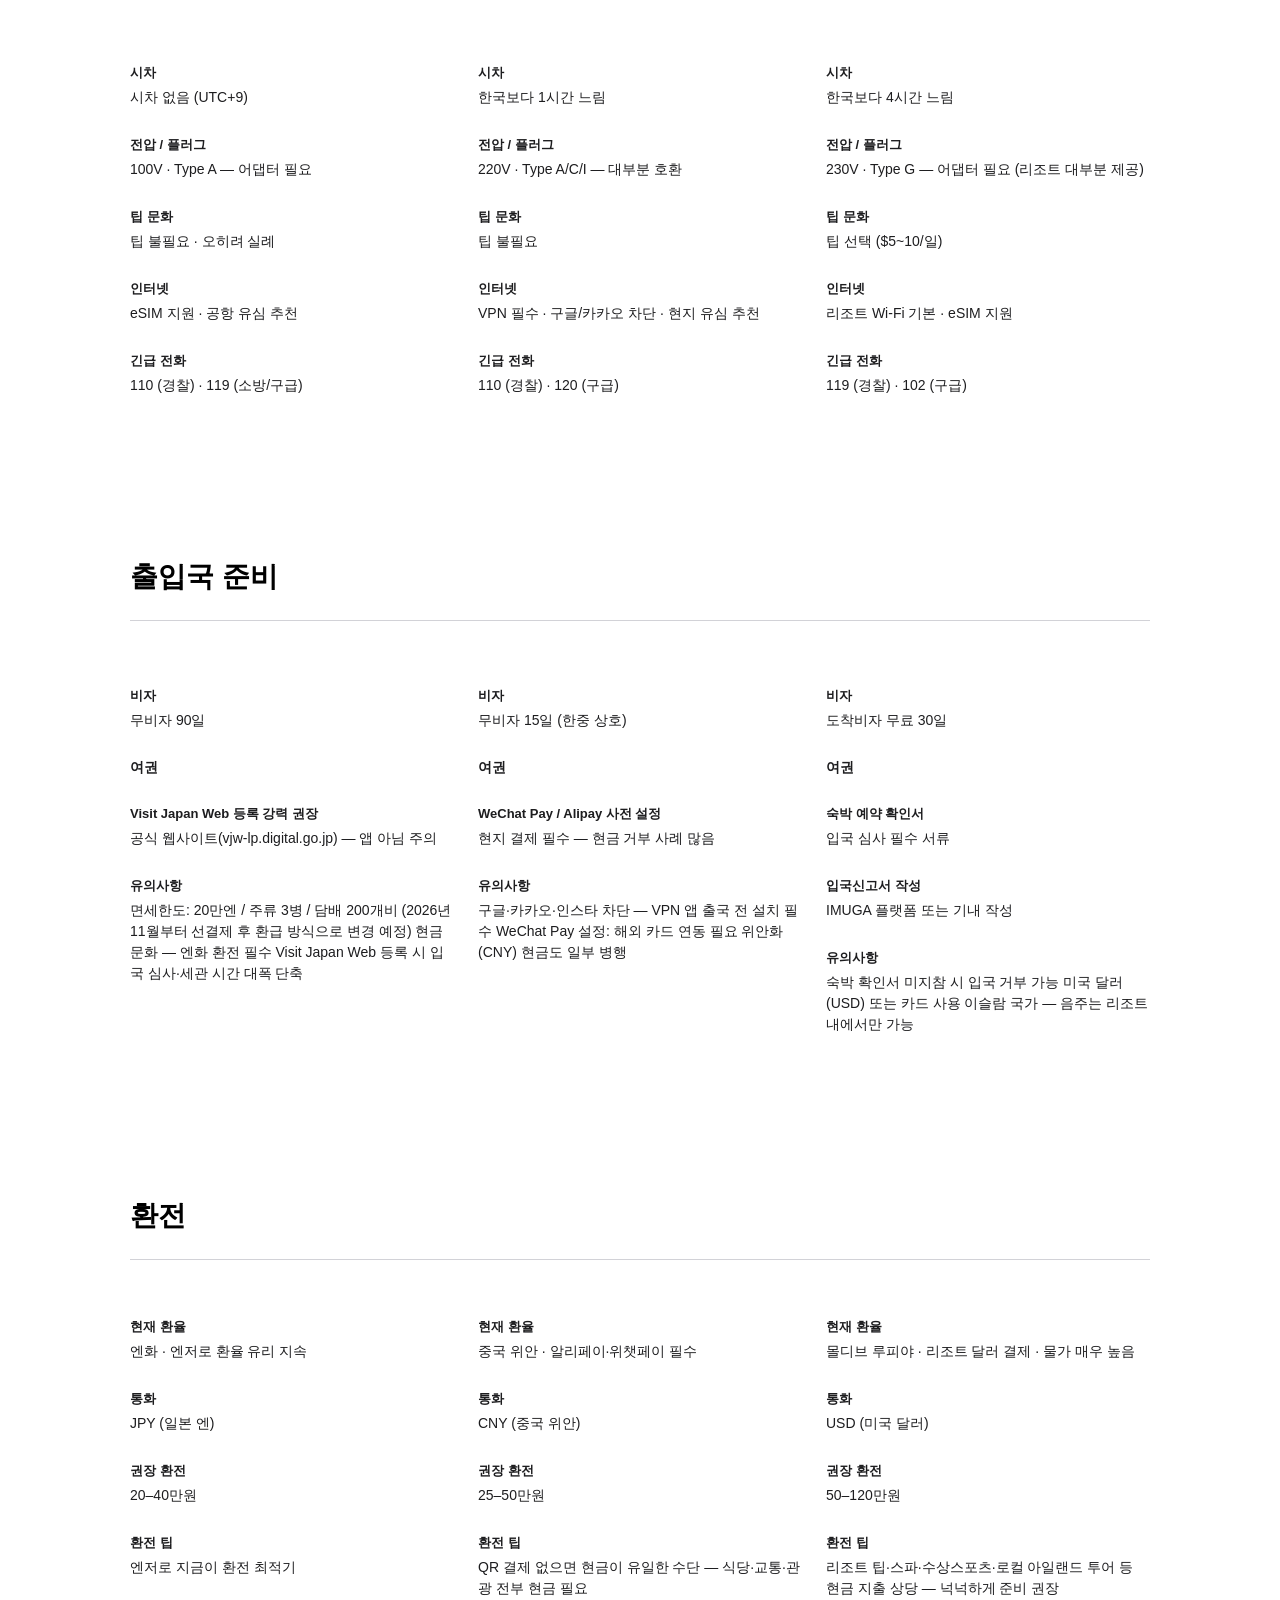
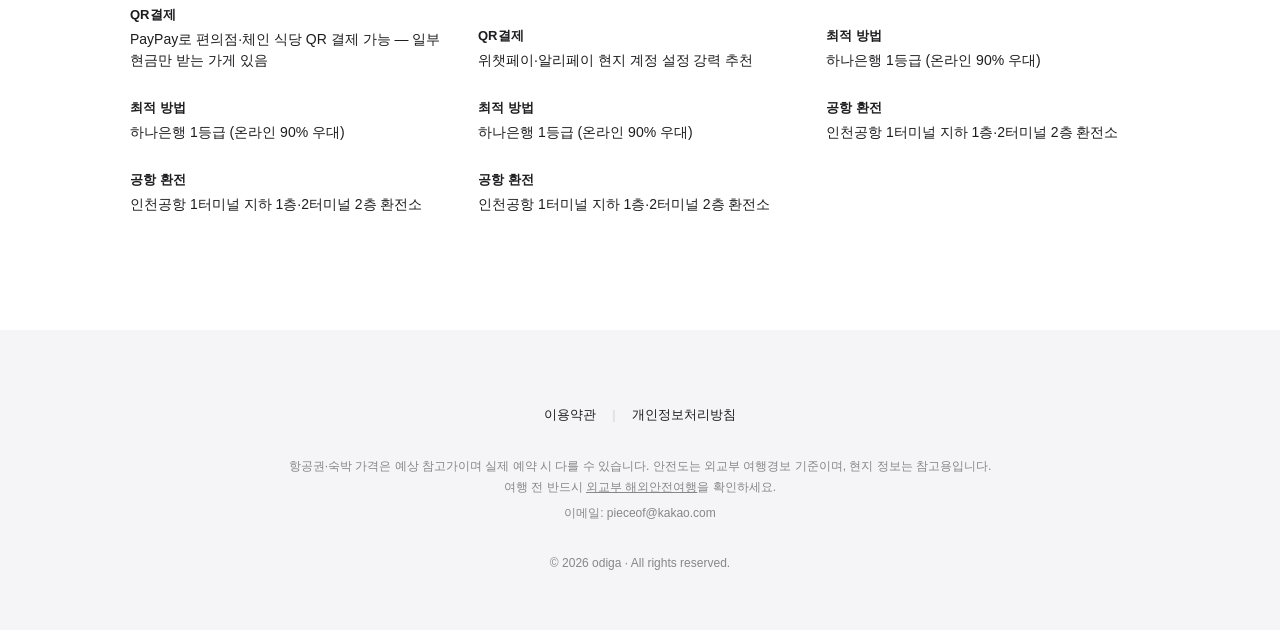
==== commit 4c302424: "Update index.html" ====
--- a/index.html
+++ b/index.html
@@ -13,11 +13,11 @@
   </script>
   <meta charset="UTF-8" />
   <meta name="viewport" content="width=device-width, initial-scale=1.0" />
-  <title>오디가(odiga) — 여행지 비교 | 어디가 더 좋을까? 어디가지 고민될 때</title>
+  <title>오디가(odiga) — 여행지 비교 | 어디가 더 좋을까? 어디갈까 어디가지 고민될 때</title>
 
   <!-- ── SEO & Open Graph ── -->
   <meta name="description" content="오디가(odiga)에서 오사카, 방콕, 타이베이 등 인기 여행지의 항공·숙박·현지 비용을 한눈에 비교하세요. 어디가 더 좋을까? 어디가지 고민될 때, 오디가 최저가 기준으로 정리해드립니다.">
-  <meta name="keywords" content="오디가, 어디가, odiga, 어디, 오디, 어디가지, 여행지 비교, 항공권 최저가, 해외여행, 오사카 여행, 방콕 여행, 타이베이 여행, 여행 예산, 여행 비용 비교">
+  <meta name="keywords" content="오디가, 어디가, odiga, 어디, 오디, 어디가지, 어디갈까, 여행지 비교, 항공권 최저가, 해외여행, 오사카 여행, 방콕 여행, 타이베이 여행, 여행 예산, 여행 비용 비교">
   <meta name="author" content="오디가 odiga">
   <meta name="naver-site-verification" content="34adfd6ae94ea97ff2d3a68078b83befe3e01915" />
 
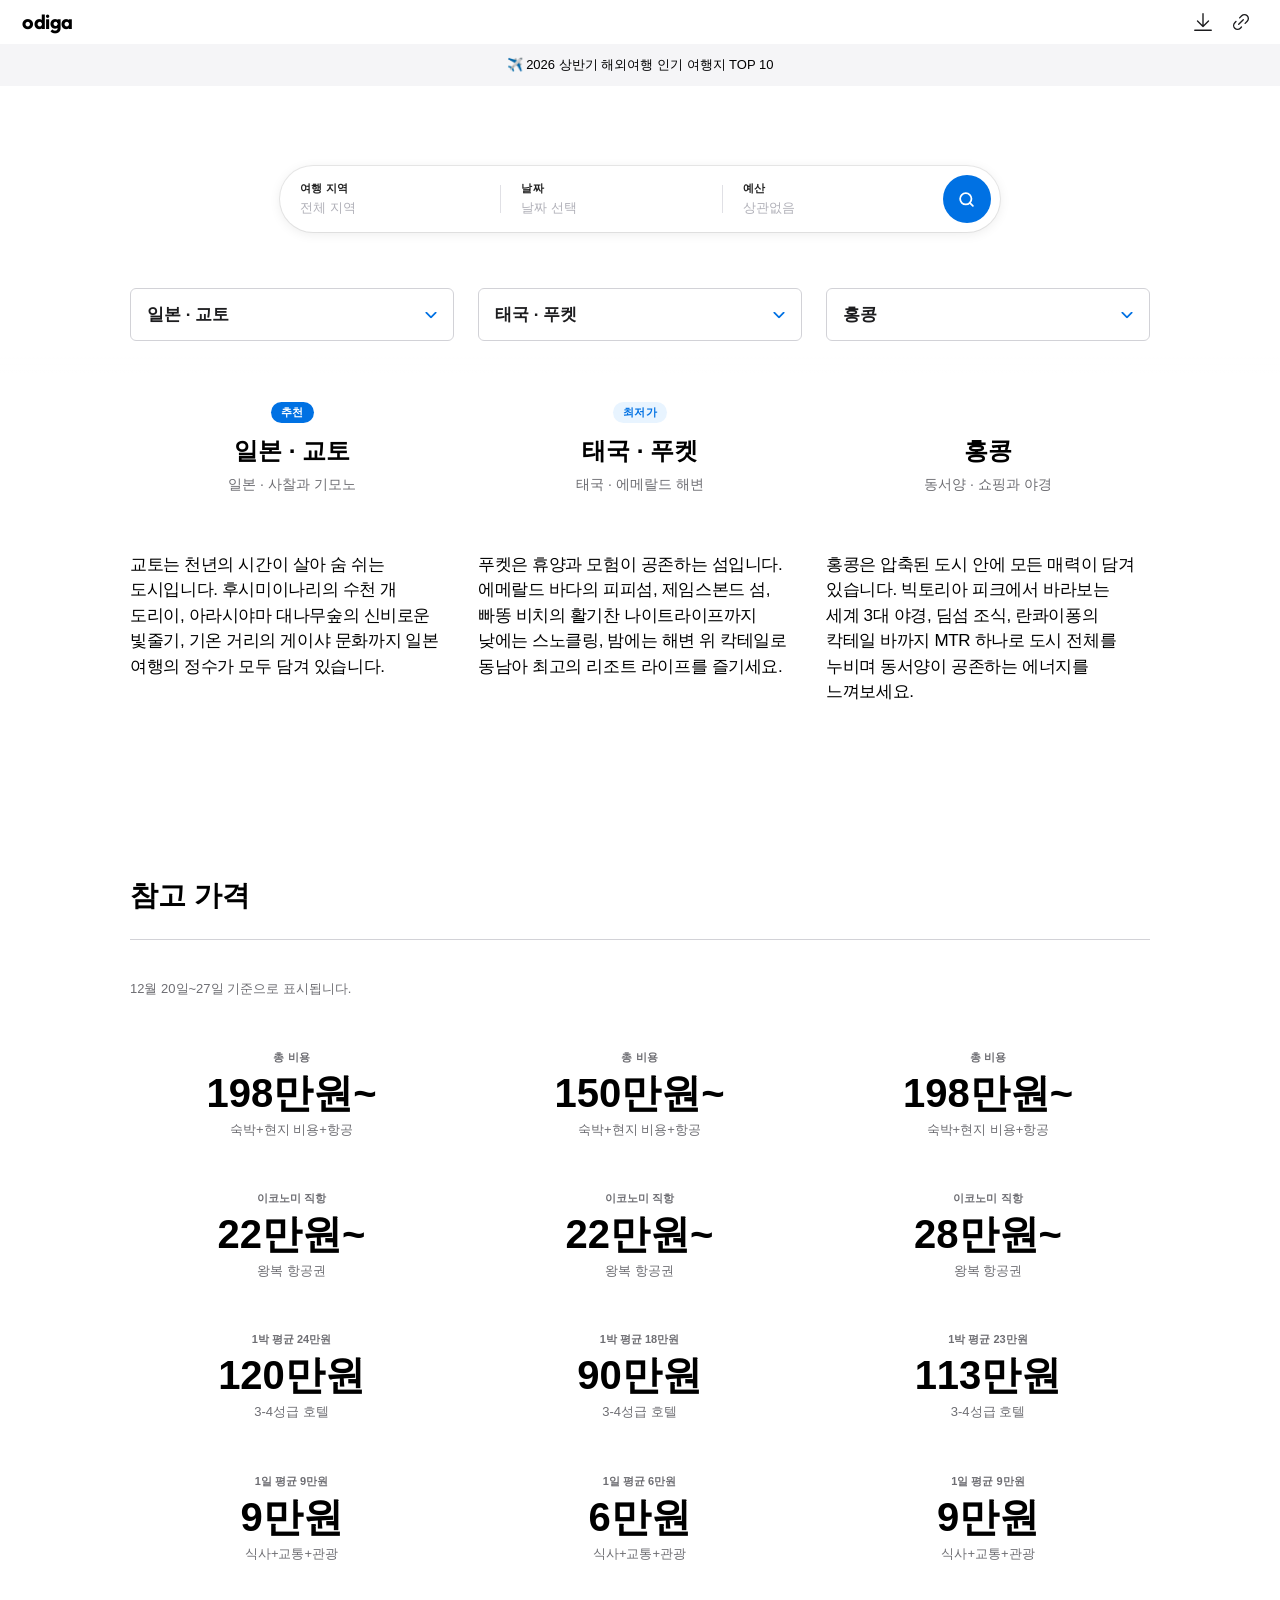
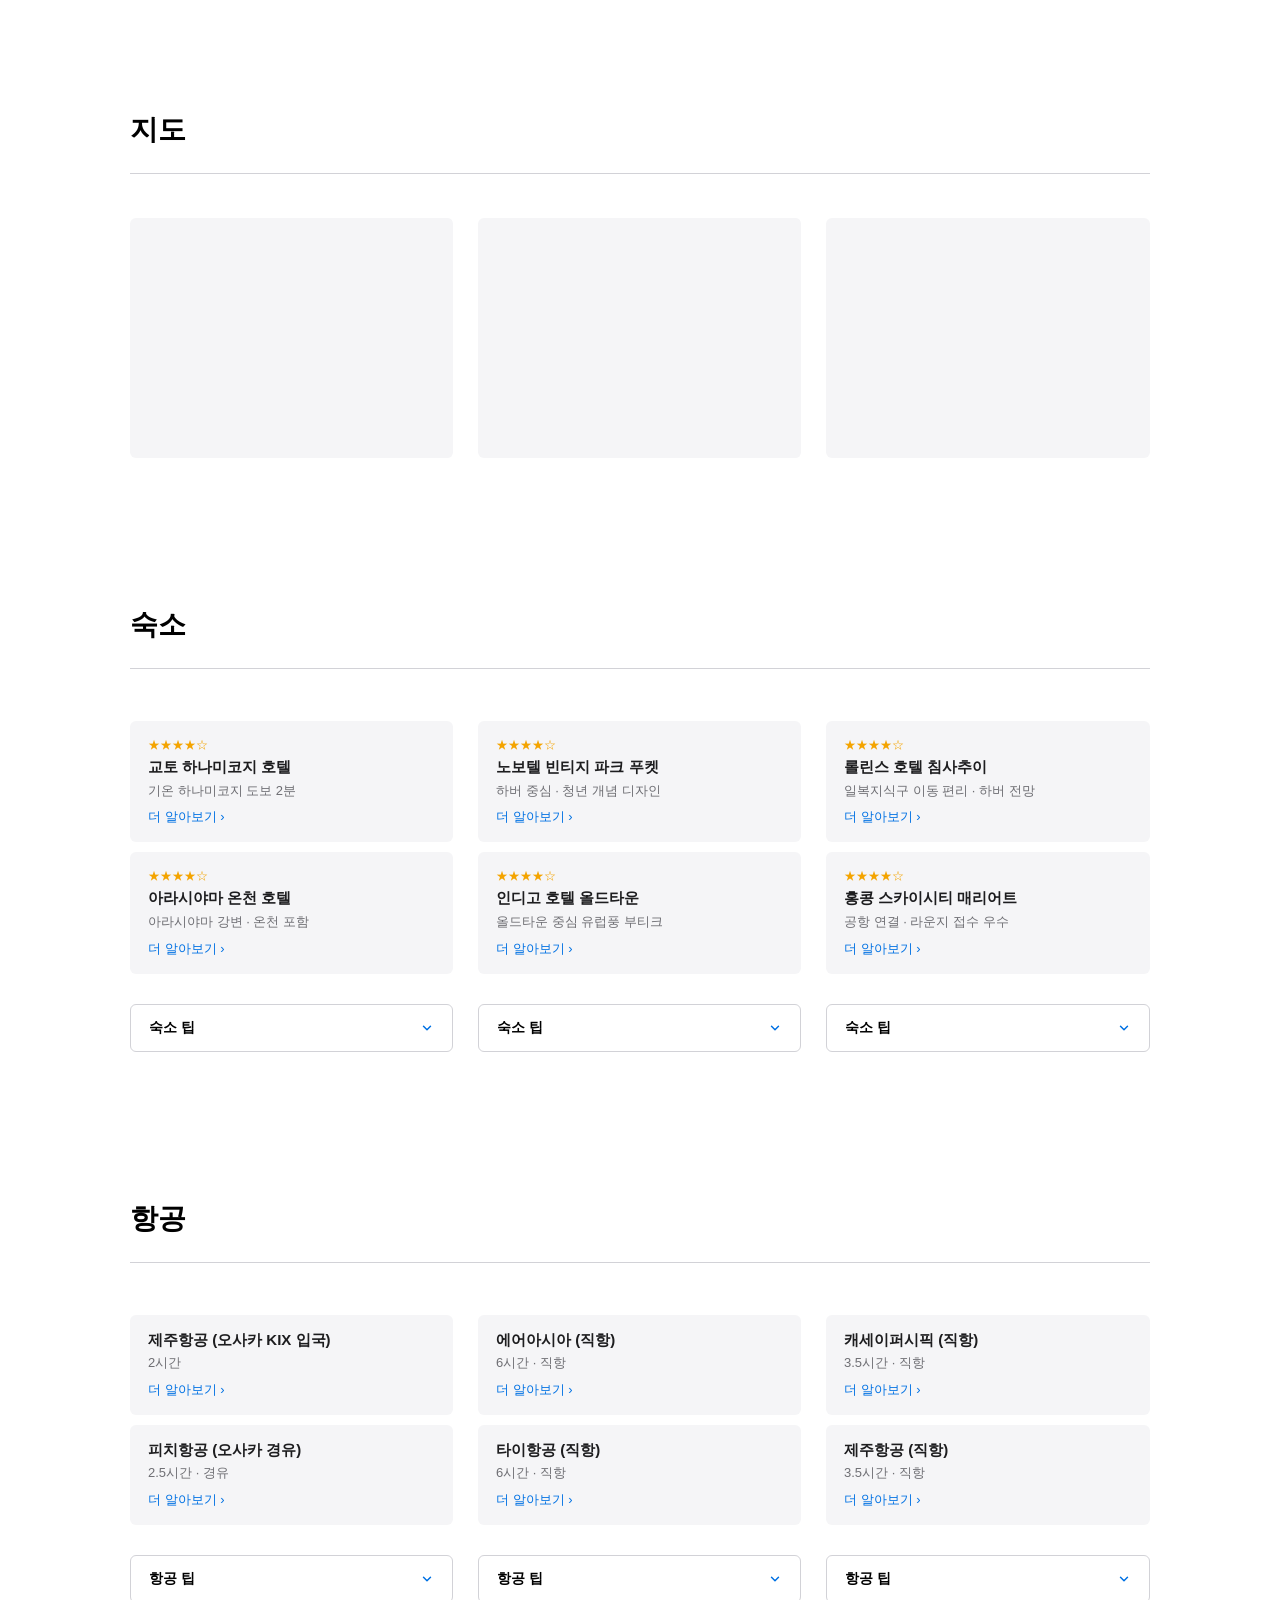
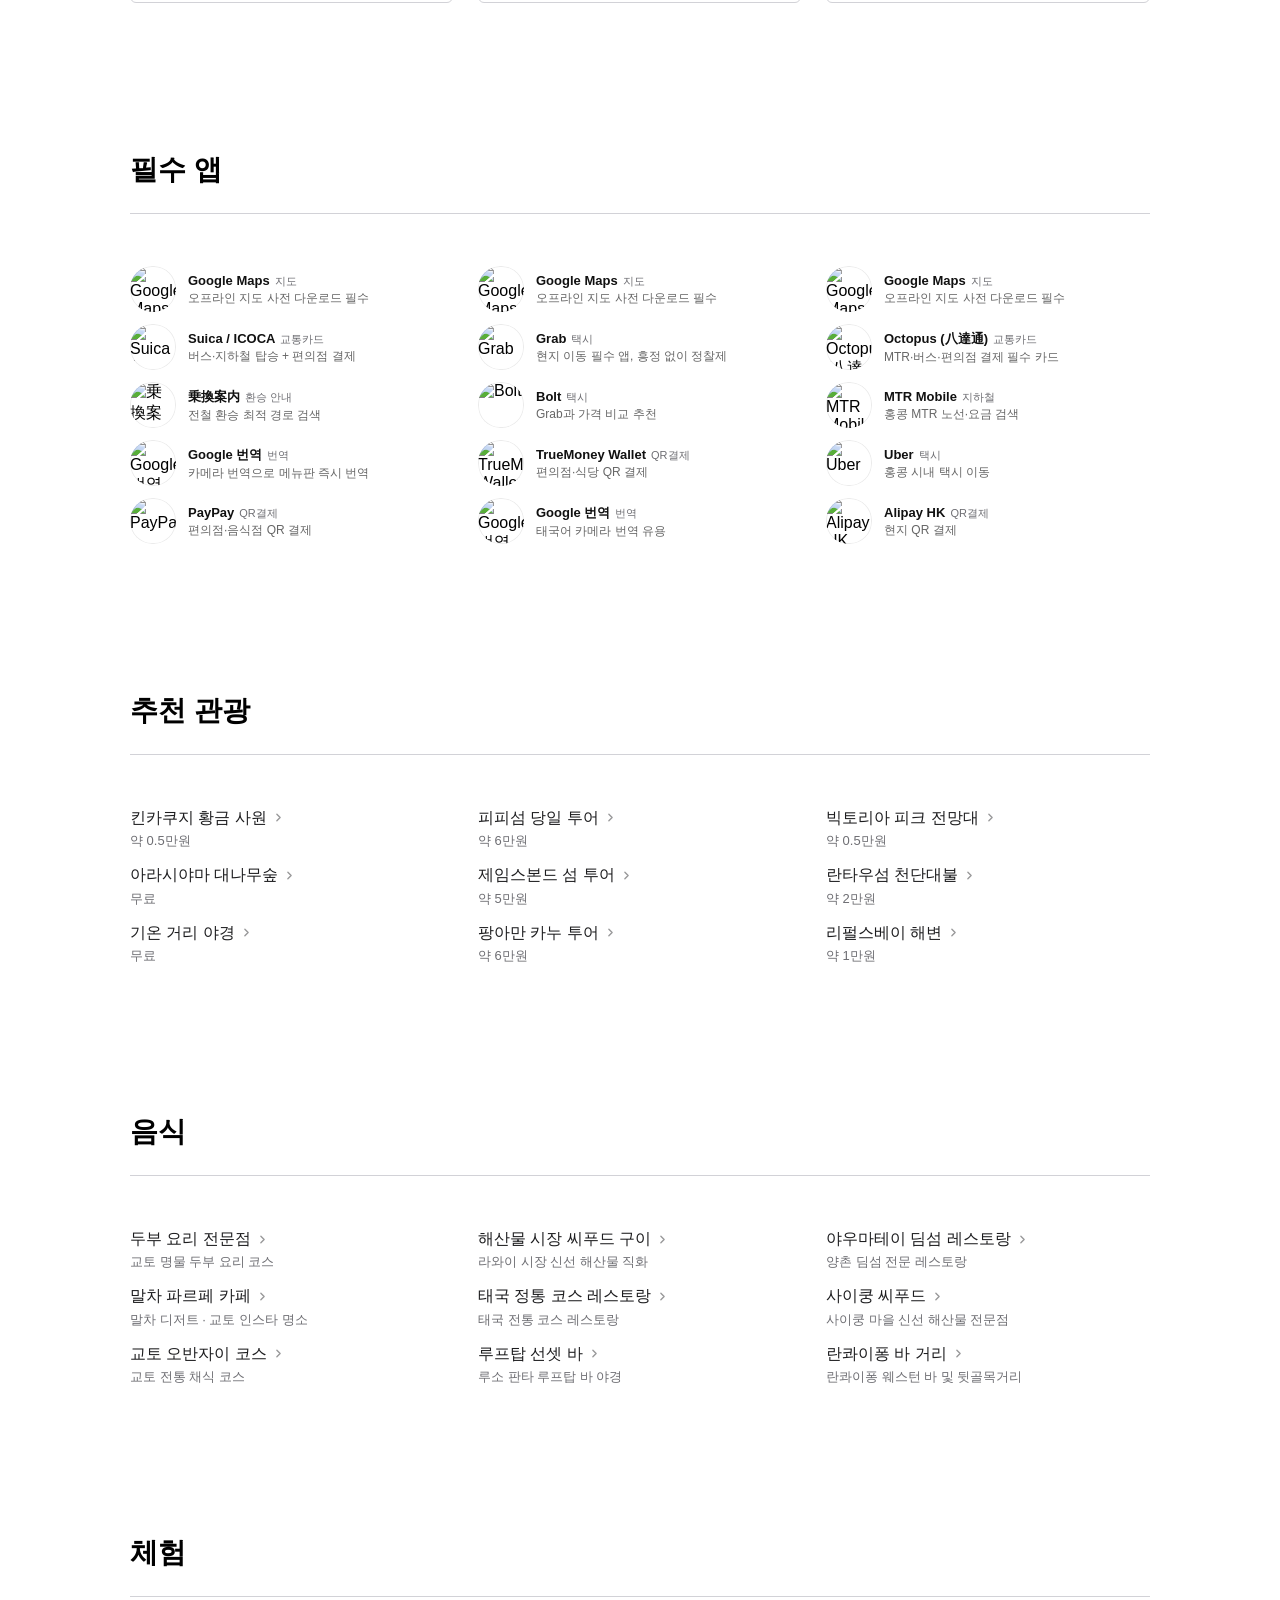
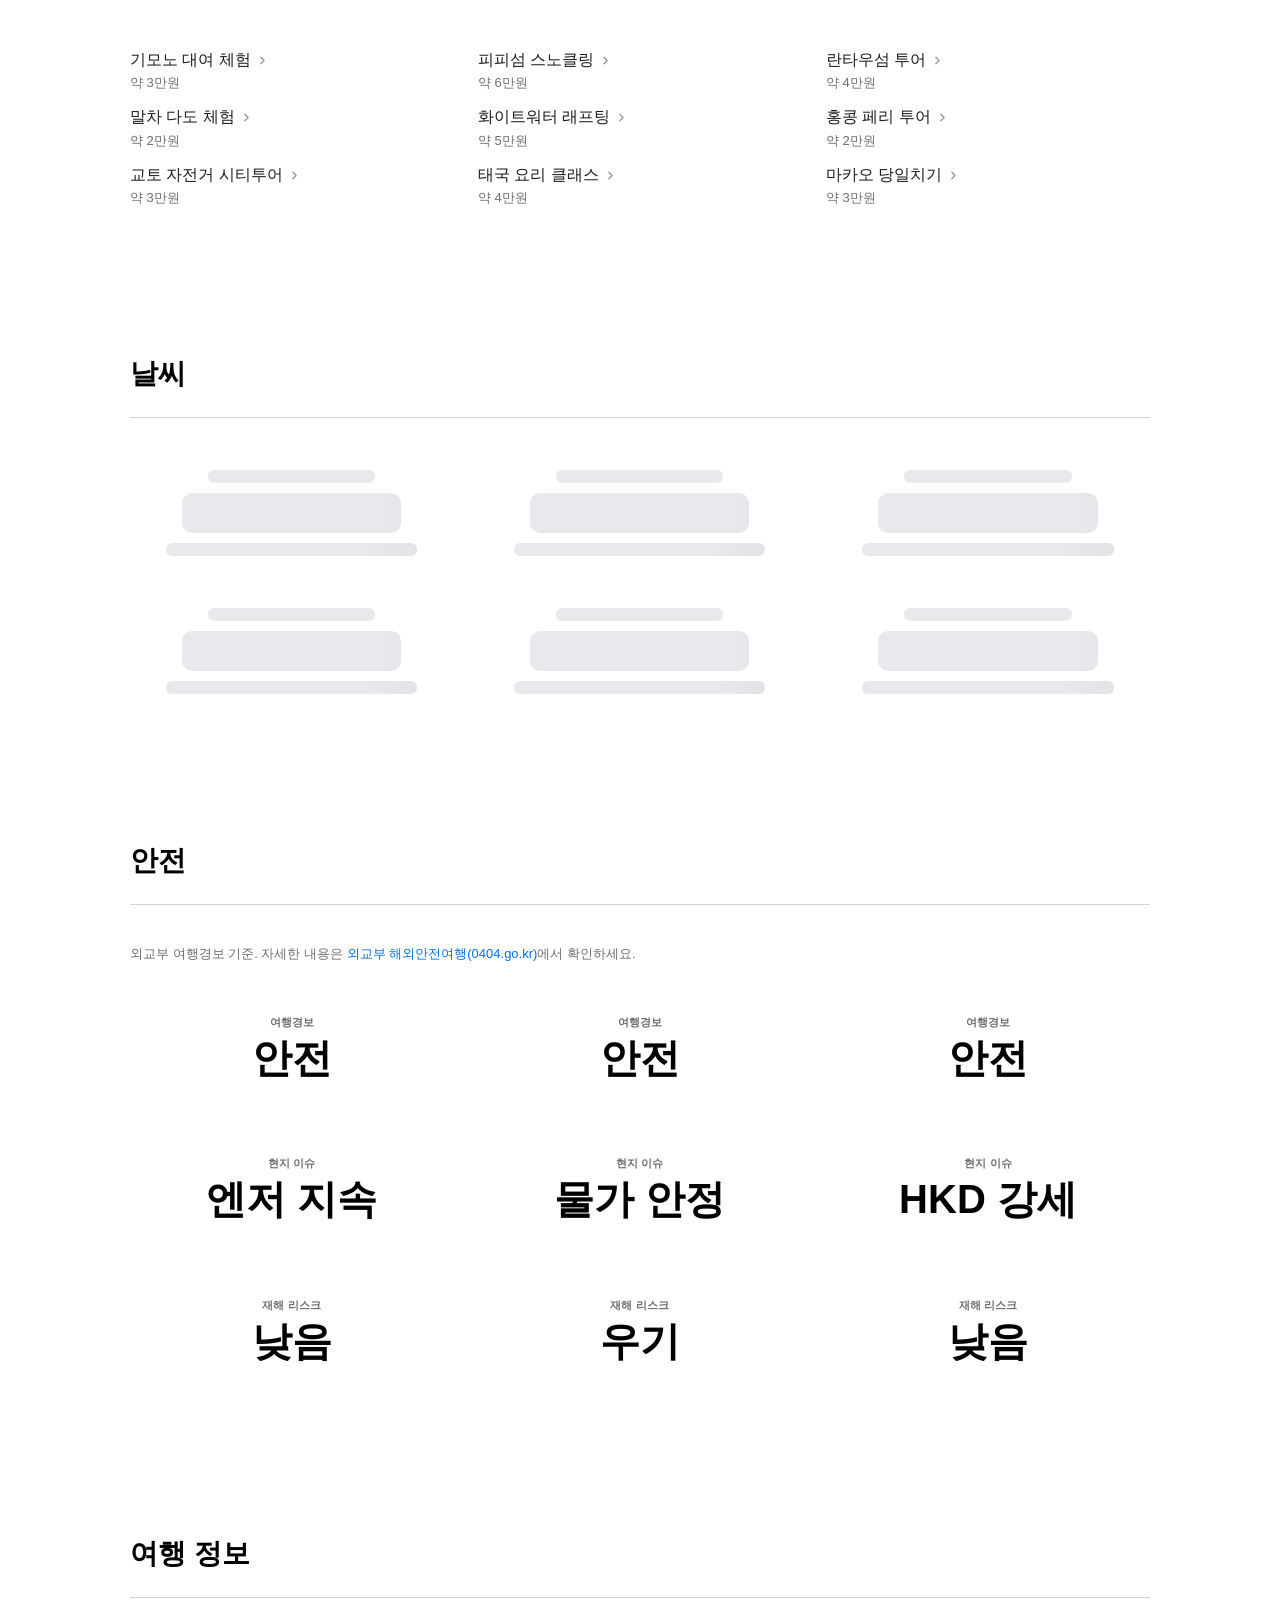
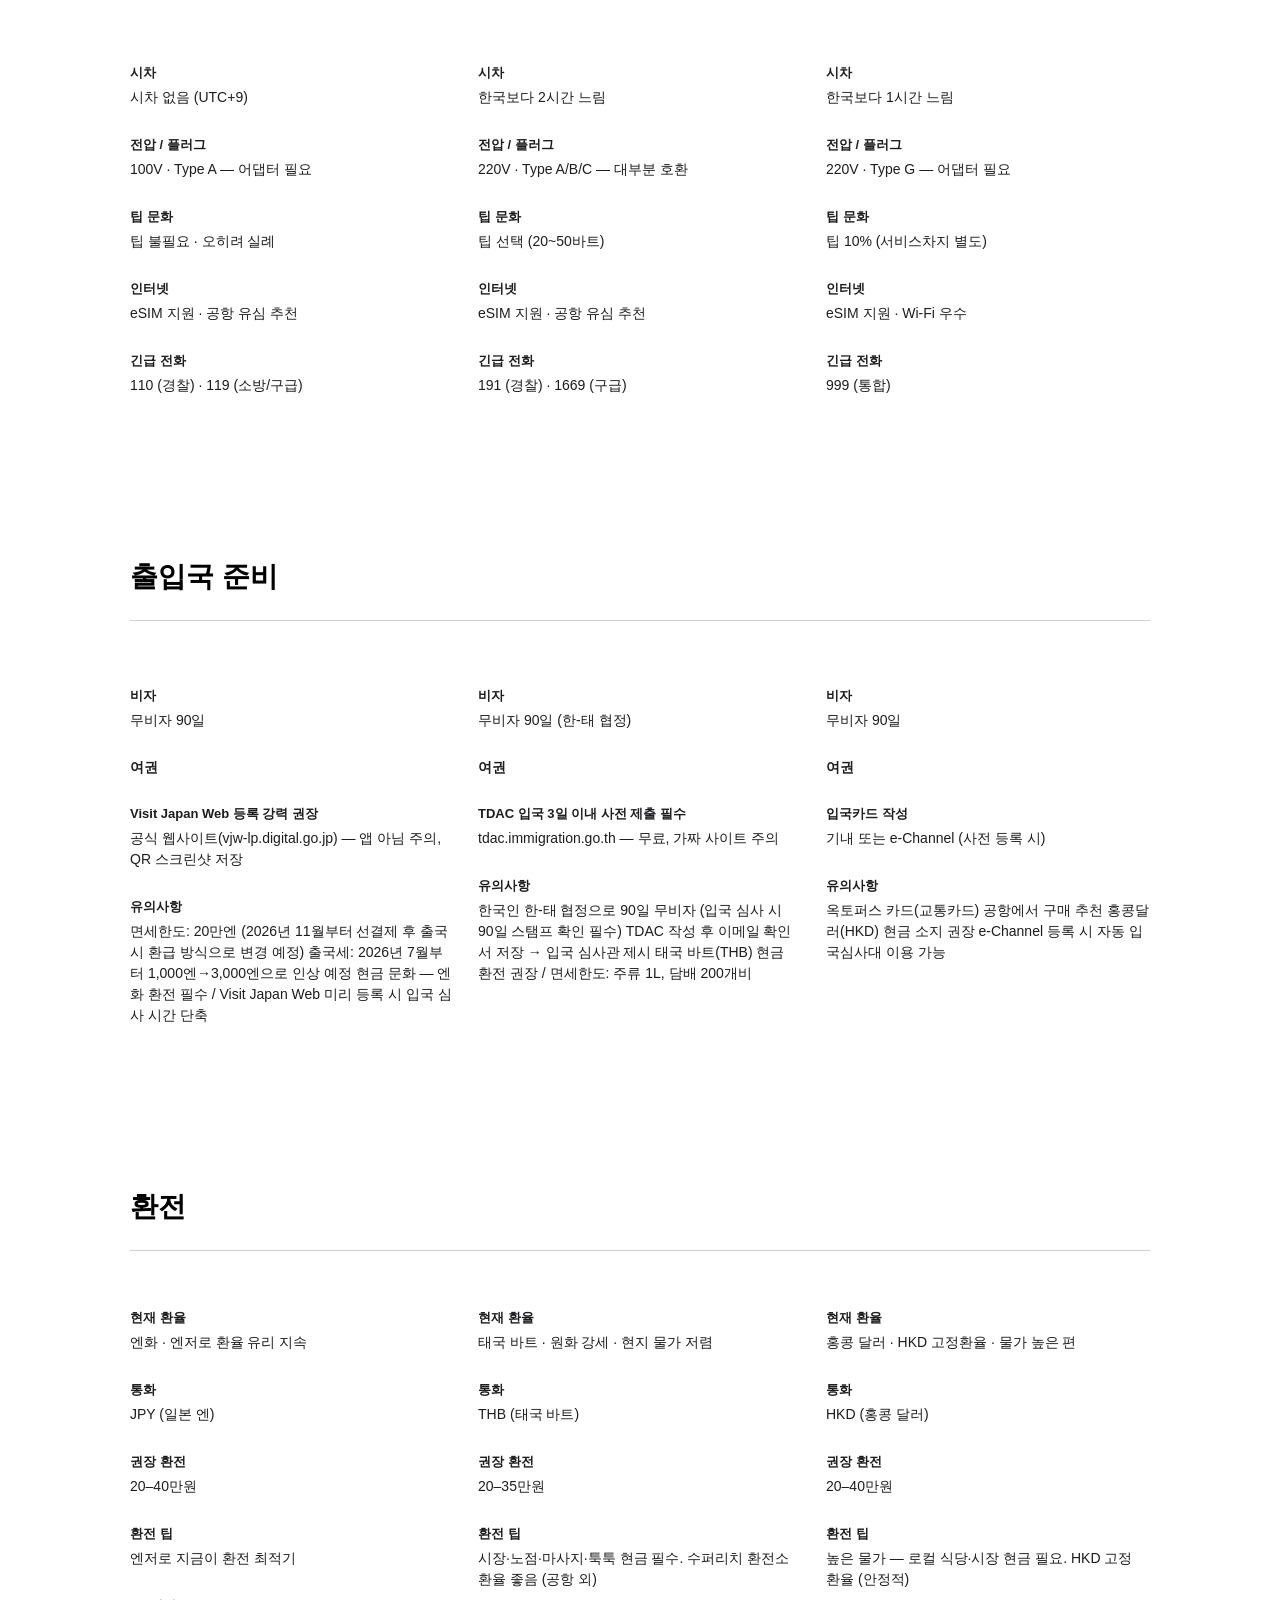
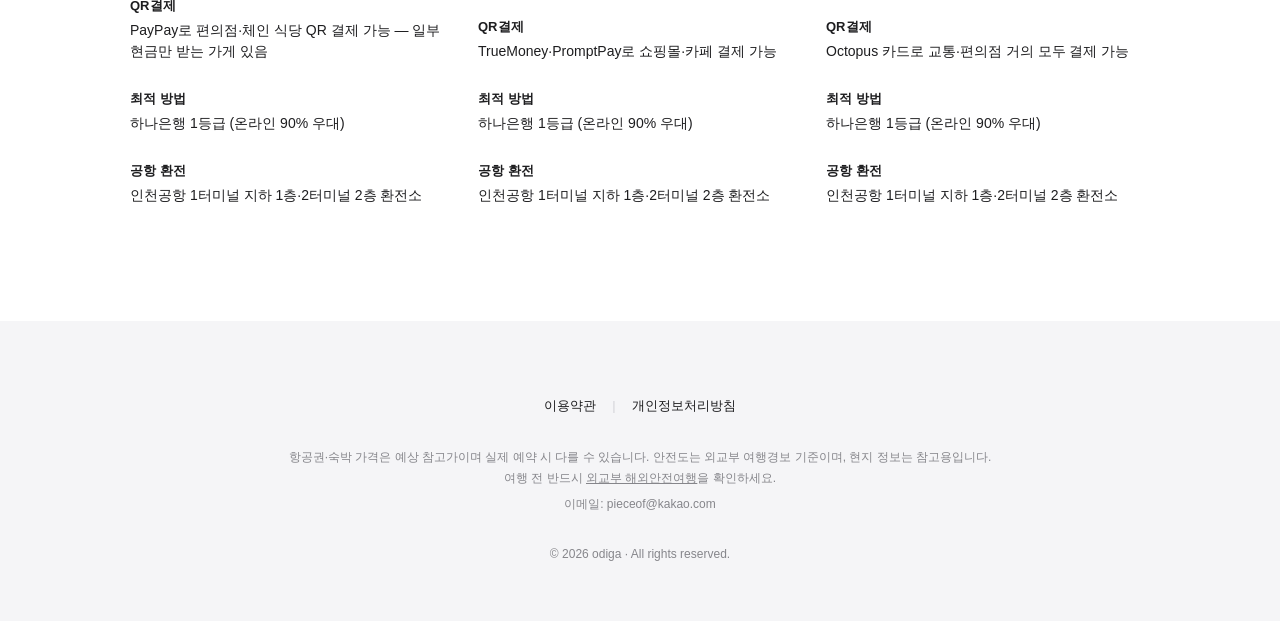
==== commit 06440333: "feat: 여행지 4개 추가 (파타야·마닐라·하롱베이·히로시마) + 날씨 캐싱 & 스켈레톤 개선 - data.js: pattaya(BKK), manila(MNL), halong(H" ====
--- a/index.html
+++ b/index.html
@@ -1124,17 +1124,20 @@
 
       <!-- 현지 하루 -->
       <div class="data-row" style="margin-top: 44px;">
-        <div class="dc" id="daily-0">
+        <div class="dc sk" id="daily-0">
+          <div class="sk-kicker"></div><div class="sk-main"></div><div class="sk-sub"></div>
           <div class="kicker">유럽 최저 수준</div>
           <div class="v-xl main">9만원</div>
           <div class="v-sm sub">하루 지출 (식사+교통+관광)</div>
         </div>
-        <div class="dc" id="daily-1">
+        <div class="dc sk" id="daily-1">
+          <div class="sk-kicker"></div><div class="sk-main"></div><div class="sk-sub"></div>
           <div class="kicker">동남아 최강 가성비</div>
           <div class="v-xl main">3.5만원</div>
           <div class="v-sm sub">하루 지출 (식사+교통+관광)</div>
         </div>
-        <div class="dc" id="daily-2">
+        <div class="dc sk" id="daily-2">
+          <div class="sk-kicker"></div><div class="sk-main"></div><div class="sk-sub"></div>
           <div class="kicker">국내 물가 기준</div>
           <div class="v-xl main">8만원</div>
           <div class="v-sm sub">하루 지출 (식사+교통+관광)</div>
@@ -1190,9 +1193,9 @@
         </div>
       </div>
       <div class="data-row" style="margin-top: 44px;">
-        <div class="dc" id="apps-0"></div>
-        <div class="dc" id="apps-1"></div>
-        <div class="dc" id="apps-2"></div>
+        <div class="dc" id="apps-0" style="align-items:flex-start;text-align:left;"></div>
+        <div class="dc" id="apps-1" style="align-items:flex-start;text-align:left;"></div>
+        <div class="dc" id="apps-2" style="align-items:flex-start;text-align:left;"></div>
       </div>
 
       <!-- ═══ SECTION: 추천 관광 ═══ -->
